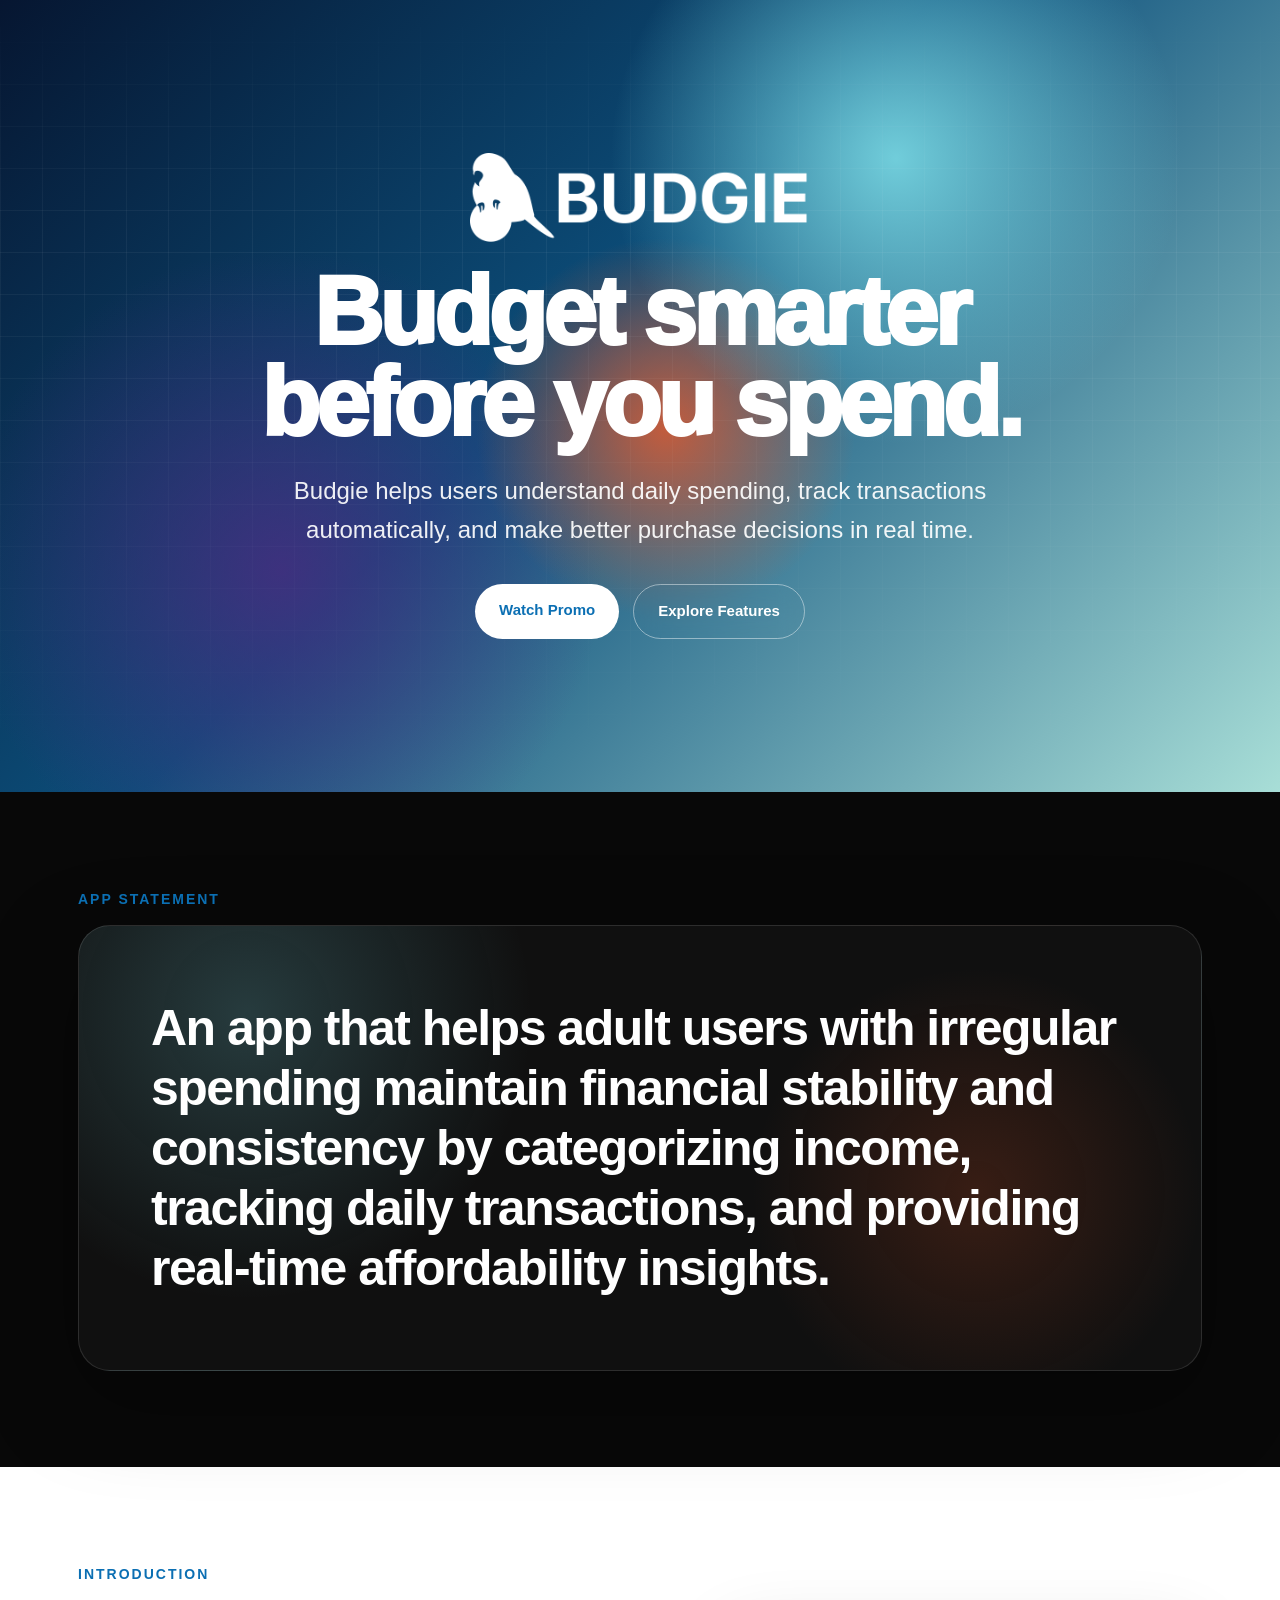
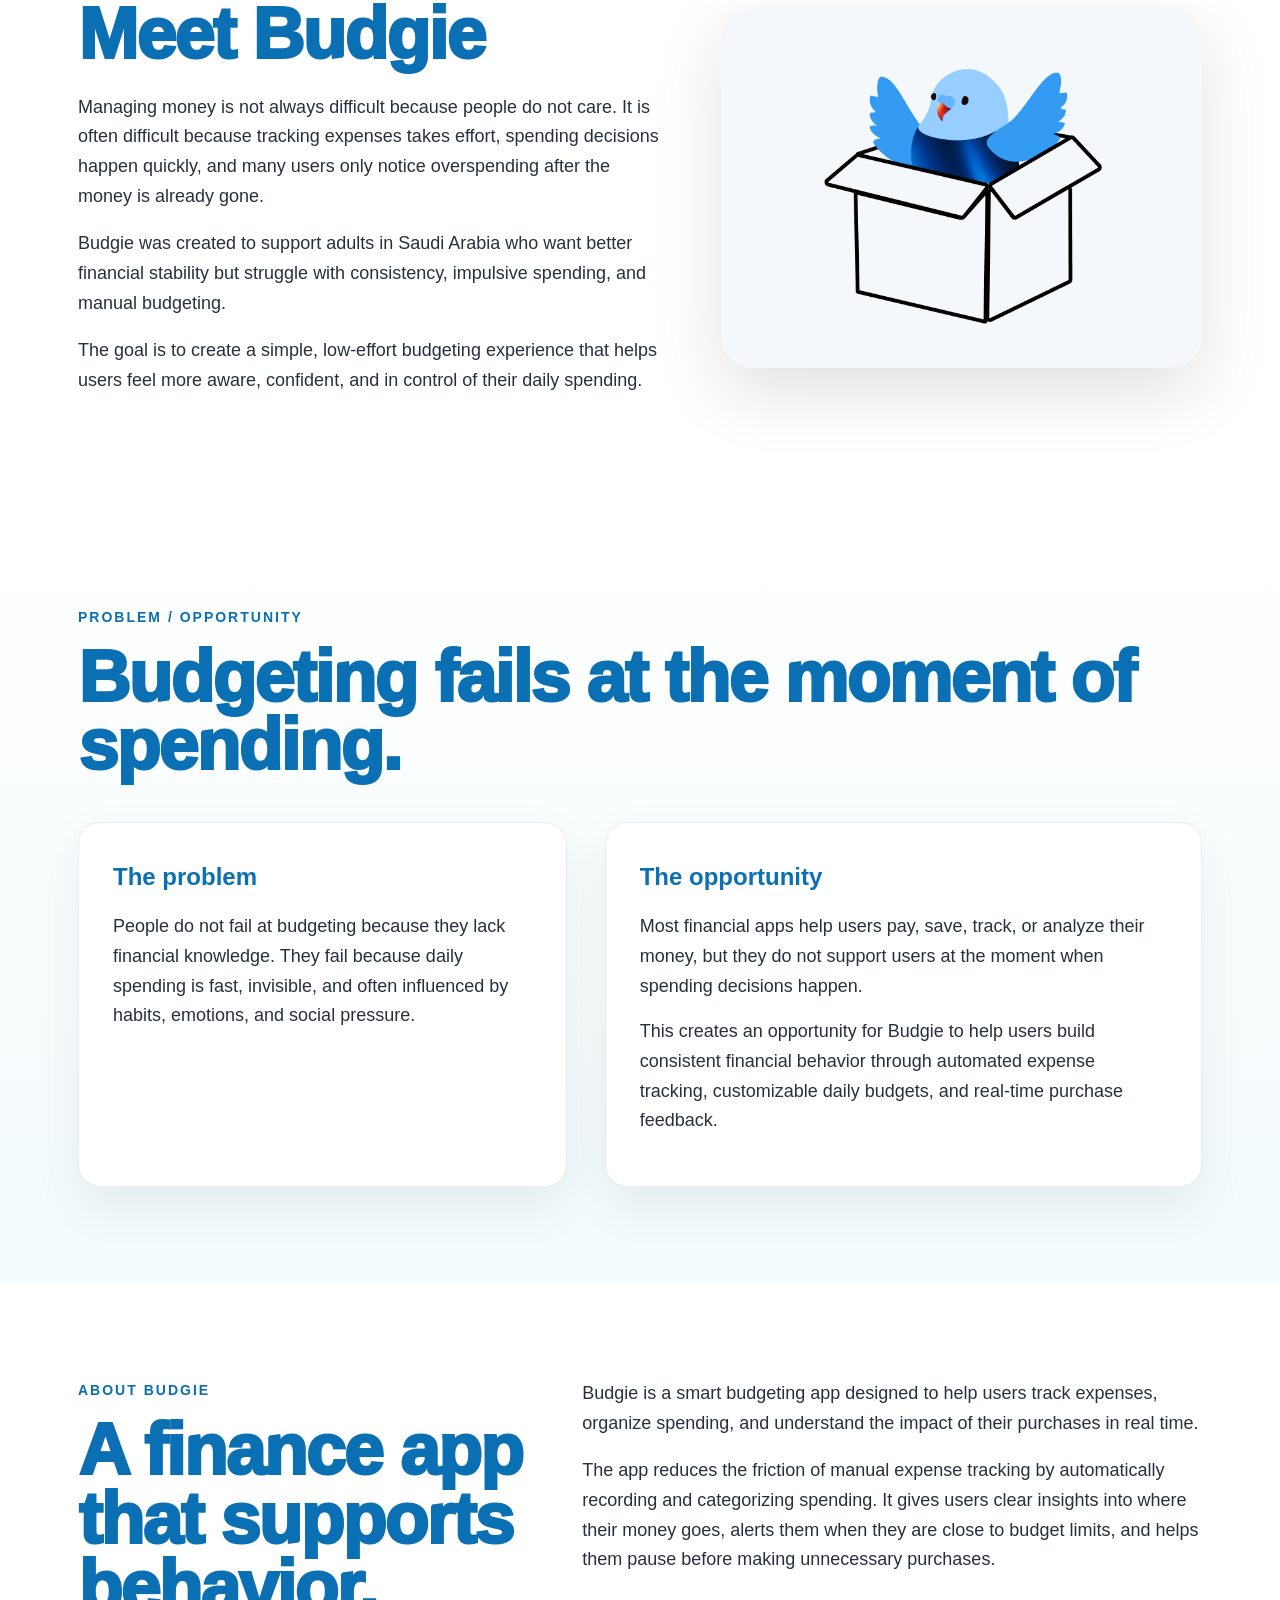
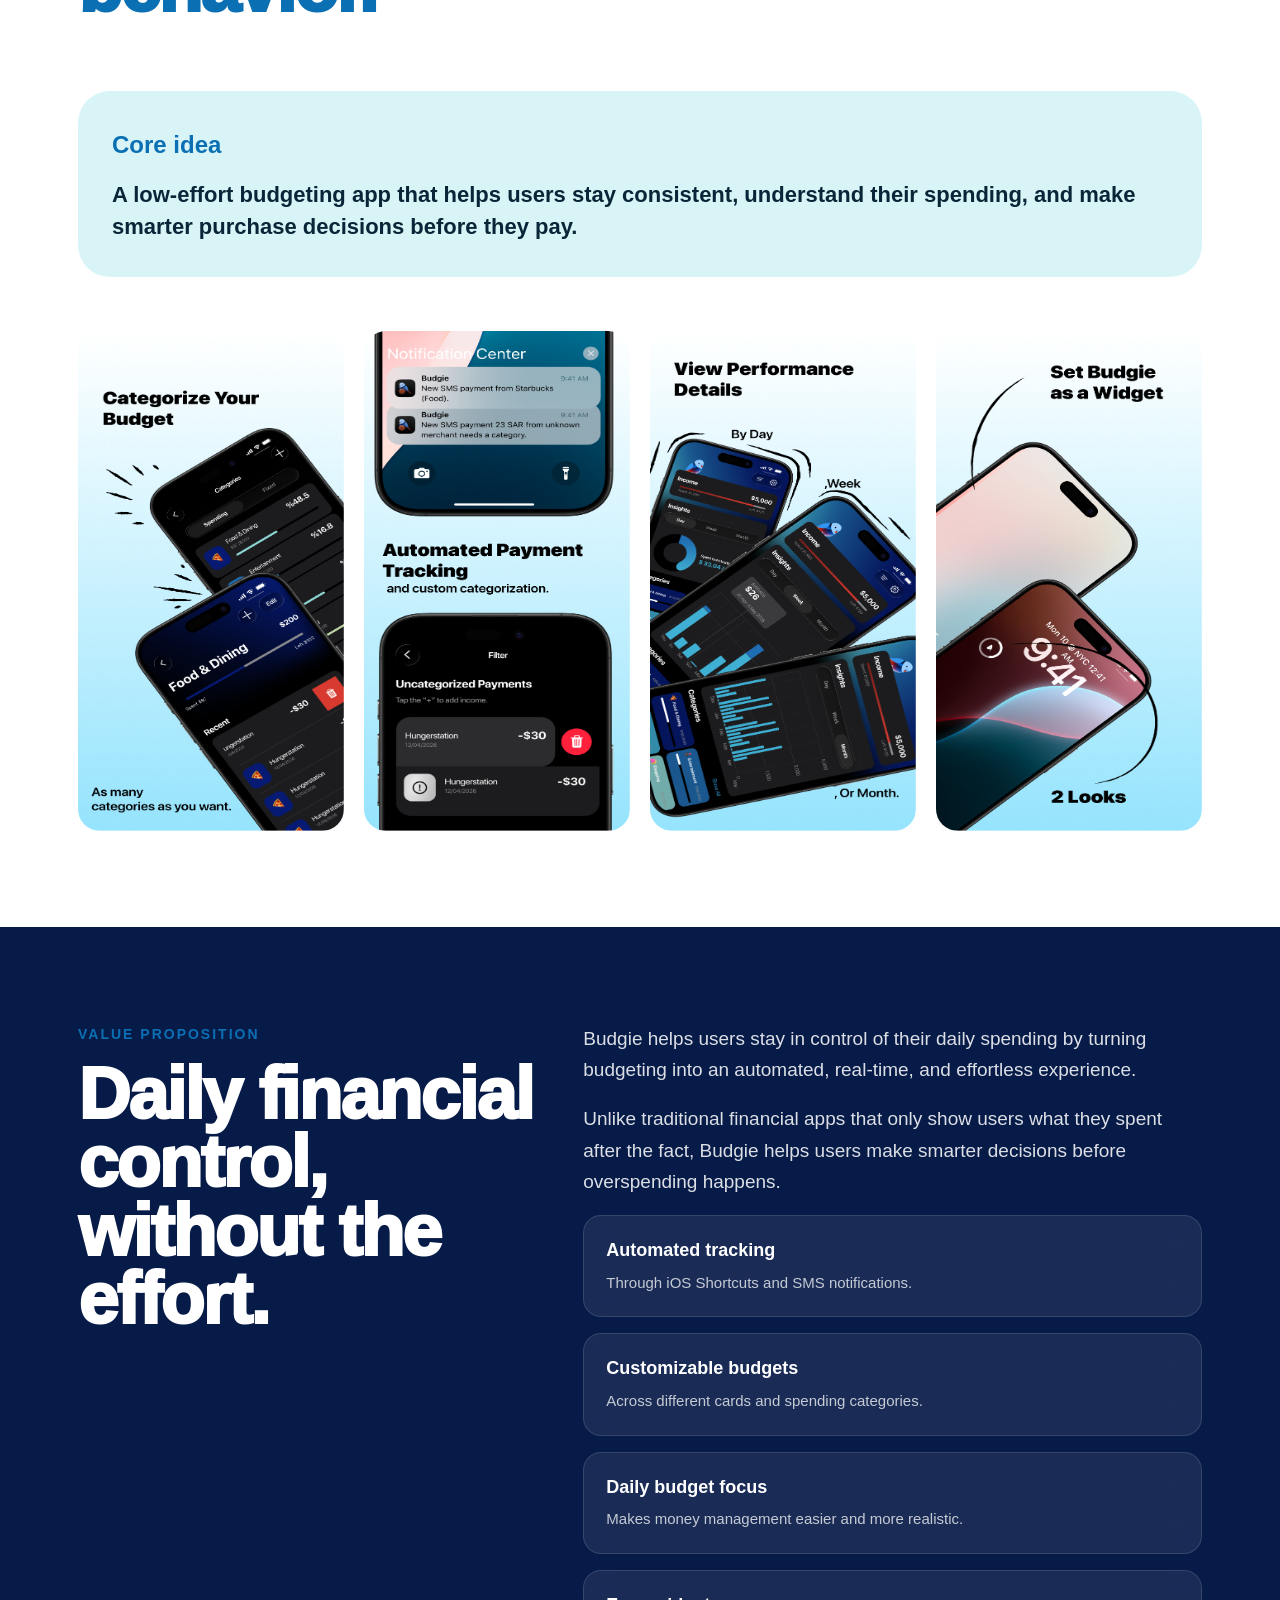
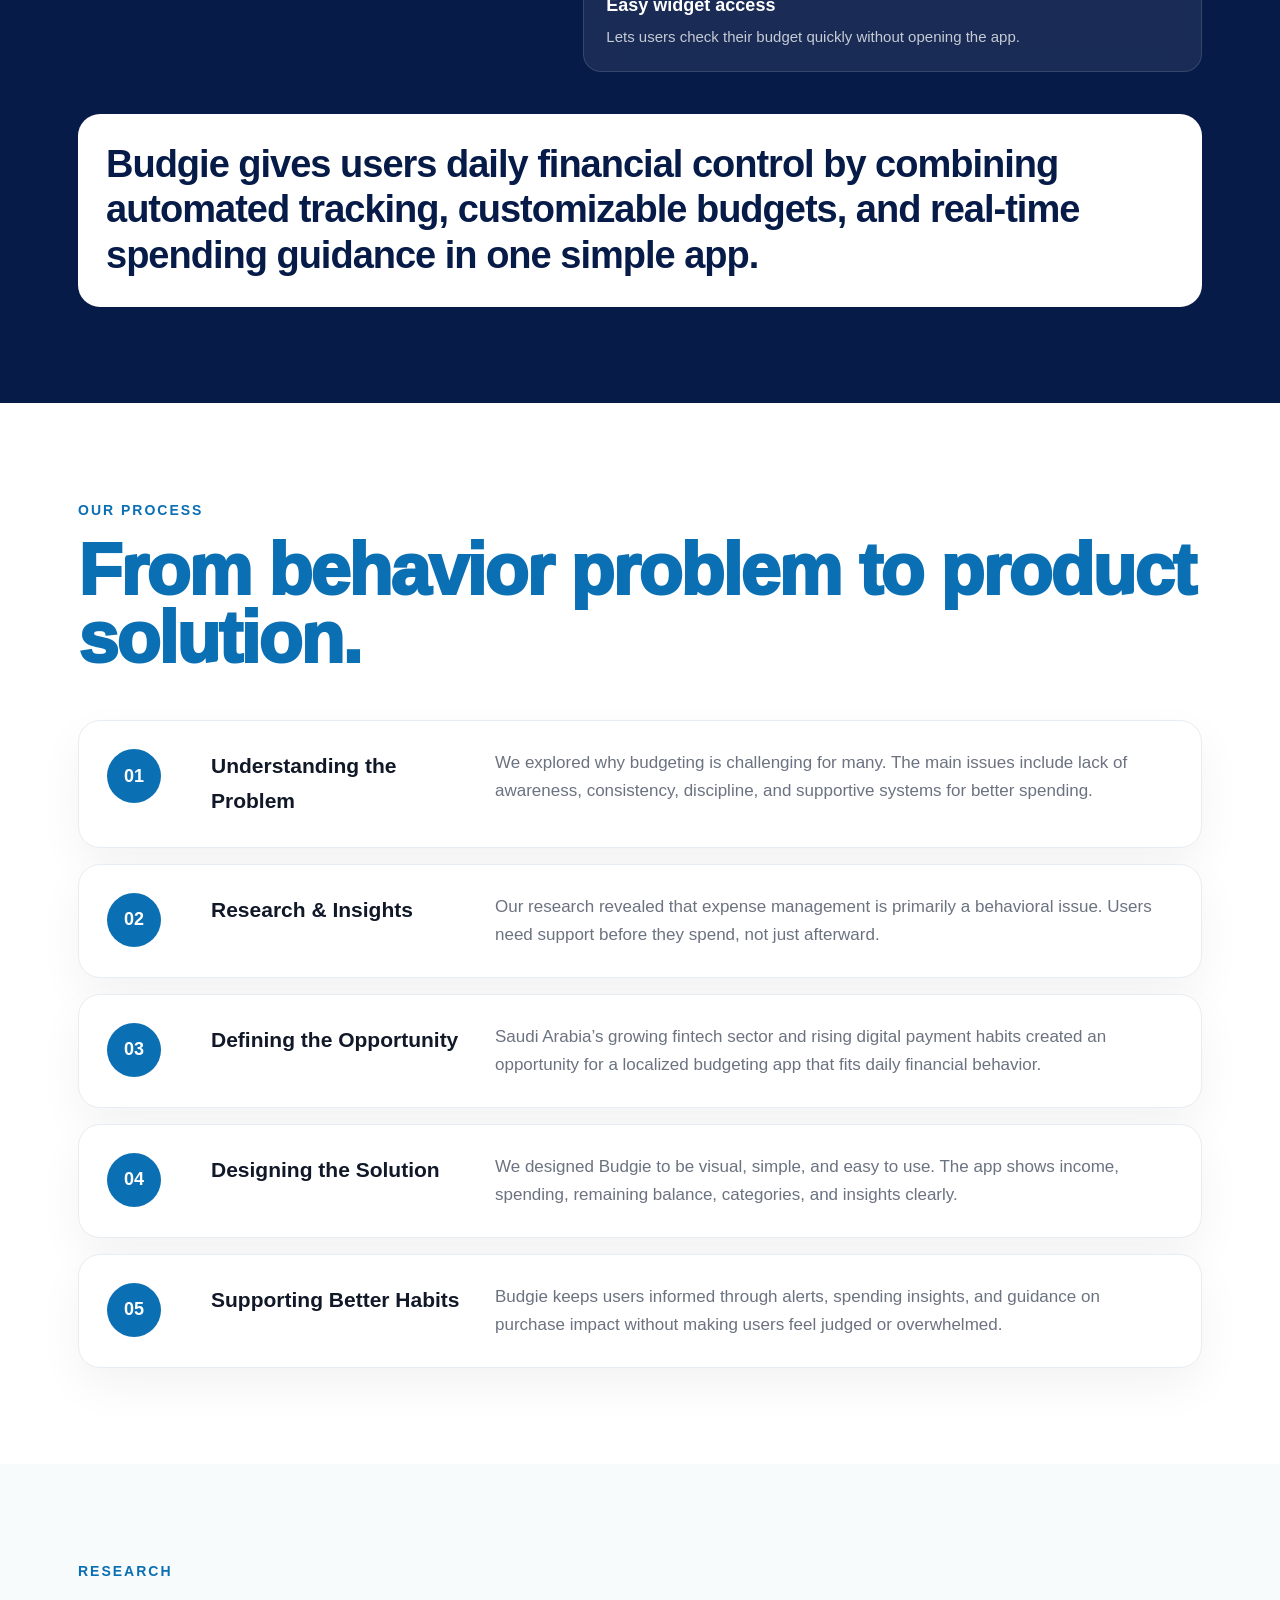
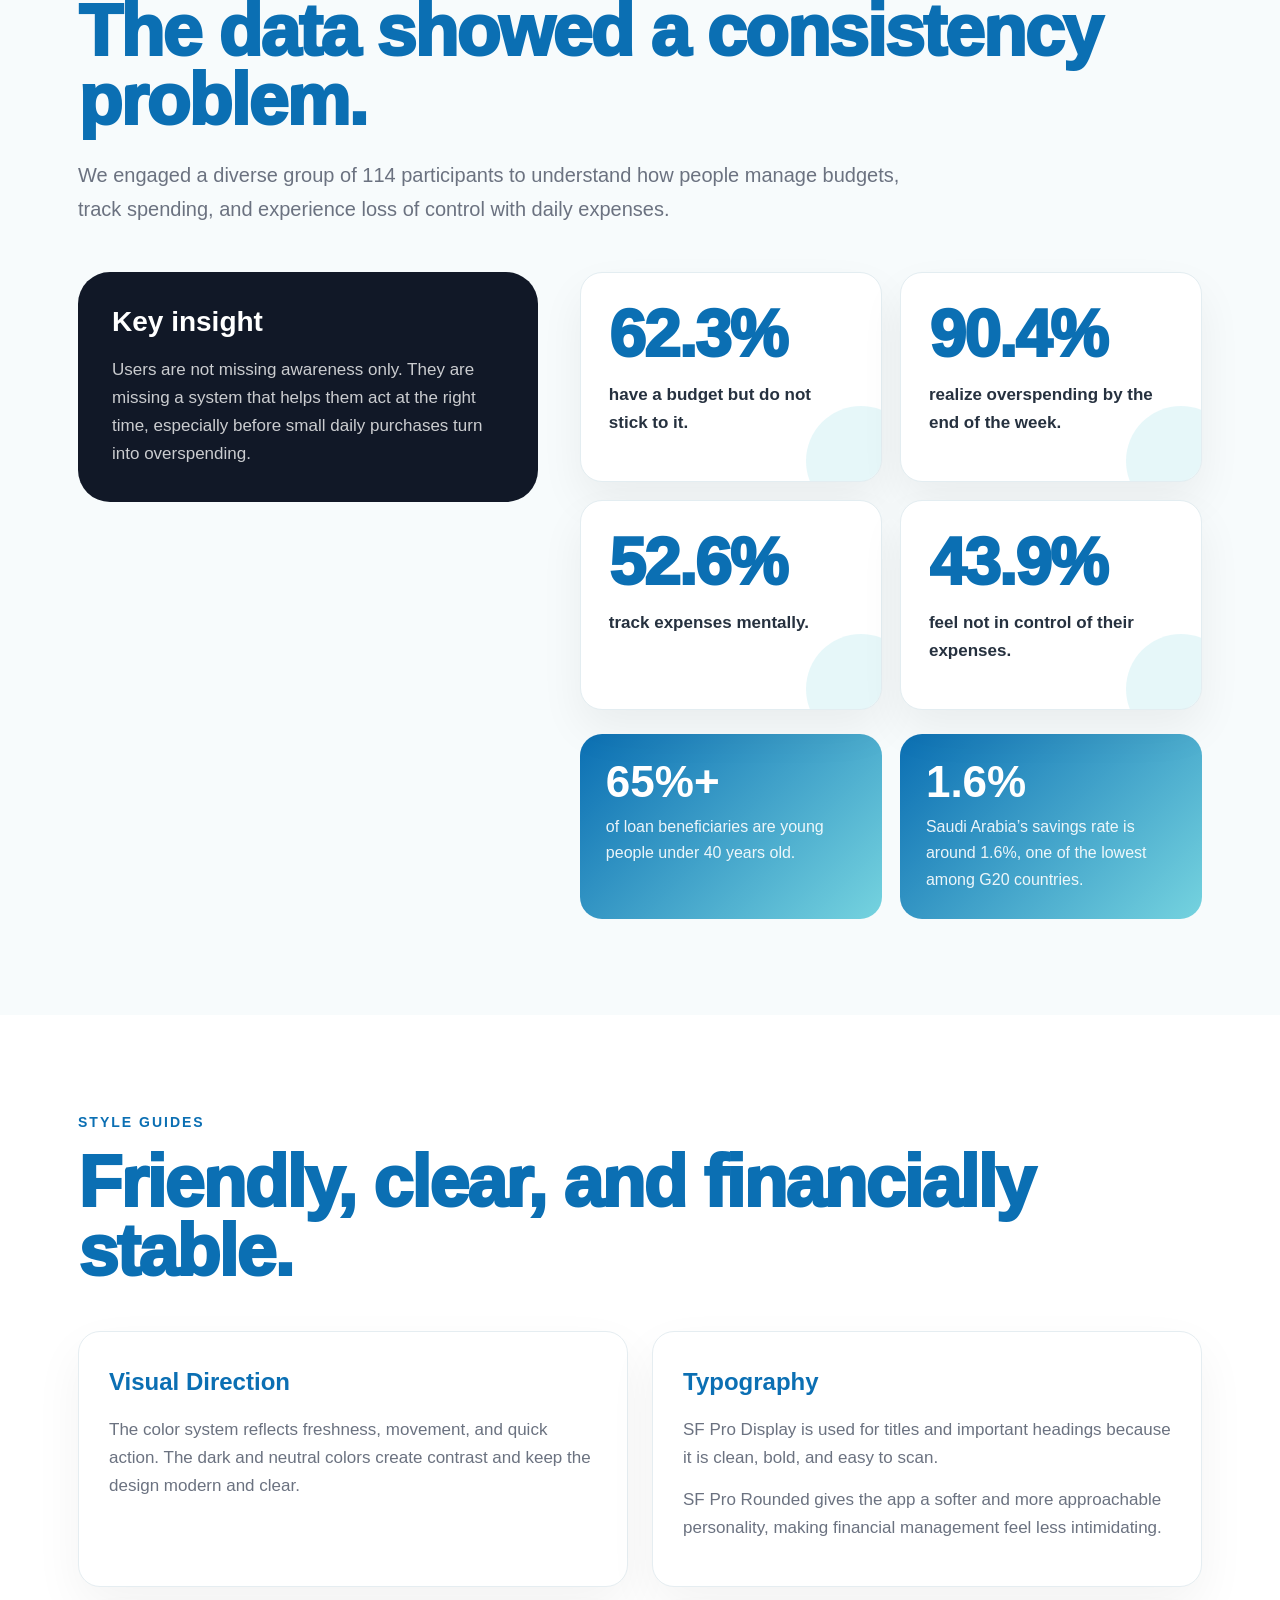
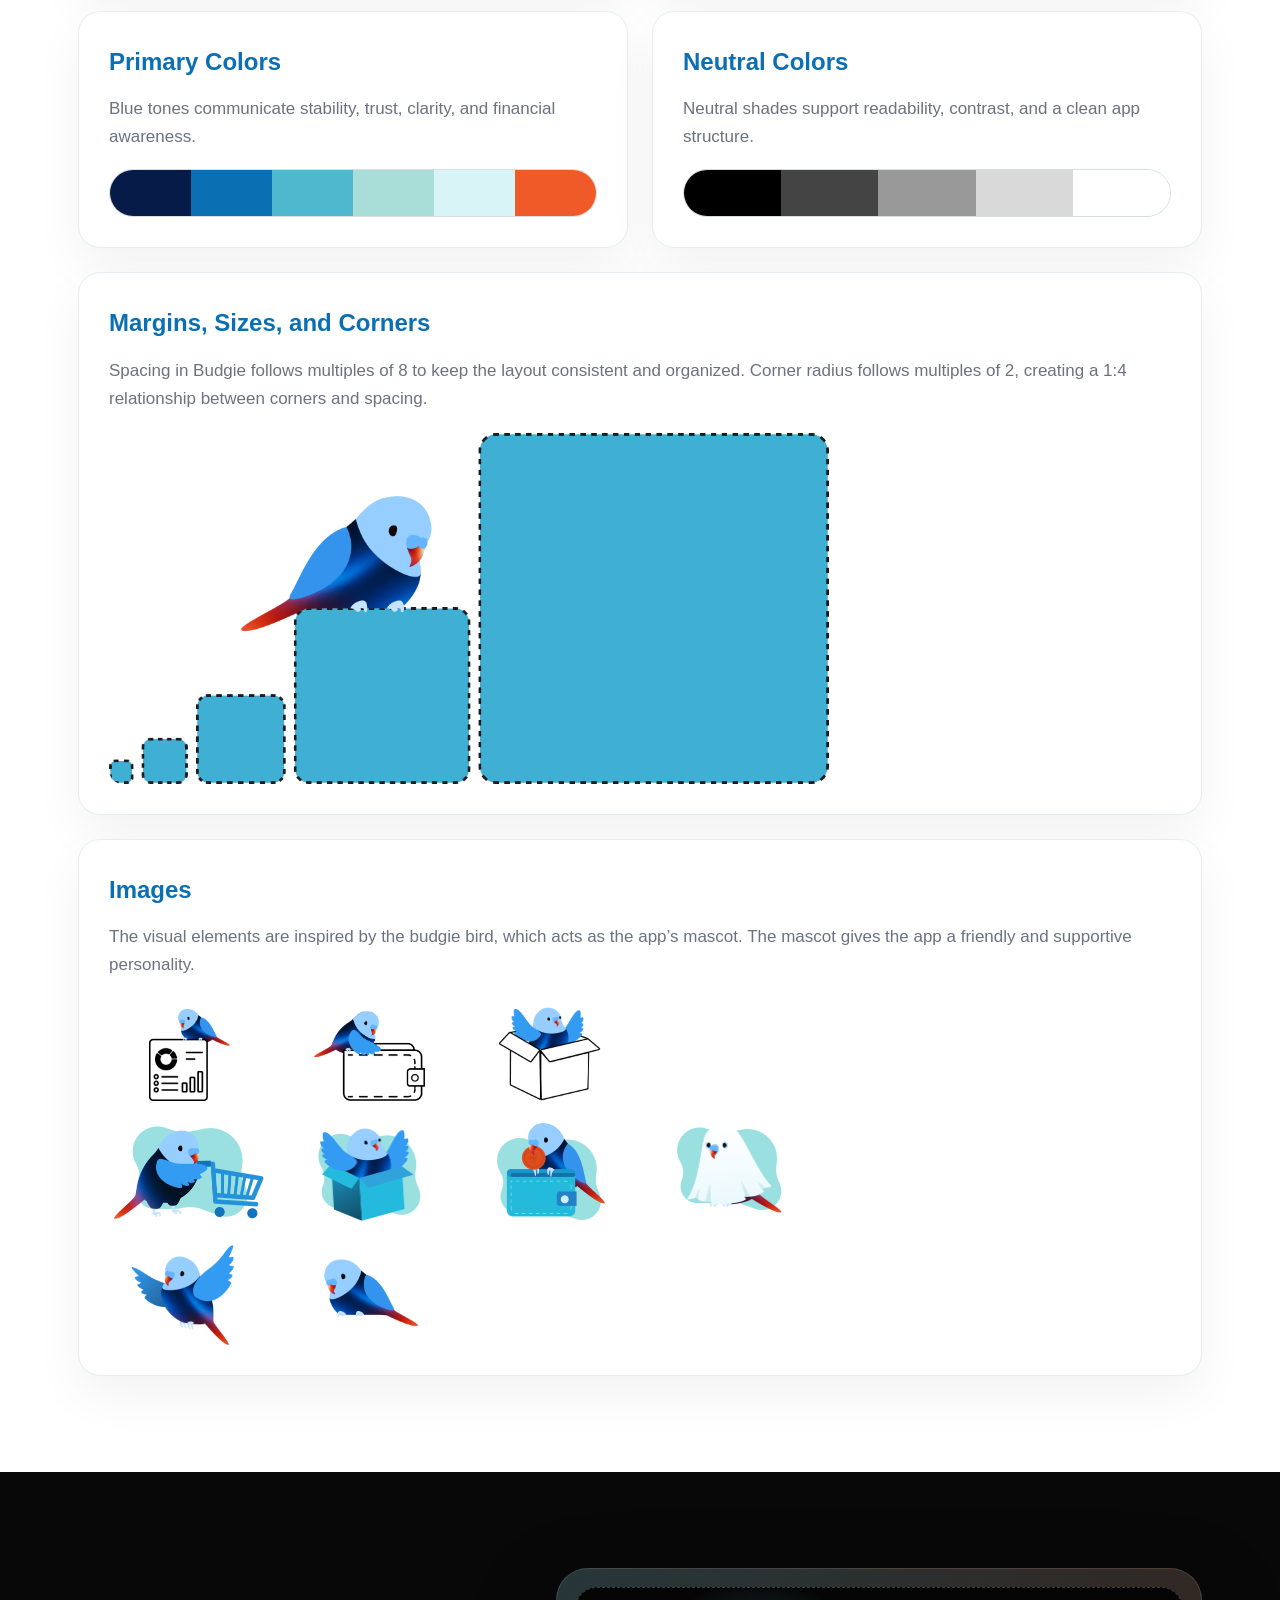
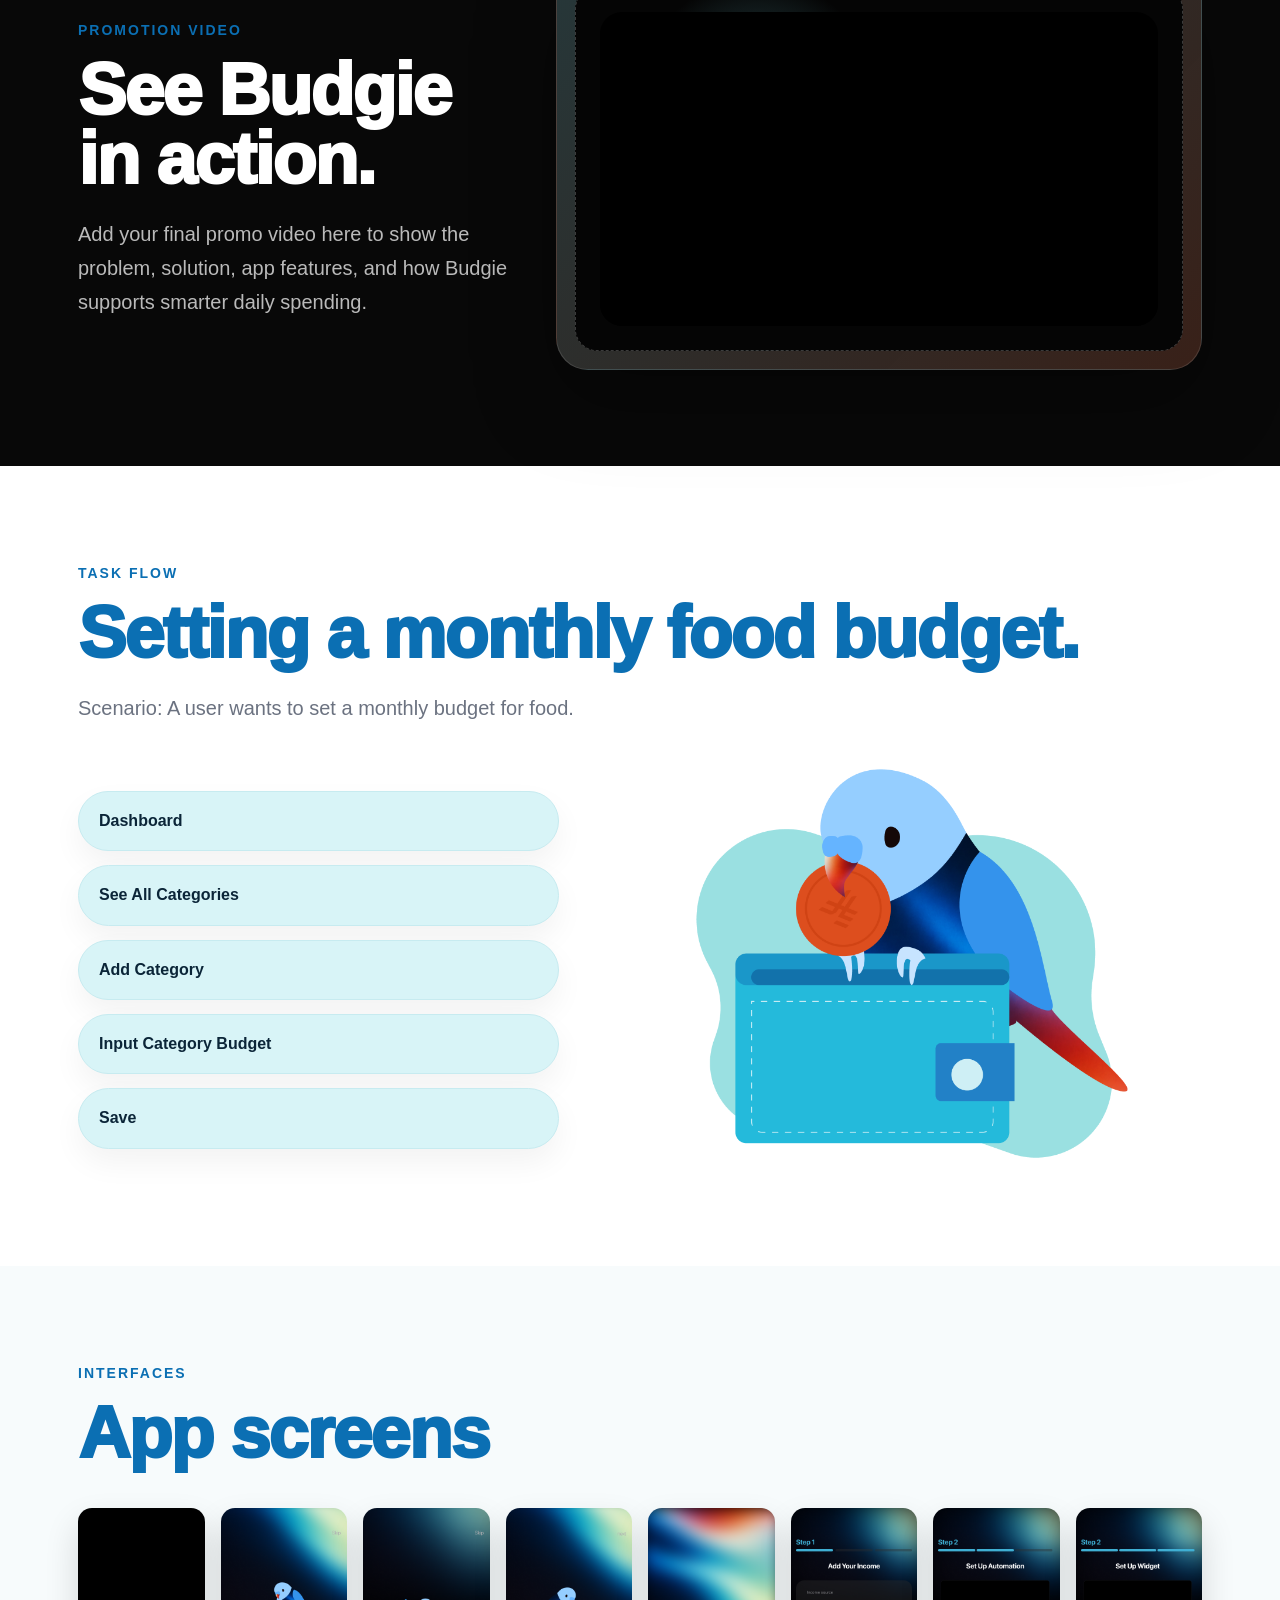
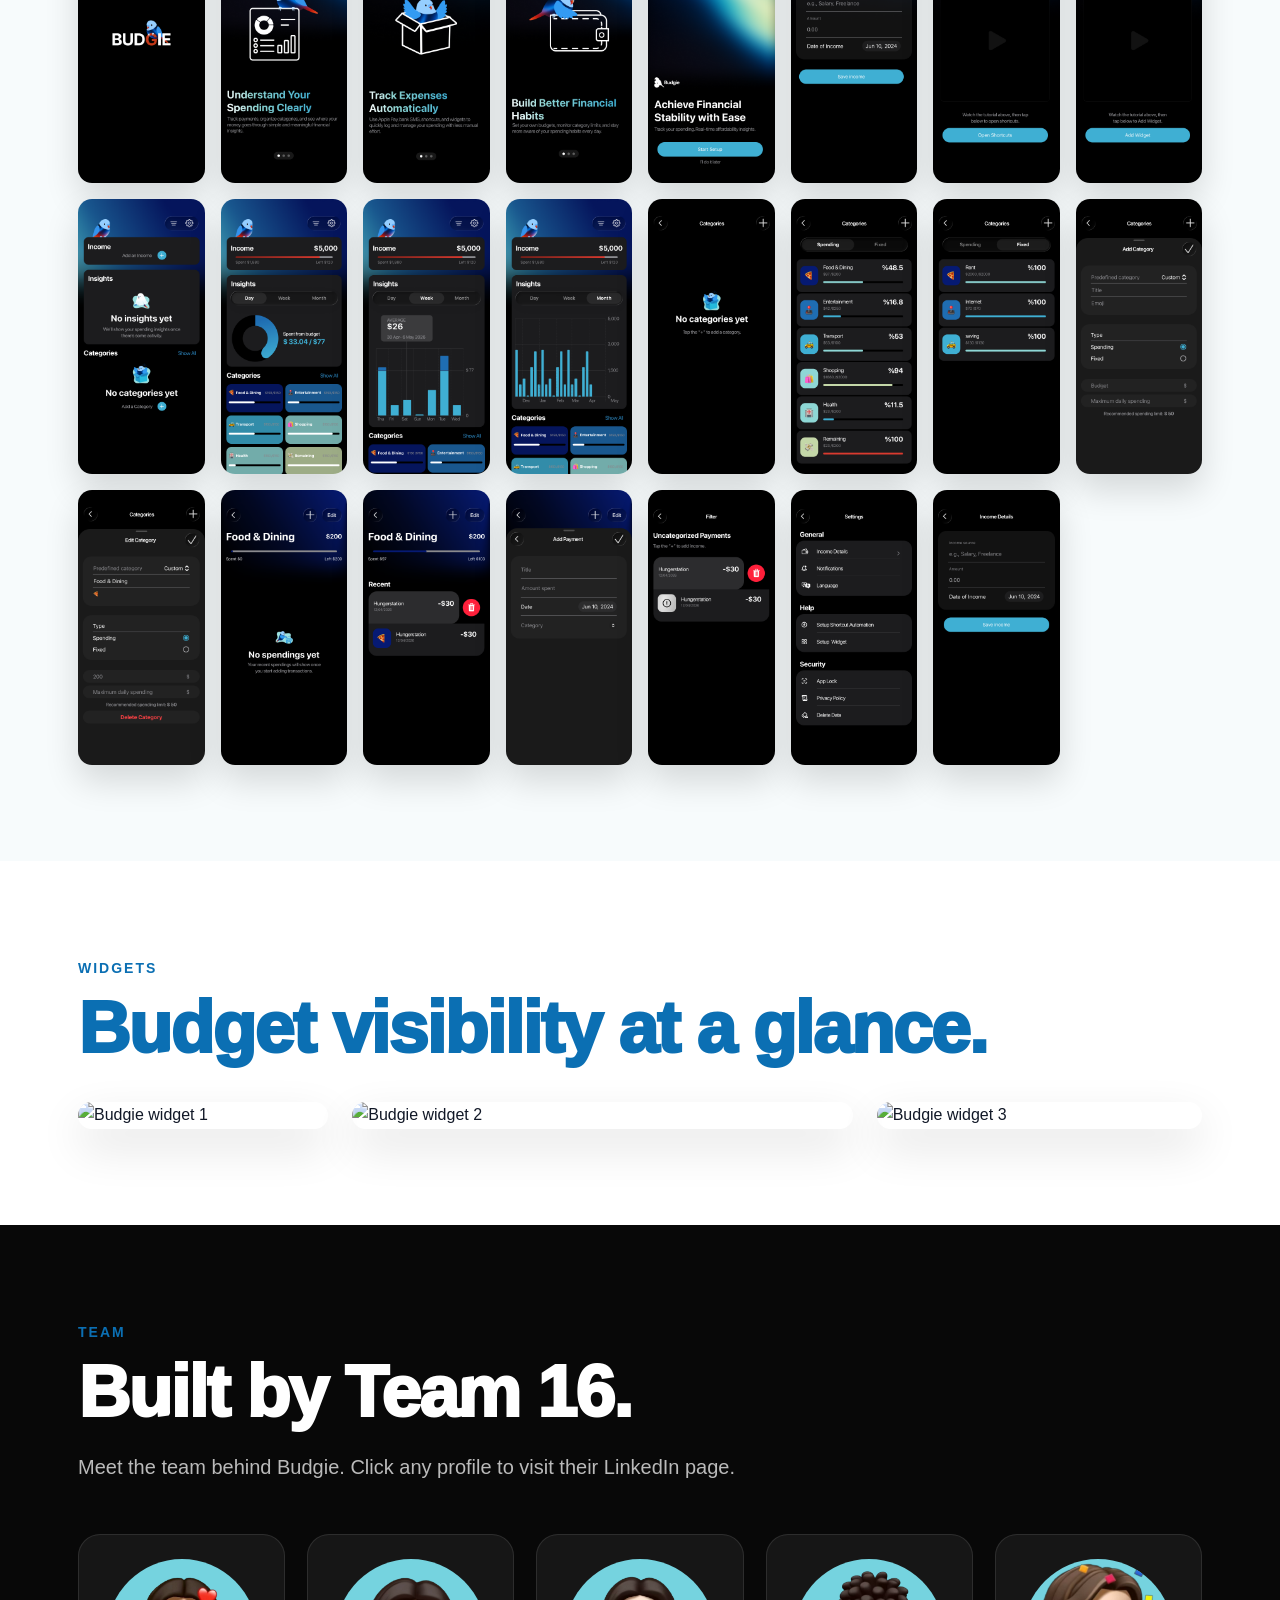
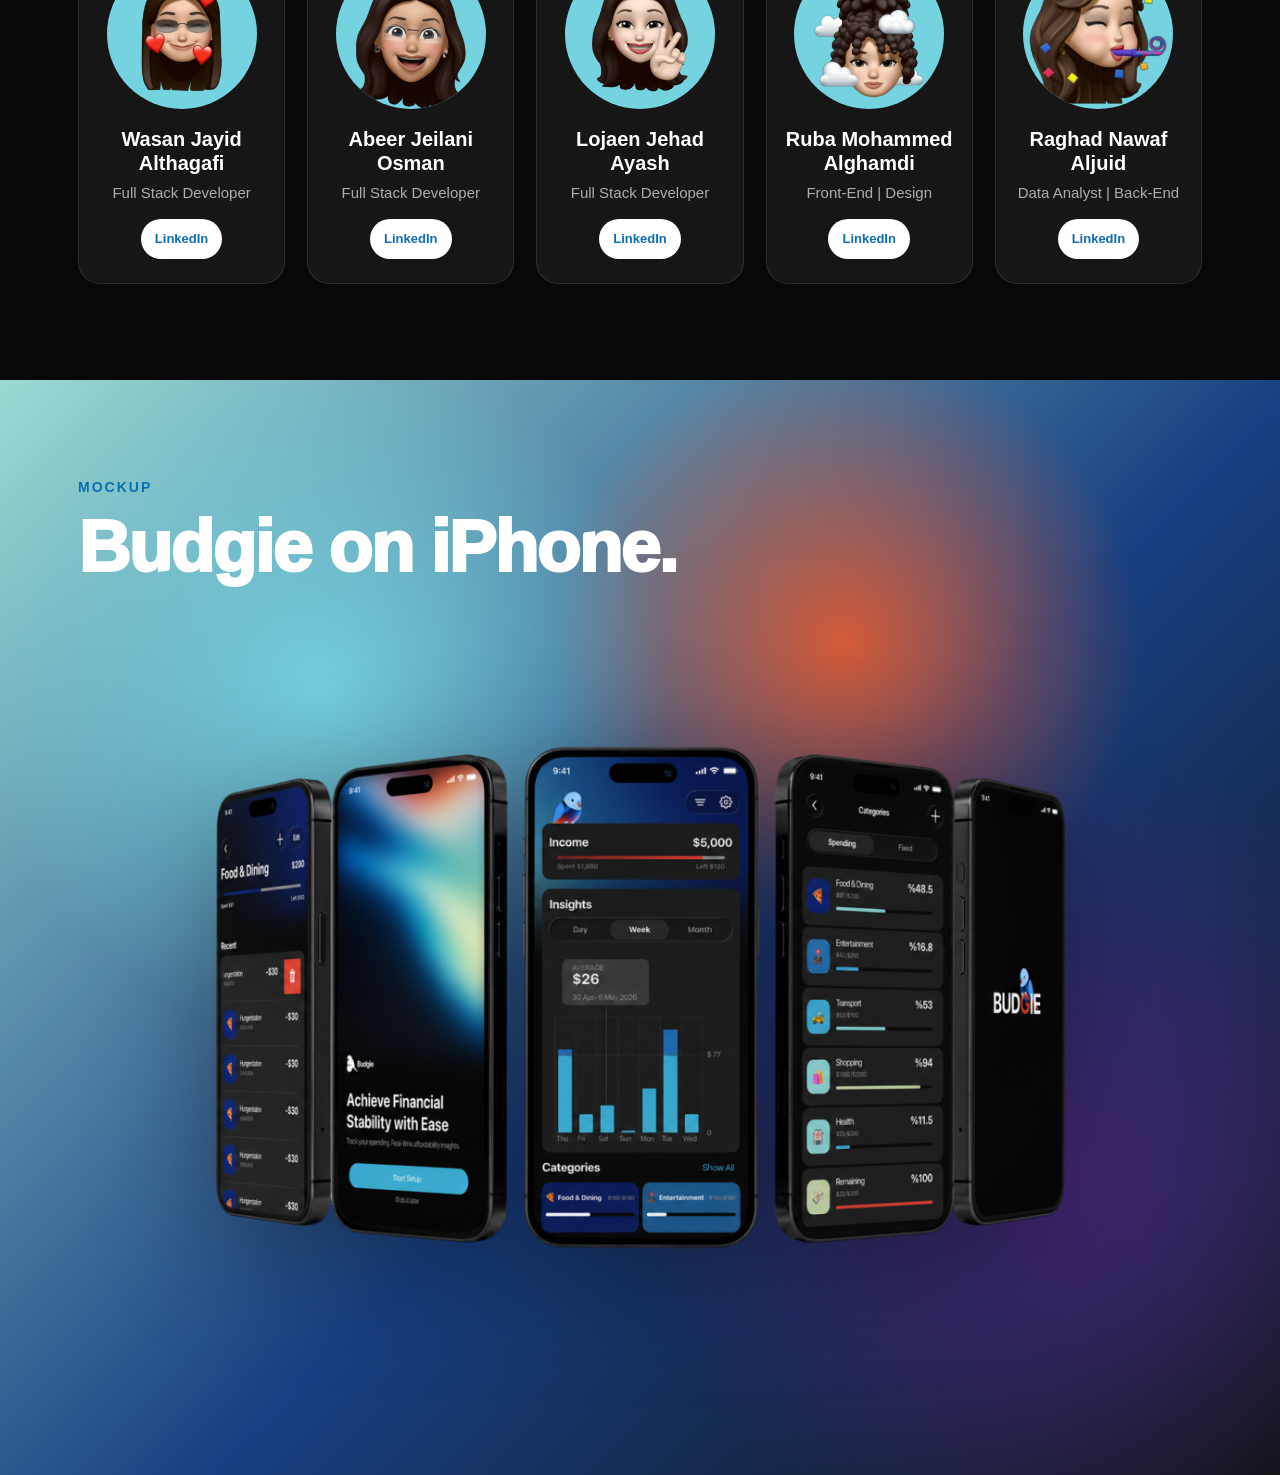
==== index.html @ ae0a14e2 "Initial Budgie website" ====
<!DOCTYPE html>
<html lang="en">
<head>
  <meta charset="UTF-8" />
  <meta name="viewport" content="width=device-width, initial-scale=1.0" />
  <title>Budgie</title>

  <style>
    :root {
      --blue: #0b6fb3;
      --deep-blue: #071b48;
      --cyan: #75d3df;
      --soft-cyan: #d8f4f7;
      --mint: #9adbd3;
      --orange: #f05a28;
      --black: #080808;
      --dark: #111827;
      --gray: #6b7280;
      --light-gray: #f5f8fa;
      --white: #ffffff;
      --radius-lg: 32px;
      --radius-md: 22px;
      --radius-sm: 14px;
      --shadow: 0 24px 70px rgba(0, 0, 0, 0.12);
    }

    * {
      margin: 0;
      padding: 0;
      box-sizing: border-box;
    }

    html {
      scroll-behavior: smooth;
    }

    body {
      font-family: -apple-system, BlinkMacSystemFont, "SF Pro Display", "Segoe UI", sans-serif;
      background: var(--white);
      color: var(--dark);
      line-height: 1.65;
    }

    img,
    video {
      width: 100%;
      display: block;
    }

    a {
      color: inherit;
      text-decoration: none;
    }

    .page {
      overflow: hidden;
    }

    .container {
      max-width: 1180px;
      margin: 0 auto;
      padding: 96px 28px;
    }

    .eyebrow {
      color: var(--blue);
      font-size: 14px;
      font-weight: 800;
      text-transform: uppercase;
      letter-spacing: 2px;
      margin-bottom: 14px;
    }

    .section-title {
      color: var(--blue);
      font-size: clamp(38px, 6vw, 72px);
      line-height: 0.95;
      font-weight: 950;
      letter-spacing: -2px;
      margin-bottom: 24px;
    }

    .section-title.dark {
      color: var(--dark);
    }

    .section-title.white {
      color: var(--white);
    }

    .section-lead {
      max-width: 860px;
      color: var(--gray);
      font-size: 20px;
      line-height: 1.7;
    }

    .text-block {
      max-width: 940px;
    }

    .text-block p {
      font-size: 18px;
      color: #26313f;
      margin-bottom: 18px;
    }

    .highlight {
      color: var(--blue);
      font-weight: 800;
    }

    /* HERO */

    .hero {
      min-height: 88vh;
      background:
        radial-gradient(circle at 70% 20%, rgba(117, 211, 223, 0.95), transparent 26%),
        radial-gradient(circle at 52% 54%, rgba(240, 90, 40, 0.78), transparent 24%),
        radial-gradient(circle at 22% 72%, rgba(80, 40, 130, 0.72), transparent 28%),
        linear-gradient(135deg, #061631 0%, #0c4e7a 45%, #a8ded7 100%);
      color: white;
      display: grid;
      place-items: center;
      text-align: center;
      padding: 80px 28px;
      position: relative;
      overflow: hidden;
    }

    .hero::after {
      content: "";
      position: absolute;
      inset: 0;
      background-image:
        linear-gradient(rgba(255,255,255,0.05) 1px, transparent 1px),
        linear-gradient(90deg, rgba(255,255,255,0.05) 1px, transparent 1px);
      background-size: 42px 42px;
      mask-image: linear-gradient(to bottom, transparent, black 30%, transparent);
      pointer-events: none;
    }

    .hero-content {
      position: relative;
      z-index: 2;
      max-width: 940px;
    }

    .hero-logo {
      width: 340px;
      max-width: 82%;
      margin: 0 auto 24px;
    }

    .hero h1 {
      font-size: clamp(44px, 8vw, 96px);
      line-height: 0.95;
      letter-spacing: -4px;
      margin-bottom: 22px;
      font-weight: 950;
    }

    .hero p {
      max-width: 780px;
      margin: 0 auto;
      font-size: clamp(18px, 2vw, 24px);
      opacity: 0.92;
    }

    .hero-actions {
      margin-top: 34px;
      display: flex;
      justify-content: center;
      gap: 14px;
      flex-wrap: wrap;
    }

    .btn {
      border-radius: 999px;
      padding: 14px 24px;
      font-weight: 800;
      font-size: 15px;
      transition: 0.25s ease;
    }

    .btn.primary {
      background: var(--white);
      color: var(--blue);
    }

    .btn.secondary {
      border: 1px solid rgba(255,255,255,0.45);
      color: var(--white);
      backdrop-filter: blur(12px);
    }

    .btn:hover {
      transform: translateY(-3px);
    }

    /* APP STATEMENT */

    .statement-section {
      background: var(--black);
      color: white;
    }

    .statement-card {
      background:
        radial-gradient(circle at 15% 20%, rgba(117, 211, 223, 0.22), transparent 28%),
        radial-gradient(circle at 80% 60%, rgba(240, 90, 40, 0.18), transparent 24%),
        #101010;
      border: 1px solid rgba(255,255,255,0.12);
      border-radius: var(--radius-lg);
      padding: clamp(32px, 6vw, 72px);
      box-shadow: 0 30px 90px rgba(0,0,0,0.35);
    }

    .statement-card p {
      font-size: clamp(28px, 4vw, 50px);
      line-height: 1.2;
      letter-spacing: -1.5px;
      font-weight: 850;
      max-width: 1000px;
    }

    /* INTRO */

    .intro-grid {
      display: grid;
      grid-template-columns: 1.1fr 0.9fr;
      gap: 56px;
      align-items: center;
    }

    .intro-visual {
      background: var(--light-gray);
      border-radius: var(--radius-lg);
      padding: 36px;
      min-height: 360px;
      display: grid;
      place-items: center;
      box-shadow: var(--shadow);
    }

    .intro-visual img {
      max-width: 280px;
      object-fit: contain;
    }

    /* PROBLEM */

    .problem-section {
      background: linear-gradient(180deg, #ffffff 0%, #f3fbfc 100%);
    }

    .problem-grid {
      display: grid;
      grid-template-columns: 0.9fr 1.1fr;
      gap: 38px;
      margin-top: 42px;
    }

    .problem-card {
      background: white;
      border: 1px solid #e5eef2;
      border-radius: var(--radius-md);
      padding: 34px;
      box-shadow: 0 20px 50px rgba(8, 17, 24, 0.07);
    }

    .problem-card h3 {
      color: var(--blue);
      font-size: 24px;
      margin-bottom: 16px;
    }

    .problem-card p {
      color: #26313f;
      font-size: 18px;
      margin-bottom: 16px;
    }

    /* ABOUT + FEATURES */

    .about-header {
      display: grid;
      grid-template-columns: 0.85fr 1.15fr;
      gap: 46px;
      align-items: start;
    }

    .core-card {
      background: var(--soft-cyan);
      border-radius: var(--radius-lg);
      padding: 34px;
      position: sticky;
      top: 24px;
    }

    .core-card h3 {
      font-size: 24px;
      color: var(--blue);
      margin-bottom: 14px;
    }

    .core-card p {
      font-size: 22px;
      line-height: 1.45;
      font-weight: 750;
      color: #0b2538;
    }

    .features-grid {
      display: grid;
      grid-template-columns: repeat(4, 1fr);
      gap: 20px;
      margin-top: 54px;
    }

    .feature-card {
      min-height: 410px;
      border-radius: var(--radius-md);
      overflow: hidden;
      display: flex;
      flex-direction: column;
      transition: 0.25s ease;
    }

    .feature-card:hover {
      transform: translateY(-8px);
      box-shadow: var(--shadow);
    }

    .feature-card h3 {
      font-size: 20px;
      line-height: 1.15;
      margin-bottom: 16px;
      color: var(--dark);
      font-weight: 900;
    }

    .feature-card img {
      height: 500px;
    }

    .feature-card p {
      color: var(--blue);
      font-size: 15px;
      font-weight: 800;
      margin-top: auto;
    }

    /* VALUE PROPOSITION */

    .value-section {
      background: var(--deep-blue);
      color: white;
    }

    .value-grid {
      display: grid;
      grid-template-columns: 0.85fr 1.15fr;
      gap: 48px;
      align-items: start;
    }

    .value-copy p {
      font-size: 19px;
      color: rgba(255,255,255,0.86);
      margin-bottom: 18px;
    }

    .value-list {
      display: grid;
      gap: 16px;
    }

    .value-item {
      background: rgba(255,255,255,0.08);
      border: 1px solid rgba(255,255,255,0.12);
      border-radius: 18px;
      padding: 20px 22px;
      backdrop-filter: blur(14px);
    }

    .value-item strong {
      display: block;
      color: white;
      font-size: 18px;
      margin-bottom: 4px;
    }

    .value-item span {
      color: rgba(255,255,255,0.75);
      font-size: 15px;
    }

    .one-line {
      margin-top: 42px;
      background: white;
      color: var(--deep-blue);
      border-radius: var(--radius-md);
      padding: 28px;
      font-size: clamp(24px, 3vw, 38px);
      line-height: 1.2;
      font-weight: 900;
      letter-spacing: -1px;
    }

    /* PROCESS */

    .process-list {
      margin-top: 48px;
      display: grid;
      gap: 16px;
    }

    .process-item {
      display: grid;
      grid-template-columns: 80px 260px 1fr;
      gap: 24px;
      align-items: start;
      padding: 28px;
      background: white;
      border: 1px solid #e7edf2;
      border-radius: var(--radius-md);
      box-shadow: 0 18px 45px rgba(8, 17, 24, 0.05);
    }

    .process-number {
      width: 54px;
      height: 54px;
      border-radius: 50%;
      background: var(--blue);
      color: white;
      display: grid;
      place-items: center;
      font-weight: 900;
      font-size: 18px;
    }

    .process-item h3 {
      color: var(--dark);
      font-size: 21px;
      font-weight: 900;
    }

    .process-item p {
      color: var(--gray);
      font-size: 17px;
    }

    /* RESEARCH REDESIGN */

    .research-section {
      background: #f7fbfc;
    }

    .research-layout {
      display: grid;
      grid-template-columns: 0.85fr 1.15fr;
      gap: 42px;
      align-items: start;
      margin-top: 46px;
    }

    .research-summary {
      background: var(--dark);
      color: white;
      border-radius: var(--radius-lg);
      padding: 34px;
      position: sticky;
      top: 24px;
    }

    .research-summary h3 {
      font-size: 28px;
      line-height: 1.15;
      margin-bottom: 18px;
    }

    .research-summary p {
      color: rgba(255,255,255,0.78);
      font-size: 17px;
    }

    .research-stats {
      display: grid;
      grid-template-columns: repeat(2, 1fr);
      gap: 18px;
    }

    .stat-card {
      background: white;
      border-radius: var(--radius-md);
      padding: 28px;
      border: 1px solid #e3edf1;
      min-height: 210px;
      box-shadow: 0 20px 45px rgba(8, 17, 24, 0.06);
      position: relative;
      overflow: hidden;
    }

    .stat-card::after {
      content: "";
      position: absolute;
      width: 110px;
      height: 110px;
      border-radius: 50%;
      background: rgba(117, 211, 223, 0.18);
      right: -35px;
      bottom: -35px;
    }

    .stat-card strong {
      color: var(--blue);
      font-size: clamp(42px, 6vw, 66px);
      line-height: 1;
      font-weight: 950;
      display: block;
      margin-bottom: 14px;
      letter-spacing: -2px;
    }

    .stat-card span {
      color: #26313f;
      font-size: 17px;
      font-weight: 700;
    }

    .research-footer {
      margin-top: 24px;
      display: grid;
      grid-template-columns: repeat(2, 1fr);
      gap: 18px;
    }

    .mini-insight {
      background: linear-gradient(135deg, var(--blue), var(--cyan));
      color: white;
      border-radius: var(--radius-md);
      padding: 26px;
    }

    .mini-insight strong {
      font-size: 44px;
      line-height: 1;
      display: block;
      margin-bottom: 10px;
    }

    .mini-insight p {
      font-size: 16px;
      opacity: 0.9;
    }

    /* STYLE GUIDE */

    .style-grid {
      display: grid;
      grid-template-columns: 1fr 1fr;
      gap: 24px;
      margin-top: 46px;
    }

    .guide-card {
      background: white;
      border: 1px solid #e5edf1;
      border-radius: var(--radius-md);
      padding: 30px;
      box-shadow: 0 20px 50px rgba(8, 17, 24, 0.05);
    }

    .guide-card h3 {
      color: var(--blue);
      font-size: 24px;
      margin-bottom: 14px;
    }

    .guide-card p {
      color: var(--gray);
      font-size: 17px;
      margin-bottom: 14px;
    }

    .palette {
      display: flex;
      height: 48px;
      border-radius: 999px;
      overflow: hidden;
      border: 1px solid #d5dee5;
      margin-top: 18px;
    }

    .swatch {
      flex: 1;
    }

    .c1 { background: #071b48; }
    .c2 { background: #0b6fb3; }
    .c3 { background: #50b8ce; }
    .c4 { background: #a8ded7; }
    .c5 { background: #d8f4f7; }
    .c6 { background: #f05a28; }

    .n1 { background: #000000; }
    .n2 { background: #444444; }
    .n3 { background: #999999; }
    .n4 { background: #d9d9d9; }
    .n5 { background: #ffffff; }

    .wide-card {
      grid-column: 1 / -1;
    }

    .guide-image {
      max-width: 720px;
      margin-top: 20px;
      border-radius: var(--radius-sm);
    }

    .bird-images {
      display: grid;
      grid-template-columns: repeat(6, 1fr);
      gap: 20px;
      align-items: center;
      margin-top: 22px;
    }

    .bird-images img {
      object-fit: contain;
      max-height: 100px;
    }

    /* VIDEO SECTION */

    .video-section {
      background: var(--black);
      color: white;
    }

    .video-grid {
      display: grid;
      grid-template-columns: 0.8fr 1.2fr;
      gap: 48px;
      align-items: center;
    }

    .video-frame {
      background:
        linear-gradient(135deg, rgba(117,211,223,0.18), rgba(240,90,40,0.16)),
        #151515;
      border: 1px solid rgba(255,255,255,0.12);
      border-radius: var(--radius-lg);
      padding: 18px;
      box-shadow: 0 30px 80px rgba(0,0,0,0.35);
    }

    .video-frame video {
      border-radius: 22px;
      aspect-ratio: 16 / 9;
      object-fit: cover;
      background: #000;
    }

    .video-placeholder {
      aspect-ratio: 16 / 9;
      border-radius: 22px;
      background:
        radial-gradient(circle at 30% 30%, rgba(117,211,223,0.35), transparent 24%),
        radial-gradient(circle at 70% 60%, rgba(240,90,40,0.32), transparent 22%),
        #050505;
      display: grid;
      place-items: center;
      text-align: center;
      padding: 24px;
      color: rgba(255,255,255,0.7);
      font-weight: 800;
      border: 1px dashed rgba(255,255,255,0.22);
    }

    /* TASK FLOW */

    .task-layout {
      display: grid;
      grid-template-columns: 0.9fr 1.1fr;
      gap: 56px;
      align-items: center;
      margin-top: 44px;
    }

    .flow-list {
      display: grid;
      gap: 14px;
      position: relative;
    }

    .flow-item {
      background: var(--soft-cyan);
      border: 1px solid #c7ebf0;
      padding: 16px 20px;
      font-weight: 850;
      border-radius: 999px;
      color: #0b2538;
      box-shadow: 0 14px 30px rgba(8,17,24,0.05);
    }

    .task-image {
      max-width: 440px;
      margin: 0 auto;
      object-fit: contain;
    }

    /* INTERFACES */

    .interfaces-section {
      background: #f7fbfc;
    }

    .interfaces-grid {
      display: grid;
      grid-template-columns: repeat(8, 1fr);
      gap: 16px;
      margin-top: 40px;
      align-items: start;
    }

    .interfaces-grid img {
      border-radius: 14px;
      box-shadow: 0 16px 34px rgba(0,0,0,0.14);
      object-fit: cover;
      transition: 0.25s ease;
    }

    .interfaces-grid img:hover {
      transform: translateY(-8px) scale(1.02);
      box-shadow: 0 22px 50px rgba(0,0,0,0.2);
    }

    /* WIDGETS */

    .widgets-row {
      display: grid;
      grid-template-columns: 1fr 2fr 1.3fr;
      gap: 24px;
      align-items: center;
      margin-top: 40px;
    }

    .widgets-row img {
      border-radius: 24px;
      box-shadow: 0 18px 45px rgba(0,0,0,0.12);
    }

    /* TEAM */

    .team-section {
      background: var(--black);
      color: white;
    }

    .team-grid {
      display: grid;
      grid-template-columns: repeat(5, 1fr);
      gap: 22px;
      margin-top: 50px;
    }

    .team-card {
      background: rgba(255,255,255,0.06);
      border: 1px solid rgba(255,255,255,0.1);
      border-radius: var(--radius-md);
      padding: 24px 18px;
      text-align: center;
      transition: 0.25s ease;
    }

    .team-card:hover {
      transform: translateY(-8px);
      background: rgba(117,211,223,0.12);
      border-color: rgba(117,211,223,0.45);
    }

    .team-card img {
      width: 150px;
      height: 150px;
      object-fit: cover;
      border-radius: 50%;
      margin: 0 auto 18px;
      background: var(--cyan);
    }

    .team-card h3 {
      font-size: 20px;
      line-height: 1.2;
      margin-bottom: 8px;
    }

    .team-card p {
      color: rgba(255,255,255,0.65);
      font-size: 15px;
      line-height: 1.35;
      margin-bottom: 16px;
    }

    .linkedin-link {
      display: inline-flex;
      align-items: center;
      justify-content: center;
      padding: 9px 14px;
      border-radius: 999px;
      background: white;
      color: var(--blue);
      font-weight: 850;
      font-size: 13px;
    }

    /* MOCKUP */

    .mockup-section {
      background:
        radial-gradient(circle at 25% 28%, rgba(117, 211, 223, 0.9), transparent 28%),
        radial-gradient(circle at 66% 24%, rgba(240, 90, 40, 0.85), transparent 25%),
        radial-gradient(circle at 82% 72%, rgba(80, 40, 130, 0.8), transparent 32%),
        linear-gradient(135deg, #9adbd3 0%, #183f81 55%, #111 100%);
    }

    .mockup-image {
      max-width: 1000px;
      margin: 48px auto 0;
      object-fit: contain;
      filter: drop-shadow(0 30px 60px rgba(0,0,0,0.35));
    }

    /* RESPONSIVE */

    @media (max-width: 1100px) {
      .features-grid {
        grid-template-columns: repeat(2, 1fr);
      }

      .interfaces-grid {
        grid-template-columns: repeat(4, 1fr);
      }

      .team-grid {
        grid-template-columns: repeat(3, 1fr);
      }
    }

    @media (max-width: 900px) {
      .intro-grid,
      .problem-grid,
      .about-header,
      .value-grid,
      .research-layout,
      .video-grid,
      .task-layout {
        grid-template-columns: 1fr;
      }

      .core-card,
      .research-summary {
        position: static;
      }

      .process-item {
        grid-template-columns: 1fr;
      }

      .style-grid {
        grid-template-columns: 1fr;
      }

      .widgets-row {
        grid-template-columns: 1fr;
      }
    }

    @media (max-width: 680px) {
      .container {
        padding: 68px 20px;
      }

      .hero {
        min-height: 78vh;
      }

      .hero-logo {
        width: 250px;
      }

      .features-grid,
      .research-stats,
      .research-footer,
      .team-grid {
        grid-template-columns: 1fr;
      }

      .interfaces-grid {
        grid-template-columns: repeat(2, 1fr);
      }

      .bird-images {
        grid-template-columns: repeat(3, 1fr);
      }

      .statement-card {
        border-radius: 24px;
      }
    }
  </style>
</head>

<body>
  <main class="page">

    <!-- HERO -->
    <header class="hero">
      <div class="hero-content">
        <img class="hero-logo" src="images/budgie-logo.png" alt="Budgie logo">

        <h1>Budget smarter before you spend.</h1>

        <p>
          Budgie helps users understand daily spending, track transactions automatically,
          and make better purchase decisions in real time.
        </p>

        <div class="hero-actions">
          <a class="btn primary" href="#video">Watch Promo</a>
          <a class="btn secondary" href="#features">Explore Features</a>
        </div>
      </div>
    </header>

    <!-- APP STATEMENT -->
    <section class="statement-section">
      <div class="container">
        <p class="eyebrow">App Statement</p>

        <div class="statement-card">
          <p>
            An app that helps adult users with irregular spending maintain financial stability
            and consistency by categorizing income, tracking daily transactions, and providing
            real-time affordability insights.
          </p>
        </div>
      </div>
    </section>

    <!-- INTRODUCTION -->
    <section>
      <div class="container">
        <div class="intro-grid">
          <div>
            <p class="eyebrow">Introduction</p>
            <h2 class="section-title">Meet Budgie</h2>

            <div class="text-block">
              <p>
                Managing money is not always difficult because people do not care.
                It is often difficult because tracking expenses takes effort, spending decisions
                happen quickly, and many users only notice overspending after the money is already gone.
              </p>

              <p>
                Budgie was created to support adults in Saudi Arabia who want better financial stability
                but struggle with consistency, impulsive spending, and manual budgeting.
              </p>

              <p>
                The goal is to create a simple, low-effort budgeting experience that helps users feel
                more aware, confident, and in control of their daily spending.
              </p>
            </div>
          </div>

          <div class="intro-visual">
            <img src="images/box-bird.png" alt="Budgie bird box illustration">
          </div>
        </div>
      </div>
    </section>

    <!-- PROBLEM -->
    <section class="problem-section">
      <div class="container">
        <p class="eyebrow">Problem / Opportunity</p>
        <h2 class="section-title">Budgeting fails at the moment of spending.</h2>

        <div class="problem-grid">
          <div class="problem-card">
            <h3>The problem</h3>

            <p>
              People do not fail at budgeting because they lack financial knowledge.
              They fail because daily spending is fast, invisible, and often influenced by habits,
              emotions, and social pressure.
            </p>
          </div>

          <div class="problem-card">
            <h3>The opportunity</h3>

            <p>
              Most financial apps help users pay, save, track, or analyze their money,
              but they do not support users at the moment when spending decisions happen.
            </p>

            <p>
              This creates an opportunity for Budgie to help users build consistent financial behavior
              through automated expense tracking, customizable daily budgets, and real-time purchase feedback.
            </p>
          </div>
        </div>
      </div>
    </section>

    <!-- ABOUT + FEATURES -->
    <section id="features">
      <div class="container">
        <div class="about-header">
          <div>
            <p class="eyebrow">About Budgie</p>
            <h2 class="section-title">A finance app that supports behavior.</h2>
          </div>

          <div class="text-block">
            <p>
              Budgie is a smart budgeting app designed to help users track expenses,
              organize spending, and understand the impact of their purchases in real time.
            </p>

            <p>
              The app reduces the friction of manual expense tracking by automatically recording
              and categorizing spending. It gives users clear insights into where their money goes,
              alerts them when they are close to budget limits, and helps them pause before making
              unnecessary purchases.
            </p>
          </div>
        </div>

        <div class="core-card" style="margin-top: 46px;">
          <h3>Core idea</h3>
          <p>
            A low-effort budgeting app that helps users stay consistent, understand their spending,
            and make smarter purchase decisions before they pay.
          </p>
        </div>

        <div class="features-grid">
          <article class="feature-card">
            <img src="images/feature-categorize.png" alt="Categorize your budget screen">
          </article>

          <article class="feature-card">
            <img src="images/feature-tracking.png" alt="Automated payment tracking screen">
          </article>

          <article class="feature-card">
            <img src="images/feature-performance.png" alt="Performance details screen">
          </article>

          <article class="feature-card">
            <img src="images/feature-widget.png" alt="Budgie widget preview">
          </article>
        </div>
      </div>
    </section>

    <!-- VALUE PROPOSITION -->
    <section class="value-section">
      <div class="container">
        <div class="value-grid">
          <div>
            <p class="eyebrow">Value Proposition</p>
            <h2 class="section-title white">Daily financial control, without the effort.</h2>
          </div>

          <div class="value-copy">
            <p>
              Budgie helps users stay in control of their daily spending by turning budgeting
              into an automated, real-time, and effortless experience.
            </p>

            <p>
              Unlike traditional financial apps that only show users what they spent after the fact,
              Budgie helps users make smarter decisions before overspending happens.
            </p>

            <div class="value-list">
              <div class="value-item">
                <strong>Automated tracking</strong>
                <span>Through iOS Shortcuts and SMS notifications.</span>
              </div>

              <div class="value-item">
                <strong>Customizable budgets</strong>
                <span>Across different cards and spending categories.</span>
              </div>

              <div class="value-item">
                <strong>Daily budget focus</strong>
                <span>Makes money management easier and more realistic.</span>
              </div>


              <div class="value-item">
                <strong>Easy widget access</strong>
                <span>Lets users check their budget quickly without opening the app.</span>
              </div>
            </div>
          </div>
        </div>

        <div class="one-line">
          Budgie gives users daily financial control by combining automated tracking,
          customizable budgets, and real-time spending guidance in one simple app.
        </div>
      </div>
    </section>

    <!-- PROCESS -->
    <section>
      <div class="container">
        <p class="eyebrow">Our Process</p>
        <h2 class="section-title">From behavior problem to product solution.</h2>

        <div class="process-list">
          <div class="process-item">
            <div class="process-number">01</div>
            <h3>Understanding the Problem</h3>
            <p>
              We explored why budgeting is challenging for many. The main issues include lack of awareness,
              consistency, discipline, and supportive systems for better spending.
            </p>
          </div>

          <div class="process-item">
            <div class="process-number">02</div>
            <h3>Research & Insights</h3>
            <p>
              Our research revealed that expense management is primarily a behavioral issue.
              Users need support before they spend, not just afterward.
            </p>
          </div>

          <div class="process-item">
            <div class="process-number">03</div>
            <h3>Defining the Opportunity</h3>
            <p>
              Saudi Arabia’s growing fintech sector and rising digital payment habits created an opportunity
              for a localized budgeting app that fits daily financial behavior.
            </p>
          </div>

          <div class="process-item">
            <div class="process-number">04</div>
            <h3>Designing the Solution</h3>
            <p>
              We designed Budgie to be visual, simple, and easy to use. The app shows income,
              spending, remaining balance, categories, and insights clearly.
            </p>
          </div>

          <div class="process-item">
            <div class="process-number">05</div>
            <h3>Supporting Better Habits</h3>
            <p>
              Budgie keeps users informed through alerts, spending insights, and guidance on purchase impact
              without making users feel judged or overwhelmed.
            </p>
          </div>
        </div>
      </div>
    </section>

    <!-- RESEARCH -->
    <section class="research-section">
      <div class="container">
        <p class="eyebrow">Research</p>
        <h2 class="section-title">The data showed a consistency problem.</h2>

        <p class="section-lead">
          We engaged a diverse group of 114 participants to understand how people manage budgets,
          track spending, and experience loss of control with daily expenses.
        </p>

        <div class="research-layout">
          <div class="research-summary">
            <h3>Key insight</h3>
            <p>
              Users are not missing awareness only. They are missing a system that helps them act
              at the right time, especially before small daily purchases turn into overspending.
            </p>
          </div>

          <div>
            <div class="research-stats">
              <div class="stat-card">
                <strong>62.3%</strong>
                <span>have a budget but do not stick to it.</span>
              </div>

              <div class="stat-card">
                <strong>90.4%</strong>
                <span>realize overspending by the end of the week.</span>
              </div>

              <div class="stat-card">
                <strong>52.6%</strong>
                <span>track expenses mentally.</span>
              </div>

              <div class="stat-card">
                <strong>43.9%</strong>
                <span>feel not in control of their expenses.</span>
              </div>
            </div>

            <div class="research-footer">
              <div class="mini-insight">
                <strong>65%+</strong>
                <p>of loan beneficiaries are young people under 40 years old.</p>
              </div>

              <div class="mini-insight">
                <strong>1.6%</strong>
                <p>Saudi Arabia’s savings rate is around 1.6%, one of the lowest among G20 countries.</p>
              </div>
            </div>
          </div>
        </div>
      </div>
    </section>

    <!-- STYLE GUIDE -->
    <section>
      <div class="container">
        <p class="eyebrow">Style Guides</p>
        <h2 class="section-title">Friendly, clear, and financially stable.</h2>

        <div class="style-grid">
          <div class="guide-card">
            <h3>Visual Direction</h3>
            <p>
              The color system reflects freshness, movement, and quick action.
              The dark and neutral colors create contrast and keep the design modern and clear.
            </p>
          </div>

          <div class="guide-card">
            <h3>Typography</h3>
            <p>
              SF Pro Display is used for titles and important headings because it is clean,
              bold, and easy to scan.
            </p>
            <p>
              SF Pro Rounded gives the app a softer and more approachable personality,
              making financial management feel less intimidating.
            </p>
          </div>

          <div class="guide-card">
            <h3>Primary Colors</h3>
            <p>Blue tones communicate stability, trust, clarity, and financial awareness.</p>

            <div class="palette">
              <div class="swatch c1"></div>
              <div class="swatch c2"></div>
              <div class="swatch c3"></div>
              <div class="swatch c4"></div>
              <div class="swatch c5"></div>
              <div class="swatch c6"></div>
            </div>
          </div>

          <div class="guide-card">
            <h3>Neutral Colors</h3>
            <p>Neutral shades support readability, contrast, and a clean app structure.</p>

            <div class="palette">
              <div class="swatch n1"></div>
              <div class="swatch n2"></div>
              <div class="swatch n3"></div>
              <div class="swatch n4"></div>
              <div class="swatch n5"></div>
            </div>
          </div>

          <div class="guide-card wide-card">
            <h3>Margins, Sizes, and Corners</h3>
            <p>
              Spacing in Budgie follows multiples of 8 to keep the layout consistent and organized.
              Corner radius follows multiples of 2, creating a 1:4 relationship between corners and spacing.
            </p>

            <img class="guide-image" src="images/spacing-guide.png" alt="Budgie spacing and corner guide">
          </div>

          <div class="guide-card wide-card">
            <h3>Images</h3>
            <p>
              The visual elements are inspired by the budgie bird, which acts as the app’s mascot.
              The mascot gives the app a friendly and supportive personality.
            </p>

            <div class="bird-images">
              <img src="images/bird-05.png" alt="Budgie bird illustration 1">
              <img src="images/bird-06.png" alt="Budgie bird illustration 2">
              <img src="images/bird-07.png" alt="Budgie bird illustration 3">
            </div>

            <div class="bird-images">
              <img src="images/bird-01.png" alt="Budgie bird illustration 1">
              <img src="images/bird-02.png" alt="Budgie bird illustration 2">
              <img src="images/bird-03.png" alt="Budgie bird illustration 3">
              <img src="images/bird-04.png" alt="Budgie bird illustration 4">
            </div>
            <div class="bird-images">
              <img src="images/bird-08.png" alt="Budgie bird illustration 1">
              <img src="images/bird-09.png" alt="Budgie bird illustration 2">
            </div>
          </div>
        </div>
      </div>
    </section>

    <!-- PROMOTION VIDEO -->
    <section id="video" class="video-section">
      <div class="container">
        <div class="video-grid">
          <div>
            <p class="eyebrow">Promotion Video</p>
            <h2 class="section-title white">See Budgie in action.</h2>

            <p class="section-lead" style="color: rgba(255,255,255,0.72);">
              Add your final promo video here to show the problem, solution,
              app features, and how Budgie supports smarter daily spending.
            </p>
          </div>

          <div class="video-frame">
            <!-- Replace this placeholder with your video file. Example:
            <video controls poster="images/video-cover.png">
              <source src="videos/budgie-promo.mp4" type="video/mp4">
            </video>
            -->

            <div class="video-placeholder">
              <video controls poster="images/video-cover.png">
                <source src="videos/budgie-promo.mp4" type="video/mp4">
              </video>
            </div>
          </div>
        </div>
      </div>
    </section>

    <!-- TASK FLOW -->
    <section>
      <div class="container">
        <p class="eyebrow">Task Flow</p>
        <h2 class="section-title">Setting a monthly food budget.</h2>

        <p class="section-lead">
          Scenario: A user wants to set a monthly budget for food.
        </p>

        <div class="task-layout">
          <div class="flow-list">
            <div class="flow-item">Dashboard</div>
            <div class="flow-item">See All Categories</div>
            <div class="flow-item">Add Category</div>
            <div class="flow-item">Input Category Budget</div>
            <div class="flow-item">Save</div>
          </div>

          <img class="task-image" src="images/task-flow-illustration.png" alt="Budgie task flow illustration">
        </div>
      </div>
    </section>

    <!-- INTERFACES -->
    <section class="interfaces-section">
      <div class="container">
        <p class="eyebrow">Interfaces</p>
        <h2 class="section-title">App screens</h2>

        <div class="interfaces-grid">
          <img src="images/interface-00.png" alt="Budgie interface 0">
          <img src="images/interface-01.png" alt="Budgie interface 1">
          <img src="images/interface-02.png" alt="Budgie interface 2">
          <img src="images/interface-03.png" alt="Budgie interface 3">
          <img src="images/interface-04.png" alt="Budgie interface 4">
          <img src="images/interface-05.png" alt="Budgie interface 5">
          <img src="images/interface-06.png" alt="Budgie interface 6">
          <img src="images/interface-07.png" alt="Budgie interface 7">
          <img src="images/interface-08.png" alt="Budgie interface 8">
          <img src="images/interface-09.png" alt="Budgie interface 9">
          <img src="images/interface-10.png" alt="Budgie interface 10">
          <img src="images/interface-11.png" alt="Budgie interface 11">
          <img src="images/interface-12.png" alt="Budgie interface 12">
          <img src="images/interface-13.png" alt="Budgie interface 13">
          <img src="images/interface-14.png" alt="Budgie interface 14">
          <img src="images/interface-15.png" alt="Budgie interface 15">
          <img src="images/interface-16.png" alt="Budgie interface 16">
          <img src="images/interface-17.png" alt="Budgie interface 17">
          <img src="images/interface-18.png" alt="Budgie interface 18">
          <img src="images/interface-19.png" alt="Budgie interface 19">
          <img src="images/interface-20.png" alt="Budgie interface 20">
          <img src="images/interface-21.png" alt="Budgie interface 21">
          <img src="images/interface-22.png" alt="Budgie interface 22">
        </div>
      </div>
    </section>

    <!-- WIDGETS -->
    <section>
      <div class="container">
        <p class="eyebrow">Widgets</p>
        <h2 class="section-title">Budget visibility at a glance.</h2>

        <div class="widgets-row">
          <img src="images/widget-01.png" alt="Budgie widget 1">
          <img src="images/widget-02.png" alt="Budgie widget 2">
          <img src="images/widget-03.png" alt="Budgie widget 3">
        </div>
      </div>
    </section>

    <!-- TEAM -->
    <section class="team-section">
      <div class="container">
        <p class="eyebrow">Team</p>
        <h2 class="section-title white">Built by Team 16.</h2>

        <p class="section-lead" style="color: rgba(255,255,255,0.72);">
          Meet the team behind Budgie. Click any profile to visit their LinkedIn page.
        </p>

        <div class="team-grid">
          <article class="team-card">
            <img src="images/team-wasan.png" alt="Wasan Jayid Althagafi">
            <h3>Wasan Jayid Althagafi</h3>
            <p>Full Stack Developer</p>
            <a class="linkedin-link" href="https://www.linkedin.com/" target="_blank">LinkedIn</a>
          </article>

          <article class="team-card">
            <img src="images/team-abeer.png" alt="Abeer Jeilani Osman">
            <h3>Abeer Jeilani Osman</h3>
            <p>Full Stack Developer</p>
            <a class="linkedin-link" href="https://www.linkedin.com/" target="_blank">LinkedIn</a>
          </article>

          <article class="team-card">
            <img src="images/team-lojaen.png" alt="Lojaen Jehad Ayash">
            <h3>Lojaen Jehad Ayash</h3>
            <p>Full Stack Developer</p>
            <a class="linkedin-link" href="https://www.linkedin.com/" target="_blank">LinkedIn</a>
          </article>

          <article class="team-card">
            <img src="images/team-ruba.png" alt="Ruba Mohammed Alghamdi">
            <h3>Ruba Mohammed Alghamdi</h3>
            <p>Front-End | Design</p>
            <a class="linkedin-link" href="https://www.linkedin.com/in/ruba-alghamdi-a92981314/" target="_blank">LinkedIn</a>
          </article>

          <article class="team-card">
            <img src="images/team-raghad.png" alt="Raghad Nawaf Aljuid">
            <h3>Raghad Nawaf Aljuid</h3>
            <p>Data Analyst | Back-End</p>
            <a class="linkedin-link" href="https://www.linkedin.com/" target="_blank">LinkedIn</a>
          </article>
        </div>
      </div>
    </section>

    <!-- MOCKUP -->
    <section class="mockup-section">
      <div class="container">
        <p class="eyebrow">Mockup</p>
        <h2 class="section-title white">Budgie on iPhone.</h2>

        <img class="mockup-image" src="images/budgie-mockup.png" alt="Budgie app mockup">
      </div>
    </section>

  </main>
</body>
</html>
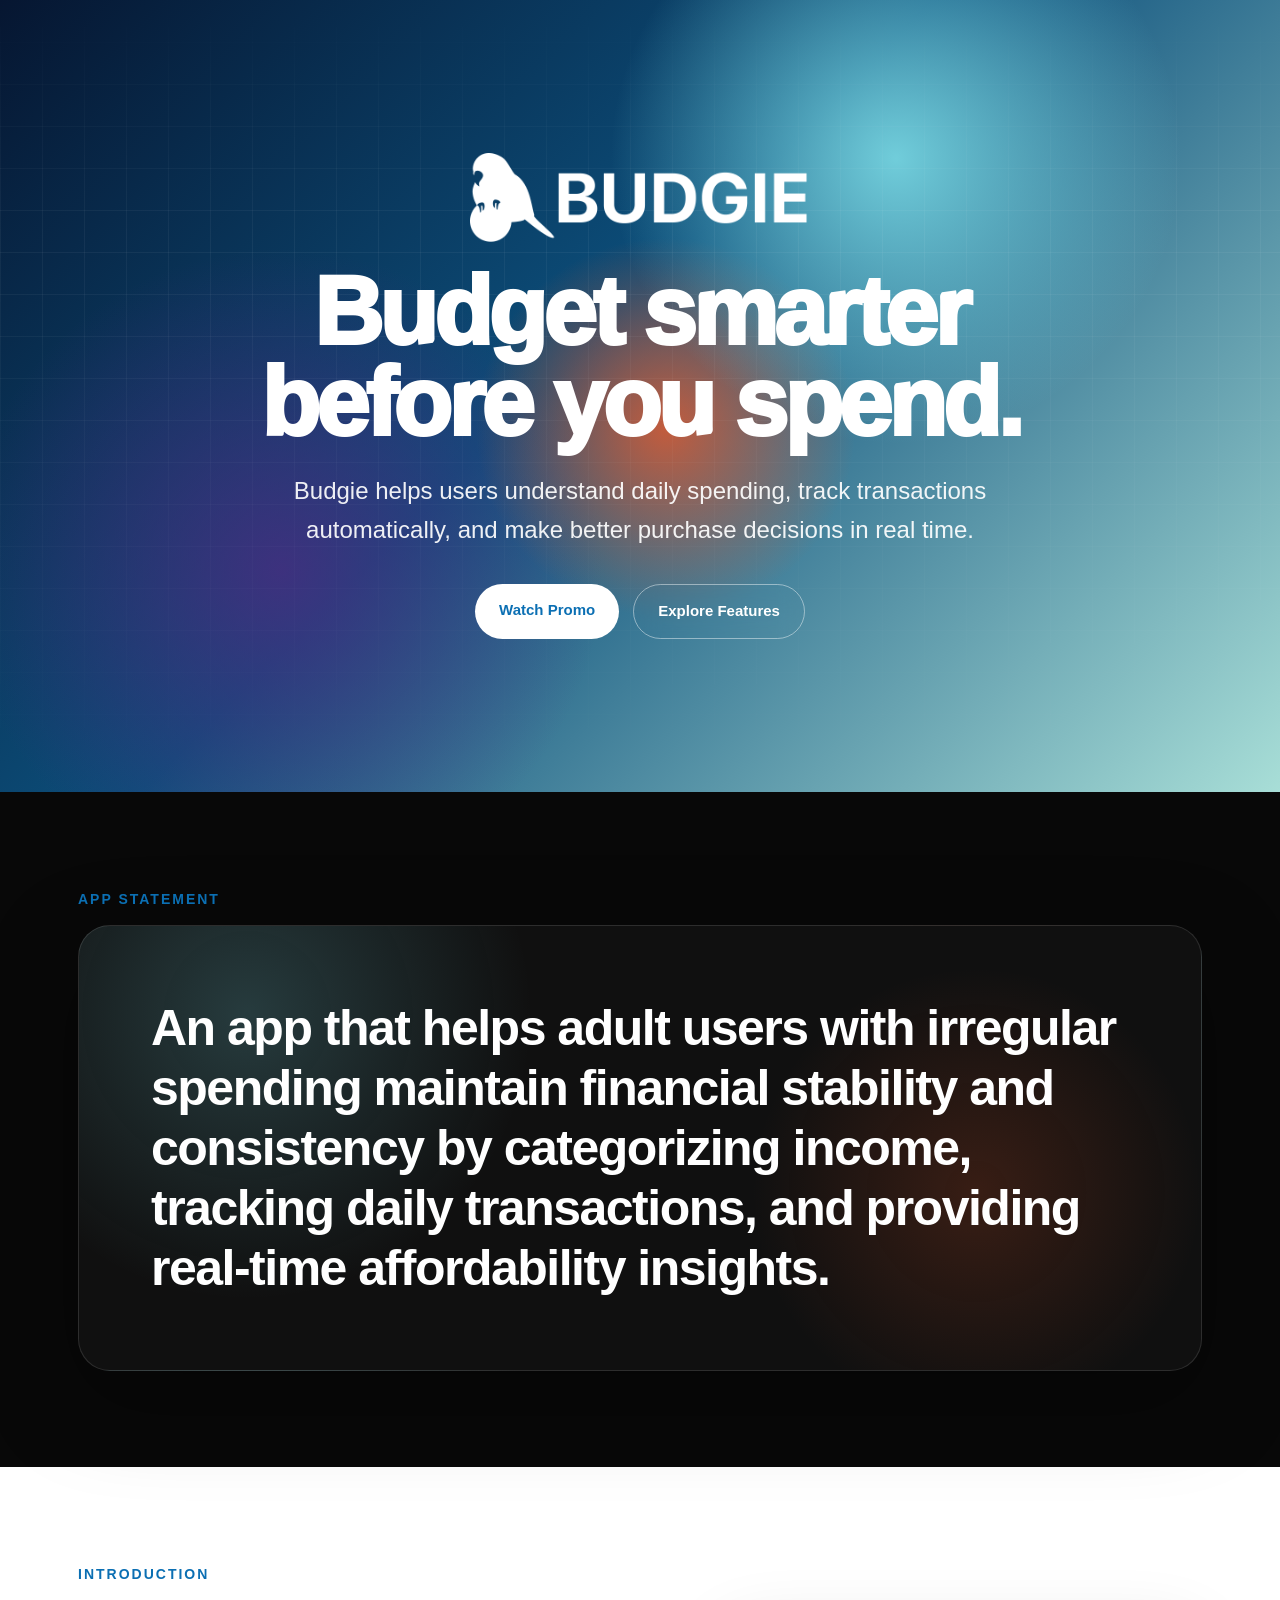
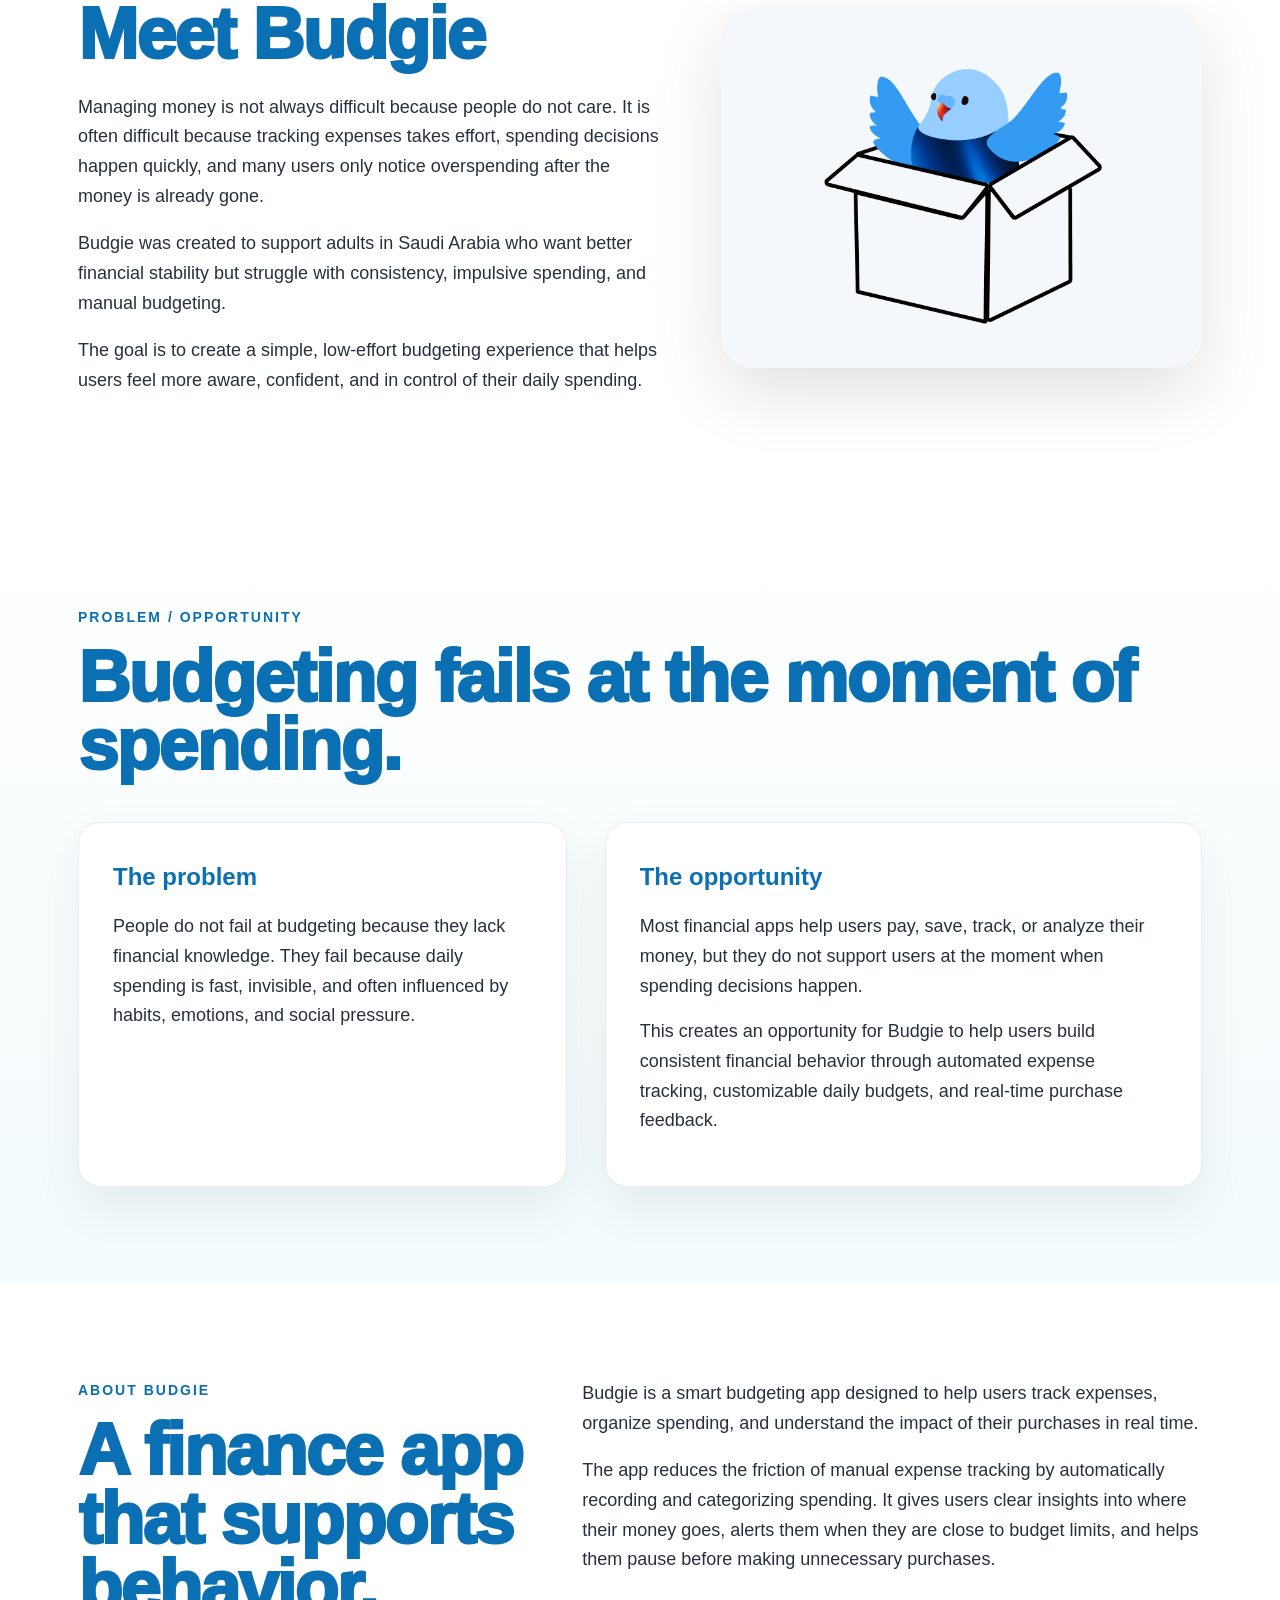
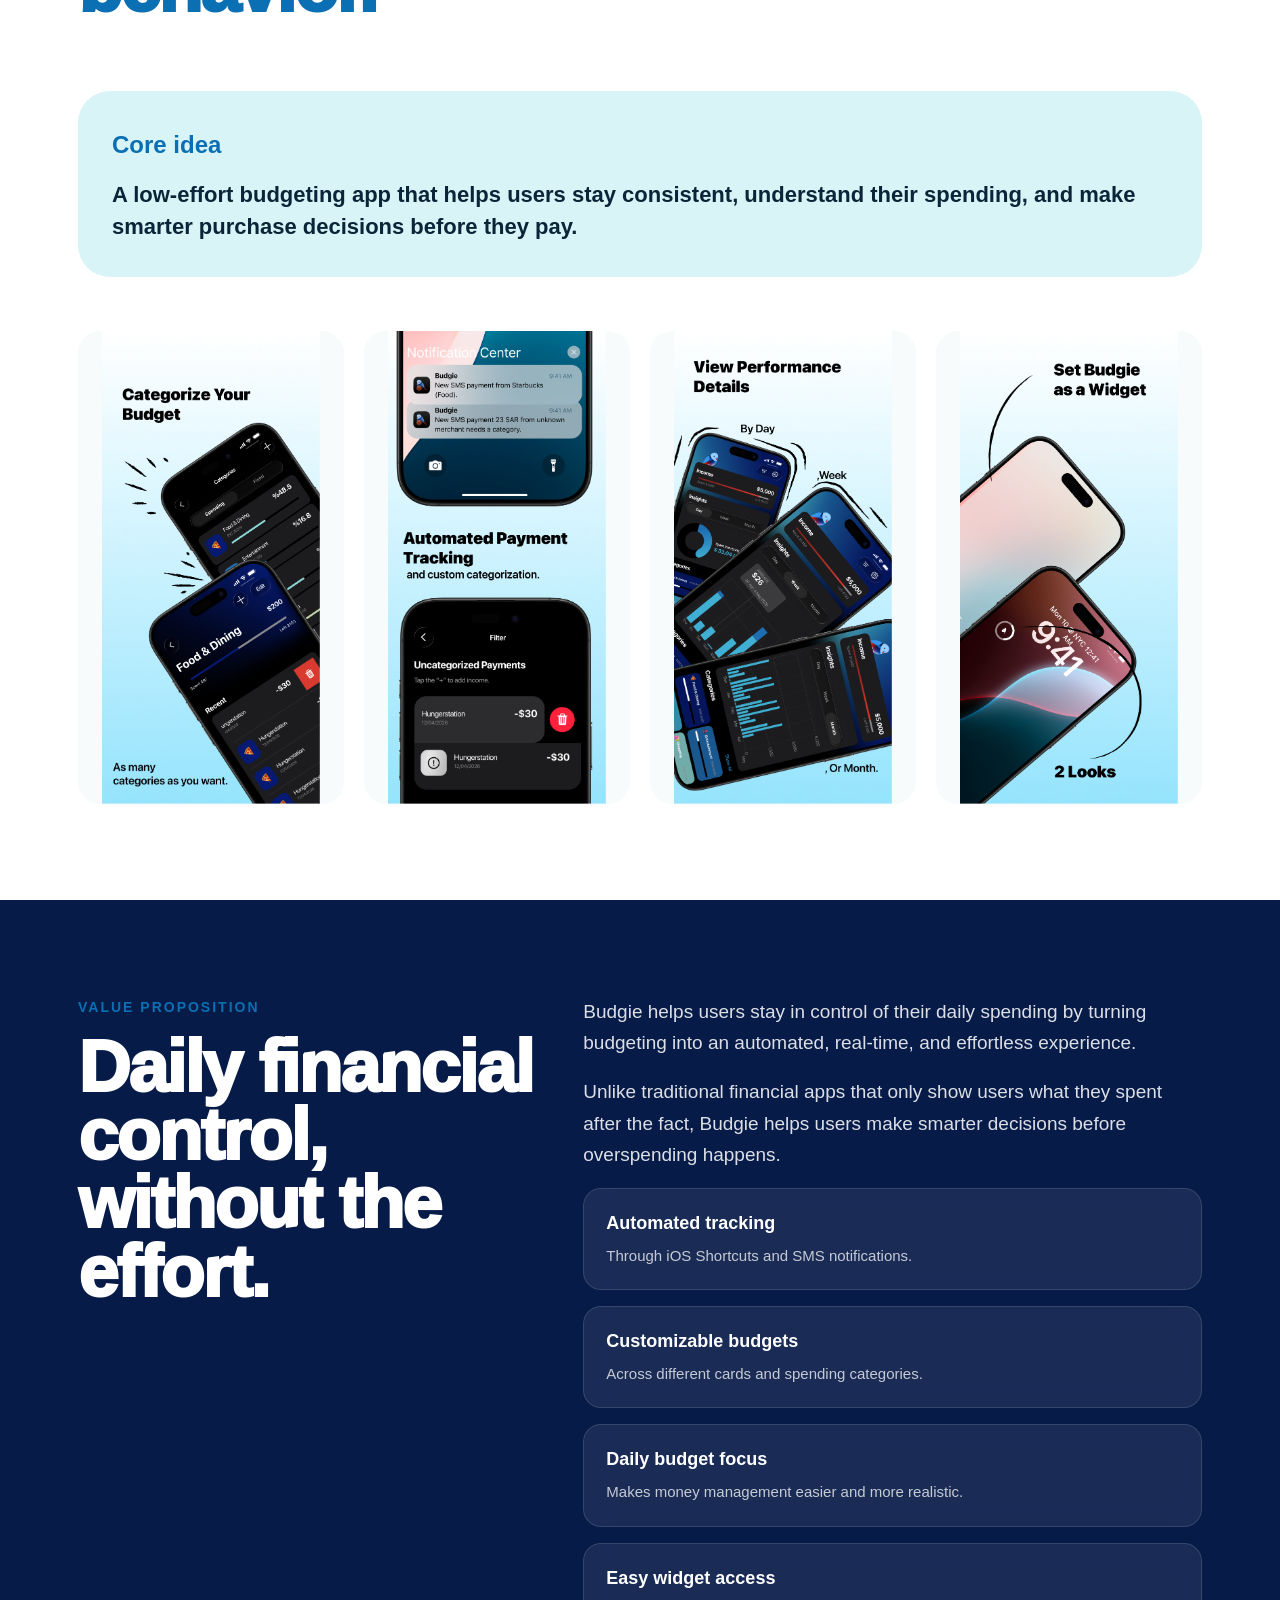
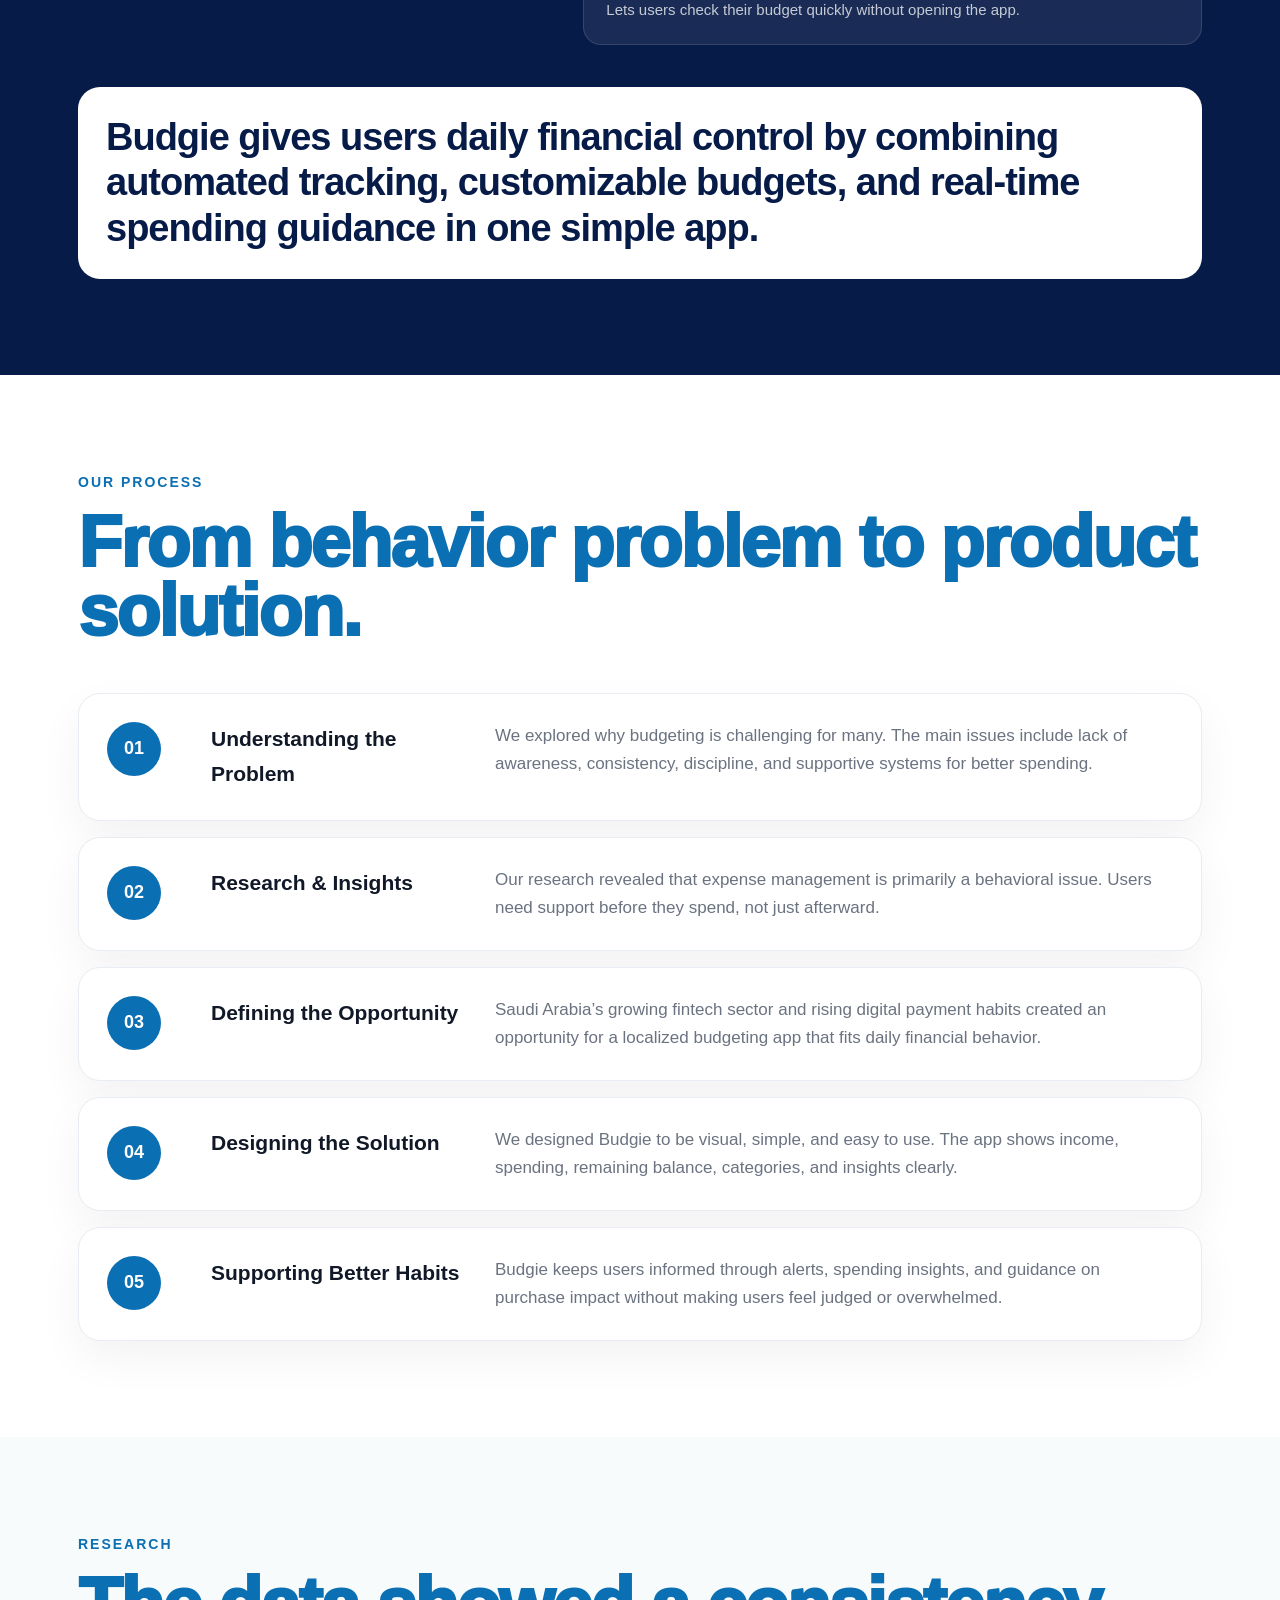
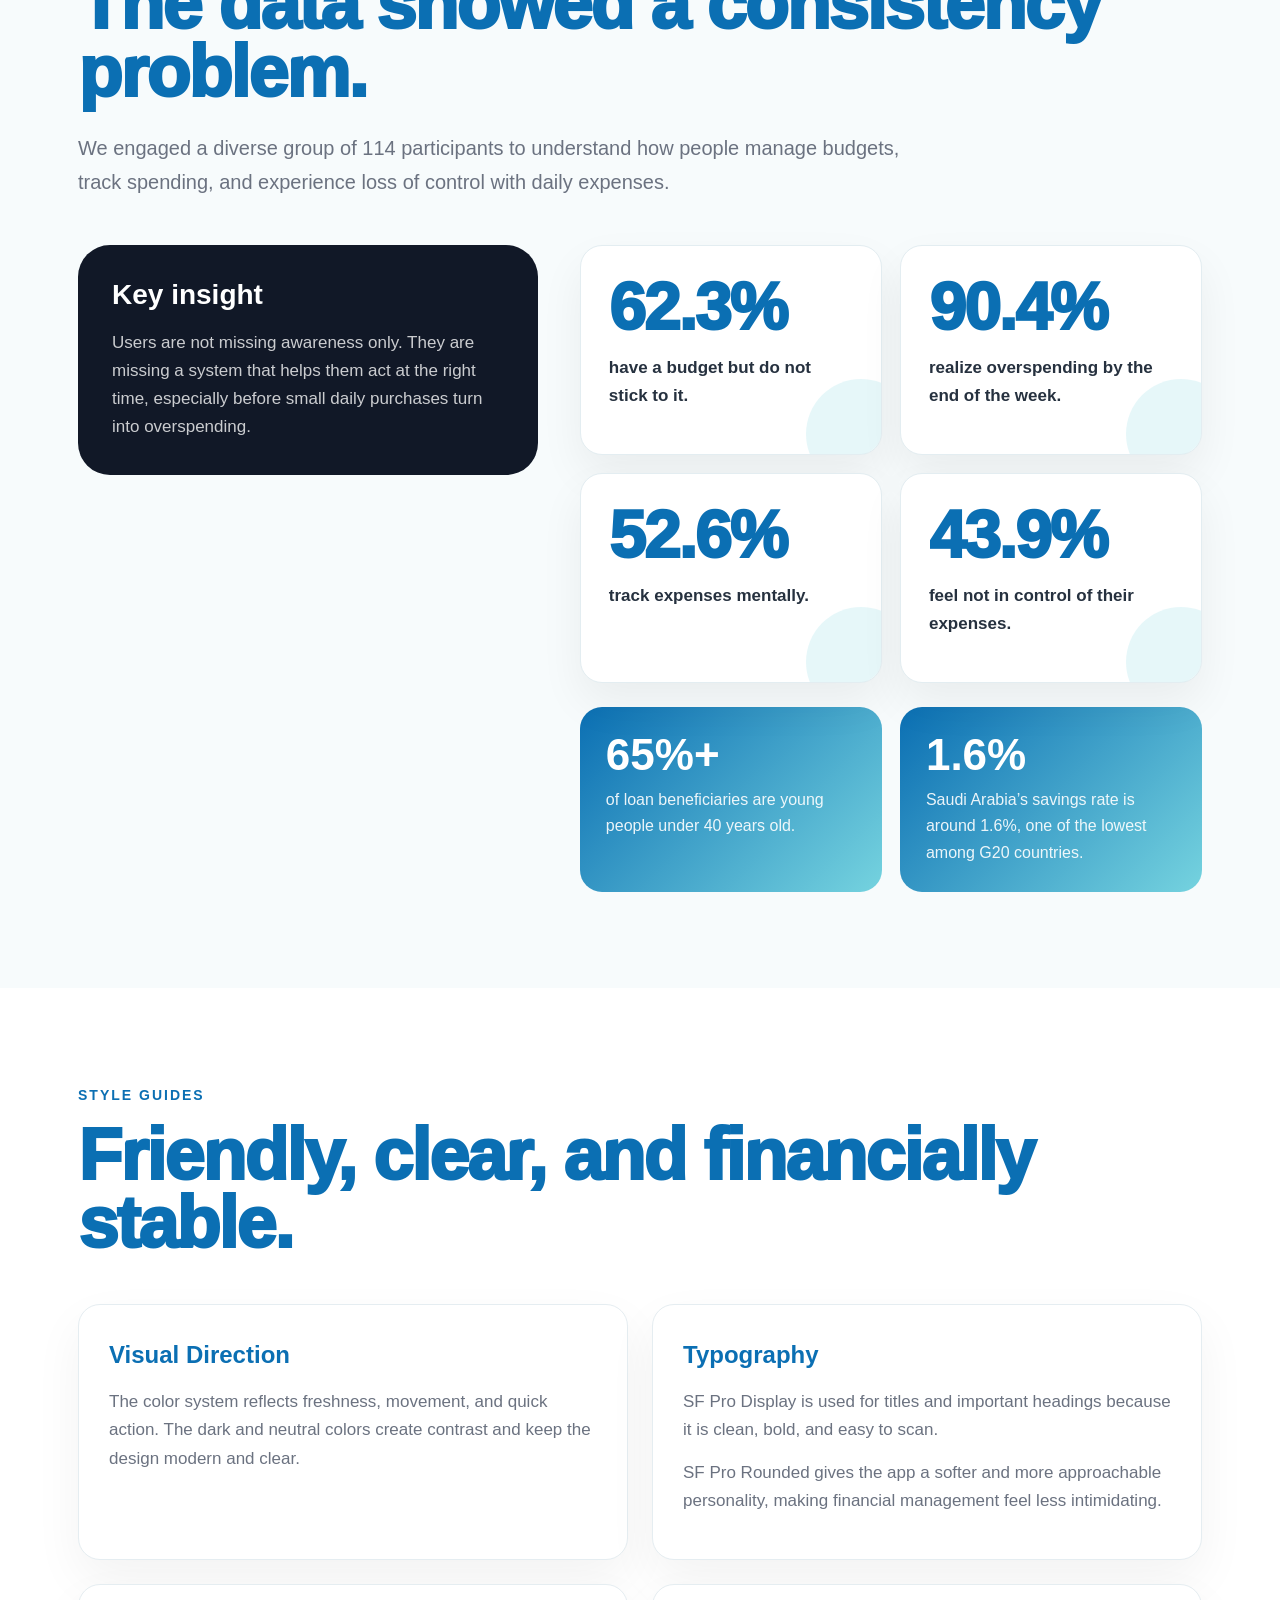
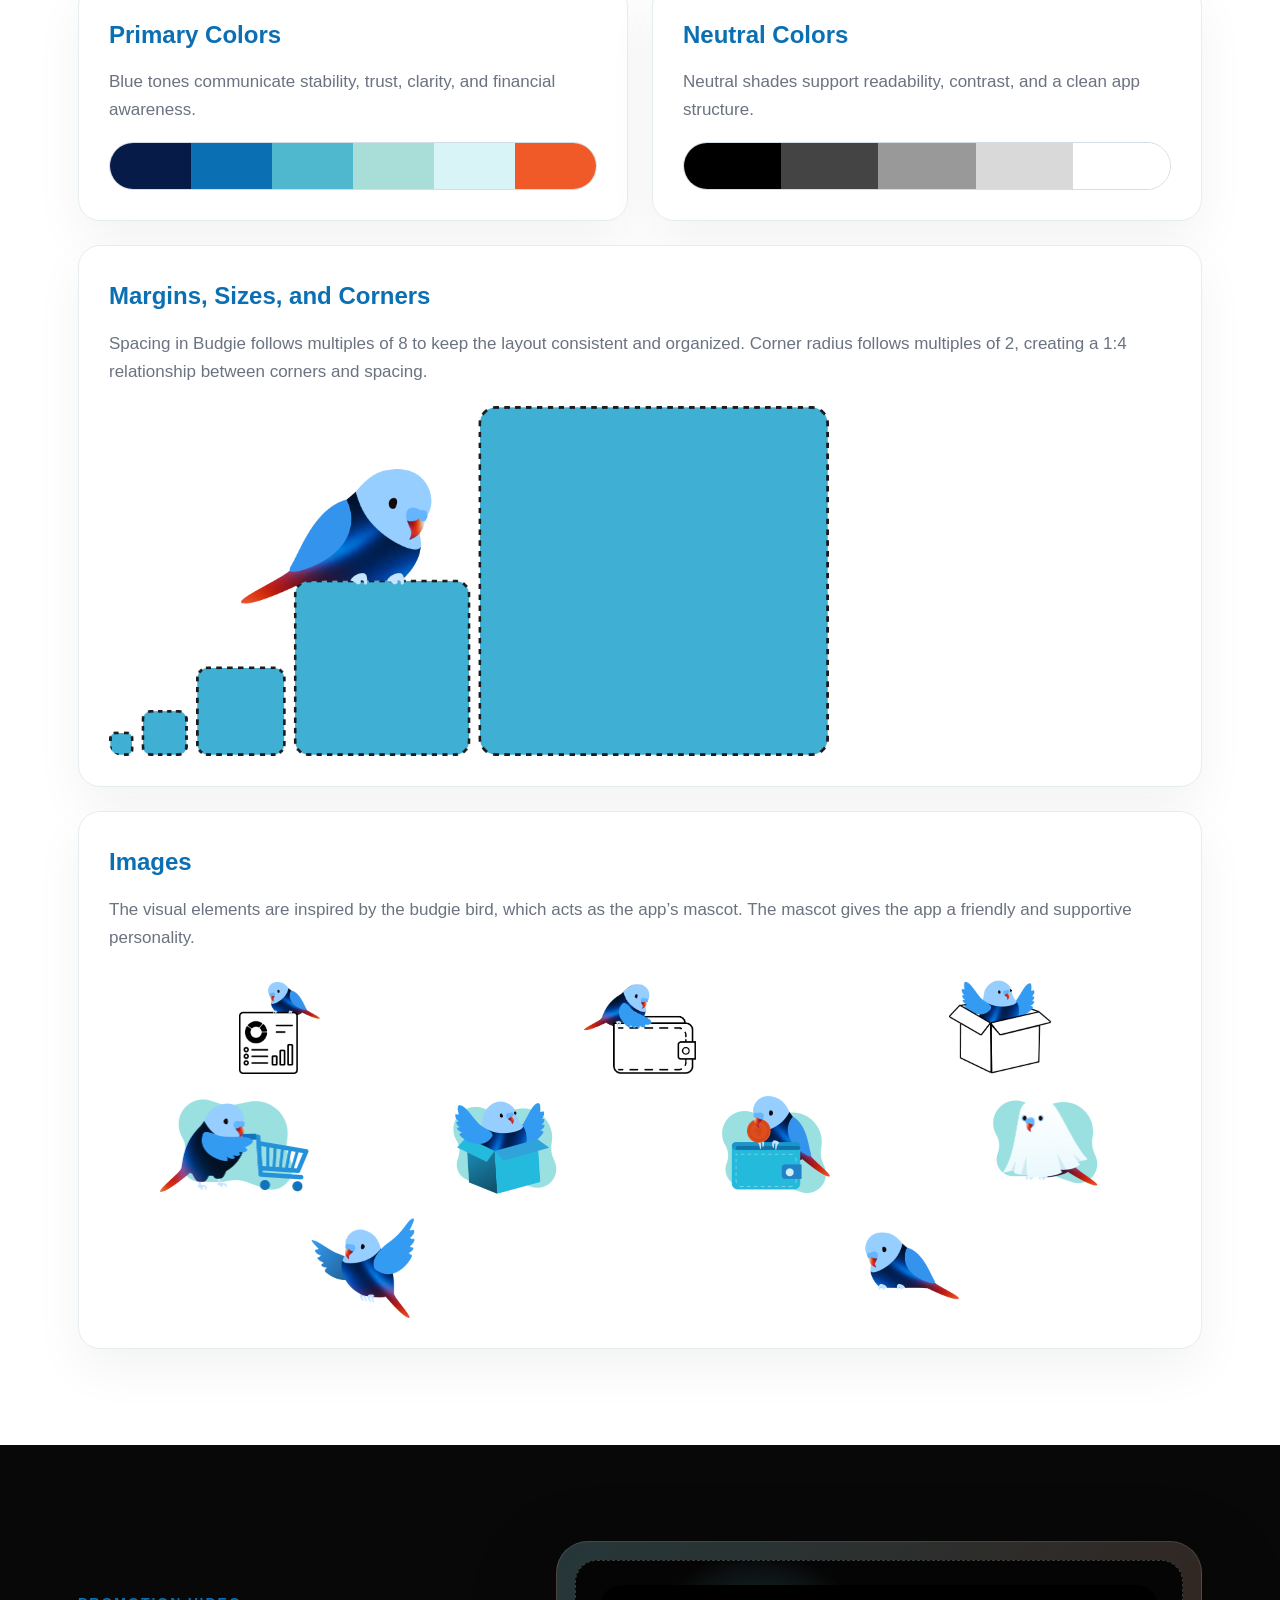
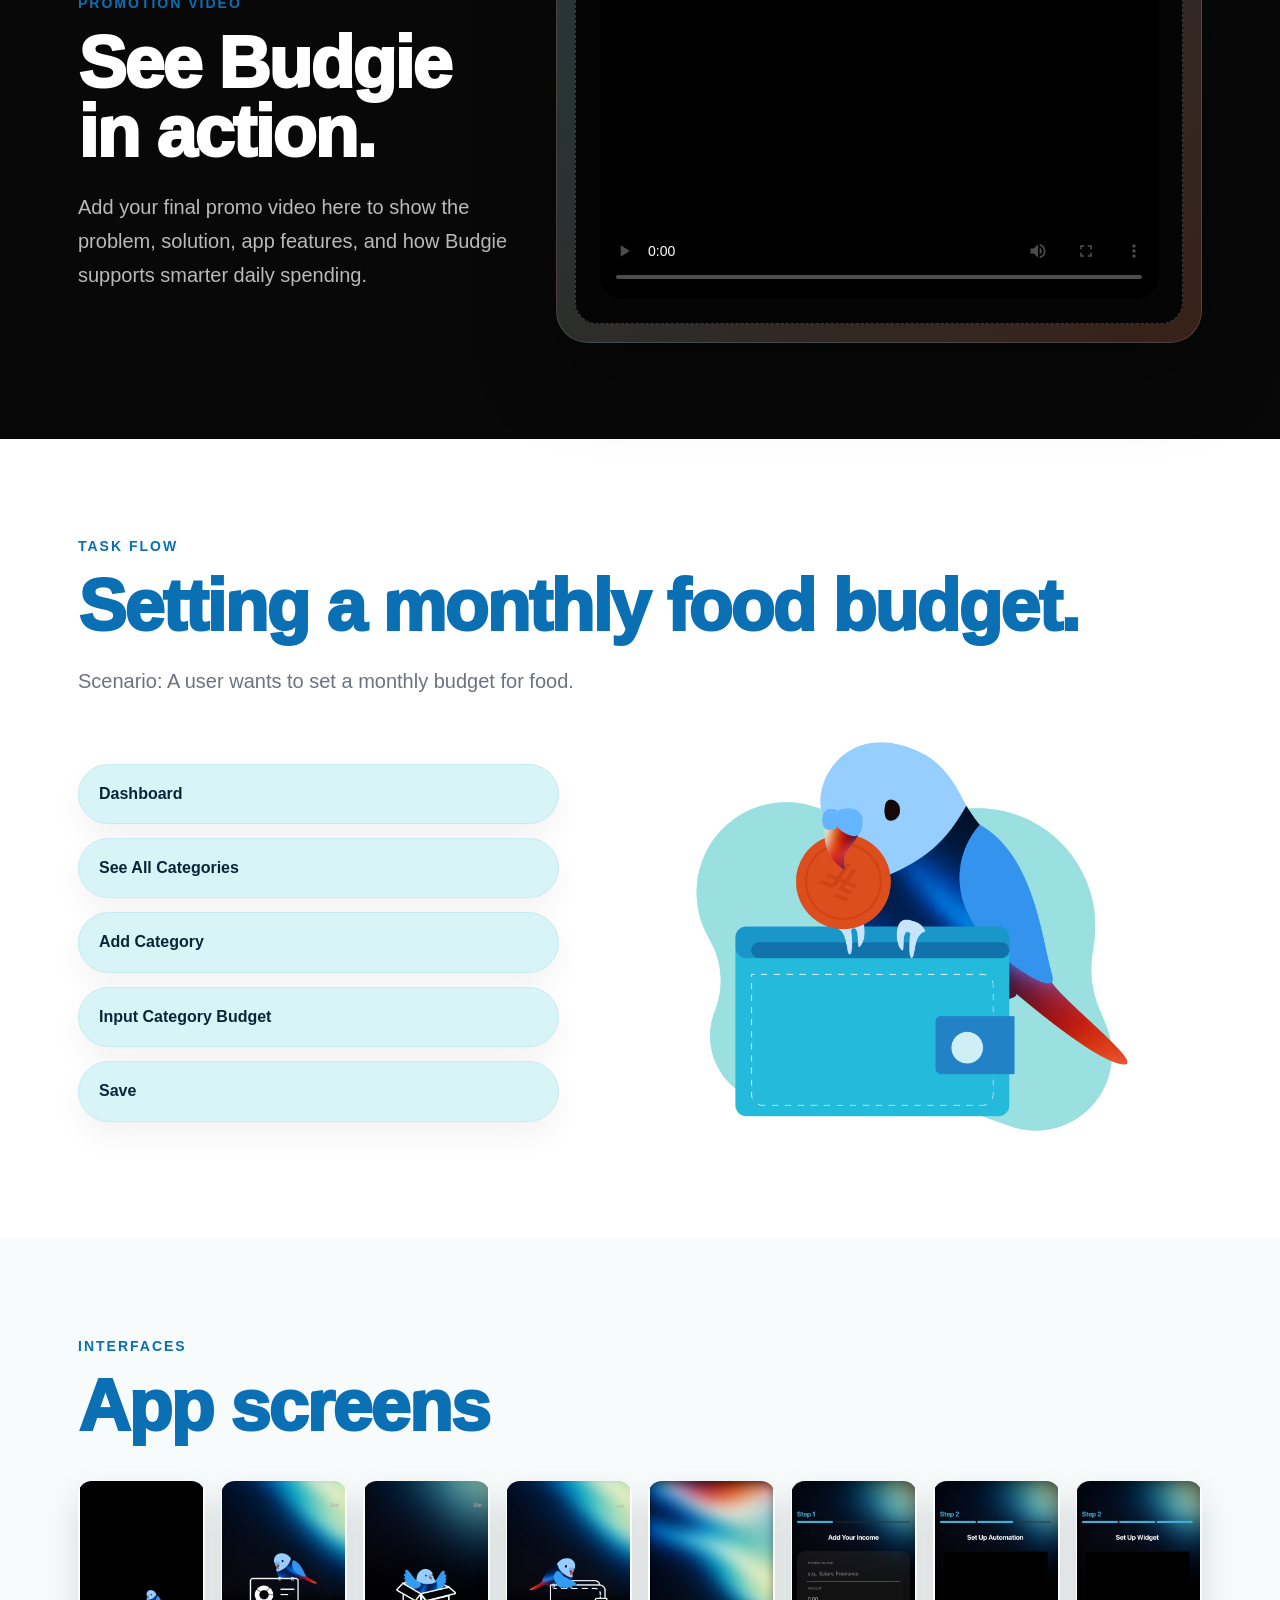
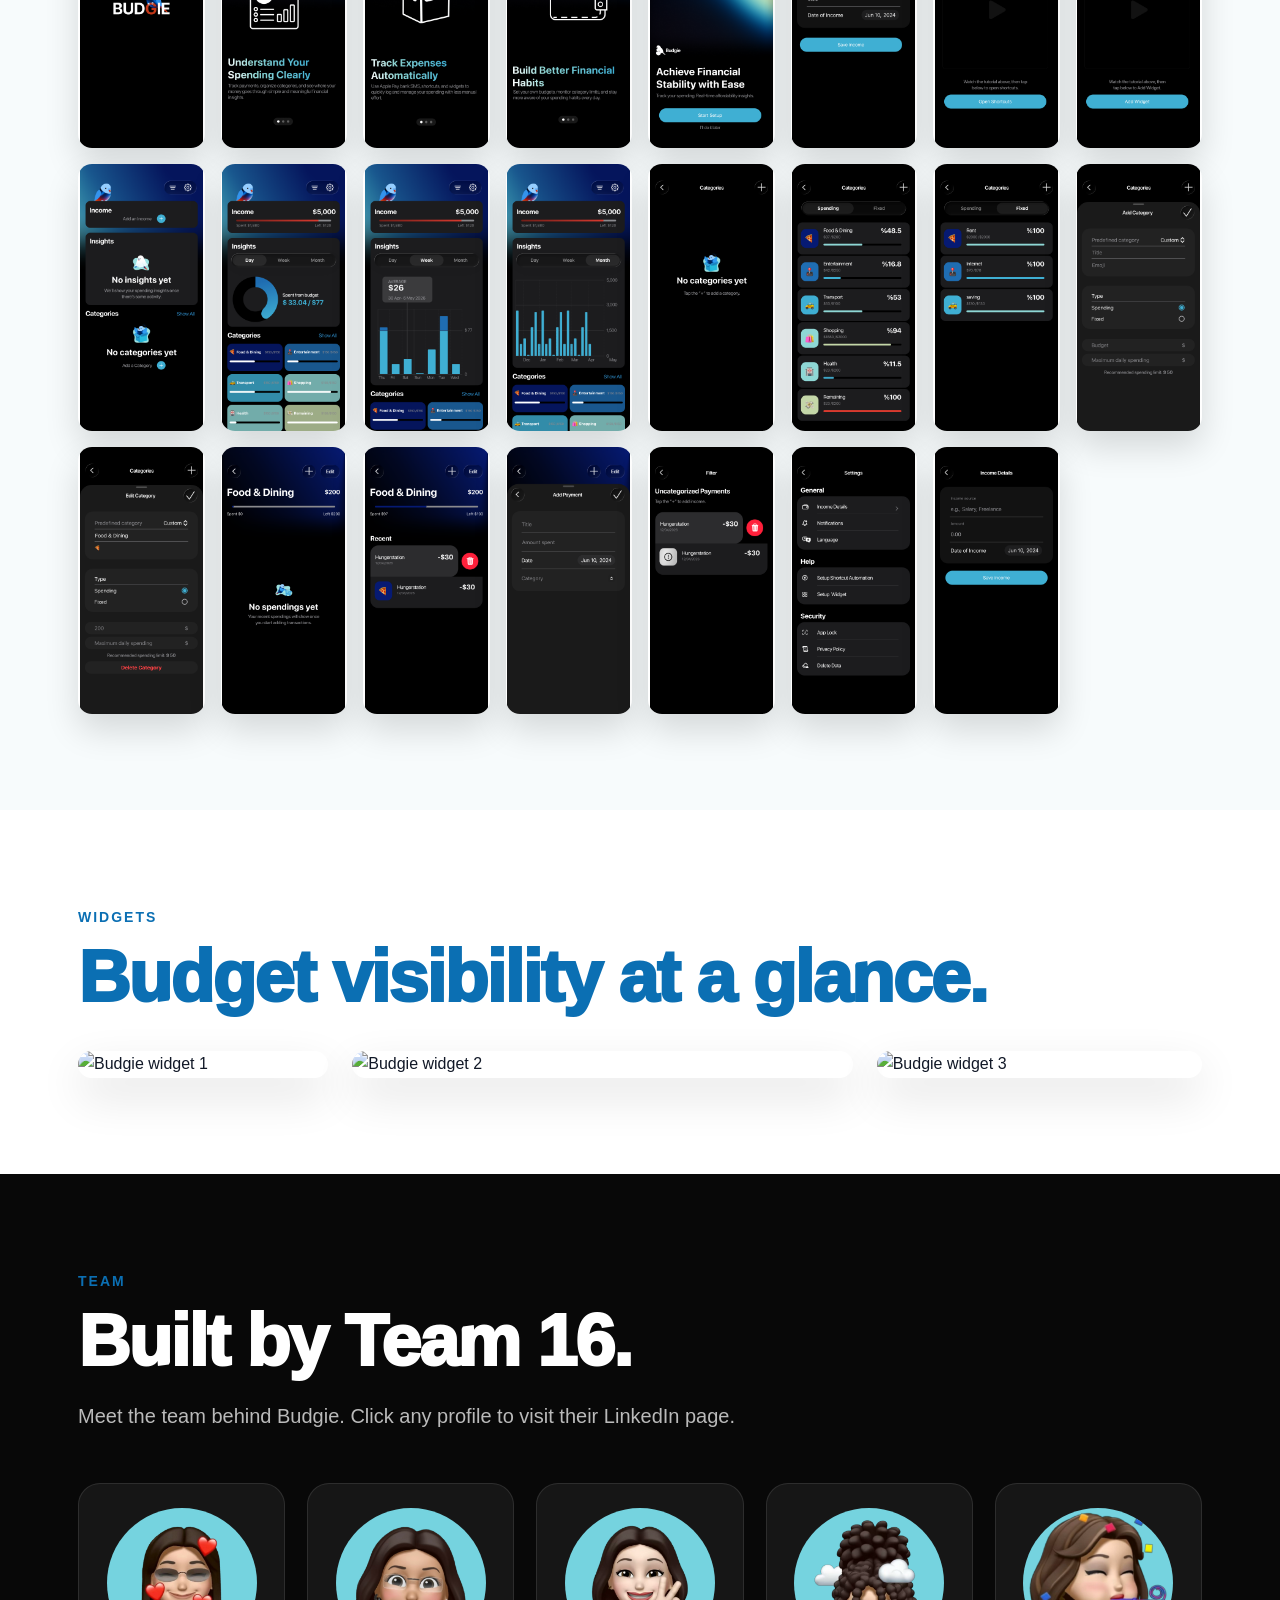
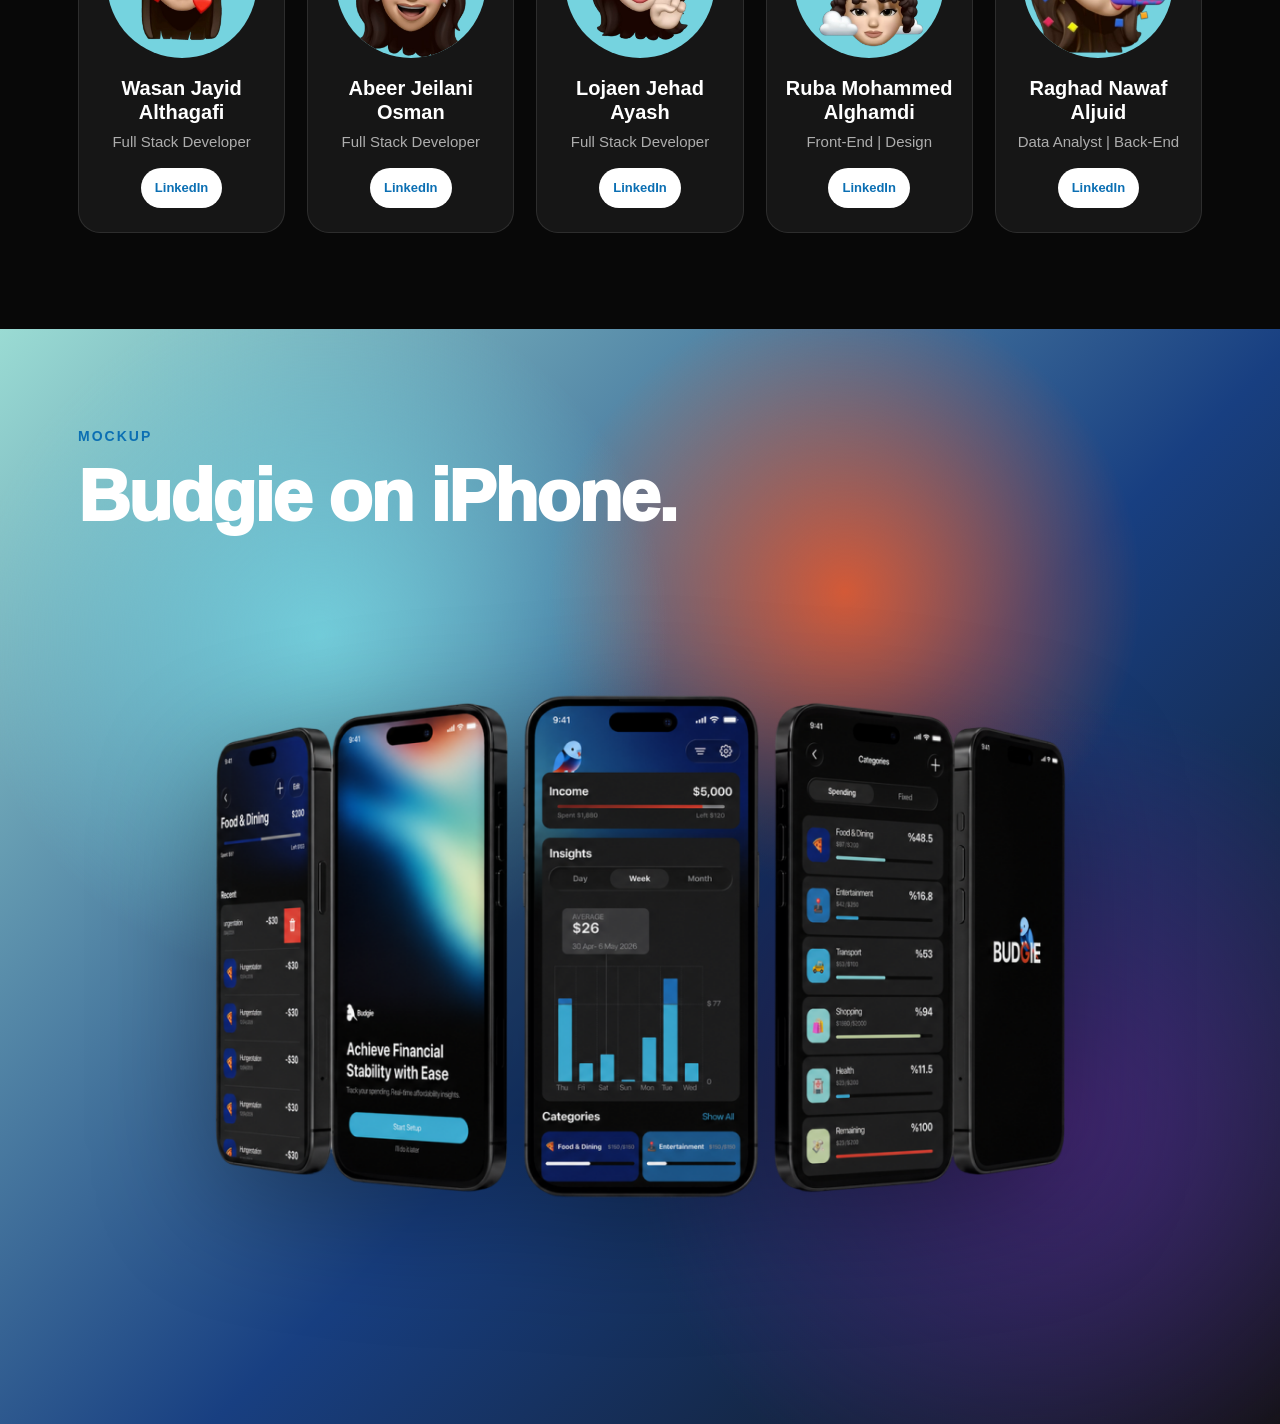
==== commit 055bf2a5: "responsive" ====
--- a/index.html
+++ b/index.html
@@ -910,6 +910,273 @@
         border-radius: 24px;
       }
     }
+
+
+    /* RESPONSIVE POLISH */
+
+    /* Prevent long text/images from forcing horizontal scroll */
+    html,
+    body {
+      max-width: 100%;
+      overflow-x: hidden;
+    }
+
+    img,
+    video {
+      max-width: 100%;
+      height: auto;
+    }
+
+    .container {
+      width: min(100%, 1180px);
+    }
+
+    .section-title,
+    .hero h1,
+    .statement-card p,
+    .one-line {
+      overflow-wrap: anywhere;
+    }
+
+    /* Fluid grids instead of fixed columns */
+    .features-grid {
+      grid-template-columns: repeat(auto-fit, minmax(230px, 1fr));
+    }
+
+    .team-grid {
+      grid-template-columns: repeat(auto-fit, minmax(190px, 1fr));
+    }
+
+    .interfaces-grid {
+      grid-template-columns: repeat(auto-fit, minmax(120px, 1fr));
+    }
+
+    .bird-images {
+      grid-template-columns: repeat(auto-fit, minmax(90px, 1fr));
+    }
+
+    .feature-card {
+      min-height: auto;
+      background: #f7fbfc;
+    }
+
+    .feature-card img {
+      height: auto;
+      aspect-ratio: 9 / 16;
+      object-fit: contain;
+      background: #f7fbfc;
+    }
+
+    .interfaces-grid img {
+      width: 100%;
+      aspect-ratio: 9 / 19;
+      object-fit: contain;
+      background: #ffffff;
+    }
+
+    .team-card img {
+      width: clamp(96px, 12vw, 150px);
+      height: clamp(96px, 12vw, 150px);
+    }
+
+    .widgets-row img,
+    .mockup-image,
+    .task-image,
+    .guide-image {
+      width: 100%;
+      object-fit: contain;
+    }
+
+    @media (max-width: 1100px) {
+      .container {
+        padding: 84px 28px;
+      }
+
+      .process-item {
+        grid-template-columns: 64px 220px 1fr;
+      }
+    }
+
+    @media (max-width: 900px) {
+      .container {
+        padding: 76px 24px;
+      }
+
+      .intro-grid,
+      .problem-grid,
+      .about-header,
+      .value-grid,
+      .research-layout,
+      .video-grid,
+      .task-layout {
+        grid-template-columns: 1fr;
+        gap: 32px;
+      }
+
+      .core-card,
+      .research-summary {
+        position: static;
+      }
+
+      .process-item {
+        grid-template-columns: 56px 1fr;
+        gap: 18px;
+      }
+
+      .process-item p {
+        grid-column: 2;
+      }
+
+      .style-grid,
+      .widgets-row {
+        grid-template-columns: 1fr;
+      }
+
+      .widgets-row {
+        gap: 18px;
+      }
+    }
+
+    @media (max-width: 680px) {
+      :root {
+        --radius-lg: 24px;
+        --radius-md: 18px;
+        --radius-sm: 12px;
+      }
+
+      .container {
+        padding: 60px 18px;
+      }
+
+      .hero {
+        min-height: auto;
+        padding: 88px 18px 72px;
+      }
+
+      .hero-logo {
+        width: min(230px, 78vw);
+      }
+
+      .hero h1 {
+        letter-spacing: -2px;
+      }
+
+      .hero-actions {
+        flex-direction: column;
+        align-items: stretch;
+      }
+
+      .btn {
+        width: 100%;
+        text-align: center;
+      }
+
+      .section-title {
+        font-size: clamp(34px, 12vw, 54px);
+        letter-spacing: -1.5px;
+      }
+
+      .section-lead,
+      .text-block p,
+      .problem-card p,
+      .value-copy p,
+      .guide-card p,
+      .research-summary p {
+        font-size: 16px;
+      }
+
+      .statement-card,
+      .intro-visual,
+      .problem-card,
+      .core-card,
+      .research-summary,
+      .guide-card,
+      .video-frame {
+        padding: 24px;
+      }
+
+      .statement-card p {
+        font-size: clamp(24px, 8vw, 36px);
+      }
+
+      .research-stats,
+      .research-footer {
+        grid-template-columns: 1fr;
+      }
+
+      .stat-card {
+        min-height: 170px;
+      }
+
+      .stat-card strong {
+        font-size: clamp(42px, 16vw, 58px);
+      }
+
+      .process-item {
+        grid-template-columns: 1fr;
+        padding: 22px;
+      }
+
+      .process-item p {
+        grid-column: auto;
+      }
+
+      .process-number {
+        width: 48px;
+        height: 48px;
+      }
+
+      .flow-item {
+        border-radius: 18px;
+      }
+
+      .interfaces-grid {
+        grid-template-columns: repeat(2, minmax(0, 1fr));
+        gap: 12px;
+      }
+
+      .features-grid,
+      .team-grid {
+        grid-template-columns: 1fr;
+      }
+
+      .bird-images {
+        grid-template-columns: repeat(3, 1fr);
+        gap: 14px;
+      }
+
+      .palette {
+        height: 40px;
+      }
+
+      .one-line {
+        padding: 22px;
+      }
+    }
+
+    @media (max-width: 420px) {
+      .container {
+        padding: 52px 14px;
+      }
+
+      .hero {
+        padding-left: 14px;
+        padding-right: 14px;
+      }
+
+      .interfaces-grid {
+        grid-template-columns: 1fr;
+      }
+
+      .bird-images {
+        grid-template-columns: repeat(2, 1fr);
+      }
+
+      .team-card {
+        padding: 22px 14px;
+      }
+    }
+
   </style>
 </head>
 
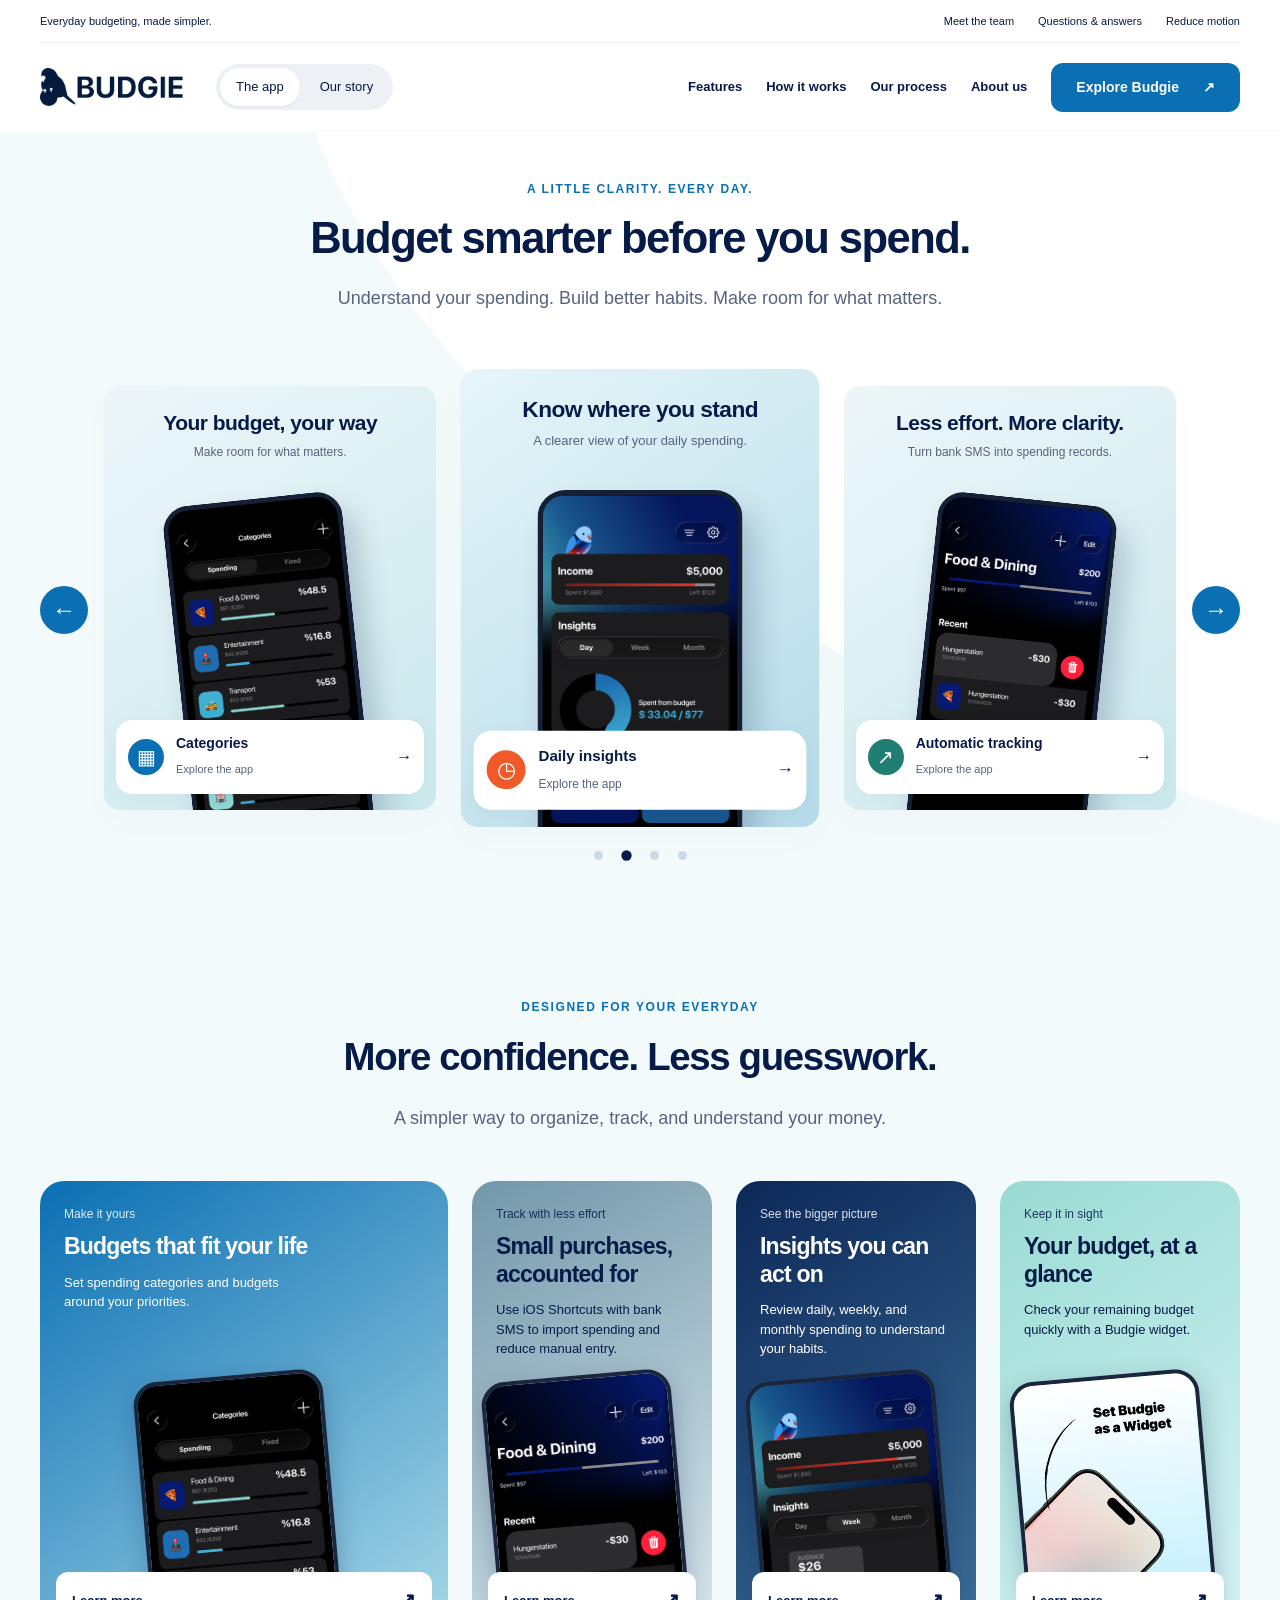
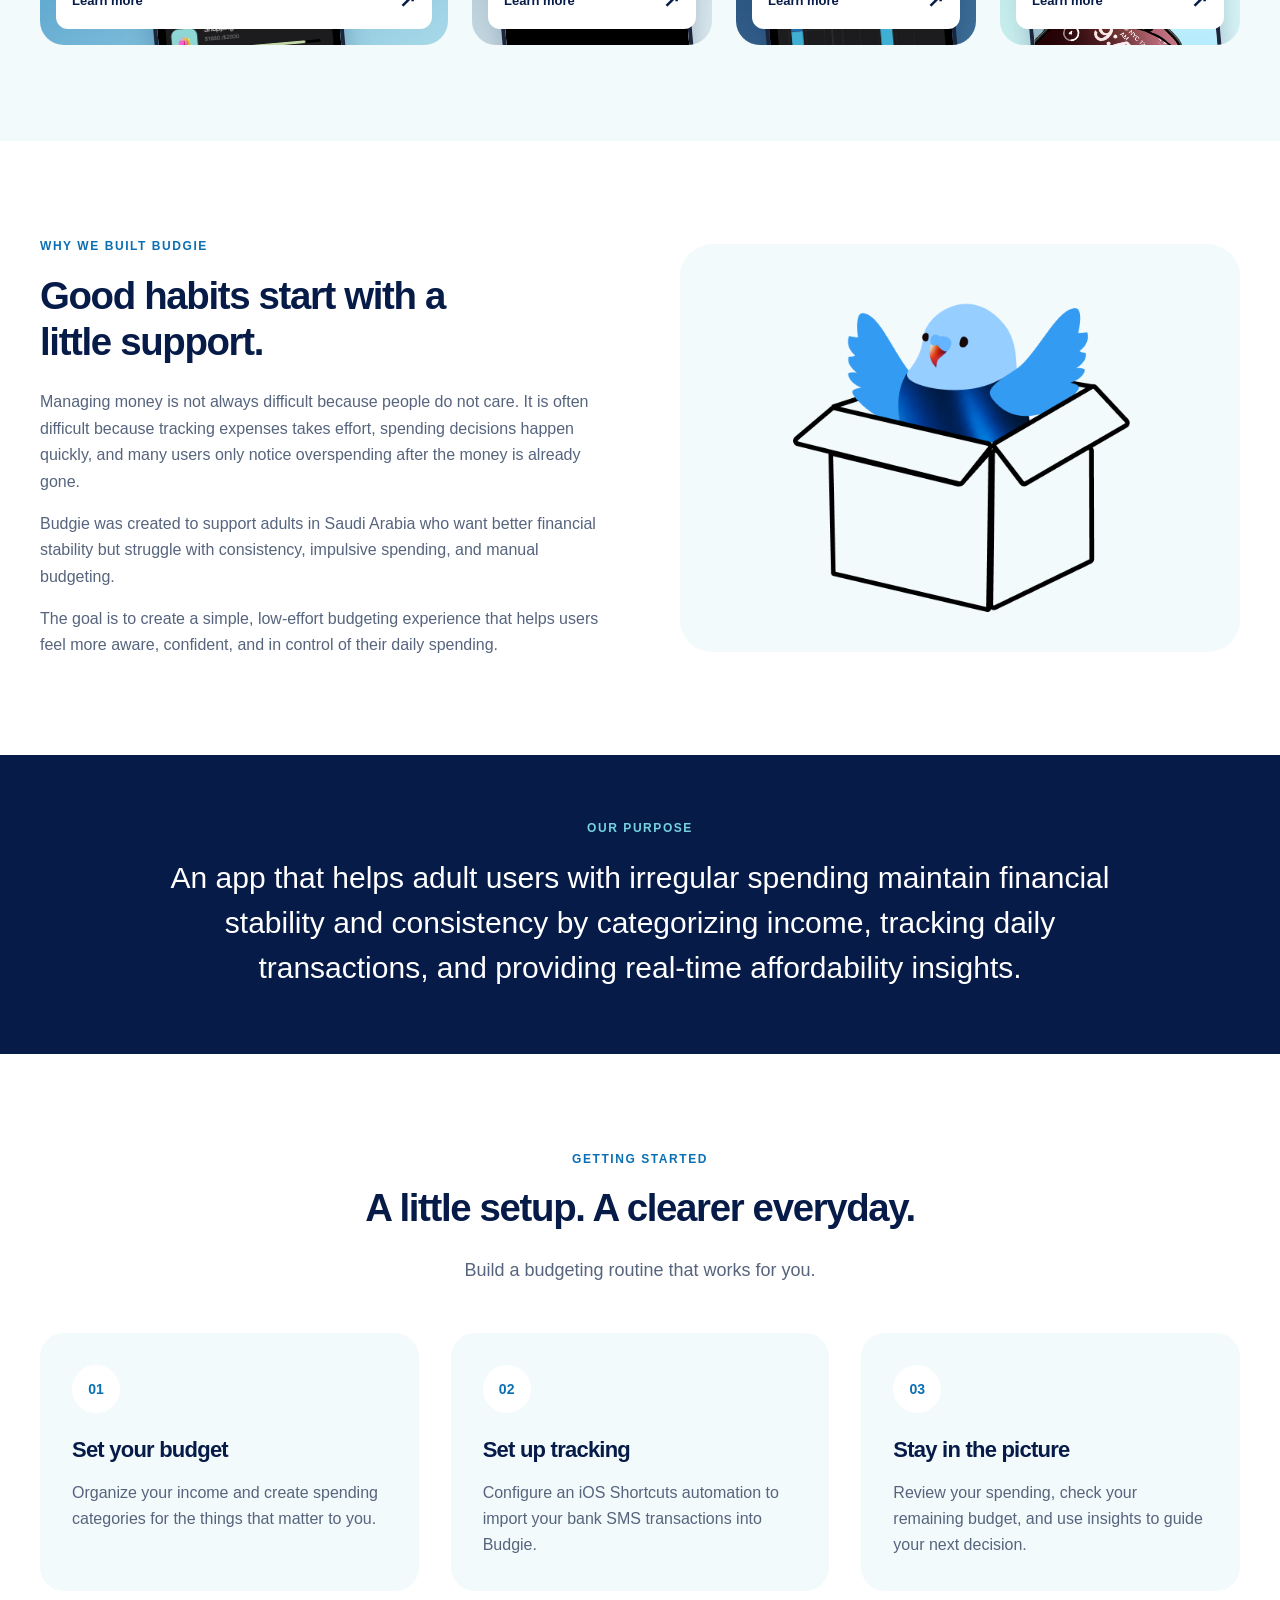
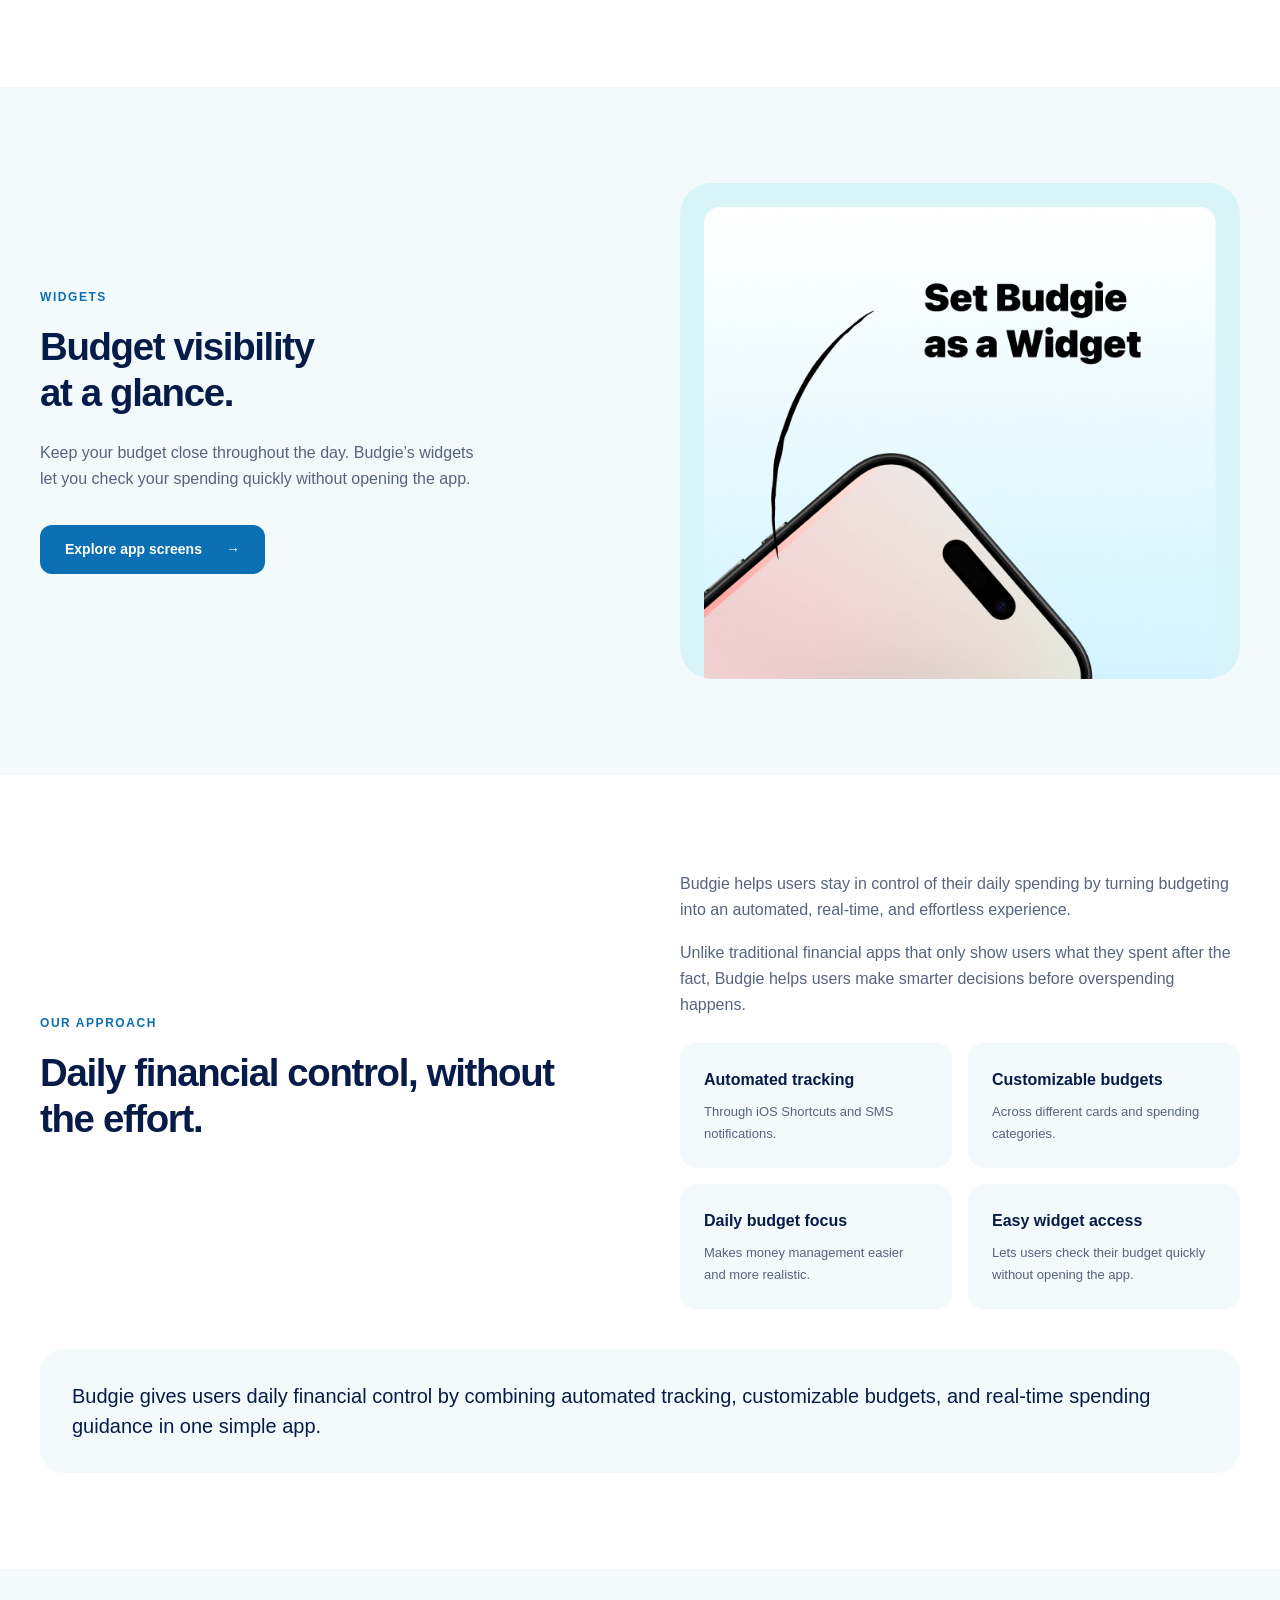
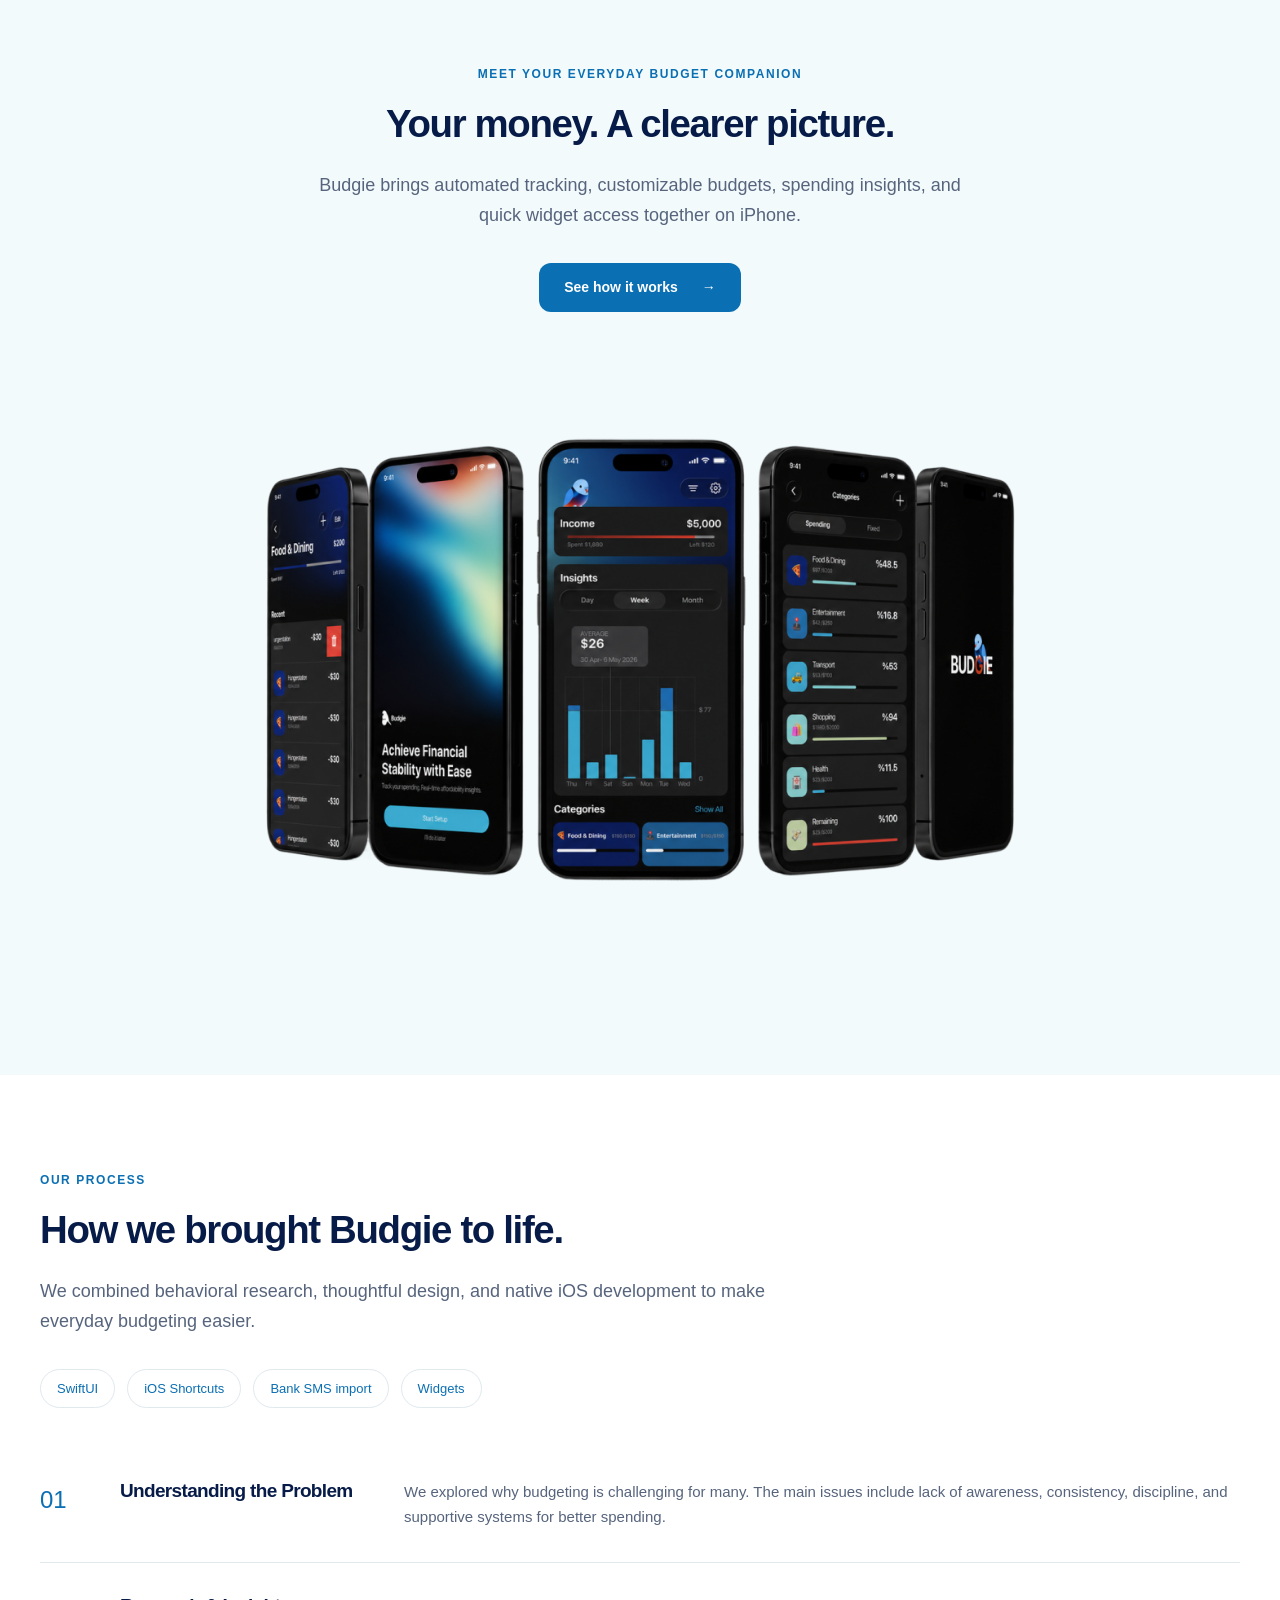
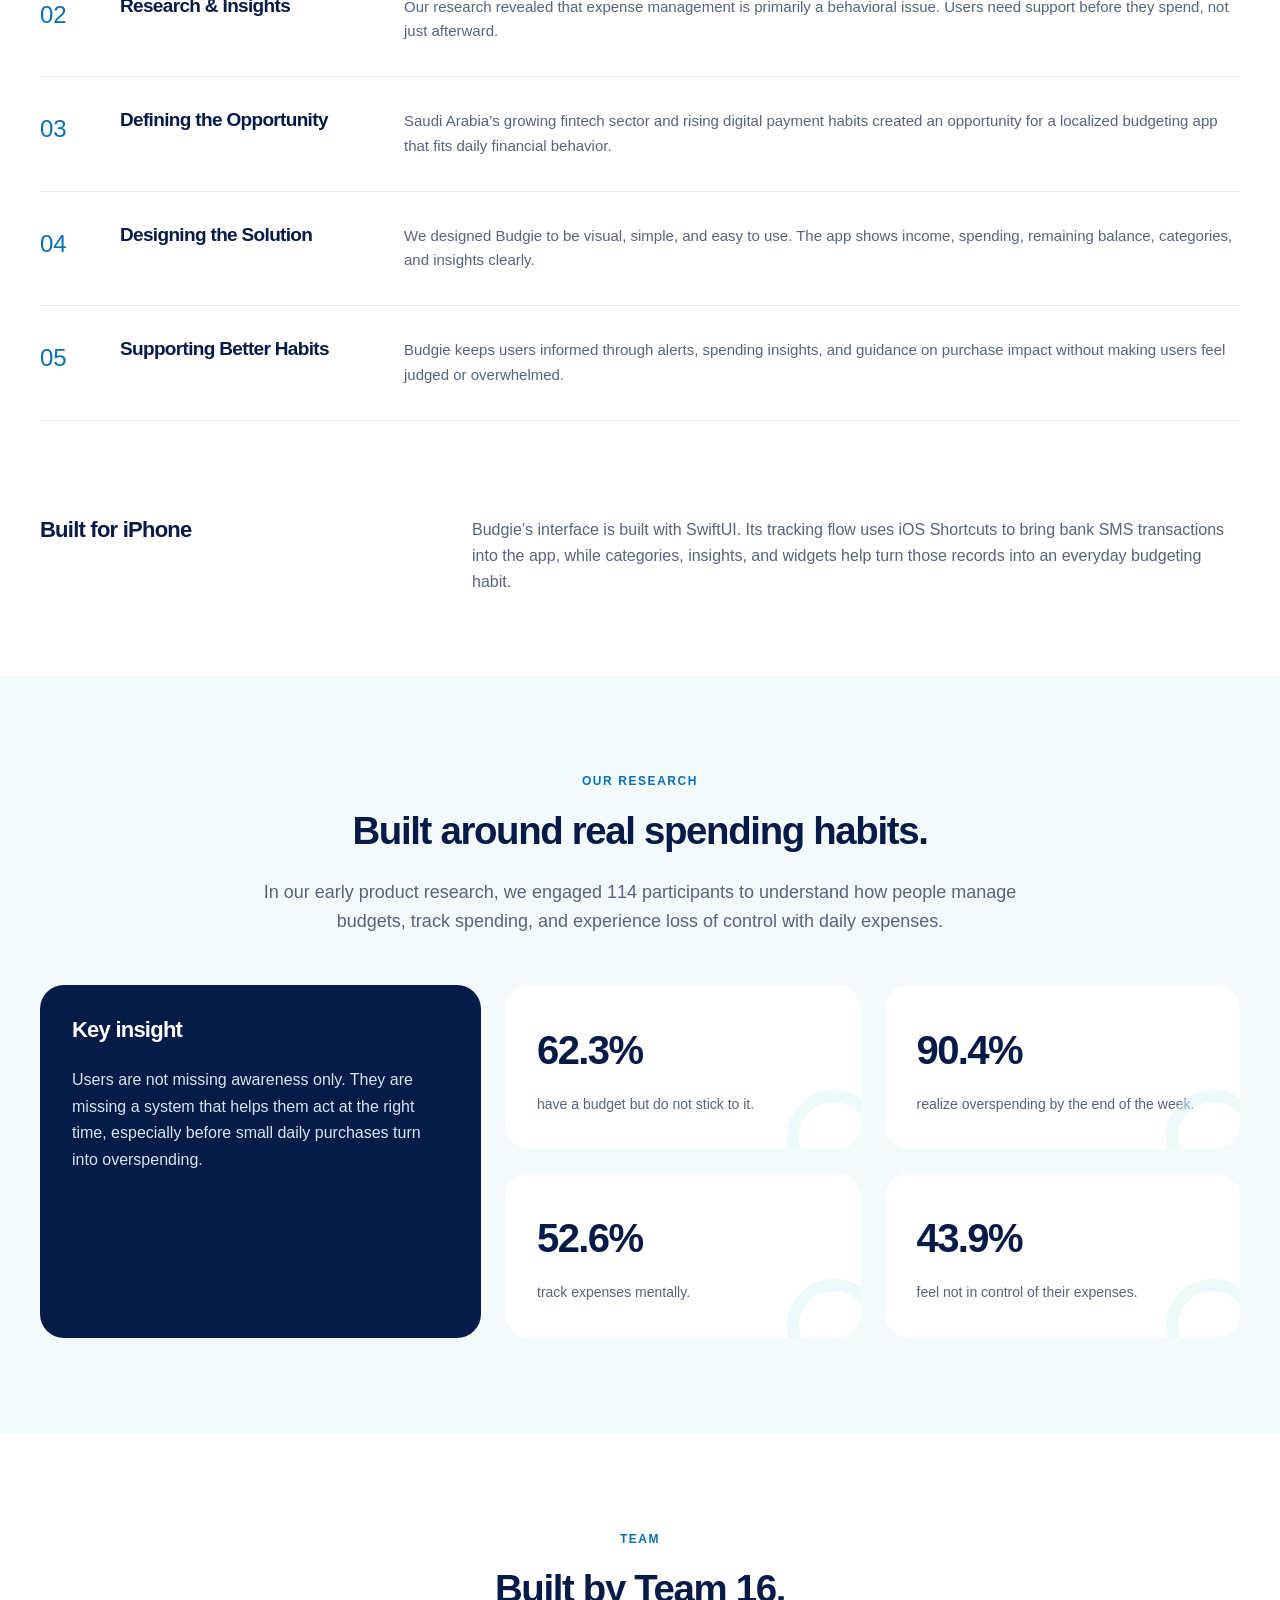
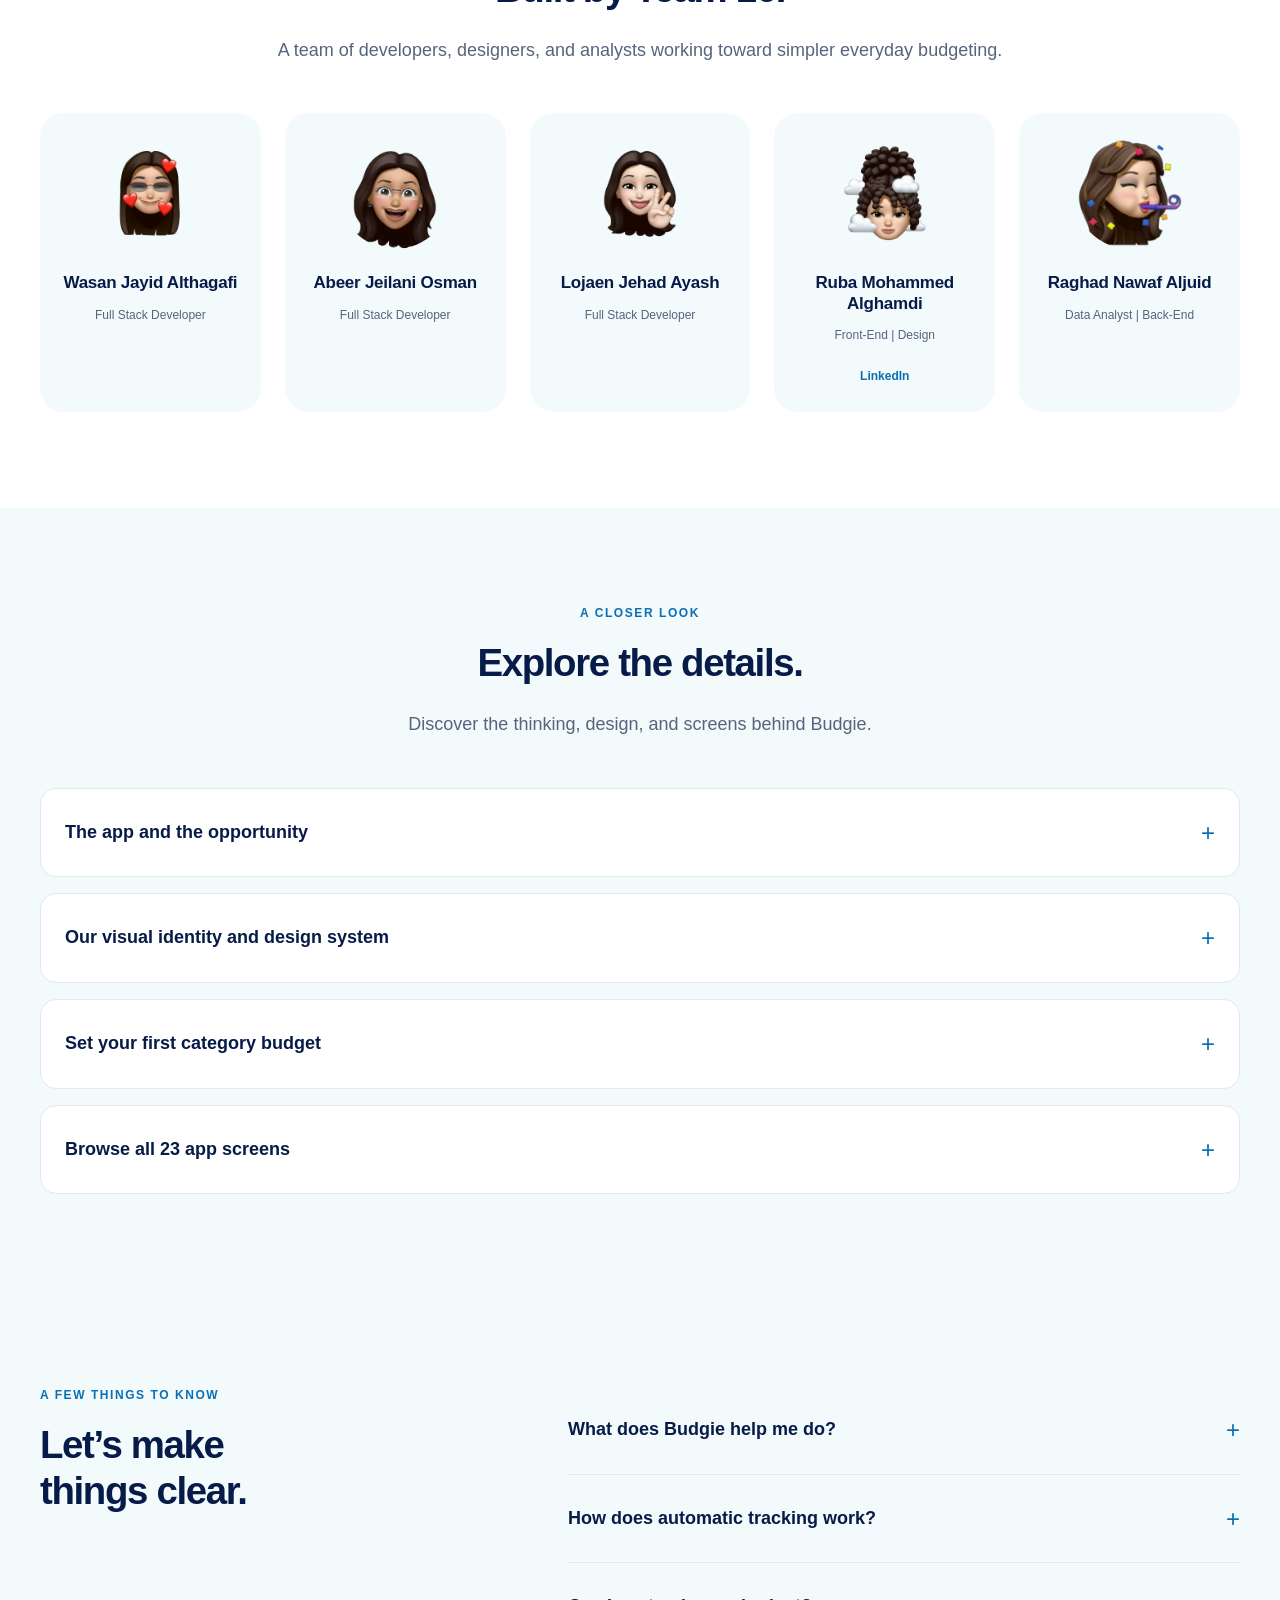
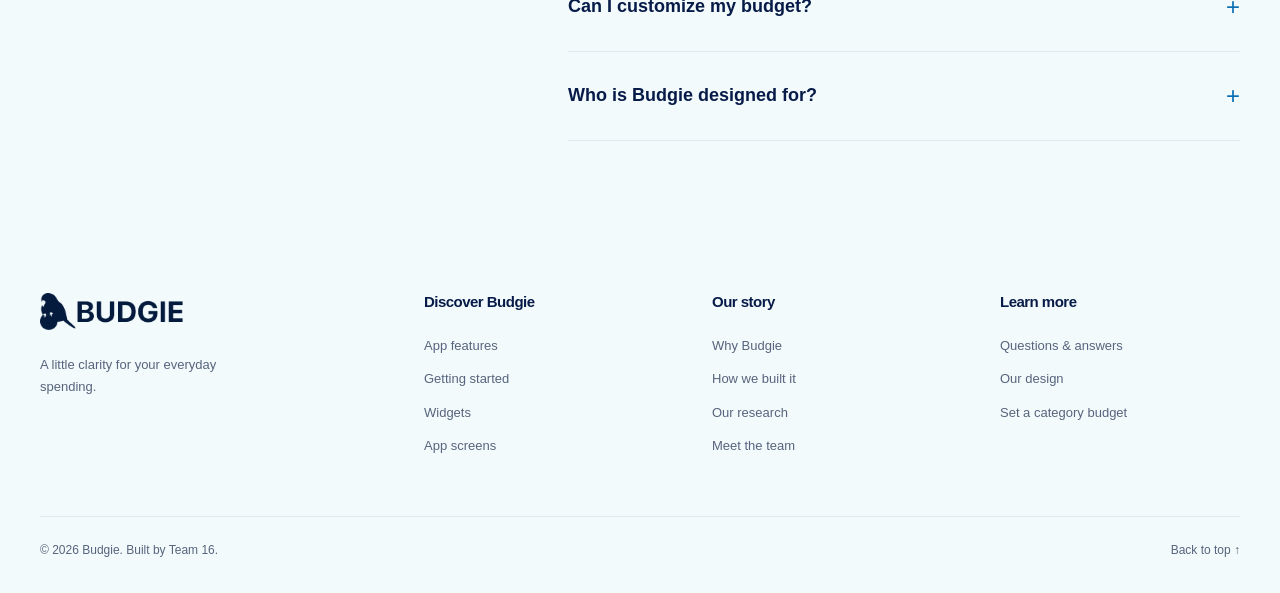
==== commit b93e06d9: "Build formal Budgie landing page with editable content and accessible motion" ====
--- a/index.html
+++ b/index.html
@@ -1,1762 +1,1300 @@
-<!DOCTYPE html>
+<!doctype html>
 <html lang="en">
-<head>
-  <meta charset="UTF-8" />
-  <meta name="viewport" content="width=device-width, initial-scale=1.0" />
-  <title>Budgie</title>
-
-  <style>
-    :root {
-      --blue: #0b6fb3;
-      --deep-blue: #071b48;
-      --cyan: #75d3df;
-      --soft-cyan: #d8f4f7;
-      --mint: #9adbd3;
-      --orange: #f05a28;
-      --black: #080808;
-      --dark: #111827;
-      --gray: #6b7280;
-      --light-gray: #f5f8fa;
-      --white: #ffffff;
-      --radius-lg: 32px;
-      --radius-md: 22px;
-      --radius-sm: 14px;
-      --shadow: 0 24px 70px rgba(0, 0, 0, 0.12);
-    }
-
-    * {
-      margin: 0;
-      padding: 0;
-      box-sizing: border-box;
-    }
-
-    html {
-      scroll-behavior: smooth;
-    }
-
-    body {
-      font-family: -apple-system, BlinkMacSystemFont, "SF Pro Display", "Segoe UI", sans-serif;
-      background: var(--white);
-      color: var(--dark);
-      line-height: 1.65;
-    }
-
-    img,
-    video {
-      width: 100%;
-      display: block;
-    }
-
-    a {
-      color: inherit;
-      text-decoration: none;
-    }
-
-    .page {
-      overflow: hidden;
-    }
-
-    .container {
-      max-width: 1180px;
-      margin: 0 auto;
-      padding: 96px 28px;
-    }
-
-    .eyebrow {
-      color: var(--blue);
-      font-size: 14px;
-      font-weight: 800;
-      text-transform: uppercase;
-      letter-spacing: 2px;
-      margin-bottom: 14px;
-    }
-
-    .section-title {
-      color: var(--blue);
-      font-size: clamp(38px, 6vw, 72px);
-      line-height: 0.95;
-      font-weight: 950;
-      letter-spacing: -2px;
-      margin-bottom: 24px;
-    }
-
-    .section-title.dark {
-      color: var(--dark);
-    }
-
-    .section-title.white {
-      color: var(--white);
-    }
-
-    .section-lead {
-      max-width: 860px;
-      color: var(--gray);
-      font-size: 20px;
-      line-height: 1.7;
-    }
-
-    .text-block {
-      max-width: 940px;
-    }
-
-    .text-block p {
-      font-size: 18px;
-      color: #26313f;
-      margin-bottom: 18px;
-    }
-
-    .highlight {
-      color: var(--blue);
-      font-weight: 800;
-    }
-
-    /* HERO */
-
-    .hero {
-      min-height: 88vh;
-      background:
-        radial-gradient(circle at 70% 20%, rgba(117, 211, 223, 0.95), transparent 26%),
-        radial-gradient(circle at 52% 54%, rgba(240, 90, 40, 0.78), transparent 24%),
-        radial-gradient(circle at 22% 72%, rgba(80, 40, 130, 0.72), transparent 28%),
-        linear-gradient(135deg, #061631 0%, #0c4e7a 45%, #a8ded7 100%);
-      color: white;
-      display: grid;
-      place-items: center;
-      text-align: center;
-      padding: 80px 28px;
-      position: relative;
-      overflow: hidden;
-    }
-
-    .hero::after {
-      content: "";
-      position: absolute;
-      inset: 0;
-      background-image:
-        linear-gradient(rgba(255,255,255,0.05) 1px, transparent 1px),
-        linear-gradient(90deg, rgba(255,255,255,0.05) 1px, transparent 1px);
-      background-size: 42px 42px;
-      mask-image: linear-gradient(to bottom, transparent, black 30%, transparent);
-      pointer-events: none;
-    }
-
-    .hero-content {
-      position: relative;
-      z-index: 2;
-      max-width: 940px;
-    }
-
-    .hero-logo {
-      width: 340px;
-      max-width: 82%;
-      margin: 0 auto 24px;
-    }
-
-    .hero h1 {
-      font-size: clamp(44px, 8vw, 96px);
-      line-height: 0.95;
-      letter-spacing: -4px;
-      margin-bottom: 22px;
-      font-weight: 950;
-    }
-
-    .hero p {
-      max-width: 780px;
-      margin: 0 auto;
-      font-size: clamp(18px, 2vw, 24px);
-      opacity: 0.92;
-    }
-
-    .hero-actions {
-      margin-top: 34px;
-      display: flex;
-      justify-content: center;
-      gap: 14px;
-      flex-wrap: wrap;
-    }
-
-    .btn {
-      border-radius: 999px;
-      padding: 14px 24px;
-      font-weight: 800;
-      font-size: 15px;
-      transition: 0.25s ease;
-    }
-
-    .btn.primary {
-      background: var(--white);
-      color: var(--blue);
-    }
-
-    .btn.secondary {
-      border: 1px solid rgba(255,255,255,0.45);
-      color: var(--white);
-      backdrop-filter: blur(12px);
-    }
-
-    .btn:hover {
-      transform: translateY(-3px);
-    }
-
-    /* APP STATEMENT */
-
-    .statement-section {
-      background: var(--black);
-      color: white;
-    }
-
-    .statement-card {
-      background:
-        radial-gradient(circle at 15% 20%, rgba(117, 211, 223, 0.22), transparent 28%),
-        radial-gradient(circle at 80% 60%, rgba(240, 90, 40, 0.18), transparent 24%),
-        #101010;
-      border: 1px solid rgba(255,255,255,0.12);
-      border-radius: var(--radius-lg);
-      padding: clamp(32px, 6vw, 72px);
-      box-shadow: 0 30px 90px rgba(0,0,0,0.35);
-    }
-
-    .statement-card p {
-      font-size: clamp(28px, 4vw, 50px);
-      line-height: 1.2;
-      letter-spacing: -1.5px;
-      font-weight: 850;
-      max-width: 1000px;
-    }
-
-    /* INTRO */
-
-    .intro-grid {
-      display: grid;
-      grid-template-columns: 1.1fr 0.9fr;
-      gap: 56px;
-      align-items: center;
-    }
-
-    .intro-visual {
-      background: var(--light-gray);
-      border-radius: var(--radius-lg);
-      padding: 36px;
-      min-height: 360px;
-      display: grid;
-      place-items: center;
-      box-shadow: var(--shadow);
-    }
-
-    .intro-visual img {
-      max-width: 280px;
-      object-fit: contain;
-    }
-
-    /* PROBLEM */
-
-    .problem-section {
-      background: linear-gradient(180deg, #ffffff 0%, #f3fbfc 100%);
-    }
-
-    .problem-grid {
-      display: grid;
-      grid-template-columns: 0.9fr 1.1fr;
-      gap: 38px;
-      margin-top: 42px;
-    }
-
-    .problem-card {
-      background: white;
-      border: 1px solid #e5eef2;
-      border-radius: var(--radius-md);
-      padding: 34px;
-      box-shadow: 0 20px 50px rgba(8, 17, 24, 0.07);
-    }
-
-    .problem-card h3 {
-      color: var(--blue);
-      font-size: 24px;
-      margin-bottom: 16px;
-    }
-
-    .problem-card p {
-      color: #26313f;
-      font-size: 18px;
-      margin-bottom: 16px;
-    }
-
-    /* ABOUT + FEATURES */
-
-    .about-header {
-      display: grid;
-      grid-template-columns: 0.85fr 1.15fr;
-      gap: 46px;
-      align-items: start;
-    }
-
-    .core-card {
-      background: var(--soft-cyan);
-      border-radius: var(--radius-lg);
-      padding: 34px;
-      position: sticky;
-      top: 24px;
-    }
-
-    .core-card h3 {
-      font-size: 24px;
-      color: var(--blue);
-      margin-bottom: 14px;
-    }
-
-    .core-card p {
-      font-size: 22px;
-      line-height: 1.45;
-      font-weight: 750;
-      color: #0b2538;
-    }
-
-    .features-grid {
-      display: grid;
-      grid-template-columns: repeat(4, 1fr);
-      gap: 20px;
-      margin-top: 54px;
-    }
-
-    .feature-card {
-      min-height: 410px;
-      border-radius: var(--radius-md);
-      overflow: hidden;
-      display: flex;
-      flex-direction: column;
-      transition: 0.25s ease;
-    }
-
-    .feature-card:hover {
-      transform: translateY(-8px);
-      box-shadow: var(--shadow);
-    }
-
-    .feature-card h3 {
-      font-size: 20px;
-      line-height: 1.15;
-      margin-bottom: 16px;
-      color: var(--dark);
-      font-weight: 900;
-    }
-
-    .feature-card img {
-      height: 500px;
-    }
-
-    .feature-card p {
-      color: var(--blue);
-      font-size: 15px;
-      font-weight: 800;
-      margin-top: auto;
-    }
-
-    /* VALUE PROPOSITION */
-
-    .value-section {
-      background: var(--deep-blue);
-      color: white;
-    }
-
-    .value-grid {
-      display: grid;
-      grid-template-columns: 0.85fr 1.15fr;
-      gap: 48px;
-      align-items: start;
-    }
-
-    .value-copy p {
-      font-size: 19px;
-      color: rgba(255,255,255,0.86);
-      margin-bottom: 18px;
-    }
-
-    .value-list {
-      display: grid;
-      gap: 16px;
-    }
-
-    .value-item {
-      background: rgba(255,255,255,0.08);
-      border: 1px solid rgba(255,255,255,0.12);
-      border-radius: 18px;
-      padding: 20px 22px;
-      backdrop-filter: blur(14px);
-    }
-
-    .value-item strong {
-      display: block;
-      color: white;
-      font-size: 18px;
-      margin-bottom: 4px;
-    }
-
-    .value-item span {
-      color: rgba(255,255,255,0.75);
-      font-size: 15px;
-    }
-
-    .one-line {
-      margin-top: 42px;
-      background: white;
-      color: var(--deep-blue);
-      border-radius: var(--radius-md);
-      padding: 28px;
-      font-size: clamp(24px, 3vw, 38px);
-      line-height: 1.2;
-      font-weight: 900;
-      letter-spacing: -1px;
-    }
-
-    /* PROCESS */
-
-    .process-list {
-      margin-top: 48px;
-      display: grid;
-      gap: 16px;
-    }
-
-    .process-item {
-      display: grid;
-      grid-template-columns: 80px 260px 1fr;
-      gap: 24px;
-      align-items: start;
-      padding: 28px;
-      background: white;
-      border: 1px solid #e7edf2;
-      border-radius: var(--radius-md);
-      box-shadow: 0 18px 45px rgba(8, 17, 24, 0.05);
-    }
-
-    .process-number {
-      width: 54px;
-      height: 54px;
-      border-radius: 50%;
-      background: var(--blue);
-      color: white;
-      display: grid;
-      place-items: center;
-      font-weight: 900;
-      font-size: 18px;
-    }
-
-    .process-item h3 {
-      color: var(--dark);
-      font-size: 21px;
-      font-weight: 900;
-    }
-
-    .process-item p {
-      color: var(--gray);
-      font-size: 17px;
-    }
-
-    /* RESEARCH REDESIGN */
-
-    .research-section {
-      background: #f7fbfc;
-    }
-
-    .research-layout {
-      display: grid;
-      grid-template-columns: 0.85fr 1.15fr;
-      gap: 42px;
-      align-items: start;
-      margin-top: 46px;
-    }
-
-    .research-summary {
-      background: var(--dark);
-      color: white;
-      border-radius: var(--radius-lg);
-      padding: 34px;
-      position: sticky;
-      top: 24px;
-    }
-
-    .research-summary h3 {
-      font-size: 28px;
-      line-height: 1.15;
-      margin-bottom: 18px;
-    }
-
-    .research-summary p {
-      color: rgba(255,255,255,0.78);
-      font-size: 17px;
-    }
-
-    .research-stats {
-      display: grid;
-      grid-template-columns: repeat(2, 1fr);
-      gap: 18px;
-    }
-
-    .stat-card {
-      background: white;
-      border-radius: var(--radius-md);
-      padding: 28px;
-      border: 1px solid #e3edf1;
-      min-height: 210px;
-      box-shadow: 0 20px 45px rgba(8, 17, 24, 0.06);
-      position: relative;
-      overflow: hidden;
-    }
-
-    .stat-card::after {
-      content: "";
-      position: absolute;
-      width: 110px;
-      height: 110px;
-      border-radius: 50%;
-      background: rgba(117, 211, 223, 0.18);
-      right: -35px;
-      bottom: -35px;
-    }
-
-    .stat-card strong {
-      color: var(--blue);
-      font-size: clamp(42px, 6vw, 66px);
-      line-height: 1;
-      font-weight: 950;
-      display: block;
-      margin-bottom: 14px;
-      letter-spacing: -2px;
-    }
-
-    .stat-card span {
-      color: #26313f;
-      font-size: 17px;
-      font-weight: 700;
-    }
-
-    .research-footer {
-      margin-top: 24px;
-      display: grid;
-      grid-template-columns: repeat(2, 1fr);
-      gap: 18px;
-    }
-
-    .mini-insight {
-      background: linear-gradient(135deg, var(--blue), var(--cyan));
-      color: white;
-      border-radius: var(--radius-md);
-      padding: 26px;
-    }
-
-    .mini-insight strong {
-      font-size: 44px;
-      line-height: 1;
-      display: block;
-      margin-bottom: 10px;
-    }
-
-    .mini-insight p {
-      font-size: 16px;
-      opacity: 0.9;
-    }
-
-    /* STYLE GUIDE */
-
-    .style-grid {
-      display: grid;
-      grid-template-columns: 1fr 1fr;
-      gap: 24px;
-      margin-top: 46px;
-    }
-
-    .guide-card {
-      background: white;
-      border: 1px solid #e5edf1;
-      border-radius: var(--radius-md);
-      padding: 30px;
-      box-shadow: 0 20px 50px rgba(8, 17, 24, 0.05);
-    }
-
-    .guide-card h3 {
-      color: var(--blue);
-      font-size: 24px;
-      margin-bottom: 14px;
-    }
-
-    .guide-card p {
-      color: var(--gray);
-      font-size: 17px;
-      margin-bottom: 14px;
-    }
-
-    .palette {
-      display: flex;
-      height: 48px;
-      border-radius: 999px;
-      overflow: hidden;
-      border: 1px solid #d5dee5;
-      margin-top: 18px;
-    }
-
-    .swatch {
-      flex: 1;
-    }
-
-    .c1 { background: #071b48; }
-    .c2 { background: #0b6fb3; }
-    .c3 { background: #50b8ce; }
-    .c4 { background: #a8ded7; }
-    .c5 { background: #d8f4f7; }
-    .c6 { background: #f05a28; }
-
-    .n1 { background: #000000; }
-    .n2 { background: #444444; }
-    .n3 { background: #999999; }
-    .n4 { background: #d9d9d9; }
-    .n5 { background: #ffffff; }
-
-    .wide-card {
-      grid-column: 1 / -1;
-    }
-
-    .guide-image {
-      max-width: 720px;
-      margin-top: 20px;
-      border-radius: var(--radius-sm);
-    }
-
-    .bird-images {
-      display: grid;
-      grid-template-columns: repeat(6, 1fr);
-      gap: 20px;
-      align-items: center;
-      margin-top: 22px;
-    }
-
-    .bird-images img {
-      object-fit: contain;
-      max-height: 100px;
-    }
-
-    /* VIDEO SECTION */
-
-    .video-section {
-      background: var(--black);
-      color: white;
-    }
-
-    .video-grid {
-      display: grid;
-      grid-template-columns: 0.8fr 1.2fr;
-      gap: 48px;
-      align-items: center;
-    }
-
-    .video-frame {
-      background:
-        linear-gradient(135deg, rgba(117,211,223,0.18), rgba(240,90,40,0.16)),
-        #151515;
-      border: 1px solid rgba(255,255,255,0.12);
-      border-radius: var(--radius-lg);
-      padding: 18px;
-      box-shadow: 0 30px 80px rgba(0,0,0,0.35);
-    }
-
-    .video-frame video {
-      border-radius: 22px;
-      aspect-ratio: 16 / 9;
-      object-fit: cover;
-      background: #000;
-    }
-
-    .video-placeholder {
-      aspect-ratio: 16 / 9;
-      border-radius: 22px;
-      background:
-        radial-gradient(circle at 30% 30%, rgba(117,211,223,0.35), transparent 24%),
-        radial-gradient(circle at 70% 60%, rgba(240,90,40,0.32), transparent 22%),
-        #050505;
-      display: grid;
-      place-items: center;
-      text-align: center;
-      padding: 24px;
-      color: rgba(255,255,255,0.7);
-      font-weight: 800;
-      border: 1px dashed rgba(255,255,255,0.22);
-    }
-
-    /* TASK FLOW */
-
-    .task-layout {
-      display: grid;
-      grid-template-columns: 0.9fr 1.1fr;
-      gap: 56px;
-      align-items: center;
-      margin-top: 44px;
-    }
-
-    .flow-list {
-      display: grid;
-      gap: 14px;
-      position: relative;
-    }
-
-    .flow-item {
-      background: var(--soft-cyan);
-      border: 1px solid #c7ebf0;
-      padding: 16px 20px;
-      font-weight: 850;
-      border-radius: 999px;
-      color: #0b2538;
-      box-shadow: 0 14px 30px rgba(8,17,24,0.05);
-    }
-
-    .task-image {
-      max-width: 440px;
-      margin: 0 auto;
-      object-fit: contain;
-    }
-
-    /* INTERFACES */
-
-    .interfaces-section {
-      background: #f7fbfc;
-    }
-
-    .interfaces-grid {
-      display: grid;
-      grid-template-columns: repeat(8, 1fr);
-      gap: 16px;
-      margin-top: 40px;
-      align-items: start;
-    }
-
-    .interfaces-grid img {
-      border-radius: 14px;
-      box-shadow: 0 16px 34px rgba(0,0,0,0.14);
-      object-fit: cover;
-      transition: 0.25s ease;
-    }
-
-    .interfaces-grid img:hover {
-      transform: translateY(-8px) scale(1.02);
-      box-shadow: 0 22px 50px rgba(0,0,0,0.2);
-    }
-
-    /* WIDGETS */
-
-    .widgets-row {
-      display: grid;
-      grid-template-columns: 1fr 2fr 1.3fr;
-      gap: 24px;
-      align-items: center;
-      margin-top: 40px;
-    }
-
-    .widgets-row img {
-      border-radius: 24px;
-      box-shadow: 0 18px 45px rgba(0,0,0,0.12);
-    }
-
-    /* TEAM */
-
-    .team-section {
-      background: var(--black);
-      color: white;
-    }
-
-    .team-grid {
-      display: grid;
-      grid-template-columns: repeat(5, 1fr);
-      gap: 22px;
-      margin-top: 50px;
-    }
-
-    .team-card {
-      background: rgba(255,255,255,0.06);
-      border: 1px solid rgba(255,255,255,0.1);
-      border-radius: var(--radius-md);
-      padding: 24px 18px;
-      text-align: center;
-      transition: 0.25s ease;
-    }
-
-    .team-card:hover {
-      transform: translateY(-8px);
-      background: rgba(117,211,223,0.12);
-      border-color: rgba(117,211,223,0.45);
-    }
-
-    .team-card img {
-      width: 150px;
-      height: 150px;
-      object-fit: cover;
-      border-radius: 50%;
-      margin: 0 auto 18px;
-      background: var(--cyan);
-    }
-
-    .team-card h3 {
-      font-size: 20px;
-      line-height: 1.2;
-      margin-bottom: 8px;
-    }
-
-    .team-card p {
-      color: rgba(255,255,255,0.65);
-      font-size: 15px;
-      line-height: 1.35;
-      margin-bottom: 16px;
-    }
-
-    .linkedin-link {
-      display: inline-flex;
-      align-items: center;
-      justify-content: center;
-      padding: 9px 14px;
-      border-radius: 999px;
-      background: white;
-      color: var(--blue);
-      font-weight: 850;
-      font-size: 13px;
-    }
-
-    /* MOCKUP */
-
-    .mockup-section {
-      background:
-        radial-gradient(circle at 25% 28%, rgba(117, 211, 223, 0.9), transparent 28%),
-        radial-gradient(circle at 66% 24%, rgba(240, 90, 40, 0.85), transparent 25%),
-        radial-gradient(circle at 82% 72%, rgba(80, 40, 130, 0.8), transparent 32%),
-        linear-gradient(135deg, #9adbd3 0%, #183f81 55%, #111 100%);
-    }
-
-    .mockup-image {
-      max-width: 1000px;
-      margin: 48px auto 0;
-      object-fit: contain;
-      filter: drop-shadow(0 30px 60px rgba(0,0,0,0.35));
-    }
-
-    /* RESPONSIVE */
-
-    @media (max-width: 1100px) {
-      .features-grid {
-        grid-template-columns: repeat(2, 1fr);
-      }
-
-      .interfaces-grid {
-        grid-template-columns: repeat(4, 1fr);
-      }
-
-      .team-grid {
-        grid-template-columns: repeat(3, 1fr);
-      }
-    }
-
-    @media (max-width: 900px) {
-      .intro-grid,
-      .problem-grid,
-      .about-header,
-      .value-grid,
-      .research-layout,
-      .video-grid,
-      .task-layout {
-        grid-template-columns: 1fr;
-      }
-
-      .core-card,
-      .research-summary {
-        position: static;
-      }
-
-      .process-item {
-        grid-template-columns: 1fr;
-      }
-
-      .style-grid {
-        grid-template-columns: 1fr;
-      }
-
-      .widgets-row {
-        grid-template-columns: 1fr;
-      }
-    }
-
-    @media (max-width: 680px) {
-      .container {
-        padding: 68px 20px;
-      }
-
-      .hero {
-        min-height: 78vh;
-      }
-
-      .hero-logo {
-        width: 250px;
-      }
-
-      .features-grid,
-      .research-stats,
-      .research-footer,
-      .team-grid {
-        grid-template-columns: 1fr;
-      }
-
-      .interfaces-grid {
-        grid-template-columns: repeat(2, 1fr);
-      }
-
-      .bird-images {
-        grid-template-columns: repeat(3, 1fr);
-      }
-
-      .statement-card {
-        border-radius: 24px;
-      }
-    }
-
-
-    /* RESPONSIVE POLISH */
-
-    /* Prevent long text/images from forcing horizontal scroll */
-    html,
-    body {
-      max-width: 100%;
-      overflow-x: hidden;
-    }
-
-    img,
-    video {
-      max-width: 100%;
-      height: auto;
-    }
-
-    .container {
-      width: min(100%, 1180px);
-    }
-
-    .section-title,
-    .hero h1,
-    .statement-card p,
-    .one-line {
-      overflow-wrap: anywhere;
-    }
-
-    /* Fluid grids instead of fixed columns */
-    .features-grid {
-      grid-template-columns: repeat(auto-fit, minmax(230px, 1fr));
-    }
-
-    .team-grid {
-      grid-template-columns: repeat(auto-fit, minmax(190px, 1fr));
-    }
-
-    .interfaces-grid {
-      grid-template-columns: repeat(auto-fit, minmax(120px, 1fr));
-    }
-
-    .bird-images {
-      grid-template-columns: repeat(auto-fit, minmax(90px, 1fr));
-    }
-
-    .feature-card {
-      min-height: auto;
-      background: #f7fbfc;
-    }
-
-    .feature-card img {
-      height: auto;
-      aspect-ratio: 9 / 16;
-      object-fit: contain;
-      background: #f7fbfc;
-    }
-
-    .interfaces-grid img {
-      width: 100%;
-      aspect-ratio: 9 / 19;
-      object-fit: contain;
-      background: #ffffff;
-    }
-
-    .team-card img {
-      width: clamp(96px, 12vw, 150px);
-      height: clamp(96px, 12vw, 150px);
-    }
-
-    .widgets-row img,
-    .mockup-image,
-    .task-image,
-    .guide-image {
-      width: 100%;
-      object-fit: contain;
-    }
-
-    @media (max-width: 1100px) {
-      .container {
-        padding: 84px 28px;
-      }
-
-      .process-item {
-        grid-template-columns: 64px 220px 1fr;
-      }
-    }
-
-    @media (max-width: 900px) {
-      .container {
-        padding: 76px 24px;
-      }
-
-      .intro-grid,
-      .problem-grid,
-      .about-header,
-      .value-grid,
-      .research-layout,
-      .video-grid,
-      .task-layout {
-        grid-template-columns: 1fr;
-        gap: 32px;
-      }
-
-      .core-card,
-      .research-summary {
-        position: static;
-      }
-
-      .process-item {
-        grid-template-columns: 56px 1fr;
-        gap: 18px;
-      }
-
-      .process-item p {
-        grid-column: 2;
-      }
-
-      .style-grid,
-      .widgets-row {
-        grid-template-columns: 1fr;
-      }
-
-      .widgets-row {
-        gap: 18px;
-      }
-    }
-
-    @media (max-width: 680px) {
-      :root {
-        --radius-lg: 24px;
-        --radius-md: 18px;
-        --radius-sm: 12px;
-      }
-
-      .container {
-        padding: 60px 18px;
-      }
-
-      .hero {
-        min-height: auto;
-        padding: 88px 18px 72px;
-      }
-
-      .hero-logo {
-        width: min(230px, 78vw);
-      }
-
-      .hero h1 {
-        letter-spacing: -2px;
-      }
-
-      .hero-actions {
-        flex-direction: column;
-        align-items: stretch;
-      }
-
-      .btn {
-        width: 100%;
-        text-align: center;
-      }
-
-      .section-title {
-        font-size: clamp(34px, 12vw, 54px);
-        letter-spacing: -1.5px;
-      }
-
-      .section-lead,
-      .text-block p,
-      .problem-card p,
-      .value-copy p,
-      .guide-card p,
-      .research-summary p {
-        font-size: 16px;
-      }
-
-      .statement-card,
-      .intro-visual,
-      .problem-card,
-      .core-card,
-      .research-summary,
-      .guide-card,
-      .video-frame {
-        padding: 24px;
-      }
-
-      .statement-card p {
-        font-size: clamp(24px, 8vw, 36px);
-      }
-
-      .research-stats,
-      .research-footer {
-        grid-template-columns: 1fr;
-      }
-
-      .stat-card {
-        min-height: 170px;
-      }
-
-      .stat-card strong {
-        font-size: clamp(42px, 16vw, 58px);
-      }
-
-      .process-item {
-        grid-template-columns: 1fr;
-        padding: 22px;
-      }
-
-      .process-item p {
-        grid-column: auto;
-      }
-
-      .process-number {
-        width: 48px;
-        height: 48px;
-      }
-
-      .flow-item {
-        border-radius: 18px;
-      }
-
-      .interfaces-grid {
-        grid-template-columns: repeat(2, minmax(0, 1fr));
-        gap: 12px;
-      }
-
-      .features-grid,
-      .team-grid {
-        grid-template-columns: 1fr;
-      }
-
-      .bird-images {
-        grid-template-columns: repeat(3, 1fr);
-        gap: 14px;
-      }
-
-      .palette {
-        height: 40px;
-      }
-
-      .one-line {
-        padding: 22px;
-      }
-    }
-
-    @media (max-width: 420px) {
-      .container {
-        padding: 52px 14px;
-      }
-
-      .hero {
-        padding-left: 14px;
-        padding-right: 14px;
-      }
-
-      .interfaces-grid {
-        grid-template-columns: 1fr;
-      }
-
-      .bird-images {
-        grid-template-columns: repeat(2, 1fr);
-      }
-
-      .team-card {
-        padding: 22px 14px;
-      }
-    }
-
-  </style>
-</head>
-
-<body>
-  <main class="page">
-
-    <!-- HERO -->
-    <header class="hero">
-      <div class="hero-content">
-        <img class="hero-logo" src="images/budgie-logo.png" alt="Budgie logo">
-
-        <h1>Budget smarter before you spend.</h1>
-
-        <p>
-          Budgie helps users understand daily spending, track transactions automatically,
-          and make better purchase decisions in real time.
-        </p>
-
-        <div class="hero-actions">
-          <a class="btn primary" href="#video">Watch Promo</a>
-          <a class="btn secondary" href="#features">Explore Features</a>
-        </div>
+  <head>
+    <meta charset="utf-8" />
+    <meta name="viewport" content="width=device-width,initial-scale=1" />
+    <title>Budgie — Budget smarter before you spend</title>
+    <meta
+      name="description"
+      content="Meet Budgie: everyday budgeting for iPhone. Discover automated expense tracking, custom budgets, spending insights, and the team and research behind the app."
+    />
+    <meta name="theme-color" content="#071b48" />
+    <meta
+      property="og:title"
+      content="Budgie — Budget smarter before you spend"
+    />
+    <meta
+      property="og:description"
+      content="Get to know the app, our story, and a simpler approach to everyday budgeting."
+    />
+    <meta property="og:type" content="website" />
+    <link rel="icon" href="images/bird-05.png" type="image/png" />
+    <link rel="stylesheet" href="styles.css" />
+    <script src="site-config.js" defer></script>
+    <script src="site.js" defer></script>
+  </head>
+  <body>
+    <a class="skip-link" href="#main">Skip to content</a>
+    <div class="utility-bar">
+      <div class="nav-container">
+        <span>Everyday budgeting, made simpler.</span>
+        <div>
+          <a href="#team">Meet the team</a
+          ><a href="#faq">Questions &amp; answers</a
+          ><button class="motion-toggle" aria-pressed="false">
+            Reduce motion
+          </button>
+        </div>
+      </div>
+    </div>
+    <header class="site-header">
+      <div class="nav-container">
+        <a class="brand" href="#home" aria-label="Budgie home"
+          ><img
+            src="images/budgie-logo.png"
+            alt="Budgie"
+            width="152"
+            height="40"
+        /></a>
+        <div class="nav-switch">
+          <a href="#features">The app</a><a href="#about">Our story</a>
+        </div>
+        <button
+          class="menu-toggle"
+          aria-expanded="false"
+          aria-controls="primary-nav"
+        >
+          Menu <span aria-hidden="true">☰</span>
+        </button>
+        <nav id="primary-nav" aria-label="Main navigation">
+          <a href="#features">Features</a
+          ><a href="#how-it-works">How it works</a
+          ><a href="#how-we-built-it">Our process</a><a href="#team">About us</a
+          ><a class="button" href="#app"
+            >Explore Budgie <span aria-hidden="true">↗</span></a
+          >
+        </nav>
       </div>
     </header>
-
-    <!-- APP STATEMENT -->
-    <section class="statement-section">
+    <main id="main">
+      <section id="home" class="hero-section">
+        <div class="container">
+          <div class="section-heading">
+            <p class="eyebrow">A little clarity. Every day.</p>
+            <h1>Budget smarter before you spend.</h1>
+            <p>
+              Understand your spending. Build better habits. Make room for what
+              matters.
+            </p>
+          </div>
+          <div
+            class="hero-carousel"
+            role="region"
+            aria-roledescription="carousel"
+            aria-label="Explore Budgie features"
+          >
+            <button class="circle carousel-prev" aria-label="Previous feature">
+              ←
+            </button>
+            <div class="hero-stage">
+              <article class="hero-card position-left" data-slide="0">
+                <div class="hero-card-copy">
+                  <h2>Your budget, your way</h2>
+                  <p>Make room for what matters.</p>
+                </div>
+                <div class="phone-preview">
+                  <img
+                    loading="lazy"
+                    src="images/interface-13.png"
+                    alt="Budgie categories preview"
+                    fetchpriority="auto"
+                  />
+                </div>
+                <a class="card-link" href="#features"
+                  ><span class="round-icon" aria-hidden="true">▦</span
+                  ><span
+                    ><strong>Categories</strong
+                    ><small>Explore the app</small></span
+                  ><span class="arrow" aria-hidden="true">→</span></a
+                >
+              </article>
+              <article class="hero-card position-center" data-slide="1">
+                <div class="hero-card-copy">
+                  <h2>Know where you stand</h2>
+                  <p>A clearer view of your daily spending.</p>
+                </div>
+                <div class="phone-preview">
+                  <img
+                    src="images/interface-09.png"
+                    alt="Budgie daily insights preview"
+                    fetchpriority="high"
+                  />
+                </div>
+                <a class="card-link" href="#features"
+                  ><span class="round-icon" aria-hidden="true">◷</span
+                  ><span
+                    ><strong>Daily insights</strong
+                    ><small>Explore the app</small></span
+                  ><span class="arrow" aria-hidden="true">→</span></a
+                >
+              </article>
+              <article class="hero-card position-right" data-slide="2">
+                <div class="hero-card-copy">
+                  <h2>Less effort. More clarity.</h2>
+                  <p>Turn bank SMS into spending records.</p>
+                </div>
+                <div class="phone-preview">
+                  <img
+                    loading="lazy"
+                    src="images/interface-18.png"
+                    alt="Budgie automatic tracking preview"
+                    fetchpriority="auto"
+                  />
+                </div>
+                <a class="card-link" href="#how-it-works"
+                  ><span class="round-icon" aria-hidden="true">↗</span
+                  ><span
+                    ><strong>Automatic tracking</strong
+                    ><small>Explore the app</small></span
+                  ><span class="arrow" aria-hidden="true">→</span></a
+                >
+              </article>
+              <article class="hero-card position-hidden" data-slide="3">
+                <div class="hero-card-copy">
+                  <h2>Stay close to your budget</h2>
+                  <p>See your budget without opening the app.</p>
+                </div>
+                <div class="phone-preview">
+                  <img
+                    loading="lazy"
+                    src="images/feature-widget.png"
+                    alt="Budgie widgets preview"
+                    fetchpriority="auto"
+                  />
+                </div>
+                <a class="card-link" href="#widgets"
+                  ><span class="round-icon" aria-hidden="true">▦</span
+                  ><span
+                    ><strong>Widgets</strong
+                    ><small>Explore the app</small></span
+                  ><span class="arrow" aria-hidden="true">→</span></a
+                >
+              </article>
+            </div>
+            <button class="circle carousel-next" aria-label="Next feature">
+              →
+            </button>
+            <div class="carousel-dots">
+              <button
+                aria-label="Show categories"
+                aria-pressed="false"
+                data-goto="0"
+              ></button
+              ><button
+                aria-label="Show daily insights"
+                aria-pressed="true"
+                data-goto="1"
+              ></button
+              ><button
+                aria-label="Show automatic tracking"
+                aria-pressed="false"
+                data-goto="2"
+              ></button
+              ><button
+                aria-label="Show widgets"
+                aria-pressed="false"
+                data-goto="3"
+              ></button>
+            </div>
+            <p class="sr-only" id="carousel-status" aria-live="polite"></p>
+          </div>
+        </div>
+      </section>
+
+      <!-- PAGE SECTION -->
+      <!-- Editable feature cards -->
+      <section id="features" class="tinted">
+        <div class="container">
+          <div class="section-heading">
+            <p class="eyebrow">Designed for your everyday</p>
+            <h2>More confidence. Less guesswork.</h2>
+            <p>A simpler way to organize, track, and understand your money.</p>
+          </div>
+          <div class="expand-grid">
+            <article class="expand-card tone-0">
+              <div class="expand-copy">
+                <p>Make it yours</p>
+                <h3>Budgets that fit your life</h3>
+                <p class="expand-description">
+                  Set spending categories and budgets around your priorities.
+                </p>
+              </div>
+              <img
+                src="images/interface-13.png"
+                alt="Budgets that fit your life in Budgie"
+                loading="lazy"
+              /><a class="expand-link" href="#budget-guide"
+                ><span>Learn more</span><b aria-hidden="true">↗</b
+                ><span class="sr-only"> about make it yours</span></a
+              >
+            </article>
+            <article class="expand-card tone-1">
+              <div class="expand-copy">
+                <p>Track with less effort</p>
+                <h3>Small purchases, accounted for</h3>
+                <p class="expand-description">
+                  Use iOS Shortcuts with bank SMS to import spending and reduce
+                  manual entry.
+                </p>
+              </div>
+              <img
+                src="images/interface-18.png"
+                alt="Small purchases, accounted for in Budgie"
+                loading="lazy"
+              /><a class="expand-link" href="#how-it-works"
+                ><span>Learn more</span><b aria-hidden="true">↗</b
+                ><span class="sr-only"> about track with less effort</span></a
+              >
+            </article>
+            <article class="expand-card tone-2">
+              <div class="expand-copy">
+                <p>See the bigger picture</p>
+                <h3>Insights you can act on</h3>
+                <p class="expand-description">
+                  Review daily, weekly, and monthly spending to understand your
+                  habits.
+                </p>
+              </div>
+              <img
+                src="images/interface-10.png"
+                alt="Insights you can act on in Budgie"
+                loading="lazy"
+              /><a class="expand-link" href="#screens"
+                ><span>Learn more</span><b aria-hidden="true">↗</b
+                ><span class="sr-only"> about see the bigger picture</span></a
+              >
+            </article>
+            <article class="expand-card tone-3">
+              <div class="expand-copy">
+                <p>Keep it in sight</p>
+                <h3>Your budget, at a glance</h3>
+                <p class="expand-description">
+                  Check your remaining budget quickly with a Budgie widget.
+                </p>
+              </div>
+              <img
+                src="images/feature-widget.png"
+                alt="Your budget, at a glance in Budgie"
+                loading="lazy"
+              /><a class="expand-link" href="#widgets"
+                ><span>Learn more</span><b aria-hidden="true">↗</b
+                ><span class="sr-only"> about keep it in sight</span></a
+              >
+            </article>
+          </div>
+        </div>
+      </section>
+
+      <!-- PAGE SECTION -->
+      <section id="about">
+        <div class="container">
+          <div class="intro-grid">
+            <div>
+              <p class="eyebrow">Why we built Budgie</p>
+              <h2 class="section-title">
+                Good habits start with a little support.
+              </h2>
+
+              <div class="text-block">
+                <p>
+                  Managing money is not always difficult because people do not
+                  care. It is often difficult because tracking expenses takes
+                  effort, spending decisions happen quickly, and many users only
+                  notice overspending after the money is already gone.
+                </p>
+
+                <p>
+                  Budgie was created to support adults in Saudi Arabia who want
+                  better financial stability but struggle with consistency,
+                  impulsive spending, and manual budgeting.
+                </p>
+
+                <p>
+                  The goal is to create a simple, low-effort budgeting
+                  experience that helps users feel more aware, confident, and in
+                  control of their daily spending.
+                </p>
+              </div>
+            </div>
+
+            <div class="intro-visual">
+              <img
+                loading="lazy"
+                src="images/box-bird.png"
+                alt="Budgie bird box illustration"
+              />
+            </div>
+          </div>
+        </div>
+      </section>
+
+      <!-- PAGE SECTION -->
+      <section class="mission">
+        <div class="container">
+          <p class="eyebrow">Our purpose</p>
+          <p>
+            An app that helps adult users with irregular spending maintain
+            financial stability and consistency by categorizing income, tracking
+            daily transactions, and providing real-time affordability insights.
+          </p>
+        </div>
+      </section>
+
+      <!-- PAGE SECTION -->
+      <section id="how-it-works">
+        <div class="container">
+          <div class="section-heading">
+            <p class="eyebrow">Getting started</p>
+            <h2>A little setup. A clearer everyday.</h2>
+            <p>Build a budgeting routine that works for you.</p>
+          </div>
+          <div class="steps-grid">
+            <article>
+              <span class="step-number">01</span>
+              <h3>Set your budget</h3>
+              <p>
+                Organize your income and create spending categories for the
+                things that matter to you.
+              </p>
+            </article>
+            <article>
+              <span class="step-number">02</span>
+              <h3>Set up tracking</h3>
+              <p>
+                Configure an iOS Shortcuts automation to import your bank SMS
+                transactions into Budgie.
+              </p>
+            </article>
+            <article>
+              <span class="step-number">03</span>
+              <h3>Stay in the picture</h3>
+              <p>
+                Review your spending, check your remaining budget, and use
+                insights to guide your next decision.
+              </p>
+            </article>
+          </div>
+        </div>
+      </section>
+
+      <!-- PAGE SECTION -->
+      <section id="widgets" class="tinted">
+        <div class="container split">
+          <div>
+            <p class="eyebrow">Widgets</p>
+            <h2>Budget visibility<br />at a glance.</h2>
+            <p>
+              Keep your budget close throughout the day. Budgie’s widgets let
+              you check your spending quickly without opening the app.
+            </p>
+            <a class="button" href="#screens"
+              >Explore app screens <span aria-hidden="true">→</span></a
+            >
+          </div>
+          <div class="widget-visual">
+            <img
+              src="images/feature-widget.png"
+              alt="Budgie widget preview"
+              loading="lazy"
+            />
+          </div>
+        </div>
+      </section>
+
+      <!-- PAGE SECTION -->
+      <section class="value-section" id="our-approach">
+        <div class="container">
+          <div class="value-grid">
+            <div>
+              <p class="eyebrow">Our approach</p>
+              <h2 class="section-title white">
+                Daily financial control, without the effort.
+              </h2>
+            </div>
+
+            <div class="value-copy">
+              <p>
+                Budgie helps users stay in control of their daily spending by
+                turning budgeting into an automated, real-time, and effortless
+                experience.
+              </p>
+
+              <p>
+                Unlike traditional financial apps that only show users what they
+                spent after the fact, Budgie helps users make smarter decisions
+                before overspending happens.
+              </p>
+
+              <div class="value-list">
+                <div class="value-item">
+                  <strong>Automated tracking</strong>
+                  <span>Through iOS Shortcuts and SMS notifications.</span>
+                </div>
+
+                <div class="value-item">
+                  <strong>Customizable budgets</strong>
+                  <span>Across different cards and spending categories.</span>
+                </div>
+
+                <div class="value-item">
+                  <strong>Daily budget focus</strong>
+                  <span>Makes money management easier and more realistic.</span>
+                </div>
+
+                <div class="value-item">
+                  <strong>Easy widget access</strong>
+                  <span
+                    >Lets users check their budget quickly without opening the
+                    app.</span
+                  >
+                </div>
+              </div>
+            </div>
+          </div>
+
+          <div class="one-line">
+            Budgie gives users daily financial control by combining automated
+            tracking, customizable budgets, and real-time spending guidance in
+            one simple app.
+          </div>
+        </div>
+      </section>
+
+      <!-- PAGE SECTION -->
+      <section class="mockup-section" id="app">
+        <div class="container">
+          <p class="eyebrow">Meet your everyday budget companion</p>
+          <h2 class="section-title white">Your money. A clearer picture.</h2>
+
+          <p class="section-lead">
+            Budgie brings automated tracking, customizable budgets, spending
+            insights, and quick widget access together on iPhone.
+          </p>
+          <a class="button" href="#how-it-works"
+            >See how it works <span aria-hidden="true">→</span></a
+          ><a class="button app-store-link" hidden>Download on the App Store</a
+          ><img
+            loading="lazy"
+            class="mockup-image"
+            src="images/budgie-mockup.png"
+            alt="Budgie app mockup"
+          />
+        </div>
+      </section>
+
+      <!-- PAGE SECTION -->
+      <section id="how-we-built-it">
+        <div class="container">
+          <p class="eyebrow">Our Process</p>
+          <h2 class="section-title">How we brought Budgie to life.</h2>
+
+          <p class="section-lead">
+            We combined behavioral research, thoughtful design, and native iOS
+            development to make everyday budgeting easier.
+          </p>
+          <div class="tech-strip">
+            <span>SwiftUI</span><span>iOS Shortcuts</span
+            ><span>Bank SMS import</span><span>Widgets</span>
+          </div>
+          <div class="process-list">
+            <div class="process-item">
+              <div class="process-number">01</div>
+              <h3>Understanding the Problem</h3>
+              <p>
+                We explored why budgeting is challenging for many. The main
+                issues include lack of awareness, consistency, discipline, and
+                supportive systems for better spending.
+              </p>
+            </div>
+
+            <div class="process-item">
+              <div class="process-number">02</div>
+              <h3>Research & Insights</h3>
+              <p>
+                Our research revealed that expense management is primarily a
+                behavioral issue. Users need support before they spend, not just
+                afterward.
+              </p>
+            </div>
+
+            <div class="process-item">
+              <div class="process-number">03</div>
+              <h3>Defining the Opportunity</h3>
+              <p>
+                Saudi Arabia’s growing fintech sector and rising digital payment
+                habits created an opportunity for a localized budgeting app that
+                fits daily financial behavior.
+              </p>
+            </div>
+
+            <div class="process-item">
+              <div class="process-number">04</div>
+              <h3>Designing the Solution</h3>
+              <p>
+                We designed Budgie to be visual, simple, and easy to use. The
+                app shows income, spending, remaining balance, categories, and
+                insights clearly.
+              </p>
+            </div>
+
+            <div class="process-item">
+              <div class="process-number">05</div>
+              <h3>Supporting Better Habits</h3>
+              <p>
+                Budgie keeps users informed through alerts, spending insights,
+                and guidance on purchase impact without making users feel judged
+                or overwhelmed.
+              </p>
+            </div>
+          </div>
+        </div>
+        <div class="container build-note">
+          <h3>Built for iPhone</h3>
+          <p>
+            Budgie’s interface is built with SwiftUI. Its tracking flow uses iOS
+            Shortcuts to bring bank SMS transactions into the app, while
+            categories, insights, and widgets help turn those records into an
+            everyday budgeting habit.
+          </p>
+        </div>
+      </section>
+
+      <!-- PAGE SECTION -->
+      <section class="research-section" id="research">
+        <div class="container">
+          <p class="eyebrow">Our research</p>
+          <h2 class="section-title">Built around real spending habits.</h2>
+
+          <p class="section-lead">
+            In our early product research, we engaged 114 participants to
+            understand how people manage budgets, track spending, and experience
+            loss of control with daily expenses.
+          </p>
+
+          <div class="research-layout">
+            <div class="research-summary">
+              <h3>Key insight</h3>
+              <p>
+                Users are not missing awareness only. They are missing a system
+                that helps them act at the right time, especially before small
+                daily purchases turn into overspending.
+              </p>
+            </div>
+
+            <div>
+              <div class="research-stats">
+                <div class="stat-card">
+                  <strong>62.3%</strong>
+                  <span>have a budget but do not stick to it.</span>
+                </div>
+
+                <div class="stat-card">
+                  <strong>90.4%</strong>
+                  <span>realize overspending by the end of the week.</span>
+                </div>
+
+                <div class="stat-card">
+                  <strong>52.6%</strong>
+                  <span>track expenses mentally.</span>
+                </div>
+
+                <div class="stat-card">
+                  <strong>43.9%</strong>
+                  <span>feel not in control of their expenses.</span>
+                </div>
+              </div>
+            </div>
+          </div>
+        </div>
+      </section>
+
+      <!-- PAGE SECTION -->
+      <section class="team-section" id="team">
+        <div class="container">
+          <p class="eyebrow">Team</p>
+          <h2 class="section-title white">Built by Team 16.</h2>
+
+          <p class="section-lead">
+            A team of developers, designers, and analysts working toward simpler
+            everyday budgeting.
+          </p>
+
+          <div class="team-grid">
+            <article class="team-card">
+              <img
+                loading="lazy"
+                src="images/team-wasan.png"
+                alt="Wasan Jayid Althagafi"
+              />
+              <h3>Wasan Jayid Althagafi</h3>
+              <p>Full Stack Developer</p>
+            </article>
+
+            <article class="team-card">
+              <img
+                loading="lazy"
+                src="images/team-abeer.png"
+                alt="Abeer Jeilani Osman"
+              />
+              <h3>Abeer Jeilani Osman</h3>
+              <p>Full Stack Developer</p>
+            </article>
+
+            <article class="team-card">
+              <img
+                loading="lazy"
+                src="images/team-lojaen.png"
+                alt="Lojaen Jehad Ayash"
+              />
+              <h3>Lojaen Jehad Ayash</h3>
+              <p>Full Stack Developer</p>
+            </article>
+
+            <article class="team-card">
+              <img
+                loading="lazy"
+                src="images/team-ruba.png"
+                alt="Ruba Mohammed Alghamdi"
+              />
+              <h3>Ruba Mohammed Alghamdi</h3>
+              <p>Front-End | Design</p>
+              <a
+                class="linkedin-link"
+                href="https://www.linkedin.com/in/ruba-alghamdi-a92981314/"
+                target="_blank"
+                rel="noopener noreferrer"
+                >LinkedIn</a
+              >
+            </article>
+
+            <article class="team-card">
+              <img
+                loading="lazy"
+                src="images/team-raghad.png"
+                alt="Raghad Nawaf Aljuid"
+              />
+              <h3>Raghad Nawaf Aljuid</h3>
+              <p>Data Analyst | Back-End</p>
+            </article>
+          </div>
+        </div>
+      </section>
+
+      <!-- PAGE SECTION -->
+      <section id="explore-more">
+        <div class="container">
+          <div class="section-heading">
+            <p class="eyebrow">A closer look</p>
+            <h2>Explore the details.</h2>
+            <p>Discover the thinking, design, and screens behind Budgie.</p>
+          </div>
+          <details class="detail-section">
+            <summary>The app and the opportunity</summary>
+            <div class="detail-content">
+              <section id="product-details">
+                <div class="container">
+                  <div class="about-header">
+                    <div>
+                      <p class="eyebrow">About Budgie</p>
+                      <h3 class="section-title">
+                        A finance app that supports behavior.
+                      </h3>
+                    </div>
+
+                    <div class="text-block">
+                      <p>
+                        Budgie is a smart budgeting app designed to help users
+                        track expenses, organize spending, and understand the
+                        impact of their purchases in real time.
+                      </p>
+
+                      <p>
+                        The app reduces the friction of manual expense tracking
+                        by automatically recording and categorizing spending. It
+                        gives users clear insights into where their money goes,
+                        alerts them when they are close to budget limits, and
+                        helps them pause before making unnecessary purchases.
+                      </p>
+                    </div>
+                  </div>
+
+                  <div class="core-card">
+                    <h3>Core idea</h3>
+                    <p>
+                      A low-effort budgeting app that helps users stay
+                      consistent, understand their spending, and make smarter
+                      purchase decisions before they pay.
+                    </p>
+                  </div>
+
+                  <div class="features-grid">
+                    <article class="feature-card">
+                      <img
+                        loading="lazy"
+                        src="images/feature-categorize.png"
+                        alt="Categorize your budget screen"
+                      />
+                    </article>
+
+                    <article class="feature-card">
+                      <img
+                        loading="lazy"
+                        src="images/feature-tracking.png"
+                        alt="Automated payment tracking screen"
+                      />
+                    </article>
+
+                    <article class="feature-card">
+                      <img
+                        loading="lazy"
+                        src="images/feature-performance.png"
+                        alt="Performance details screen"
+                      />
+                    </article>
+
+                    <article class="feature-card">
+                      <img
+                        loading="lazy"
+                        src="images/feature-widget.png"
+                        alt="Budgie widget preview"
+                      />
+                    </article>
+                  </div>
+                </div>
+              </section>
+
+              <!-- PAGE SECTION -->
+              <section class="problem-section">
+                <div class="container">
+                  <p class="eyebrow">Problem / Opportunity</p>
+                  <h2 class="section-title">
+                    Budgeting fails at the moment of spending.
+                  </h2>
+
+                  <div class="problem-grid">
+                    <div class="problem-card">
+                      <h3>The problem</h3>
+
+                      <p>
+                        People do not fail at budgeting because they lack
+                        financial knowledge. They fail because daily spending is
+                        fast, invisible, and often influenced by habits,
+                        emotions, and social pressure.
+                      </p>
+                    </div>
+
+                    <div class="problem-card">
+                      <h3>The opportunity</h3>
+
+                      <p>
+                        Most financial apps help users pay, save, track, or
+                        analyze their money, but they do not support users at
+                        the moment when spending decisions happen.
+                      </p>
+
+                      <p>
+                        This creates an opportunity for Budgie to help users
+                        build consistent financial behavior through automated
+                        expense tracking, customizable daily budgets, and
+                        real-time purchase feedback.
+                      </p>
+                    </div>
+                  </div>
+                </div>
+              </section>
+            </div>
+          </details>
+          <details class="detail-section">
+            <summary>Our visual identity and design system</summary>
+            <div class="detail-content">
+              <section id="design">
+                <div class="container">
+                  <p class="eyebrow">Style Guides</p>
+                  <h2 class="section-title">
+                    Friendly, clear, and financially stable.
+                  </h2>
+
+                  <div class="style-grid">
+                    <div class="guide-card">
+                      <h3>Visual Direction</h3>
+                      <p>
+                        The color system reflects freshness, movement, and quick
+                        action. The dark and neutral colors create contrast and
+                        keep the design modern and clear.
+                      </p>
+                    </div>
+
+                    <div class="guide-card">
+                      <h3>Typography</h3>
+                      <p>
+                        SF Pro Display is used for titles and important headings
+                        because it is clean, bold, and easy to scan.
+                      </p>
+                      <p>
+                        SF Pro Rounded gives the app a softer and more
+                        approachable personality, making financial management
+                        feel less intimidating.
+                      </p>
+                    </div>
+
+                    <div class="guide-card">
+                      <h3>Primary Colors</h3>
+                      <p>
+                        Blue tones communicate stability, trust, clarity, and
+                        financial awareness.
+                      </p>
+
+                      <div class="palette">
+                        <div class="swatch c1"></div>
+                        <div class="swatch c2"></div>
+                        <div class="swatch c3"></div>
+                        <div class="swatch c4"></div>
+                        <div class="swatch c5"></div>
+                        <div class="swatch c6"></div>
+                      </div>
+                    </div>
+
+                    <div class="guide-card">
+                      <h3>Neutral Colors</h3>
+                      <p>
+                        Neutral shades support readability, contrast, and a
+                        clean app structure.
+                      </p>
+
+                      <div class="palette">
+                        <div class="swatch n1"></div>
+                        <div class="swatch n2"></div>
+                        <div class="swatch n3"></div>
+                        <div class="swatch n4"></div>
+                        <div class="swatch n5"></div>
+                      </div>
+                    </div>
+
+                    <div class="guide-card wide-card">
+                      <h3>Margins, Sizes, and Corners</h3>
+                      <p>
+                        Spacing in Budgie follows multiples of 8 to keep the
+                        layout consistent and organized. Corner radius follows
+                        multiples of 2, creating a 1:4 relationship between
+                        corners and spacing.
+                      </p>
+
+                      <img
+                        loading="lazy"
+                        class="guide-image"
+                        src="images/spacing-guide.png"
+                        alt="Budgie spacing and corner guide"
+                      />
+                    </div>
+
+                    <div class="guide-card wide-card">
+                      <h3>Images</h3>
+                      <p>
+                        The visual elements are inspired by the budgie bird,
+                        which acts as the app’s mascot. The mascot gives the app
+                        a friendly and supportive personality.
+                      </p>
+
+                      <div class="bird-images">
+                        <img
+                          loading="lazy"
+                          src="images/bird-05.png"
+                          alt="Budgie bird illustration 1"
+                        />
+                        <img
+                          loading="lazy"
+                          src="images/bird-06.png"
+                          alt="Budgie bird illustration 2"
+                        />
+                        <img
+                          loading="lazy"
+                          src="images/bird-07.png"
+                          alt="Budgie bird illustration 3"
+                        />
+                      </div>
+
+                      <div class="bird-images">
+                        <img
+                          loading="lazy"
+                          src="images/bird-01.png"
+                          alt="Budgie bird illustration 1"
+                        />
+                        <img
+                          loading="lazy"
+                          src="images/bird-02.png"
+                          alt="Budgie bird illustration 2"
+                        />
+                        <img
+                          loading="lazy"
+                          src="images/bird-03.png"
+                          alt="Budgie bird illustration 3"
+                        />
+                        <img
+                          loading="lazy"
+                          src="images/bird-04.png"
+                          alt="Budgie bird illustration 4"
+                        />
+                      </div>
+                      <div class="bird-images">
+                        <img
+                          loading="lazy"
+                          src="images/bird-08.png"
+                          alt="Budgie bird illustration 1"
+                        />
+                        <img
+                          loading="lazy"
+                          src="images/bird-09.png"
+                          alt="Budgie bird illustration 2"
+                        />
+                      </div>
+                    </div>
+                  </div>
+                </div>
+              </section>
+            </div>
+          </details>
+          <details class="detail-section">
+            <summary>Set your first category budget</summary>
+            <div class="detail-content">
+              <section id="budget-guide">
+                <div class="container">
+                  <p class="eyebrow">A simple first step</p>
+                  <h2 class="section-title">Setting a monthly food budget.</h2>
+
+                  <p class="section-lead">
+                    Create a food budget in a few straightforward steps.
+                  </p>
+
+                  <div class="task-layout">
+                    <div class="flow-list">
+                      <div class="flow-item">Dashboard</div>
+                      <div class="flow-item">See All Categories</div>
+                      <div class="flow-item">Add Category</div>
+                      <div class="flow-item">Input Category Budget</div>
+                      <div class="flow-item">Save</div>
+                    </div>
+
+                    <img
+                      loading="lazy"
+                      class="task-image"
+                      src="images/task-flow-illustration.png"
+                      alt="Budgie task flow illustration"
+                    />
+                  </div>
+                </div>
+              </section>
+            </div>
+          </details>
+          <details class="detail-section">
+            <summary>Browse all 23 app screens</summary>
+            <div class="detail-content">
+              <section class="interfaces-section" id="screens">
+                <div class="container">
+                  <p class="eyebrow">Interfaces</p>
+                  <h2 class="section-title">App screens</h2>
+
+                  <div class="interfaces-grid">
+                    <a
+                      class="screen-link"
+                      href="images/interface-00.png"
+                      aria-label="Enlarge Budgie interface 0"
+                      ><img
+                        src="images/interface-00.png"
+                        alt="Budgie interface 0"
+                        loading="lazy"
+                    /></a>
+                    <a
+                      class="screen-link"
+                      href="images/interface-01.png"
+                      aria-label="Enlarge Budgie interface 1"
+                      ><img
+                        src="images/interface-01.png"
+                        alt="Budgie interface 1"
+                        loading="lazy"
+                    /></a>
+                    <a
+                      class="screen-link"
+                      href="images/interface-02.png"
+                      aria-label="Enlarge Budgie interface 2"
+                      ><img
+                        src="images/interface-02.png"
+                        alt="Budgie interface 2"
+                        loading="lazy"
+                    /></a>
+                    <a
+                      class="screen-link"
+                      href="images/interface-03.png"
+                      aria-label="Enlarge Budgie interface 3"
+                      ><img
+                        src="images/interface-03.png"
+                        alt="Budgie interface 3"
+                        loading="lazy"
+                    /></a>
+                    <a
+                      class="screen-link"
+                      href="images/interface-04.png"
+                      aria-label="Enlarge Budgie interface 4"
+                      ><img
+                        src="images/interface-04.png"
+                        alt="Budgie interface 4"
+                        loading="lazy"
+                    /></a>
+                    <a
+                      class="screen-link"
+                      href="images/interface-05.png"
+                      aria-label="Enlarge Budgie interface 5"
+                      ><img
+                        src="images/interface-05.png"
+                        alt="Budgie interface 5"
+                        loading="lazy"
+                    /></a>
+                    <a
+                      class="screen-link"
+                      href="images/interface-06.png"
+                      aria-label="Enlarge Budgie interface 6"
+                      ><img
+                        src="images/interface-06.png"
+                        alt="Budgie interface 6"
+                        loading="lazy"
+                    /></a>
+                    <a
+                      class="screen-link"
+                      href="images/interface-07.png"
+                      aria-label="Enlarge Budgie interface 7"
+                      ><img
+                        src="images/interface-07.png"
+                        alt="Budgie interface 7"
+                        loading="lazy"
+                    /></a>
+                    <a
+                      class="screen-link"
+                      href="images/interface-08.png"
+                      aria-label="Enlarge Budgie interface 8"
+                      ><img
+                        src="images/interface-08.png"
+                        alt="Budgie interface 8"
+                        loading="lazy"
+                    /></a>
+                    <a
+                      class="screen-link"
+                      href="images/interface-09.png"
+                      aria-label="Enlarge Budgie interface 9"
+                      ><img
+                        src="images/interface-09.png"
+                        alt="Budgie interface 9"
+                        loading="lazy"
+                    /></a>
+                    <a
+                      class="screen-link"
+                      href="images/interface-10.png"
+                      aria-label="Enlarge Budgie interface 10"
+                      ><img
+                        src="images/interface-10.png"
+                        alt="Budgie interface 10"
+                        loading="lazy"
+                    /></a>
+                    <a
+                      class="screen-link"
+                      href="images/interface-11.png"
+                      aria-label="Enlarge Budgie interface 11"
+                      ><img
+                        src="images/interface-11.png"
+                        alt="Budgie interface 11"
+                        loading="lazy"
+                    /></a>
+                    <a
+                      class="screen-link"
+                      href="images/interface-12.png"
+                      aria-label="Enlarge Budgie interface 12"
+                      ><img
+                        src="images/interface-12.png"
+                        alt="Budgie interface 12"
+                        loading="lazy"
+                    /></a>
+                    <a
+                      class="screen-link"
+                      href="images/interface-13.png"
+                      aria-label="Enlarge Budgie interface 13"
+                      ><img
+                        src="images/interface-13.png"
+                        alt="Budgie interface 13"
+                        loading="lazy"
+                    /></a>
+                    <a
+                      class="screen-link"
+                      href="images/interface-14.png"
+                      aria-label="Enlarge Budgie interface 14"
+                      ><img
+                        src="images/interface-14.png"
+                        alt="Budgie interface 14"
+                        loading="lazy"
+                    /></a>
+                    <a
+                      class="screen-link"
+                      href="images/interface-15.png"
+                      aria-label="Enlarge Budgie interface 15"
+                      ><img
+                        src="images/interface-15.png"
+                        alt="Budgie interface 15"
+                        loading="lazy"
+                    /></a>
+                    <a
+                      class="screen-link"
+                      href="images/interface-16.png"
+                      aria-label="Enlarge Budgie interface 16"
+                      ><img
+                        src="images/interface-16.png"
+                        alt="Budgie interface 16"
+                        loading="lazy"
+                    /></a>
+                    <a
+                      class="screen-link"
+                      href="images/interface-17.png"
+                      aria-label="Enlarge Budgie interface 17"
+                      ><img
+                        src="images/interface-17.png"
+                        alt="Budgie interface 17"
+                        loading="lazy"
+                    /></a>
+                    <a
+                      class="screen-link"
+                      href="images/interface-18.png"
+                      aria-label="Enlarge Budgie interface 18"
+                      ><img
+                        src="images/interface-18.png"
+                        alt="Budgie interface 18"
+                        loading="lazy"
+                    /></a>
+                    <a
+                      class="screen-link"
+                      href="images/interface-19.png"
+                      aria-label="Enlarge Budgie interface 19"
+                      ><img
+                        src="images/interface-19.png"
+                        alt="Budgie interface 19"
+                        loading="lazy"
+                    /></a>
+                    <a
+                      class="screen-link"
+                      href="images/interface-20.png"
+                      aria-label="Enlarge Budgie interface 20"
+                      ><img
+                        src="images/interface-20.png"
+                        alt="Budgie interface 20"
+                        loading="lazy"
+                    /></a>
+                    <a
+                      class="screen-link"
+                      href="images/interface-21.png"
+                      aria-label="Enlarge Budgie interface 21"
+                      ><img
+                        src="images/interface-21.png"
+                        alt="Budgie interface 21"
+                        loading="lazy"
+                    /></a>
+                    <a
+                      class="screen-link"
+                      href="images/interface-22.png"
+                      aria-label="Enlarge Budgie interface 22"
+                      ><img
+                        src="images/interface-22.png"
+                        alt="Budgie interface 22"
+                        loading="lazy"
+                    /></a>
+                  </div>
+                </div>
+              </section>
+            </div>
+          </details>
+        </div>
+      </section>
+
+      <!-- PAGE SECTION -->
+      <section id="faq" class="tinted">
+        <div class="container faq-layout">
+          <div>
+            <p class="eyebrow">A few things to know</p>
+            <h2>Let’s make<br />things clear.</h2>
+          </div>
+          <div>
+            <details>
+              <summary>What does Budgie help me do?</summary>
+              <p>
+                Budgie helps you organize budgets, track daily transactions, and
+                understand spending through categories, insights, and widgets.
+              </p>
+            </details>
+            <details>
+              <summary>How does automatic tracking work?</summary>
+              <p>
+                Budgie uses iOS Shortcuts and bank SMS notifications. You set up
+                the automation on your iPhone to import transactions, then
+                review and categorize spending in Budgie.
+              </p>
+            </details>
+            <details>
+              <summary>Can I customize my budget?</summary>
+              <p>
+                Yes. Budgie supports customizable budgets across cards and
+                spending categories, so you can organize your spending around
+                your own priorities.
+              </p>
+            </details>
+            <details>
+              <summary>Who is Budgie designed for?</summary>
+              <p>
+                Budgie was created for adults in Saudi Arabia who want more
+                consistency and awareness in their daily spending, with less
+                manual budgeting effort.
+              </p>
+            </details>
+          </div>
+        </div>
+      </section>
+    </main>
+    <footer>
       <div class="container">
-        <p class="eyebrow">App Statement</p>
-
-        <div class="statement-card">
-          <p>
-            An app that helps adult users with irregular spending maintain financial stability
-            and consistency by categorizing income, tracking daily transactions, and providing
-            real-time affordability insights.
-          </p>
+        <div class="footer-grid">
+          <div>
+            <a class="brand" href="#home"
+              ><img
+                src="images/budgie-logo.png"
+                alt="Budgie"
+                width="152"
+                height="40"
+            /></a>
+            <p>A little clarity for your everyday spending.</p>
+          </div>
+          <div>
+            <h3>Discover Budgie</h3>
+            <a href="#features">App features</a
+            ><a href="#how-it-works">Getting started</a
+            ><a href="#widgets">Widgets</a><a href="#screens">App screens</a>
+          </div>
+          <div>
+            <h3>Our story</h3>
+            <a href="#about">Why Budgie</a
+            ><a href="#how-we-built-it">How we built it</a
+            ><a href="#research">Our research</a
+            ><a href="#team">Meet the team</a>
+          </div>
+          <div>
+            <h3>Learn more</h3>
+            <a href="#faq">Questions &amp; answers</a
+            ><a href="#design">Our design</a
+            ><a href="#budget-guide">Set a category budget</a>
+          </div>
+        </div>
+        <div class="footer-bottom">
+          <span>© <span id="year">2026</span> Budgie. Built by Team 16.</span
+          ><a href="#home">Back to top ↑</a>
         </div>
       </div>
-    </section>
-
-    <!-- INTRODUCTION -->
-    <section>
-      <div class="container">
-        <div class="intro-grid">
-          <div>
-            <p class="eyebrow">Introduction</p>
-            <h2 class="section-title">Meet Budgie</h2>
-
-            <div class="text-block">
-              <p>
-                Managing money is not always difficult because people do not care.
-                It is often difficult because tracking expenses takes effort, spending decisions
-                happen quickly, and many users only notice overspending after the money is already gone.
-              </p>
-
-              <p>
-                Budgie was created to support adults in Saudi Arabia who want better financial stability
-                but struggle with consistency, impulsive spending, and manual budgeting.
-              </p>
-
-              <p>
-                The goal is to create a simple, low-effort budgeting experience that helps users feel
-                more aware, confident, and in control of their daily spending.
-              </p>
-            </div>
-          </div>
-
-          <div class="intro-visual">
-            <img src="images/box-bird.png" alt="Budgie bird box illustration">
-          </div>
-        </div>
-      </div>
-    </section>
-
-    <!-- PROBLEM -->
-    <section class="problem-section">
-      <div class="container">
-        <p class="eyebrow">Problem / Opportunity</p>
-        <h2 class="section-title">Budgeting fails at the moment of spending.</h2>
-
-        <div class="problem-grid">
-          <div class="problem-card">
-            <h3>The problem</h3>
-
-            <p>
-              People do not fail at budgeting because they lack financial knowledge.
-              They fail because daily spending is fast, invisible, and often influenced by habits,
-              emotions, and social pressure.
-            </p>
-          </div>
-
-          <div class="problem-card">
-            <h3>The opportunity</h3>
-
-            <p>
-              Most financial apps help users pay, save, track, or analyze their money,
-              but they do not support users at the moment when spending decisions happen.
-            </p>
-
-            <p>
-              This creates an opportunity for Budgie to help users build consistent financial behavior
-              through automated expense tracking, customizable daily budgets, and real-time purchase feedback.
-            </p>
-          </div>
-        </div>
-      </div>
-    </section>
-
-    <!-- ABOUT + FEATURES -->
-    <section id="features">
-      <div class="container">
-        <div class="about-header">
-          <div>
-            <p class="eyebrow">About Budgie</p>
-            <h2 class="section-title">A finance app that supports behavior.</h2>
-          </div>
-
-          <div class="text-block">
-            <p>
-              Budgie is a smart budgeting app designed to help users track expenses,
-              organize spending, and understand the impact of their purchases in real time.
-            </p>
-
-            <p>
-              The app reduces the friction of manual expense tracking by automatically recording
-              and categorizing spending. It gives users clear insights into where their money goes,
-              alerts them when they are close to budget limits, and helps them pause before making
-              unnecessary purchases.
-            </p>
-          </div>
-        </div>
-
-        <div class="core-card" style="margin-top: 46px;">
-          <h3>Core idea</h3>
-          <p>
-            A low-effort budgeting app that helps users stay consistent, understand their spending,
-            and make smarter purchase decisions before they pay.
-          </p>
-        </div>
-
-        <div class="features-grid">
-          <article class="feature-card">
-            <img src="images/feature-categorize.png" alt="Categorize your budget screen">
-          </article>
-
-          <article class="feature-card">
-            <img src="images/feature-tracking.png" alt="Automated payment tracking screen">
-          </article>
-
-          <article class="feature-card">
-            <img src="images/feature-performance.png" alt="Performance details screen">
-          </article>
-
-          <article class="feature-card">
-            <img src="images/feature-widget.png" alt="Budgie widget preview">
-          </article>
-        </div>
-      </div>
-    </section>
-
-    <!-- VALUE PROPOSITION -->
-    <section class="value-section">
-      <div class="container">
-        <div class="value-grid">
-          <div>
-            <p class="eyebrow">Value Proposition</p>
-            <h2 class="section-title white">Daily financial control, without the effort.</h2>
-          </div>
-
-          <div class="value-copy">
-            <p>
-              Budgie helps users stay in control of their daily spending by turning budgeting
-              into an automated, real-time, and effortless experience.
-            </p>
-
-            <p>
-              Unlike traditional financial apps that only show users what they spent after the fact,
-              Budgie helps users make smarter decisions before overspending happens.
-            </p>
-
-            <div class="value-list">
-              <div class="value-item">
-                <strong>Automated tracking</strong>
-                <span>Through iOS Shortcuts and SMS notifications.</span>
-              </div>
-
-              <div class="value-item">
-                <strong>Customizable budgets</strong>
-                <span>Across different cards and spending categories.</span>
-              </div>
-
-              <div class="value-item">
-                <strong>Daily budget focus</strong>
-                <span>Makes money management easier and more realistic.</span>
-              </div>
-
-
-              <div class="value-item">
-                <strong>Easy widget access</strong>
-                <span>Lets users check their budget quickly without opening the app.</span>
-              </div>
-            </div>
-          </div>
-        </div>
-
-        <div class="one-line">
-          Budgie gives users daily financial control by combining automated tracking,
-          customizable budgets, and real-time spending guidance in one simple app.
-        </div>
-      </div>
-    </section>
-
-    <!-- PROCESS -->
-    <section>
-      <div class="container">
-        <p class="eyebrow">Our Process</p>
-        <h2 class="section-title">From behavior problem to product solution.</h2>
-
-        <div class="process-list">
-          <div class="process-item">
-            <div class="process-number">01</div>
-            <h3>Understanding the Problem</h3>
-            <p>
-              We explored why budgeting is challenging for many. The main issues include lack of awareness,
-              consistency, discipline, and supportive systems for better spending.
-            </p>
-          </div>
-
-          <div class="process-item">
-            <div class="process-number">02</div>
-            <h3>Research & Insights</h3>
-            <p>
-              Our research revealed that expense management is primarily a behavioral issue.
-              Users need support before they spend, not just afterward.
-            </p>
-          </div>
-
-          <div class="process-item">
-            <div class="process-number">03</div>
-            <h3>Defining the Opportunity</h3>
-            <p>
-              Saudi Arabia’s growing fintech sector and rising digital payment habits created an opportunity
-              for a localized budgeting app that fits daily financial behavior.
-            </p>
-          </div>
-
-          <div class="process-item">
-            <div class="process-number">04</div>
-            <h3>Designing the Solution</h3>
-            <p>
-              We designed Budgie to be visual, simple, and easy to use. The app shows income,
-              spending, remaining balance, categories, and insights clearly.
-            </p>
-          </div>
-
-          <div class="process-item">
-            <div class="process-number">05</div>
-            <h3>Supporting Better Habits</h3>
-            <p>
-              Budgie keeps users informed through alerts, spending insights, and guidance on purchase impact
-              without making users feel judged or overwhelmed.
-            </p>
-          </div>
-        </div>
-      </div>
-    </section>
-
-    <!-- RESEARCH -->
-    <section class="research-section">
-      <div class="container">
-        <p class="eyebrow">Research</p>
-        <h2 class="section-title">The data showed a consistency problem.</h2>
-
-        <p class="section-lead">
-          We engaged a diverse group of 114 participants to understand how people manage budgets,
-          track spending, and experience loss of control with daily expenses.
-        </p>
-
-        <div class="research-layout">
-          <div class="research-summary">
-            <h3>Key insight</h3>
-            <p>
-              Users are not missing awareness only. They are missing a system that helps them act
-              at the right time, especially before small daily purchases turn into overspending.
-            </p>
-          </div>
-
-          <div>
-            <div class="research-stats">
-              <div class="stat-card">
-                <strong>62.3%</strong>
-                <span>have a budget but do not stick to it.</span>
-              </div>
-
-              <div class="stat-card">
-                <strong>90.4%</strong>
-                <span>realize overspending by the end of the week.</span>
-              </div>
-
-              <div class="stat-card">
-                <strong>52.6%</strong>
-                <span>track expenses mentally.</span>
-              </div>
-
-              <div class="stat-card">
-                <strong>43.9%</strong>
-                <span>feel not in control of their expenses.</span>
-              </div>
-            </div>
-
-            <div class="research-footer">
-              <div class="mini-insight">
-                <strong>65%+</strong>
-                <p>of loan beneficiaries are young people under 40 years old.</p>
-              </div>
-
-              <div class="mini-insight">
-                <strong>1.6%</strong>
-                <p>Saudi Arabia’s savings rate is around 1.6%, one of the lowest among G20 countries.</p>
-              </div>
-            </div>
-          </div>
-        </div>
-      </div>
-    </section>
-
-    <!-- STYLE GUIDE -->
-    <section>
-      <div class="container">
-        <p class="eyebrow">Style Guides</p>
-        <h2 class="section-title">Friendly, clear, and financially stable.</h2>
-
-        <div class="style-grid">
-          <div class="guide-card">
-            <h3>Visual Direction</h3>
-            <p>
-              The color system reflects freshness, movement, and quick action.
-              The dark and neutral colors create contrast and keep the design modern and clear.
-            </p>
-          </div>
-
-          <div class="guide-card">
-            <h3>Typography</h3>
-            <p>
-              SF Pro Display is used for titles and important headings because it is clean,
-              bold, and easy to scan.
-            </p>
-            <p>
-              SF Pro Rounded gives the app a softer and more approachable personality,
-              making financial management feel less intimidating.
-            </p>
-          </div>
-
-          <div class="guide-card">
-            <h3>Primary Colors</h3>
-            <p>Blue tones communicate stability, trust, clarity, and financial awareness.</p>
-
-            <div class="palette">
-              <div class="swatch c1"></div>
-              <div class="swatch c2"></div>
-              <div class="swatch c3"></div>
-              <div class="swatch c4"></div>
-              <div class="swatch c5"></div>
-              <div class="swatch c6"></div>
-            </div>
-          </div>
-
-          <div class="guide-card">
-            <h3>Neutral Colors</h3>
-            <p>Neutral shades support readability, contrast, and a clean app structure.</p>
-
-            <div class="palette">
-              <div class="swatch n1"></div>
-              <div class="swatch n2"></div>
-              <div class="swatch n3"></div>
-              <div class="swatch n4"></div>
-              <div class="swatch n5"></div>
-            </div>
-          </div>
-
-          <div class="guide-card wide-card">
-            <h3>Margins, Sizes, and Corners</h3>
-            <p>
-              Spacing in Budgie follows multiples of 8 to keep the layout consistent and organized.
-              Corner radius follows multiples of 2, creating a 1:4 relationship between corners and spacing.
-            </p>
-
-            <img class="guide-image" src="images/spacing-guide.png" alt="Budgie spacing and corner guide">
-          </div>
-
-          <div class="guide-card wide-card">
-            <h3>Images</h3>
-            <p>
-              The visual elements are inspired by the budgie bird, which acts as the app’s mascot.
-              The mascot gives the app a friendly and supportive personality.
-            </p>
-
-            <div class="bird-images">
-              <img src="images/bird-05.png" alt="Budgie bird illustration 1">
-              <img src="images/bird-06.png" alt="Budgie bird illustration 2">
-              <img src="images/bird-07.png" alt="Budgie bird illustration 3">
-            </div>
-
-            <div class="bird-images">
-              <img src="images/bird-01.png" alt="Budgie bird illustration 1">
-              <img src="images/bird-02.png" alt="Budgie bird illustration 2">
-              <img src="images/bird-03.png" alt="Budgie bird illustration 3">
-              <img src="images/bird-04.png" alt="Budgie bird illustration 4">
-            </div>
-            <div class="bird-images">
-              <img src="images/bird-08.png" alt="Budgie bird illustration 1">
-              <img src="images/bird-09.png" alt="Budgie bird illustration 2">
-            </div>
-          </div>
-        </div>
-      </div>
-    </section>
-
-    <!-- PROMOTION VIDEO -->
-    <section id="video" class="video-section">
-      <div class="container">
-        <div class="video-grid">
-          <div>
-            <p class="eyebrow">Promotion Video</p>
-            <h2 class="section-title white">See Budgie in action.</h2>
-
-            <p class="section-lead" style="color: rgba(255,255,255,0.72);">
-              Add your final promo video here to show the problem, solution,
-              app features, and how Budgie supports smarter daily spending.
-            </p>
-          </div>
-
-          <div class="video-frame">
-            <!-- Replace this placeholder with your video file. Example:
-            <video controls poster="images/video-cover.png">
-              <source src="videos/budgie-promo.mp4" type="video/mp4">
-            </video>
-            -->
-
-            <div class="video-placeholder">
-              <video controls poster="images/video-cover.png">
-                <source src="videos/budgie-promo.mp4" type="video/mp4">
-              </video>
-            </div>
-          </div>
-        </div>
-      </div>
-    </section>
-
-    <!-- TASK FLOW -->
-    <section>
-      <div class="container">
-        <p class="eyebrow">Task Flow</p>
-        <h2 class="section-title">Setting a monthly food budget.</h2>
-
-        <p class="section-lead">
-          Scenario: A user wants to set a monthly budget for food.
-        </p>
-
-        <div class="task-layout">
-          <div class="flow-list">
-            <div class="flow-item">Dashboard</div>
-            <div class="flow-item">See All Categories</div>
-            <div class="flow-item">Add Category</div>
-            <div class="flow-item">Input Category Budget</div>
-            <div class="flow-item">Save</div>
-          </div>
-
-          <img class="task-image" src="images/task-flow-illustration.png" alt="Budgie task flow illustration">
-        </div>
-      </div>
-    </section>
-
-    <!-- INTERFACES -->
-    <section class="interfaces-section">
-      <div class="container">
-        <p class="eyebrow">Interfaces</p>
-        <h2 class="section-title">App screens</h2>
-
-        <div class="interfaces-grid">
-          <img src="images/interface-00.png" alt="Budgie interface 0">
-          <img src="images/interface-01.png" alt="Budgie interface 1">
-          <img src="images/interface-02.png" alt="Budgie interface 2">
-          <img src="images/interface-03.png" alt="Budgie interface 3">
-          <img src="images/interface-04.png" alt="Budgie interface 4">
-          <img src="images/interface-05.png" alt="Budgie interface 5">
-          <img src="images/interface-06.png" alt="Budgie interface 6">
-          <img src="images/interface-07.png" alt="Budgie interface 7">
-          <img src="images/interface-08.png" alt="Budgie interface 8">
-          <img src="images/interface-09.png" alt="Budgie interface 9">
-          <img src="images/interface-10.png" alt="Budgie interface 10">
-          <img src="images/interface-11.png" alt="Budgie interface 11">
-          <img src="images/interface-12.png" alt="Budgie interface 12">
-          <img src="images/interface-13.png" alt="Budgie interface 13">
-          <img src="images/interface-14.png" alt="Budgie interface 14">
-          <img src="images/interface-15.png" alt="Budgie interface 15">
-          <img src="images/interface-16.png" alt="Budgie interface 16">
-          <img src="images/interface-17.png" alt="Budgie interface 17">
-          <img src="images/interface-18.png" alt="Budgie interface 18">
-          <img src="images/interface-19.png" alt="Budgie interface 19">
-          <img src="images/interface-20.png" alt="Budgie interface 20">
-          <img src="images/interface-21.png" alt="Budgie interface 21">
-          <img src="images/interface-22.png" alt="Budgie interface 22">
-        </div>
-      </div>
-    </section>
-
-    <!-- WIDGETS -->
-    <section>
-      <div class="container">
-        <p class="eyebrow">Widgets</p>
-        <h2 class="section-title">Budget visibility at a glance.</h2>
-
-        <div class="widgets-row">
-          <img src="images/widget-01.png" alt="Budgie widget 1">
-          <img src="images/widget-02.png" alt="Budgie widget 2">
-          <img src="images/widget-03.png" alt="Budgie widget 3">
-        </div>
-      </div>
-    </section>
-
-    <!-- TEAM -->
-    <section class="team-section">
-      <div class="container">
-        <p class="eyebrow">Team</p>
-        <h2 class="section-title white">Built by Team 16.</h2>
-
-        <p class="section-lead" style="color: rgba(255,255,255,0.72);">
-          Meet the team behind Budgie. Click any profile to visit their LinkedIn page.
-        </p>
-
-        <div class="team-grid">
-          <article class="team-card">
-            <img src="images/team-wasan.png" alt="Wasan Jayid Althagafi">
-            <h3>Wasan Jayid Althagafi</h3>
-            <p>Full Stack Developer</p>
-            <a class="linkedin-link" href="https://www.linkedin.com/" target="_blank">LinkedIn</a>
-          </article>
-
-          <article class="team-card">
-            <img src="images/team-abeer.png" alt="Abeer Jeilani Osman">
-            <h3>Abeer Jeilani Osman</h3>
-            <p>Full Stack Developer</p>
-            <a class="linkedin-link" href="https://www.linkedin.com/" target="_blank">LinkedIn</a>
-          </article>
-
-          <article class="team-card">
-            <img src="images/team-lojaen.png" alt="Lojaen Jehad Ayash">
-            <h3>Lojaen Jehad Ayash</h3>
-            <p>Full Stack Developer</p>
-            <a class="linkedin-link" href="https://www.linkedin.com/" target="_blank">LinkedIn</a>
-          </article>
-
-          <article class="team-card">
-            <img src="images/team-ruba.png" alt="Ruba Mohammed Alghamdi">
-            <h3>Ruba Mohammed Alghamdi</h3>
-            <p>Front-End | Design</p>
-            <a class="linkedin-link" href="https://www.linkedin.com/in/ruba-alghamdi-a92981314/" target="_blank">LinkedIn</a>
-          </article>
-
-          <article class="team-card">
-            <img src="images/team-raghad.png" alt="Raghad Nawaf Aljuid">
-            <h3>Raghad Nawaf Aljuid</h3>
-            <p>Data Analyst | Back-End</p>
-            <a class="linkedin-link" href="https://www.linkedin.com/" target="_blank">LinkedIn</a>
-          </article>
-        </div>
-      </div>
-    </section>
-
-    <!-- MOCKUP -->
-    <section class="mockup-section">
-      <div class="container">
-        <p class="eyebrow">Mockup</p>
-        <h2 class="section-title white">Budgie on iPhone.</h2>
-
-        <img class="mockup-image" src="images/budgie-mockup.png" alt="Budgie app mockup">
-      </div>
-    </section>
-
-  </main>
-</body>
-</html>+    </footer>
+    <dialog class="image-dialog" aria-label="App screen preview">
+      <button class="dialog-close" aria-label="Close preview">×</button
+      ><img loading="lazy" alt="" />
+      <p></p>
+    </dialog>
+  </body>
+</html>
--- a/styles.css
+++ b/styles.css
@@ -0,0 +1,1707 @@
+/* Budgie brand tokens. Edit these values to update the whole website. */
+:root {
+  --navy: #071b48;
+  --blue: #0b6fb3;
+  --cyan: #75d3df;
+  --mint: #9adbd3;
+  --orange: #f05a28;
+  --pale: #f3fafc;
+  --soft: #d8f4f7;
+  --text: #071b48;
+  --muted: #56647d;
+  --border: #dfe9ee;
+  --white: #fff;
+  --radius: 24px;
+  --shadow: 0 20px 48px #071b4810;
+  --ease: cubic-bezier(0.2, 0.7, 0.2, 1);
+}
+* {
+  box-sizing: border-box;
+}
+html {
+  scroll-behavior: smooth;
+  scroll-padding-top: 112px;
+}
+body {
+  margin: 0;
+  font-family: -apple-system, BlinkMacSystemFont, "Segoe UI", Arial, sans-serif;
+  color: var(--text);
+  background: var(--white);
+  font-size: 16px;
+  line-height: 1.65;
+}
+button,
+a {
+  -webkit-tap-highlight-color: transparent;
+}
+button {
+  font: inherit;
+  cursor: pointer;
+}
+a {
+  color: inherit;
+  text-decoration: none;
+}
+a,
+button {
+  touch-action: manipulation;
+}
+img {
+  display: block;
+  max-width: 100%;
+  height: auto;
+}
+button {
+  color: inherit;
+}
+h1,
+h2,
+h3,
+p {
+  margin: 0;
+}
+h1,
+h2,
+h3 {
+  line-height: 1.2;
+  letter-spacing: -0.035em;
+}
+h1 {
+  font-size: clamp(32px, 3.4vw, 48px);
+  font-weight: 650;
+}
+h2,
+.section-title {
+  font-size: clamp(30px, 3vw, 42px);
+  font-weight: 650;
+}
+h3 {
+  font-size: 22px;
+  font-weight: 650;
+}
+p {
+  color: var(--muted);
+}
+[hidden] {
+  display: none !important;
+}
+:focus-visible {
+  outline: 3px solid var(--blue);
+  outline-offset: 5px;
+}
+a:hover {
+  color: var(--blue);
+}
+.container,
+.nav-container {
+  width: min(1200px, calc(100% - 64px));
+  margin: auto;
+}
+.container {
+  padding: 96px 0;
+}
+.eyebrow {
+  color: var(--blue);
+  font-size: 12px;
+  letter-spacing: 0.13em;
+  font-weight: 700;
+  text-transform: uppercase;
+  margin-bottom: 16px;
+}
+.section-heading {
+  text-align: center;
+  margin: 0 auto 48px;
+  max-width: 860px;
+}
+.section-heading > p:last-child {
+  margin-top: 24px;
+  font-size: 18px;
+}
+.section-lead {
+  font-size: 18px;
+  max-width: 780px;
+  margin-top: 24px;
+}
+.section-title {
+  margin-bottom: 24px;
+}
+.button {
+  display: inline-flex;
+  align-items: center;
+  justify-content: center;
+  gap: 24px;
+  min-height: 48px;
+  padding: 12px 24px;
+  border-radius: 12px;
+  background: var(--blue);
+  color: white;
+  font-weight: 600;
+  font-size: 14px;
+  border: 1px solid transparent;
+  transition:
+    background 0.25s,
+    transform 0.25s,
+    box-shadow 0.25s;
+}
+.button:hover {
+  background: var(--navy);
+  color: #fff;
+  transform: translateY(-3px);
+  box-shadow: 0 8px 24px #071b4820;
+}
+.button span {
+  transition: transform 0.25s;
+}
+.button:hover span {
+  transform: translateX(3px);
+}
+.tinted {
+  background: var(--pale);
+}
+.sr-only {
+  position: absolute;
+  width: 1px;
+  height: 1px;
+  padding: 0;
+  margin: -1px;
+  overflow: hidden;
+  clip: rect(0, 0, 0, 0);
+  white-space: nowrap;
+  border: 0;
+}
+.skip-link {
+  position: fixed;
+  left: 16px;
+  top: -80px;
+  background: var(--navy);
+  color: #fff;
+  z-index: 100;
+  padding: 16px;
+}
+.skip-link:focus {
+  top: 16px;
+}
+.utility-bar {
+  font-size: 11px;
+  background: white;
+}
+.utility-bar .nav-container {
+  display: flex;
+  justify-content: space-between;
+  align-items: center;
+  padding: 12px 0;
+  border-bottom: 1px solid #edf1f4;
+}
+.utility-bar .nav-container > div {
+  display: flex;
+  gap: 24px;
+  align-items: center;
+}
+.motion-toggle {
+  font-size: 11px;
+  border: 0;
+  background: none;
+  padding: 0;
+}
+.site-header {
+  position: sticky;
+  top: 0;
+  z-index: 30;
+  background: #ffffffec;
+  backdrop-filter: blur(18px);
+  border-bottom: 1px solid #edf1f47a;
+}
+.site-header .nav-container {
+  height: 88px;
+  display: flex;
+  align-items: center;
+  gap: 32px;
+}
+.brand {
+  display: block;
+  flex-shrink: 0;
+}
+.brand img {
+  width: 144px;
+  height: auto;
+  filter: brightness(0) saturate(100%) invert(9%) sepia(44%) saturate(2931%)
+    hue-rotate(202deg) brightness(90%) contrast(102%);
+}
+.nav-switch {
+  display: flex;
+  gap: 4px;
+  background: #edf1f5;
+  border-radius: 32px;
+  padding: 4px;
+  font-size: 13px;
+  white-space: nowrap;
+}
+.nav-switch a {
+  padding: 8px 16px;
+  border-radius: 24px;
+}
+.nav-switch a:first-child {
+  background: white;
+  box-shadow: 0 1px 3px #071b480e;
+}
+.site-header nav {
+  display: flex;
+  align-items: center;
+  gap: 24px;
+  margin-left: auto;
+  font-size: 13px;
+  font-weight: 600;
+}
+.site-header nav > a:not(.button) {
+  position: relative;
+  white-space: nowrap;
+}
+.site-header nav > a:not(.button):after {
+  content: "";
+  position: absolute;
+  height: 2px;
+  background: var(--blue);
+  bottom: -8px;
+  left: 0;
+  right: 100%;
+  transition: right 0.25s;
+}
+.site-header nav > a:hover:after {
+  right: 0;
+}
+.menu-toggle {
+  display: none;
+}
+/* Reference-inspired three-card stage with an elevated central card. */
+.hero-section {
+  position: relative;
+  overflow: hidden;
+  background: var(--pale);
+}
+.hero-section:before {
+  content: "";
+  position: absolute;
+  inset: 0;
+  background: white;
+  border-radius: 0 0 0 80%;
+  transform: translate(15%, -33%) rotate(19deg);
+  pointer-events: none;
+}
+.hero-section .container {
+  position: relative;
+  padding-top: 48px;
+  padding-bottom: 32px;
+}
+.hero-section .section-heading {
+  margin-bottom: 40px;
+}
+.hero-section .eyebrow {
+  margin-bottom: 12px;
+}
+.hero-section .section-heading > p:last-child {
+  margin-top: 20px;
+}
+.hero-carousel {
+  position: relative;
+}
+.hero-stage {
+  height: 488px;
+  position: relative;
+  margin: 0 64px;
+}
+.hero-card {
+  position: absolute;
+  width: 31%;
+  height: 424px;
+  top: 32px;
+  border-radius: 16px;
+  background: linear-gradient(145deg, #edf6f9, #cae8ed);
+  overflow: hidden;
+  transition:
+    left 0.65s var(--ease),
+    transform 0.65s var(--ease),
+    opacity 0.5s,
+    box-shadow 0.3s;
+  box-shadow: 0 12px 32px #071b4805;
+}
+.hero-card.position-left {
+  left: 0;
+  z-index: 1;
+}
+.hero-card.position-center {
+  left: 34.5%;
+  z-index: 3;
+  transform: scale(1.08);
+  background: linear-gradient(145deg, #e6f5f9, #b4dae8);
+}
+.hero-card.position-right {
+  left: 69%;
+  z-index: 1;
+}
+.hero-card.position-hidden {
+  left: 69%;
+  opacity: 0;
+  transform: scale(0.85);
+  pointer-events: none;
+  visibility: hidden;
+}
+.hero-card:hover {
+  box-shadow: var(--shadow);
+}
+.hero-card-copy {
+  text-align: center;
+  padding: 24px 16px;
+  position: relative;
+  z-index: 2;
+}
+.hero-card h2 {
+  font-size: 21px;
+  letter-spacing: -0.025em;
+}
+.hero-card p {
+  font-size: 12px;
+  margin-top: 8px;
+}
+.phone-preview {
+  position: absolute;
+  top: 112px;
+  left: 50%;
+  width: 180px;
+  border: 5px solid #152036;
+  border-bottom: 0;
+  border-radius: 26px 26px 0 0;
+  transform: translateX(-50%) rotate(-6deg);
+  box-shadow: 12px 18px 28px #071b4833;
+  transition: transform 0.6s var(--ease);
+  background: #000;
+}
+.hero-card:nth-child(2) .phone-preview {
+  transform: translateX(-50%);
+  width: 190px;
+}
+.hero-card:nth-child(3) .phone-preview {
+  transform: translateX(-50%) rotate(6deg);
+}
+.phone-preview img {
+  width: 100%;
+  border-radius: 20px 20px 0 0;
+}
+.hero-card:hover .phone-preview {
+  transform: translateX(-50%) translateY(-8px);
+}
+.card-link {
+  position: absolute;
+  z-index: 4;
+  bottom: 16px;
+  left: 12px;
+  right: 12px;
+  background: #fff;
+  border-radius: 16px;
+  padding: 12px;
+  display: flex;
+  align-items: center;
+  gap: 12px;
+  box-shadow: 0 4px 24px #071b4808;
+}
+.card-link strong {
+  font-size: 14px;
+  display: block;
+}
+.card-link small {
+  font-size: 11px;
+  color: var(--muted);
+}
+.round-icon {
+  background: var(--blue);
+  color: white;
+  display: grid;
+  place-items: center;
+  border-radius: 50%;
+  width: 36px;
+  height: 36px;
+  font-size: 20px;
+}
+.hero-card:nth-child(2) .round-icon {
+  background: var(--orange);
+}
+.hero-card:nth-child(3) .round-icon {
+  background: #207e72;
+}
+.arrow {
+  margin-left: auto;
+}
+.circle {
+  display: grid;
+  place-items: center;
+  background: var(--blue);
+  color: white;
+  border: 0;
+  border-radius: 50%;
+  width: 48px;
+  height: 48px;
+  font-size: 24px;
+  transition:
+    transform 0.25s,
+    background 0.25s;
+}
+.circle:hover {
+  background: var(--navy);
+  transform: scale(1.08);
+}
+.carousel-prev,
+.carousel-next {
+  position: absolute;
+  top: 45%;
+  z-index: 5;
+}
+.carousel-prev {
+  left: 0;
+}
+.carousel-next {
+  right: 0;
+}
+.carousel-dots {
+  display: flex;
+  gap: 0;
+  justify-content: center;
+}
+.carousel-dots button {
+  border: 0;
+  background: transparent;
+  width: 28px;
+  height: 28px;
+  display: grid;
+  place-items: center;
+  padding: 0;
+}
+.carousel-dots button:after {
+  content: "";
+  width: 9px;
+  height: 9px;
+  border-radius: 50%;
+  background: #ccdbe3;
+  transition:
+    background 0.2s,
+    transform 0.2s;
+}
+.carousel-dots button[aria-pressed="true"]:after {
+  background: var(--navy);
+  transform: scale(1.15);
+}
+/* Expanding feature panels work with hover, keyboard focus, and ordinary touch links. */
+.expand-grid {
+  display: flex;
+  gap: 24px;
+}
+.expand-card {
+  position: relative;
+  flex: 1;
+  min-width: 0;
+  height: 464px;
+  overflow: hidden;
+  border-radius: 24px;
+  transition:
+    flex 0.55s var(--ease),
+    box-shadow 0.3s;
+  background: linear-gradient(145deg, var(--blue), #a8d9e8);
+  color: #fff;
+}
+.expand-card:first-child {
+  flex: 1.7;
+}
+.expand-grid:has(.expand-card:hover) .expand-card,
+.expand-grid:has(.expand-card:focus-within) .expand-card {
+  flex: 1;
+}
+.expand-grid .expand-card:hover,
+.expand-grid .expand-card:focus-within {
+  flex: 1.7;
+  box-shadow: var(--shadow);
+}
+.expand-card.tone-1 {
+  background: linear-gradient(150deg, #7297aa, #dceaf0);
+  color: var(--navy);
+}
+.expand-card.tone-2 {
+  background: linear-gradient(145deg, #0c2858, #3e709a);
+}
+.expand-card.tone-3 {
+  background: linear-gradient(145deg, #9adbd3, #d8f4f7);
+  color: var(--navy);
+}
+.expand-copy {
+  padding: 24px;
+  position: relative;
+  z-index: 2;
+}
+.expand-copy > p:first-child {
+  font-size: 12px;
+  margin-bottom: 8px;
+  color: inherit;
+  opacity: 0.85;
+}
+.expand-copy h3 {
+  font-size: 23px;
+  max-width: 270px;
+}
+.expand-description {
+  font-size: 13px;
+  line-height: 1.5;
+  margin-top: 12px;
+  color: inherit;
+  max-width: 250px;
+}
+.expand-card > img {
+  position: absolute;
+  top: 194px;
+  left: 50%;
+  width: 190px;
+  max-width: none;
+  transform: translateX(-50%) rotate(-5deg);
+  border: 4px solid #1b263d;
+  border-radius: 24px;
+  transition: transform 0.6s var(--ease);
+  box-shadow: 0 8px 24px #071b4840;
+}
+.expand-card:hover > img,
+.expand-card:focus-within > img {
+  transform: translateX(-50%) rotate(0) translateY(-8px);
+}
+.expand-link {
+  position: absolute;
+  bottom: 16px;
+  left: 16px;
+  right: 16px;
+  background: white;
+  color: var(--navy);
+  z-index: 3;
+  border-radius: 12px;
+  padding: 12px 16px;
+  display: flex;
+  justify-content: space-between;
+  align-items: center;
+  font-size: 13px;
+  font-weight: 600;
+}
+.expand-link b {
+  font-size: 20px;
+}
+.intro-grid,
+.split,
+.value-grid,
+.video-grid,
+.task-layout {
+  display: grid;
+  grid-template-columns: 1fr 1fr;
+  gap: 80px;
+  align-items: center;
+}
+.intro-grid .section-title {
+  max-width: 470px;
+}
+.text-block p + p {
+  margin-top: 16px;
+}
+.intro-visual {
+  border-radius: 32px;
+  background: var(--pale);
+  min-height: 408px;
+  display: grid;
+  place-items: center;
+  overflow: hidden;
+}
+.intro-visual img {
+  width: 340px;
+  transition: transform 0.6s var(--ease);
+}
+.intro-visual:hover img {
+  transform: translateY(-12px) rotate(-3deg);
+}
+.mission {
+  background: var(--navy);
+  text-align: center;
+}
+.mission .container {
+  padding-top: 64px;
+  padding-bottom: 64px;
+  max-width: 1000px;
+}
+.mission .eyebrow {
+  color: var(--cyan);
+}
+.mission p:last-child {
+  color: white;
+  font-size: clamp(22px, 2.4vw, 30px);
+  line-height: 1.5;
+}
+.steps-grid {
+  display: grid;
+  grid-template-columns: repeat(3, 1fr);
+  gap: 32px;
+}
+.steps-grid article {
+  padding: 32px;
+  background: var(--pale);
+  border-radius: 24px;
+}
+.steps-grid h3 {
+  margin: 24px 0 16px;
+}
+.step-number {
+  font-size: 14px;
+  font-weight: 700;
+  color: var(--blue);
+  display: grid;
+  place-items: center;
+  width: 48px;
+  height: 48px;
+  border-radius: 50%;
+  background: white;
+}
+.split > div > p:not(.eyebrow) {
+  margin: 24px 0 32px;
+  max-width: 450px;
+}
+.widget-visual {
+  border-radius: 32px;
+  background: var(--soft);
+  padding: 24px;
+  display: grid;
+  place-items: center;
+  height: 496px;
+  overflow: hidden;
+}
+.widget-visual img {
+  max-height: 100%;
+  width: auto;
+  object-fit: contain;
+  border-radius: 16px;
+  transition: transform 0.5s;
+}
+.widget-visual:hover img {
+  transform: scale(1.035);
+}
+.value-section {
+  background: #fff;
+}
+.value-copy p {
+  margin-bottom: 16px;
+}
+.value-list {
+  display: grid;
+  grid-template-columns: 1fr 1fr;
+  gap: 16px;
+  margin-top: 24px;
+}
+.value-item {
+  background: var(--pale);
+  padding: 24px;
+  border-radius: 16px;
+}
+.value-item strong {
+  display: block;
+  font-size: 16px;
+}
+.value-item span {
+  display: block;
+  font-size: 13px;
+  color: var(--muted);
+  margin-top: 8px;
+}
+.one-line {
+  margin-top: 40px;
+  padding: 32px;
+  background: var(--pale);
+  border-radius: 24px;
+  font-size: 20px;
+  line-height: 1.5;
+}
+.mockup-section {
+  background: var(--pale);
+  text-align: center;
+  position: relative;
+  overflow: hidden;
+}
+.mockup-section .section-lead {
+  margin: 0 auto 32px;
+  max-width: 660px;
+}
+.mockup-section .mockup-image {
+  width: min(880px, 100%);
+  margin: 24px auto -16px;
+}
+.tech-strip {
+  display: flex;
+  gap: 12px;
+  flex-wrap: wrap;
+  margin: 32px 0;
+}
+.tech-strip span {
+  border: 1px solid var(--border);
+  border-radius: 32px;
+  padding: 8px 16px;
+  color: var(--blue);
+  font-size: 13px;
+}
+.process-list {
+  display: grid;
+  gap: 0;
+  margin-top: 40px;
+}
+.process-item {
+  display: grid;
+  grid-template-columns: 56px 260px 1fr;
+  gap: 24px;
+  padding: 32px 0;
+  border-bottom: 1px solid var(--border);
+  align-items: start;
+  transition:
+    padding 0.3s,
+    background 0.3s;
+}
+.process-item:hover {
+  background: var(--pale);
+  padding-left: 16px;
+  padding-right: 16px;
+}
+.process-number {
+  color: var(--blue);
+  font-size: 24px;
+  font-weight: 500;
+}
+.process-item h3 {
+  font-size: 19px;
+}
+.process-item p {
+  font-size: 15px;
+}
+.build-note.container {
+  padding-top: 0;
+  padding-bottom: 80px;
+  display: grid;
+  grid-template-columns: 1fr 2fr;
+  gap: 48px;
+}
+.research-section {
+  background: var(--pale);
+}
+.research-section .section-title,
+.research-section .eyebrow {
+  text-align: center;
+}
+.research-section .section-lead {
+  margin: 0 auto;
+  text-align: center;
+}
+.research-layout {
+  display: grid;
+  grid-template-columns: 0.75fr 1.25fr;
+  gap: 24px;
+  margin-top: 48px;
+}
+.research-summary {
+  background: var(--navy);
+  color: white;
+  border-radius: 24px;
+  padding: 32px;
+}
+.research-summary p {
+  color: #d5e5ee;
+  margin-top: 24px;
+}
+.research-stats {
+  display: grid;
+  grid-template-columns: 1fr 1fr;
+  gap: 24px;
+}
+.stat-card {
+  position: relative;
+  overflow: hidden;
+  background: white;
+  border-radius: 24px;
+  padding: 32px;
+}
+.stat-card strong {
+  display: block;
+  font-size: 40px;
+  font-weight: 650;
+  letter-spacing: -0.04em;
+  margin-bottom: 8px;
+}
+.stat-card span {
+  font-size: 14px;
+  color: var(--muted);
+}
+.stat-card:after {
+  content: "";
+  position: absolute;
+  right: -20px;
+  bottom: -35px;
+  border: 12px solid var(--soft);
+  width: 70px;
+  height: 70px;
+  border-radius: 50%;
+  opacity: 0.5;
+}
+.team-section .eyebrow,
+.team-section .section-title {
+  text-align: center;
+}
+.team-section .section-lead {
+  text-align: center;
+  margin: 0 auto 48px;
+}
+.team-grid {
+  display: grid;
+  grid-template-columns: repeat(5, 1fr);
+  gap: 24px;
+}
+.team-card {
+  border-radius: 24px;
+  background: var(--pale);
+  padding: 24px 16px;
+  text-align: center;
+}
+.team-card img {
+  width: 112px;
+  height: 112px;
+  border-radius: 50%;
+  margin: 0 auto 24px;
+  object-fit: cover;
+}
+.team-card h3 {
+  font-size: 17px;
+  letter-spacing: -0.015em;
+}
+.team-card p {
+  font-size: 12px;
+  margin: 12px 0 16px;
+}
+.linkedin-link {
+  font-size: 12px;
+  color: var(--blue);
+  font-weight: 700;
+}
+#explore-more {
+  background: var(--pale);
+}
+details {
+  border-bottom: 1px solid var(--border);
+}
+summary {
+  cursor: pointer;
+  list-style: none;
+  display: flex;
+  justify-content: space-between;
+  align-items: center;
+  gap: 24px;
+  font-size: 18px;
+  font-weight: 600;
+  padding: 24px 0;
+}
+summary::-webkit-details-marker {
+  display: none;
+}
+summary:after {
+  content: "+";
+  font-size: 24px;
+  font-weight: 400;
+  color: var(--blue);
+}
+details[open] > summary:after {
+  content: "−";
+}
+.detail-section {
+  background: white;
+  border-radius: 16px;
+  border: 1px solid var(--border);
+  margin-top: 16px;
+  padding: 0 24px;
+}
+.detail-section > summary {
+  font-size: 18px;
+}
+.detail-section .container {
+  width: 100%;
+  padding: 32px 0;
+}
+.detail-section section {
+  background: white;
+}
+.detail-section h2,
+.detail-section .section-title {
+  font-size: 28px;
+}
+.detail-section .section-lead {
+  font-size: 16px;
+}
+.detail-content {
+  padding-bottom: 24px;
+}
+.about-header {
+  display: grid;
+  grid-template-columns: 1fr 1.4fr;
+  gap: 32px;
+}
+.core-card {
+  padding: 24px;
+  background: var(--pale);
+  border-radius: 16px;
+  margin-top: 32px;
+}
+.core-card p {
+  margin-top: 12px;
+}
+.features-grid {
+  display: grid;
+  grid-template-columns: repeat(4, 1fr);
+  gap: 16px;
+  margin-top: 32px;
+}
+.feature-card img {
+  width: 100%;
+  border-radius: 16px;
+}
+.problem-grid {
+  display: grid;
+  grid-template-columns: 1fr 1fr;
+  gap: 24px;
+}
+.problem-card {
+  padding: 24px;
+  border-radius: 16px;
+  background: var(--pale);
+}
+.problem-card p {
+  margin-top: 16px;
+}
+.style-grid {
+  display: grid;
+  grid-template-columns: 1fr 1fr;
+  gap: 24px;
+}
+.guide-card {
+  border: 1px solid var(--border);
+  padding: 24px;
+  border-radius: 16px;
+}
+.guide-card p {
+  margin-top: 16px;
+}
+.wide-card {
+  grid-column: 1/-1;
+}
+.palette {
+  display: flex;
+  height: 48px;
+  border-radius: 12px;
+  overflow: hidden;
+  border: 1px solid var(--border);
+  margin-top: 16px;
+}
+.swatch {
+  flex: 1;
+}
+.c1 {
+  background: #071b48;
+}
+.c2 {
+  background: #0b6fb3;
+}
+.c3 {
+  background: #50b8ce;
+}
+.c4 {
+  background: #a8ded7;
+}
+.c5 {
+  background: #d8f4f7;
+}
+.c6 {
+  background: #f05a28;
+}
+.n1 {
+  background: #000;
+}
+.n2 {
+  background: #444;
+}
+.n3 {
+  background: #999;
+}
+.n4 {
+  background: #d9d9d9;
+}
+.n5 {
+  background: #fff;
+}
+.guide-image {
+  max-width: 600px;
+  margin-top: 24px;
+}
+.bird-images {
+  display: flex;
+  flex-wrap: wrap;
+  gap: 24px;
+  align-items: center;
+  margin-top: 24px;
+}
+.bird-images img {
+  width: 96px;
+  height: 96px;
+  object-fit: contain;
+}
+.flow-list {
+  display: grid;
+  gap: 16px;
+  counter-reset: steps;
+}
+.flow-item {
+  padding: 16px 24px;
+  background: var(--pale);
+  border-radius: 16px;
+  counter-increment: steps;
+}
+.flow-item:before {
+  content: counter(steps, decimal-leading-zero);
+  margin-right: 16px;
+  color: var(--blue);
+}
+.task-image {
+  width: 360px;
+  margin: auto;
+}
+.interfaces-grid {
+  display: grid;
+  grid-template-columns: repeat(5, 1fr);
+  gap: 24px;
+  align-items: start;
+  margin-top: 32px;
+}
+.interfaces-grid img {
+  width: 100%;
+  border-radius: 12px;
+  box-shadow: var(--shadow);
+  transition: transform 0.3s;
+}
+.screen-link:hover img {
+  transform: translateY(-8px);
+}
+.faq-layout {
+  display: grid;
+  grid-template-columns: 0.8fr 1.2fr;
+  gap: 80px;
+}
+.faq-layout details p {
+  padding-bottom: 24px;
+}
+.image-dialog {
+  padding: 40px 24px 24px;
+  border: 0;
+  border-radius: 24px;
+  max-width: 90vw;
+  max-height: 92vh;
+  background: var(--pale);
+}
+.image-dialog::backdrop {
+  background: #071b48d9;
+  backdrop-filter: blur(6px);
+}
+.image-dialog img {
+  height: 75vh;
+  width: auto;
+  object-fit: contain;
+  margin: auto;
+}
+.image-dialog p {
+  font-size: 13px;
+  text-align: center;
+  padding-top: 8px;
+}
+.dialog-close {
+  position: absolute;
+  right: 8px;
+  top: 4px;
+  background: none;
+  border: none;
+  font-size: 28px;
+  width: 40px;
+  height: 40px;
+}
+footer {
+  background: var(--pale);
+}
+footer .container {
+  padding-top: 56px;
+  padding-bottom: 32px;
+}
+.footer-grid {
+  display: grid;
+  grid-template-columns: 1.4fr 1fr 1fr 1fr;
+  gap: 48px;
+}
+.footer-grid h3 {
+  font-size: 15px;
+  margin-bottom: 24px;
+}
+.footer-grid a:not(.brand) {
+  display: block;
+  font-size: 13px;
+  margin: 12px 0;
+  color: var(--muted);
+}
+.footer-grid a:hover {
+  color: var(--blue);
+}
+.footer-grid p {
+  font-size: 13px;
+  max-width: 210px;
+  margin-top: 24px;
+}
+.footer-bottom {
+  display: flex;
+  justify-content: space-between;
+  border-top: 1px solid var(--border);
+  margin-top: 48px;
+  padding-top: 24px;
+  font-size: 12px;
+  color: var(--muted);
+}
+/* All sections enter on scroll; interactive content also responds to hover/focus. */
+.reveal {
+  transition:
+    opacity 0.75s var(--ease),
+    translate 0.75s var(--ease);
+}
+.reveal.pending {
+  opacity: 0;
+  translate: 0 28px;
+}
+.steps-grid article,
+.value-item,
+.stat-card,
+.team-card,
+.guide-card {
+  transition:
+    transform 0.3s var(--ease),
+    box-shadow 0.3s,
+    border-color 0.3s;
+}
+.steps-grid article:hover,
+.value-item:hover,
+.stat-card:hover,
+.team-card:hover,
+.guide-card:hover {
+  transform: translateY(-6px);
+  box-shadow: var(--shadow);
+}
+@media (min-width: 1600px) {
+  .container,
+  .nav-container {
+    width: min(1280px, calc(100% - 96px));
+  }
+  .hero-stage {
+    height: 540px;
+  }
+  .hero-card {
+    height: 472px;
+  }
+  .phone-preview {
+    width: 208px;
+  }
+  .hero-card:nth-child(2) .phone-preview {
+    width: 224px;
+  }
+}
+@media (max-width: 1080px) {
+  .nav-switch {
+    display: none;
+  }
+  .site-header .nav-container {
+    gap: 24px;
+  }
+  .site-header nav {
+    gap: 20px;
+  }
+  .hero-stage {
+    margin: 0 56px;
+  }
+  .hero-card h2 {
+    font-size: 18px;
+  }
+  .hero-card p {
+    font-size: 11px;
+  }
+  .card-link {
+    gap: 8px;
+    padding: 12px 8px;
+  }
+  .card-link strong {
+    font-size: 12px;
+  }
+  .round-icon {
+    width: 28px;
+    height: 28px;
+  }
+  .expand-grid {
+    gap: 16px;
+  }
+  .expand-copy {
+    padding: 20px;
+  }
+  .expand-copy h3 {
+    font-size: 20px;
+  }
+  .intro-grid,
+  .split,
+  .value-grid,
+  .task-layout {
+    gap: 40px;
+  }
+  .team-grid {
+    gap: 16px;
+  }
+  .process-item {
+    grid-template-columns: 40px 210px 1fr;
+  }
+}
+@media (max-width: 820px) {
+  .container,
+  .nav-container {
+    width: calc(100% - 40px);
+  }
+  .container {
+    padding: 64px 0;
+  }
+  .utility-bar .nav-container > span {
+    display: none;
+  }
+  .utility-bar .nav-container {
+    justify-content: center;
+  }
+  .site-header .nav-container {
+    height: 72px;
+    justify-content: space-between;
+  }
+  .brand img {
+    width: 128px;
+  }
+  .menu-toggle {
+    display: flex;
+    align-items: center;
+    gap: 16px;
+    background: var(--pale);
+    border: 0;
+    border-radius: 12px;
+    padding: 8px 16px;
+  }
+  .site-header nav {
+    display: none;
+    position: absolute;
+    left: 0;
+    right: 0;
+    top: 72px;
+    background: #fff;
+    padding: 24px;
+    box-shadow: var(--shadow);
+    max-height: calc(100dvh - 72px);
+    overflow: auto;
+  }
+  .site-header nav.open {
+    display: flex;
+    flex-direction: column;
+    align-items: stretch;
+    gap: 0;
+  }
+  .site-header nav > a {
+    padding: 16px;
+  }
+  .hero-section .container {
+    padding-top: 40px;
+  }
+  .hero-stage {
+    height: 456px;
+    margin: 0 44px;
+  }
+  .hero-card {
+    width: 68%;
+    height: 376px;
+    top: 32px;
+  }
+  .hero-card.position-center {
+    left: 16%;
+  }
+  .hero-card.position-left {
+    left: -58%;
+    opacity: 0.45;
+  }
+  .hero-card.position-right {
+    left: 90%;
+    opacity: 0.45;
+  }
+  .hero-card.position-hidden {
+    left: 90%;
+  }
+  .hero-stage {
+    overflow: hidden;
+  }
+  .hero-card h2 {
+    font-size: 22px;
+  }
+  .hero-card p {
+    font-size: 12px;
+  }
+  .hero-card.position-center .phone-preview {
+    width: 190px;
+  }
+  .card-link strong {
+    font-size: 14px;
+  }
+  .circle {
+    width: 40px;
+    height: 40px;
+  }
+  .hero-section .section-heading > p:last-child {
+    font-size: 16px;
+  }
+  .expand-grid {
+    display: grid;
+    grid-template-columns: 1fr 1fr;
+    gap: 24px;
+  }
+  .expand-card {
+    height: 432px;
+  }
+  .intro-grid,
+  .split,
+  .value-grid,
+  .research-layout,
+  .faq-layout,
+  .task-layout {
+    grid-template-columns: 1fr;
+    gap: 32px;
+  }
+  .steps-grid {
+    gap: 16px;
+  }
+  .steps-grid article {
+    padding: 24px;
+  }
+  .steps-grid h3 {
+    font-size: 19px;
+  }
+  .steps-grid p {
+    font-size: 14px;
+  }
+  .intro-visual {
+    min-height: 320px;
+  }
+  .intro-visual img {
+    width: 280px;
+  }
+  .team-grid {
+    grid-template-columns: repeat(3, 1fr);
+  }
+  .build-note.container {
+    grid-template-columns: 1fr;
+    gap: 24px;
+    padding-bottom: 64px;
+  }
+  .process-item {
+    grid-template-columns: 40px 1fr;
+    gap: 16px;
+  }
+  .process-item p {
+    grid-column: 2;
+  }
+  .about-header {
+    grid-template-columns: 1fr;
+    gap: 16px;
+  }
+  .interfaces-grid {
+    grid-template-columns: repeat(4, 1fr);
+  }
+  .footer-grid {
+    grid-template-columns: repeat(2, 1fr);
+    gap: 40px;
+  }
+  .section-heading {
+    margin-bottom: 32px;
+  }
+  .research-section .section-lead {
+    font-size: 16px;
+  }
+}
+@media (max-width: 520px) {
+  h1 {
+    font-size: 32px;
+  }
+  h2,
+  .section-title {
+    font-size: 30px;
+  }
+  .hero-section .eyebrow {
+    font-size: 10px;
+  }
+  .hero-stage {
+    margin: 0 32px;
+    height: 424px;
+  }
+  .hero-card {
+    width: 84%;
+    height: 348px;
+    top: 24px;
+  }
+  .hero-card.position-center {
+    left: 8%;
+    transform: scale(1);
+  }
+  .hero-card.position-left {
+    left: -82%;
+  }
+  .hero-card.position-right,
+  .hero-card.position-hidden {
+    left: 98%;
+  }
+  .hero-card h2 {
+    font-size: 20px;
+  }
+  .hero-card-copy {
+    padding: 24px 12px;
+  }
+  .hero-card p {
+    font-size: 11px;
+  }
+  .hero-card.position-center .phone-preview {
+    width: 166px;
+    top: 112px;
+  }
+  .card-link {
+    left: 8px;
+    right: 8px;
+    bottom: 8px;
+    padding: 12px;
+  }
+  .card-link small {
+    font-size: 10px;
+  }
+  .circle {
+    width: 32px;
+    height: 32px;
+    font-size: 20px;
+  }
+  .carousel-dots {
+    margin-top: -24px;
+  }
+  .expand-grid {
+    grid-template-columns: 1fr 1fr;
+    gap: 12px;
+  }
+  .expand-card {
+    height: 396px;
+    border-radius: 16px;
+  }
+  .expand-copy {
+    padding: 16px;
+  }
+  .expand-copy h3 {
+    font-size: 18px;
+    letter-spacing: -0.025em;
+  }
+  .expand-copy > p:first-child {
+    font-size: 10px;
+  }
+  .expand-description {
+    font-size: 11px;
+    line-height: 1.45;
+  }
+  .expand-card > img {
+    top: 210px;
+    width: 128px;
+  }
+  .expand-link {
+    bottom: 8px;
+    left: 8px;
+    right: 8px;
+    padding: 8px 12px;
+    font-size: 11px;
+  }
+  .steps-grid {
+    grid-template-columns: 1fr;
+  }
+  .steps-grid article {
+    padding: 24px;
+  }
+  .steps-grid h3 {
+    margin: 16px 0;
+  }
+  .mission .container {
+    padding: 48px 0;
+  }
+  .value-list {
+    grid-template-columns: 1fr;
+  }
+  .value-item {
+    padding: 24px;
+  }
+  .one-line {
+    font-size: 18px;
+    padding: 24px;
+  }
+  .widget-visual {
+    height: 400px;
+  }
+  .research-stats {
+    gap: 12px;
+  }
+  .stat-card {
+    padding: 24px 16px;
+    border-radius: 16px;
+  }
+  .stat-card strong {
+    font-size: 32px;
+  }
+  .stat-card span {
+    font-size: 12px;
+  }
+  .team-grid {
+    grid-template-columns: 1fr 1fr;
+    gap: 12px;
+  }
+  .team-card {
+    padding: 24px 12px;
+  }
+  .team-card img {
+    width: 88px;
+    height: 88px;
+  }
+  .team-card h3 {
+    font-size: 15px;
+  }
+  .team-card p {
+    font-size: 11px;
+  }
+  .detail-section {
+    padding: 0 16px;
+  }
+  .detail-section > summary {
+    font-size: 16px;
+  }
+  .style-grid,
+  .problem-grid {
+    grid-template-columns: 1fr;
+  }
+  .features-grid,
+  .interfaces-grid {
+    grid-template-columns: repeat(2, 1fr);
+    gap: 16px;
+  }
+  .guide-card {
+    padding: 20px;
+  }
+  .bird-images {
+    gap: 16px;
+  }
+  .bird-images img {
+    width: 64px;
+    height: 64px;
+  }
+  .footer-grid {
+    gap: 32px 24px;
+  }
+  .footer-bottom {
+    gap: 24px;
+    font-size: 11px;
+  }
+  .utility-bar .nav-container > div {
+    gap: 16px;
+  }
+  .utility-bar a,
+  .motion-toggle {
+    font-size: 10px;
+  }
+}
+@media (prefers-reduced-motion: reduce) {
+  html {
+    scroll-behavior: auto;
+  }
+  *,
+  *:before,
+  *:after {
+    animation: none !important;
+    transition: none !important;
+  }
+  .reveal.pending {
+    opacity: 1;
+    translate: none;
+  }
+}
+html.reduce-motion {
+  scroll-behavior: auto;
+}
+.reduce-motion *,
+.reduce-motion *:before,
+.reduce-motion *:after {
+  animation: none !important;
+  transition: none !important;
+}
+.reduce-motion .reveal.pending {
+  opacity: 1;
+  translate: none;
+}
+/* Usable static fallback when scripting is disabled. */
+html:not(.js) .hero-stage {
+  display: grid;
+  grid-template-columns: repeat(2, minmax(0, 1fr));
+  gap: 24px;
+  height: auto;
+  margin: 0;
+}
+html:not(.js) .hero-card {
+  position: relative;
+  width: auto;
+  left: auto;
+  top: auto;
+  opacity: 1;
+  visibility: visible;
+  transform: none;
+  pointer-events: auto;
+}
+html:not(.js) .carousel-prev,
+html:not(.js) .carousel-next,
+html:not(.js) .carousel-dots,
+html:not(.js) .motion-toggle {
+  display: none;
+}
+@media (max-width: 820px) {
+  html:not(.js) .site-header {
+    position: static;
+  }
+  html:not(.js) .site-header .nav-container {
+    height: auto;
+    flex-wrap: wrap;
+    padding: 16px 0;
+  }
+  html:not(.js) .site-header nav {
+    display: flex;
+    position: static;
+    flex-wrap: wrap;
+    padding: 8px 0;
+    box-shadow: none;
+    font-size: 12px;
+  }
+  html:not(.js) .menu-toggle {
+    display: none;
+  }
+}
+@media (max-width: 520px) {
+  html:not(.js) .hero-stage {
+    grid-template-columns: 1fr;
+  }
+}
+@media (min-width: 821px) {
+  .expand-grid:has(.expand-card:hover) .expand-card:hover,
+  .expand-grid:has(.expand-card:focus-within) .expand-card:focus-within {
+    flex: 1.7;
+  }
+}
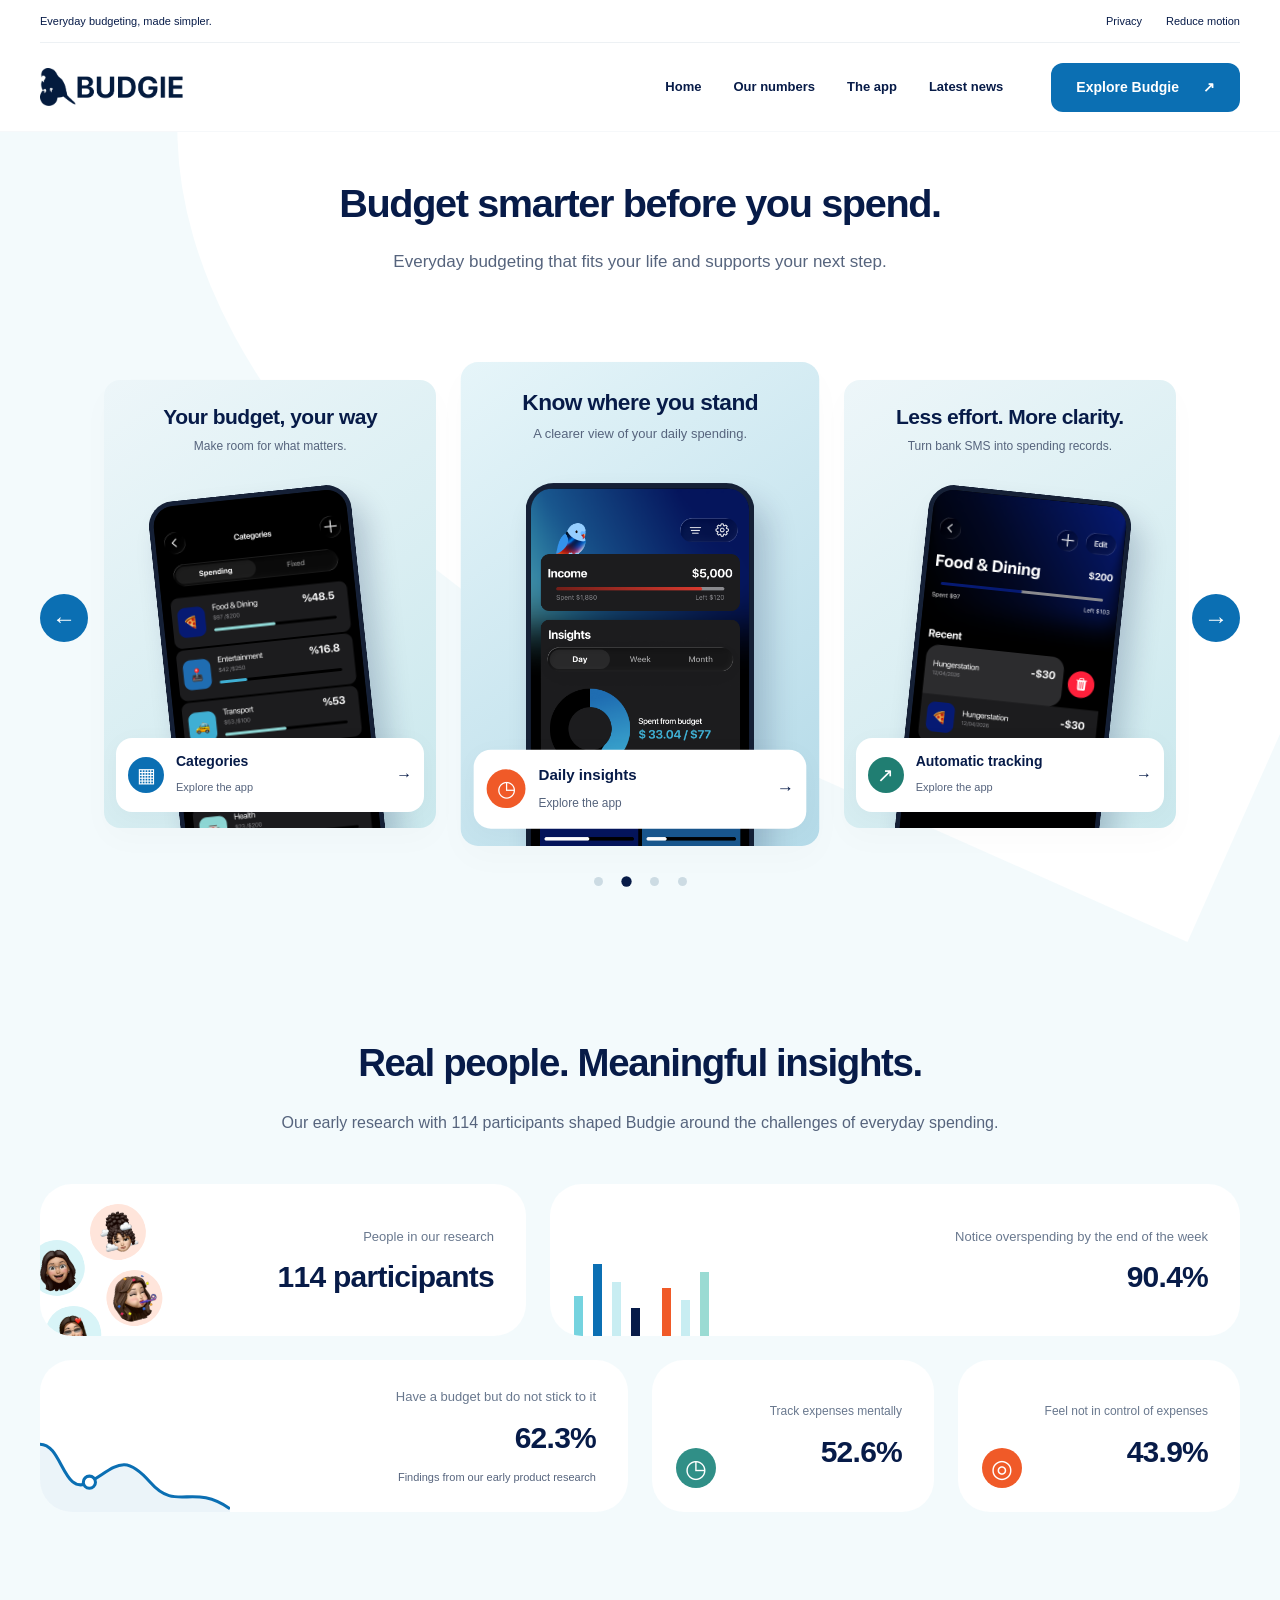
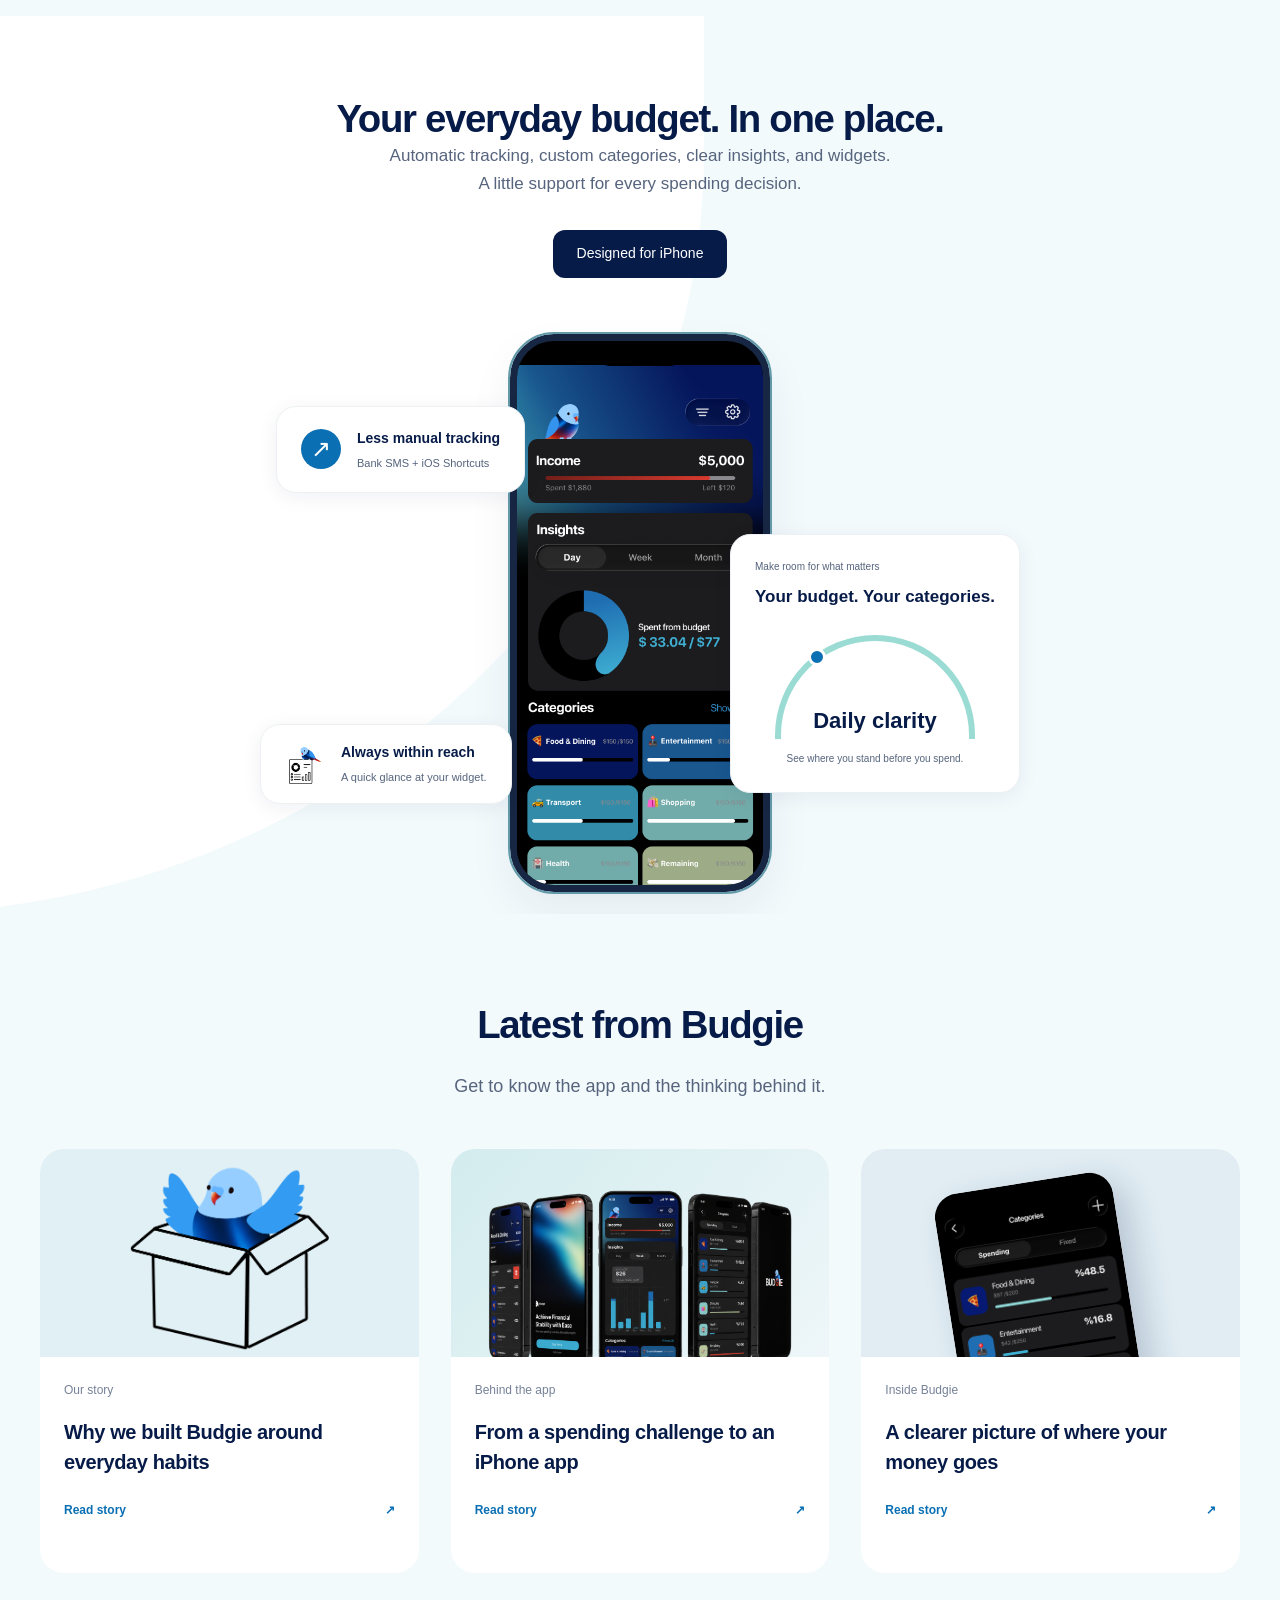
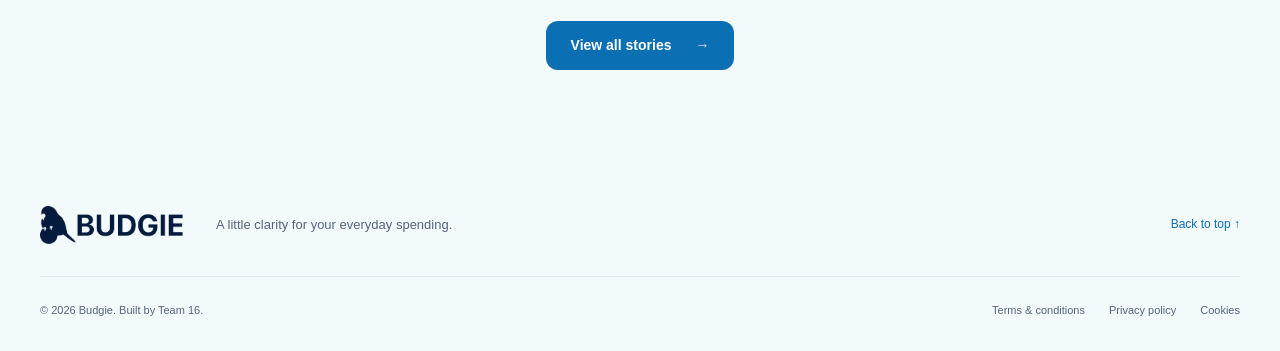
==== commit 1cdfed56: "Simplify homepage to four sections and add website policy pages" ====
--- a/index.html
+++ b/index.html
@@ -1,24 +1,15 @@
 <!doctype html>
-<html lang="en">
+<html lang="en" id="top">
   <head>
     <meta charset="utf-8" />
     <meta name="viewport" content="width=device-width,initial-scale=1" />
-    <title>Budgie — Budget smarter before you spend</title>
+    <title>Budget smarter before you spend — Budgie</title>
     <meta
       name="description"
-      content="Meet Budgie: everyday budgeting for iPhone. Discover automated expense tracking, custom budgets, spending insights, and the team and research behind the app."
+      content="Discover Budgie, our research, the iPhone app, and our latest product stories."
     />
     <meta name="theme-color" content="#071b48" />
-    <meta
-      property="og:title"
-      content="Budgie — Budget smarter before you spend"
-    />
-    <meta
-      property="og:description"
-      content="Get to know the app, our story, and a simpler approach to everyday budgeting."
-    />
-    <meta property="og:type" content="website" />
-    <link rel="icon" href="images/bird-05.png" type="image/png" />
+    <link rel="icon" href="images/bird-05.png" />
     <link rel="stylesheet" href="styles.css" />
     <script src="site-config.js" defer></script>
     <script src="site.js" defer></script>
@@ -29,8 +20,7 @@
       <div class="nav-container">
         <span>Everyday budgeting, made simpler.</span>
         <div>
-          <a href="#team">Meet the team</a
-          ><a href="#faq">Questions &amp; answers</a
+          <a href="privacy.html">Privacy</a
           ><button class="motion-toggle" aria-pressed="false">
             Reduce motion
           </button>
@@ -43,13 +33,9 @@
           ><img
             src="images/budgie-logo.png"
             alt="Budgie"
-            width="152"
-            height="40"
-        /></a>
-        <div class="nav-switch">
-          <a href="#features">The app</a><a href="#about">Our story</a>
-        </div>
-        <button
+            width="144"
+            height="38" /></a
+        ><button
           class="menu-toggle"
           aria-expanded="false"
           aria-controls="primary-nav"
@@ -57,9 +43,8 @@
           Menu <span aria-hidden="true">☰</span>
         </button>
         <nav id="primary-nav" aria-label="Main navigation">
-          <a href="#features">Features</a
-          ><a href="#how-it-works">How it works</a
-          ><a href="#how-we-built-it">Our process</a><a href="#team">About us</a
+          <a href="#home">Home</a><a href="#numbers">Our numbers</a
+          ><a href="#app">The app</a><a href="#news">Latest news</a
           ><a class="button" href="#app"
             >Explore Budgie <span aria-hidden="true">↗</span></a
           >
@@ -70,11 +55,10 @@
       <section id="home" class="hero-section">
         <div class="container">
           <div class="section-heading">
-            <p class="eyebrow">A little clarity. Every day.</p>
             <h1>Budget smarter before you spend.</h1>
             <p>
-              Understand your spending. Build better habits. Make room for what
-              matters.
+              Everyday budgeting that fits your life and supports your next
+              step.
             </p>
           </div>
           <div
@@ -100,7 +84,7 @@
                     fetchpriority="auto"
                   />
                 </div>
-                <a class="card-link" href="#features"
+                <a class="card-link" href="#app"
                   ><span class="round-icon" aria-hidden="true">▦</span
                   ><span
                     ><strong>Categories</strong
@@ -120,7 +104,7 @@
                     fetchpriority="high"
                   />
                 </div>
-                <a class="card-link" href="#features"
+                <a class="card-link" href="#app"
                   ><span class="round-icon" aria-hidden="true">◷</span
                   ><span
                     ><strong>Daily insights</strong
@@ -141,7 +125,7 @@
                     fetchpriority="auto"
                   />
                 </div>
-                <a class="card-link" href="#how-it-works"
+                <a class="card-link" href="#app"
                   ><span class="round-icon" aria-hidden="true">↗</span
                   ><span
                     ><strong>Automatic tracking</strong
@@ -162,7 +146,7 @@
                     fetchpriority="auto"
                   />
                 </div>
-                <a class="card-link" href="#widgets"
+                <a class="card-link" href="#app"
                   ><span class="round-icon" aria-hidden="true">▦</span
                   ><span
                     ><strong>Widgets</strong
@@ -200,1101 +184,340 @@
           </div>
         </div>
       </section>
-
-      <!-- PAGE SECTION -->
-      <!-- Editable feature cards -->
-      <section id="features" class="tinted">
+      <section id="numbers" class="numbers-section">
         <div class="container">
           <div class="section-heading">
-            <p class="eyebrow">Designed for your everyday</p>
-            <h2>More confidence. Less guesswork.</h2>
-            <p>A simpler way to organize, track, and understand your money.</p>
-          </div>
-          <div class="expand-grid">
-            <article class="expand-card tone-0">
-              <div class="expand-copy">
-                <p>Make it yours</p>
-                <h3>Budgets that fit your life</h3>
-                <p class="expand-description">
-                  Set spending categories and budgets around your priorities.
-                </p>
-              </div>
-              <img
-                src="images/interface-13.png"
-                alt="Budgets that fit your life in Budgie"
+            <h2>Real people. Meaningful insights.</h2>
+            <p>
+              Our early research with 114 participants shaped Budgie around the
+              challenges of everyday spending.
+            </p>
+          </div>
+          <div class="metrics-grid">
+            <article class="metric people-metric">
+              <div class="metric-copy">
+                <p>People in our research</p>
+                <h3>114 participants</h3>
+              </div>
+              <div class="metric-art people-art" aria-hidden="true">
+                <img src="images/team-abeer.png" alt="" /><img
+                  src="images/team-ruba.png"
+                  alt=""
+                /><img src="images/team-wasan.png" alt="" /><img
+                  src="images/team-raghad.png"
+                  alt=""
+                />
+              </div>
+            </article>
+            <article class="metric awareness-metric">
+              <div class="metric-copy">
+                <p>Notice overspending by the end of the week</p>
+                <h3>90.4%</h3>
+              </div>
+              <div class="metric-art bars" aria-hidden="true">
+                <i></i><i></i><i></i><i></i><i></i><i></i><i></i>
+              </div>
+            </article>
+            <article class="metric habit-metric">
+              <div class="metric-copy">
+                <p>Have a budget but do not stick to it</p>
+                <h3>62.3%</h3>
+                <small>Findings from our early product research</small>
+              </div>
+              <svg
+                class="metric-art wave"
+                aria-hidden="true"
+                viewBox="0 0 250 110"
+              >
+                <path
+                  d="M0 20 C30 20 30 90 65 70 S110 30 145 70 S200 70 250 105"
+                  fill="none"
+                  stroke="currentColor"
+                  stroke-width="4"
+                />
+                <path
+                  d="M0 20 C30 20 30 90 65 70 S110 30 145 70 S200 70 250 105 L250 110H0Z"
+                  fill="currentColor"
+                  opacity=".08"
+                />
+                <circle
+                  cx="65"
+                  cy="70"
+                  r="8"
+                  fill="white"
+                  stroke="currentColor"
+                  stroke-width="4"
+                />
+              </svg>
+            </article>
+            <article class="metric mental-metric">
+              <div class="metric-copy">
+                <p>Track expenses mentally</p>
+                <h3>52.6%</h3>
+              </div>
+              <span class="metric-icon" aria-hidden="true">◷</span>
+            </article>
+            <article class="metric control-metric">
+              <div class="metric-copy">
+                <p>Feel not in control of expenses</p>
+                <h3>43.9%</h3>
+              </div>
+              <span class="metric-icon orange" aria-hidden="true">◎</span>
+            </article>
+          </div>
+        </div>
+      </section>
+      <section id="app" class="app-section">
+        <div class="container">
+          <div class="section-heading">
+            <h2>Your everyday budget. In one place.</h2>
+            <p>
+              Automatic tracking, custom categories, clear insights, and
+              widgets.<br />A little support for every spending decision.
+            </p>
+            <a class="button app-store-link" hidden>Download on the App Store</a
+            ><span class="platform-label">Designed for iPhone</span>
+          </div>
+          <div class="app-composition">
+            <div class="app-phone">
+              <span class="phone-island" aria-hidden="true"></span
+              ><img
+                src="images/interface-09.png"
+                alt="Budgie dashboard with income, spending insights, and budget categories"
                 loading="lazy"
-              /><a class="expand-link" href="#budget-guide"
-                ><span>Learn more</span><b aria-hidden="true">↗</b
-                ><span class="sr-only"> about make it yours</span></a
-              >
-            </article>
-            <article class="expand-card tone-1">
-              <div class="expand-copy">
-                <p>Track with less effort</p>
-                <h3>Small purchases, accounted for</h3>
-                <p class="expand-description">
-                  Use iOS Shortcuts with bank SMS to import spending and reduce
-                  manual entry.
-                </p>
-              </div>
-              <img
-                src="images/interface-18.png"
-                alt="Small purchases, accounted for in Budgie"
-                loading="lazy"
-              /><a class="expand-link" href="#how-it-works"
-                ><span>Learn more</span><b aria-hidden="true">↗</b
-                ><span class="sr-only"> about track with less effort</span></a
-              >
-            </article>
-            <article class="expand-card tone-2">
-              <div class="expand-copy">
-                <p>See the bigger picture</p>
-                <h3>Insights you can act on</h3>
-                <p class="expand-description">
-                  Review daily, weekly, and monthly spending to understand your
-                  habits.
-                </p>
-              </div>
-              <img
-                src="images/interface-10.png"
-                alt="Insights you can act on in Budgie"
-                loading="lazy"
-              /><a class="expand-link" href="#screens"
-                ><span>Learn more</span><b aria-hidden="true">↗</b
-                ><span class="sr-only"> about see the bigger picture</span></a
-              >
-            </article>
-            <article class="expand-card tone-3">
-              <div class="expand-copy">
-                <p>Keep it in sight</p>
-                <h3>Your budget, at a glance</h3>
-                <p class="expand-description">
-                  Check your remaining budget quickly with a Budgie widget.
-                </p>
-              </div>
-              <img
-                src="images/feature-widget.png"
-                alt="Your budget, at a glance in Budgie"
-                loading="lazy"
-              /><a class="expand-link" href="#widgets"
-                ><span>Learn more</span><b aria-hidden="true">↗</b
-                ><span class="sr-only"> about keep it in sight</span></a
-              >
-            </article>
-          </div>
-        </div>
-      </section>
-
-      <!-- PAGE SECTION -->
-      <section id="about">
-        <div class="container">
-          <div class="intro-grid">
-            <div>
-              <p class="eyebrow">Why we built Budgie</p>
-              <h2 class="section-title">
-                Good habits start with a little support.
-              </h2>
-
-              <div class="text-block">
-                <p>
-                  Managing money is not always difficult because people do not
-                  care. It is often difficult because tracking expenses takes
-                  effort, spending decisions happen quickly, and many users only
-                  notice overspending after the money is already gone.
-                </p>
-
-                <p>
-                  Budgie was created to support adults in Saudi Arabia who want
-                  better financial stability but struggle with consistency,
-                  impulsive spending, and manual budgeting.
-                </p>
-
-                <p>
-                  The goal is to create a simple, low-effort budgeting
-                  experience that helps users feel more aware, confident, and in
-                  control of their daily spending.
-                </p>
-              </div>
-            </div>
-
-            <div class="intro-visual">
-              <img
-                loading="lazy"
-                src="images/box-bird.png"
-                alt="Budgie bird box illustration"
               />
             </div>
+            <div class="floating-card tracking-float">
+              <span class="float-icon" aria-hidden="true">↗</span>
+              <div>
+                <strong>Less manual tracking</strong>
+                <p>Bank SMS + iOS Shortcuts</p>
+              </div>
+            </div>
+            <div class="floating-card budget-float">
+              <small>Make room for what matters</small
+              ><strong>Your budget. Your categories.</strong>
+              <div class="budget-arc" aria-hidden="true">
+                <span>Daily clarity</span>
+              </div>
+              <p>See where you stand before you spend.</p>
+            </div>
+            <div class="floating-card widget-float">
+              <img src="images/bird-05.png" alt="" />
+              <div>
+                <strong>Always within reach</strong>
+                <p>A quick glance at your widget.</p>
+              </div>
+            </div>
           </div>
         </div>
       </section>
-
-      <!-- PAGE SECTION -->
-      <section class="mission">
-        <div class="container">
-          <p class="eyebrow">Our purpose</p>
-          <p>
-            An app that helps adult users with irregular spending maintain
-            financial stability and consistency by categorizing income, tracking
-            daily transactions, and providing real-time affordability insights.
-          </p>
-        </div>
-      </section>
-
-      <!-- PAGE SECTION -->
-      <section id="how-it-works">
+      <section id="news" class="news-section">
         <div class="container">
           <div class="section-heading">
-            <p class="eyebrow">Getting started</p>
-            <h2>A little setup. A clearer everyday.</h2>
-            <p>Build a budgeting routine that works for you.</p>
-          </div>
-          <div class="steps-grid">
-            <article>
-              <span class="step-number">01</span>
-              <h3>Set your budget</h3>
-              <p>
-                Organize your income and create spending categories for the
-                things that matter to you.
-              </p>
-            </article>
-            <article>
-              <span class="step-number">02</span>
-              <h3>Set up tracking</h3>
-              <p>
-                Configure an iOS Shortcuts automation to import your bank SMS
-                transactions into Budgie.
-              </p>
-            </article>
-            <article>
-              <span class="step-number">03</span>
-              <h3>Stay in the picture</h3>
-              <p>
-                Review your spending, check your remaining budget, and use
-                insights to guide your next decision.
-              </p>
-            </article>
-          </div>
-        </div>
-      </section>
-
-      <!-- PAGE SECTION -->
-      <section id="widgets" class="tinted">
-        <div class="container split">
-          <div>
-            <p class="eyebrow">Widgets</p>
-            <h2>Budget visibility<br />at a glance.</h2>
-            <p>
-              Keep your budget close throughout the day. Budgie’s widgets let
-              you check your spending quickly without opening the app.
-            </p>
-            <a class="button" href="#screens"
-              >Explore app screens <span aria-hidden="true">→</span></a
+            <h2>Latest from Budgie</h2>
+            <p>Get to know the app and the thinking behind it.</p>
+          </div>
+          <div class="news-grid">
+            <article class="news-card">
+              <button
+                class="news-open"
+                data-story="research-story"
+                aria-haspopup="dialog"
+              >
+                <div class="news-image bird-news">
+                  <img src="images/box-bird.png" alt="" loading="lazy" />
+                </div>
+                <div class="news-copy">
+                  <p>Our story</p>
+                  <h3>Why we built Budgie around everyday habits</h3>
+                  <span>Read story <b aria-hidden="true">↗</b></span>
+                </div>
+              </button>
+            </article>
+            <article class="news-card">
+              <button
+                class="news-open"
+                data-story="development-story"
+                aria-haspopup="dialog"
+              >
+                <div class="news-image app-news">
+                  <img src="images/budgie-mockup.png" alt="" loading="lazy" />
+                </div>
+                <div class="news-copy">
+                  <p>Behind the app</p>
+                  <h3>From a spending challenge to an iPhone app</h3>
+                  <span>Read story <b aria-hidden="true">↗</b></span>
+                </div>
+              </button>
+            </article>
+            <article class="news-card">
+              <button
+                class="news-open"
+                data-story="features-story"
+                aria-haspopup="dialog"
+              >
+                <div class="news-image screen-news">
+                  <img src="images/interface-13.png" alt="" loading="lazy" />
+                </div>
+                <div class="news-copy">
+                  <p>Inside Budgie</p>
+                  <h3>A clearer picture of where your money goes</h3>
+                  <span>Read story <b aria-hidden="true">↗</b></span>
+                </div>
+              </button>
+            </article>
+          </div>
+          <div class="news-action">
+            <button
+              class="button"
+              data-story="all-stories"
+              aria-haspopup="dialog"
             >
-          </div>
-          <div class="widget-visual">
-            <img
-              src="images/feature-widget.png"
-              alt="Budgie widget preview"
-              loading="lazy"
-            />
-          </div>
-        </div>
-      </section>
-
-      <!-- PAGE SECTION -->
-      <section class="value-section" id="our-approach">
-        <div class="container">
-          <div class="value-grid">
-            <div>
-              <p class="eyebrow">Our approach</p>
-              <h2 class="section-title white">
-                Daily financial control, without the effort.
-              </h2>
-            </div>
-
-            <div class="value-copy">
-              <p>
-                Budgie helps users stay in control of their daily spending by
-                turning budgeting into an automated, real-time, and effortless
-                experience.
-              </p>
-
-              <p>
-                Unlike traditional financial apps that only show users what they
-                spent after the fact, Budgie helps users make smarter decisions
-                before overspending happens.
-              </p>
-
-              <div class="value-list">
-                <div class="value-item">
-                  <strong>Automated tracking</strong>
-                  <span>Through iOS Shortcuts and SMS notifications.</span>
-                </div>
-
-                <div class="value-item">
-                  <strong>Customizable budgets</strong>
-                  <span>Across different cards and spending categories.</span>
-                </div>
-
-                <div class="value-item">
-                  <strong>Daily budget focus</strong>
-                  <span>Makes money management easier and more realistic.</span>
-                </div>
-
-                <div class="value-item">
-                  <strong>Easy widget access</strong>
-                  <span
-                    >Lets users check their budget quickly without opening the
-                    app.</span
-                  >
-                </div>
-              </div>
-            </div>
-          </div>
-
-          <div class="one-line">
-            Budgie gives users daily financial control by combining automated
-            tracking, customizable budgets, and real-time spending guidance in
-            one simple app.
-          </div>
-        </div>
-      </section>
-
-      <!-- PAGE SECTION -->
-      <section class="mockup-section" id="app">
-        <div class="container">
-          <p class="eyebrow">Meet your everyday budget companion</p>
-          <h2 class="section-title white">Your money. A clearer picture.</h2>
-
-          <p class="section-lead">
-            Budgie brings automated tracking, customizable budgets, spending
-            insights, and quick widget access together on iPhone.
-          </p>
-          <a class="button" href="#how-it-works"
-            >See how it works <span aria-hidden="true">→</span></a
-          ><a class="button app-store-link" hidden>Download on the App Store</a
-          ><img
-            loading="lazy"
-            class="mockup-image"
-            src="images/budgie-mockup.png"
-            alt="Budgie app mockup"
-          />
-        </div>
-      </section>
-
-      <!-- PAGE SECTION -->
-      <section id="how-we-built-it">
-        <div class="container">
-          <p class="eyebrow">Our Process</p>
-          <h2 class="section-title">How we brought Budgie to life.</h2>
-
-          <p class="section-lead">
-            We combined behavioral research, thoughtful design, and native iOS
-            development to make everyday budgeting easier.
-          </p>
-          <div class="tech-strip">
-            <span>SwiftUI</span><span>iOS Shortcuts</span
-            ><span>Bank SMS import</span><span>Widgets</span>
-          </div>
-          <div class="process-list">
-            <div class="process-item">
-              <div class="process-number">01</div>
-              <h3>Understanding the Problem</h3>
-              <p>
-                We explored why budgeting is challenging for many. The main
-                issues include lack of awareness, consistency, discipline, and
-                supportive systems for better spending.
-              </p>
-            </div>
-
-            <div class="process-item">
-              <div class="process-number">02</div>
-              <h3>Research & Insights</h3>
-              <p>
-                Our research revealed that expense management is primarily a
-                behavioral issue. Users need support before they spend, not just
-                afterward.
-              </p>
-            </div>
-
-            <div class="process-item">
-              <div class="process-number">03</div>
-              <h3>Defining the Opportunity</h3>
-              <p>
-                Saudi Arabia’s growing fintech sector and rising digital payment
-                habits created an opportunity for a localized budgeting app that
-                fits daily financial behavior.
-              </p>
-            </div>
-
-            <div class="process-item">
-              <div class="process-number">04</div>
-              <h3>Designing the Solution</h3>
-              <p>
-                We designed Budgie to be visual, simple, and easy to use. The
-                app shows income, spending, remaining balance, categories, and
-                insights clearly.
-              </p>
-            </div>
-
-            <div class="process-item">
-              <div class="process-number">05</div>
-              <h3>Supporting Better Habits</h3>
-              <p>
-                Budgie keeps users informed through alerts, spending insights,
-                and guidance on purchase impact without making users feel judged
-                or overwhelmed.
-              </p>
-            </div>
-          </div>
-        </div>
-        <div class="container build-note">
-          <h3>Built for iPhone</h3>
-          <p>
-            Budgie’s interface is built with SwiftUI. Its tracking flow uses iOS
-            Shortcuts to bring bank SMS transactions into the app, while
-            categories, insights, and widgets help turn those records into an
-            everyday budgeting habit.
-          </p>
-        </div>
-      </section>
-
-      <!-- PAGE SECTION -->
-      <section class="research-section" id="research">
-        <div class="container">
-          <p class="eyebrow">Our research</p>
-          <h2 class="section-title">Built around real spending habits.</h2>
-
-          <p class="section-lead">
-            In our early product research, we engaged 114 participants to
-            understand how people manage budgets, track spending, and experience
-            loss of control with daily expenses.
-          </p>
-
-          <div class="research-layout">
-            <div class="research-summary">
-              <h3>Key insight</h3>
-              <p>
-                Users are not missing awareness only. They are missing a system
-                that helps them act at the right time, especially before small
-                daily purchases turn into overspending.
-              </p>
-            </div>
-
-            <div>
-              <div class="research-stats">
-                <div class="stat-card">
-                  <strong>62.3%</strong>
-                  <span>have a budget but do not stick to it.</span>
-                </div>
-
-                <div class="stat-card">
-                  <strong>90.4%</strong>
-                  <span>realize overspending by the end of the week.</span>
-                </div>
-
-                <div class="stat-card">
-                  <strong>52.6%</strong>
-                  <span>track expenses mentally.</span>
-                </div>
-
-                <div class="stat-card">
-                  <strong>43.9%</strong>
-                  <span>feel not in control of their expenses.</span>
-                </div>
-              </div>
-            </div>
-          </div>
-        </div>
-      </section>
-
-      <!-- PAGE SECTION -->
-      <section class="team-section" id="team">
-        <div class="container">
-          <p class="eyebrow">Team</p>
-          <h2 class="section-title white">Built by Team 16.</h2>
-
-          <p class="section-lead">
-            A team of developers, designers, and analysts working toward simpler
-            everyday budgeting.
-          </p>
-
-          <div class="team-grid">
-            <article class="team-card">
-              <img
-                loading="lazy"
-                src="images/team-wasan.png"
-                alt="Wasan Jayid Althagafi"
-              />
-              <h3>Wasan Jayid Althagafi</h3>
-              <p>Full Stack Developer</p>
-            </article>
-
-            <article class="team-card">
-              <img
-                loading="lazy"
-                src="images/team-abeer.png"
-                alt="Abeer Jeilani Osman"
-              />
-              <h3>Abeer Jeilani Osman</h3>
-              <p>Full Stack Developer</p>
-            </article>
-
-            <article class="team-card">
-              <img
-                loading="lazy"
-                src="images/team-lojaen.png"
-                alt="Lojaen Jehad Ayash"
-              />
-              <h3>Lojaen Jehad Ayash</h3>
-              <p>Full Stack Developer</p>
-            </article>
-
-            <article class="team-card">
-              <img
-                loading="lazy"
-                src="images/team-ruba.png"
-                alt="Ruba Mohammed Alghamdi"
-              />
-              <h3>Ruba Mohammed Alghamdi</h3>
-              <p>Front-End | Design</p>
-              <a
-                class="linkedin-link"
-                href="https://www.linkedin.com/in/ruba-alghamdi-a92981314/"
-                target="_blank"
-                rel="noopener noreferrer"
-                >LinkedIn</a
-              >
-            </article>
-
-            <article class="team-card">
-              <img
-                loading="lazy"
-                src="images/team-raghad.png"
-                alt="Raghad Nawaf Aljuid"
-              />
-              <h3>Raghad Nawaf Aljuid</h3>
-              <p>Data Analyst | Back-End</p>
-            </article>
-          </div>
-        </div>
-      </section>
-
-      <!-- PAGE SECTION -->
-      <section id="explore-more">
-        <div class="container">
-          <div class="section-heading">
-            <p class="eyebrow">A closer look</p>
-            <h2>Explore the details.</h2>
-            <p>Discover the thinking, design, and screens behind Budgie.</p>
-          </div>
-          <details class="detail-section">
-            <summary>The app and the opportunity</summary>
-            <div class="detail-content">
-              <section id="product-details">
-                <div class="container">
-                  <div class="about-header">
-                    <div>
-                      <p class="eyebrow">About Budgie</p>
-                      <h3 class="section-title">
-                        A finance app that supports behavior.
-                      </h3>
-                    </div>
-
-                    <div class="text-block">
-                      <p>
-                        Budgie is a smart budgeting app designed to help users
-                        track expenses, organize spending, and understand the
-                        impact of their purchases in real time.
-                      </p>
-
-                      <p>
-                        The app reduces the friction of manual expense tracking
-                        by automatically recording and categorizing spending. It
-                        gives users clear insights into where their money goes,
-                        alerts them when they are close to budget limits, and
-                        helps them pause before making unnecessary purchases.
-                      </p>
-                    </div>
-                  </div>
-
-                  <div class="core-card">
-                    <h3>Core idea</h3>
-                    <p>
-                      A low-effort budgeting app that helps users stay
-                      consistent, understand their spending, and make smarter
-                      purchase decisions before they pay.
-                    </p>
-                  </div>
-
-                  <div class="features-grid">
-                    <article class="feature-card">
-                      <img
-                        loading="lazy"
-                        src="images/feature-categorize.png"
-                        alt="Categorize your budget screen"
-                      />
-                    </article>
-
-                    <article class="feature-card">
-                      <img
-                        loading="lazy"
-                        src="images/feature-tracking.png"
-                        alt="Automated payment tracking screen"
-                      />
-                    </article>
-
-                    <article class="feature-card">
-                      <img
-                        loading="lazy"
-                        src="images/feature-performance.png"
-                        alt="Performance details screen"
-                      />
-                    </article>
-
-                    <article class="feature-card">
-                      <img
-                        loading="lazy"
-                        src="images/feature-widget.png"
-                        alt="Budgie widget preview"
-                      />
-                    </article>
-                  </div>
-                </div>
-              </section>
-
-              <!-- PAGE SECTION -->
-              <section class="problem-section">
-                <div class="container">
-                  <p class="eyebrow">Problem / Opportunity</p>
-                  <h2 class="section-title">
-                    Budgeting fails at the moment of spending.
-                  </h2>
-
-                  <div class="problem-grid">
-                    <div class="problem-card">
-                      <h3>The problem</h3>
-
-                      <p>
-                        People do not fail at budgeting because they lack
-                        financial knowledge. They fail because daily spending is
-                        fast, invisible, and often influenced by habits,
-                        emotions, and social pressure.
-                      </p>
-                    </div>
-
-                    <div class="problem-card">
-                      <h3>The opportunity</h3>
-
-                      <p>
-                        Most financial apps help users pay, save, track, or
-                        analyze their money, but they do not support users at
-                        the moment when spending decisions happen.
-                      </p>
-
-                      <p>
-                        This creates an opportunity for Budgie to help users
-                        build consistent financial behavior through automated
-                        expense tracking, customizable daily budgets, and
-                        real-time purchase feedback.
-                      </p>
-                    </div>
-                  </div>
-                </div>
-              </section>
-            </div>
-          </details>
-          <details class="detail-section">
-            <summary>Our visual identity and design system</summary>
-            <div class="detail-content">
-              <section id="design">
-                <div class="container">
-                  <p class="eyebrow">Style Guides</p>
-                  <h2 class="section-title">
-                    Friendly, clear, and financially stable.
-                  </h2>
-
-                  <div class="style-grid">
-                    <div class="guide-card">
-                      <h3>Visual Direction</h3>
-                      <p>
-                        The color system reflects freshness, movement, and quick
-                        action. The dark and neutral colors create contrast and
-                        keep the design modern and clear.
-                      </p>
-                    </div>
-
-                    <div class="guide-card">
-                      <h3>Typography</h3>
-                      <p>
-                        SF Pro Display is used for titles and important headings
-                        because it is clean, bold, and easy to scan.
-                      </p>
-                      <p>
-                        SF Pro Rounded gives the app a softer and more
-                        approachable personality, making financial management
-                        feel less intimidating.
-                      </p>
-                    </div>
-
-                    <div class="guide-card">
-                      <h3>Primary Colors</h3>
-                      <p>
-                        Blue tones communicate stability, trust, clarity, and
-                        financial awareness.
-                      </p>
-
-                      <div class="palette">
-                        <div class="swatch c1"></div>
-                        <div class="swatch c2"></div>
-                        <div class="swatch c3"></div>
-                        <div class="swatch c4"></div>
-                        <div class="swatch c5"></div>
-                        <div class="swatch c6"></div>
-                      </div>
-                    </div>
-
-                    <div class="guide-card">
-                      <h3>Neutral Colors</h3>
-                      <p>
-                        Neutral shades support readability, contrast, and a
-                        clean app structure.
-                      </p>
-
-                      <div class="palette">
-                        <div class="swatch n1"></div>
-                        <div class="swatch n2"></div>
-                        <div class="swatch n3"></div>
-                        <div class="swatch n4"></div>
-                        <div class="swatch n5"></div>
-                      </div>
-                    </div>
-
-                    <div class="guide-card wide-card">
-                      <h3>Margins, Sizes, and Corners</h3>
-                      <p>
-                        Spacing in Budgie follows multiples of 8 to keep the
-                        layout consistent and organized. Corner radius follows
-                        multiples of 2, creating a 1:4 relationship between
-                        corners and spacing.
-                      </p>
-
-                      <img
-                        loading="lazy"
-                        class="guide-image"
-                        src="images/spacing-guide.png"
-                        alt="Budgie spacing and corner guide"
-                      />
-                    </div>
-
-                    <div class="guide-card wide-card">
-                      <h3>Images</h3>
-                      <p>
-                        The visual elements are inspired by the budgie bird,
-                        which acts as the app’s mascot. The mascot gives the app
-                        a friendly and supportive personality.
-                      </p>
-
-                      <div class="bird-images">
-                        <img
-                          loading="lazy"
-                          src="images/bird-05.png"
-                          alt="Budgie bird illustration 1"
-                        />
-                        <img
-                          loading="lazy"
-                          src="images/bird-06.png"
-                          alt="Budgie bird illustration 2"
-                        />
-                        <img
-                          loading="lazy"
-                          src="images/bird-07.png"
-                          alt="Budgie bird illustration 3"
-                        />
-                      </div>
-
-                      <div class="bird-images">
-                        <img
-                          loading="lazy"
-                          src="images/bird-01.png"
-                          alt="Budgie bird illustration 1"
-                        />
-                        <img
-                          loading="lazy"
-                          src="images/bird-02.png"
-                          alt="Budgie bird illustration 2"
-                        />
-                        <img
-                          loading="lazy"
-                          src="images/bird-03.png"
-                          alt="Budgie bird illustration 3"
-                        />
-                        <img
-                          loading="lazy"
-                          src="images/bird-04.png"
-                          alt="Budgie bird illustration 4"
-                        />
-                      </div>
-                      <div class="bird-images">
-                        <img
-                          loading="lazy"
-                          src="images/bird-08.png"
-                          alt="Budgie bird illustration 1"
-                        />
-                        <img
-                          loading="lazy"
-                          src="images/bird-09.png"
-                          alt="Budgie bird illustration 2"
-                        />
-                      </div>
-                    </div>
-                  </div>
-                </div>
-              </section>
-            </div>
-          </details>
-          <details class="detail-section">
-            <summary>Set your first category budget</summary>
-            <div class="detail-content">
-              <section id="budget-guide">
-                <div class="container">
-                  <p class="eyebrow">A simple first step</p>
-                  <h2 class="section-title">Setting a monthly food budget.</h2>
-
-                  <p class="section-lead">
-                    Create a food budget in a few straightforward steps.
-                  </p>
-
-                  <div class="task-layout">
-                    <div class="flow-list">
-                      <div class="flow-item">Dashboard</div>
-                      <div class="flow-item">See All Categories</div>
-                      <div class="flow-item">Add Category</div>
-                      <div class="flow-item">Input Category Budget</div>
-                      <div class="flow-item">Save</div>
-                    </div>
-
-                    <img
-                      loading="lazy"
-                      class="task-image"
-                      src="images/task-flow-illustration.png"
-                      alt="Budgie task flow illustration"
-                    />
-                  </div>
-                </div>
-              </section>
-            </div>
-          </details>
-          <details class="detail-section">
-            <summary>Browse all 23 app screens</summary>
-            <div class="detail-content">
-              <section class="interfaces-section" id="screens">
-                <div class="container">
-                  <p class="eyebrow">Interfaces</p>
-                  <h2 class="section-title">App screens</h2>
-
-                  <div class="interfaces-grid">
-                    <a
-                      class="screen-link"
-                      href="images/interface-00.png"
-                      aria-label="Enlarge Budgie interface 0"
-                      ><img
-                        src="images/interface-00.png"
-                        alt="Budgie interface 0"
-                        loading="lazy"
-                    /></a>
-                    <a
-                      class="screen-link"
-                      href="images/interface-01.png"
-                      aria-label="Enlarge Budgie interface 1"
-                      ><img
-                        src="images/interface-01.png"
-                        alt="Budgie interface 1"
-                        loading="lazy"
-                    /></a>
-                    <a
-                      class="screen-link"
-                      href="images/interface-02.png"
-                      aria-label="Enlarge Budgie interface 2"
-                      ><img
-                        src="images/interface-02.png"
-                        alt="Budgie interface 2"
-                        loading="lazy"
-                    /></a>
-                    <a
-                      class="screen-link"
-                      href="images/interface-03.png"
-                      aria-label="Enlarge Budgie interface 3"
-                      ><img
-                        src="images/interface-03.png"
-                        alt="Budgie interface 3"
-                        loading="lazy"
-                    /></a>
-                    <a
-                      class="screen-link"
-                      href="images/interface-04.png"
-                      aria-label="Enlarge Budgie interface 4"
-                      ><img
-                        src="images/interface-04.png"
-                        alt="Budgie interface 4"
-                        loading="lazy"
-                    /></a>
-                    <a
-                      class="screen-link"
-                      href="images/interface-05.png"
-                      aria-label="Enlarge Budgie interface 5"
-                      ><img
-                        src="images/interface-05.png"
-                        alt="Budgie interface 5"
-                        loading="lazy"
-                    /></a>
-                    <a
-                      class="screen-link"
-                      href="images/interface-06.png"
-                      aria-label="Enlarge Budgie interface 6"
-                      ><img
-                        src="images/interface-06.png"
-                        alt="Budgie interface 6"
-                        loading="lazy"
-                    /></a>
-                    <a
-                      class="screen-link"
-                      href="images/interface-07.png"
-                      aria-label="Enlarge Budgie interface 7"
-                      ><img
-                        src="images/interface-07.png"
-                        alt="Budgie interface 7"
-                        loading="lazy"
-                    /></a>
-                    <a
-                      class="screen-link"
-                      href="images/interface-08.png"
-                      aria-label="Enlarge Budgie interface 8"
-                      ><img
-                        src="images/interface-08.png"
-                        alt="Budgie interface 8"
-                        loading="lazy"
-                    /></a>
-                    <a
-                      class="screen-link"
-                      href="images/interface-09.png"
-                      aria-label="Enlarge Budgie interface 9"
-                      ><img
-                        src="images/interface-09.png"
-                        alt="Budgie interface 9"
-                        loading="lazy"
-                    /></a>
-                    <a
-                      class="screen-link"
-                      href="images/interface-10.png"
-                      aria-label="Enlarge Budgie interface 10"
-                      ><img
-                        src="images/interface-10.png"
-                        alt="Budgie interface 10"
-                        loading="lazy"
-                    /></a>
-                    <a
-                      class="screen-link"
-                      href="images/interface-11.png"
-                      aria-label="Enlarge Budgie interface 11"
-                      ><img
-                        src="images/interface-11.png"
-                        alt="Budgie interface 11"
-                        loading="lazy"
-                    /></a>
-                    <a
-                      class="screen-link"
-                      href="images/interface-12.png"
-                      aria-label="Enlarge Budgie interface 12"
-                      ><img
-                        src="images/interface-12.png"
-                        alt="Budgie interface 12"
-                        loading="lazy"
-                    /></a>
-                    <a
-                      class="screen-link"
-                      href="images/interface-13.png"
-                      aria-label="Enlarge Budgie interface 13"
-                      ><img
-                        src="images/interface-13.png"
-                        alt="Budgie interface 13"
-                        loading="lazy"
-                    /></a>
-                    <a
-                      class="screen-link"
-                      href="images/interface-14.png"
-                      aria-label="Enlarge Budgie interface 14"
-                      ><img
-                        src="images/interface-14.png"
-                        alt="Budgie interface 14"
-                        loading="lazy"
-                    /></a>
-                    <a
-                      class="screen-link"
-                      href="images/interface-15.png"
-                      aria-label="Enlarge Budgie interface 15"
-                      ><img
-                        src="images/interface-15.png"
-                        alt="Budgie interface 15"
-                        loading="lazy"
-                    /></a>
-                    <a
-                      class="screen-link"
-                      href="images/interface-16.png"
-                      aria-label="Enlarge Budgie interface 16"
-                      ><img
-                        src="images/interface-16.png"
-                        alt="Budgie interface 16"
-                        loading="lazy"
-                    /></a>
-                    <a
-                      class="screen-link"
-                      href="images/interface-17.png"
-                      aria-label="Enlarge Budgie interface 17"
-                      ><img
-                        src="images/interface-17.png"
-                        alt="Budgie interface 17"
-                        loading="lazy"
-                    /></a>
-                    <a
-                      class="screen-link"
-                      href="images/interface-18.png"
-                      aria-label="Enlarge Budgie interface 18"
-                      ><img
-                        src="images/interface-18.png"
-                        alt="Budgie interface 18"
-                        loading="lazy"
-                    /></a>
-                    <a
-                      class="screen-link"
-                      href="images/interface-19.png"
-                      aria-label="Enlarge Budgie interface 19"
-                      ><img
-                        src="images/interface-19.png"
-                        alt="Budgie interface 19"
-                        loading="lazy"
-                    /></a>
-                    <a
-                      class="screen-link"
-                      href="images/interface-20.png"
-                      aria-label="Enlarge Budgie interface 20"
-                      ><img
-                        src="images/interface-20.png"
-                        alt="Budgie interface 20"
-                        loading="lazy"
-                    /></a>
-                    <a
-                      class="screen-link"
-                      href="images/interface-21.png"
-                      aria-label="Enlarge Budgie interface 21"
-                      ><img
-                        src="images/interface-21.png"
-                        alt="Budgie interface 21"
-                        loading="lazy"
-                    /></a>
-                    <a
-                      class="screen-link"
-                      href="images/interface-22.png"
-                      aria-label="Enlarge Budgie interface 22"
-                      ><img
-                        src="images/interface-22.png"
-                        alt="Budgie interface 22"
-                        loading="lazy"
-                    /></a>
-                  </div>
-                </div>
-              </section>
-            </div>
-          </details>
-        </div>
-      </section>
-
-      <!-- PAGE SECTION -->
-      <section id="faq" class="tinted">
-        <div class="container faq-layout">
-          <div>
-            <p class="eyebrow">A few things to know</p>
-            <h2>Let’s make<br />things clear.</h2>
-          </div>
-          <div>
-            <details>
-              <summary>What does Budgie help me do?</summary>
-              <p>
-                Budgie helps you organize budgets, track daily transactions, and
-                understand spending through categories, insights, and widgets.
-              </p>
-            </details>
-            <details>
-              <summary>How does automatic tracking work?</summary>
-              <p>
-                Budgie uses iOS Shortcuts and bank SMS notifications. You set up
-                the automation on your iPhone to import transactions, then
-                review and categorize spending in Budgie.
-              </p>
-            </details>
-            <details>
-              <summary>Can I customize my budget?</summary>
-              <p>
-                Yes. Budgie supports customizable budgets across cards and
-                spending categories, so you can organize your spending around
-                your own priorities.
-              </p>
-            </details>
-            <details>
-              <summary>Who is Budgie designed for?</summary>
-              <p>
-                Budgie was created for adults in Saudi Arabia who want more
-                consistency and awareness in their daily spending, with less
-                manual budgeting effort.
-              </p>
-            </details>
+              View all stories <span aria-hidden="true">→</span>
+            </button>
           </div>
         </div>
       </section>
     </main>
     <footer>
       <div class="container">
-        <div class="footer-grid">
-          <div>
-            <a class="brand" href="#home"
-              ><img
-                src="images/budgie-logo.png"
-                alt="Budgie"
-                width="152"
-                height="40"
-            /></a>
-            <p>A little clarity for your everyday spending.</p>
-          </div>
-          <div>
-            <h3>Discover Budgie</h3>
-            <a href="#features">App features</a
-            ><a href="#how-it-works">Getting started</a
-            ><a href="#widgets">Widgets</a><a href="#screens">App screens</a>
-          </div>
-          <div>
-            <h3>Our story</h3>
-            <a href="#about">Why Budgie</a
-            ><a href="#how-we-built-it">How we built it</a
-            ><a href="#research">Our research</a
-            ><a href="#team">Meet the team</a>
-          </div>
-          <div>
-            <h3>Learn more</h3>
-            <a href="#faq">Questions &amp; answers</a
-            ><a href="#design">Our design</a
-            ><a href="#budget-guide">Set a category budget</a>
-          </div>
+        <div class="footer-top">
+          <a class="brand" href="index.html"
+            ><img
+              src="images/budgie-logo.png"
+              alt="Budgie"
+              width="144"
+              height="38"
+          /></a>
+          <p>A little clarity for your everyday spending.</p>
+          <a href="#top">Back to top ↑</a>
         </div>
         <div class="footer-bottom">
-          <span>© <span id="year">2026</span> Budgie. Built by Team 16.</span
-          ><a href="#home">Back to top ↑</a>
+          <span>© <span id="year">2026</span> Budgie. Built by Team 16.</span>
+          <nav aria-label="Legal">
+            <a href="terms.html">Terms &amp; conditions</a
+            ><a href="privacy.html">Privacy policy</a
+            ><a href="cookies.html">Cookies</a>
+          </nav>
         </div>
       </div>
     </footer>
-    <dialog class="image-dialog" aria-label="App screen preview">
-      <button class="dialog-close" aria-label="Close preview">×</button
-      ><img loading="lazy" alt="" />
-      <p></p>
+    <dialog
+      class="story-dialog"
+      id="research-story"
+      aria-labelledby="research-story-title"
+    >
+      <button class="dialog-close" aria-label="Close story">×</button>
+      <p class="eyebrow">Our story</p>
+      <h2 id="research-story-title">
+        Why we built Budgie around everyday habits
+      </h2>
+      <img
+        class="story-image bird-news"
+        src="images/box-bird.png"
+        alt="Budgie our story"
+        loading="lazy"
+      />
+      <p>
+        Managing money is not always difficult because people do not care.
+        Tracking expenses takes effort, spending decisions happen quickly, and
+        overspending can become clear only after the money is gone. Budgie was
+        created for adults in Saudi Arabia who want greater consistency and
+        awareness in their daily spending. Our early research with 114
+        participants helped shape a simple, low-effort budgeting experience.
+      </p>
+    </dialog>
+    <dialog
+      class="story-dialog"
+      id="development-story"
+      aria-labelledby="development-story-title"
+    >
+      <button class="dialog-close" aria-label="Close story">×</button>
+      <p class="eyebrow">Behind the app</p>
+      <h2 id="development-story-title">
+        From a spending challenge to an iPhone app
+      </h2>
+      <img
+        class="story-image app-news"
+        src="images/budgie-mockup.png"
+        alt="Budgie behind the app"
+        loading="lazy"
+      />
+      <p>
+        Team 16 brought research, design, and development together to build
+        Budgie. The interface uses SwiftUI, with iOS Shortcuts supporting bank
+        SMS transaction imports. We focused on clear categories, daily spending
+        insights, and widgets that help make budgeting part of an everyday
+        routine.
+      </p>
+    </dialog>
+    <dialog
+      class="story-dialog"
+      id="features-story"
+      aria-labelledby="features-story-title"
+    >
+      <button class="dialog-close" aria-label="Close story">×</button>
+      <p class="eyebrow">Inside Budgie</p>
+      <h2 id="features-story-title">
+        A clearer picture of where your money goes
+      </h2>
+      <img
+        class="story-image screen-news"
+        src="images/interface-13.png"
+        alt="Budgie inside budgie"
+        loading="lazy"
+      />
+      <p>
+        Budgie combines customizable budgets, spending categories, automatic
+        tracking through iOS Shortcuts, and daily, weekly, and monthly insights.
+        Widgets offer quick budget visibility without opening the app. The goal
+        is to help you understand your spending and approach your next purchase
+        with greater awareness.
+      </p>
+    </dialog>
+    <dialog
+      class="story-dialog"
+      id="all-stories"
+      aria-labelledby="all-stories-title"
+    >
+      <button class="dialog-close" aria-label="Close stories">×</button>
+      <p class="eyebrow">Budgie journal</p>
+      <h2 id="all-stories-title">Our latest stories</h2>
+      <article class="story-summary">
+        <p class="eyebrow">Our story</p>
+        <h3>Why we built Budgie around everyday habits</h3>
+        <p>
+          Managing money is not always difficult because people do not care.
+          Tracking expenses takes effort, spending decisions happen quickly, and
+          overspending can become clear only after the money is gone. Budgie was
+          created for adults in Saudi Arabia who want greater consistency and
+          awareness in their daily spending. Our early research with 114
+          participants helped shape a simple, low-effort budgeting experience.
+        </p>
+      </article>
+      <article class="story-summary">
+        <p class="eyebrow">Behind the app</p>
+        <h3>From a spending challenge to an iPhone app</h3>
+        <p>
+          Team 16 brought research, design, and development together to build
+          Budgie. The interface uses SwiftUI, with iOS Shortcuts supporting bank
+          SMS transaction imports. We focused on clear categories, daily
+          spending insights, and widgets that help make budgeting part of an
+          everyday routine.
+        </p>
+      </article>
+      <article class="story-summary">
+        <p class="eyebrow">Inside Budgie</p>
+        <h3>A clearer picture of where your money goes</h3>
+        <p>
+          Budgie combines customizable budgets, spending categories, automatic
+          tracking through iOS Shortcuts, and daily, weekly, and monthly
+          insights. Widgets offer quick budget visibility without opening the
+          app. The goal is to help you understand your spending and approach
+          your next purchase with greater awareness.
+        </p>
+      </article>
     </dialog>
   </body>
 </html>
--- a/styles.css
+++ b/styles.css
@@ -488,686 +488,745 @@
   background: var(--navy);
   transform: scale(1.15);
 }
-/* Expanding feature panels work with hover, keyboard focus, and ordinary touch links. */
-.expand-grid {
+/* Focused homepage: hero → numbers → app → news. */
+.section-heading {
+  max-width: 1080px;
+}
+.hero-section .container {
+  padding-top: 48px;
+  padding-bottom: 48px;
+}
+.hero-section h1 {
+  font-size: clamp(32px, 3.1vw, 44px);
+}
+.hero-section .section-heading {
+  margin-bottom: 72px;
+}
+.hero-section .section-heading > p:last-child {
+  font-size: 17px;
+}
+.hero-stage {
+  height: 520px;
+}
+.hero-card {
+  height: 448px;
+}
+.phone-preview {
+  width: 204px;
+}
+.hero-card:nth-child(2) .phone-preview {
+  width: 212px;
+}
+.hero-section:before {
+  border-radius: 0 0 0 56%;
+  transform: translate(10%, -28%) rotate(24deg);
+}
+.site-header nav {
+  gap: 32px;
+}
+.site-header nav .button {
+  margin-left: 16px;
+}
+.numbers-section,
+.news-section {
+  background: var(--pale);
+}
+.numbers-section .container {
+  padding-top: 96px;
+  padding-bottom: 104px;
+}
+.numbers-section .section-heading > p {
+  max-width: 950px;
+  margin-left: auto;
+  margin-right: auto;
+  font-size: 16px;
+}
+.metrics-grid {
+  display: grid;
+  grid-template-columns: repeat(12, minmax(0, 1fr));
+  gap: 24px;
+}
+.metric {
+  position: relative;
+  min-height: 152px;
+  background: white;
+  border-radius: 32px;
+  overflow: hidden;
+  padding: 24px 32px;
   display: flex;
-  gap: 24px;
-}
-.expand-card {
-  position: relative;
-  flex: 1;
-  min-width: 0;
-  height: 464px;
-  overflow: hidden;
-  border-radius: 24px;
+  align-items: center;
+  justify-content: flex-end;
   transition:
-    flex 0.55s var(--ease),
-    box-shadow 0.3s;
-  background: linear-gradient(145deg, var(--blue), #a8d9e8);
-  color: #fff;
-}
-.expand-card:first-child {
-  flex: 1.7;
-}
-.expand-grid:has(.expand-card:hover) .expand-card,
-.expand-grid:has(.expand-card:focus-within) .expand-card {
-  flex: 1;
-}
-.expand-grid .expand-card:hover,
-.expand-grid .expand-card:focus-within {
-  flex: 1.7;
+    transform 0.35s var(--ease),
+    box-shadow 0.35s;
+}
+.metric:hover {
+  transform: translateY(-6px);
   box-shadow: var(--shadow);
 }
-.expand-card.tone-1 {
-  background: linear-gradient(150deg, #7297aa, #dceaf0);
-  color: var(--navy);
-}
-.expand-card.tone-2 {
-  background: linear-gradient(145deg, #0c2858, #3e709a);
-}
-.expand-card.tone-3 {
-  background: linear-gradient(145deg, #9adbd3, #d8f4f7);
-  color: var(--navy);
-}
-.expand-copy {
-  padding: 24px;
+.metric-copy {
   position: relative;
   z-index: 2;
-}
-.expand-copy > p:first-child {
+  text-align: right;
+  max-width: 75%;
+}
+.metric-copy p {
+  font-size: 13px;
+  margin-bottom: 12px;
+  color: #69788e;
+}
+.metric-copy h3 {
+  font-size: 30px;
+  font-weight: 650;
+  letter-spacing: -0.025em;
+}
+.metric-copy small {
+  display: block;
+  font-size: 11px;
+  margin-top: 12px;
+  color: var(--muted);
+}
+.people-metric {
+  grid-column: span 5;
+}
+.awareness-metric {
+  grid-column: span 7;
+}
+.habit-metric {
+  grid-column: span 6;
+}
+.mental-metric,
+.control-metric {
+  grid-column: span 3;
+}
+.metric-art {
+  position: absolute;
+  left: 0;
+  bottom: 0;
+  pointer-events: none;
+}
+.people-art {
+  width: 150px;
+  display: grid;
+  grid-template-columns: repeat(2, 56px);
+  gap: 12px;
+  transform: rotate(-14deg) translate(-8px, 14px);
+}
+.people-art img {
+  width: 56px;
+  height: 56px;
+  object-fit: contain;
+  background: var(--soft);
+  border-radius: 50%;
+  padding: 4px;
+}
+.people-art img:nth-child(2n) {
+  background: #ffe5db;
+  transform: translateY(-20px);
+}
+.bars {
+  display: flex;
+  align-items: flex-end;
+  gap: 10px;
+  height: 78px;
+  padding: 0 0 0 24px;
+}
+.bars i {
+  display: block;
+  width: 9px;
+  background: var(--cyan);
+  height: 40px;
+}
+.bars i:nth-child(2) {
+  height: 72px;
+  background: var(--blue);
+}
+.bars i:nth-child(3) {
+  height: 54px;
+  opacity: 0.4;
+}
+.bars i:nth-child(4) {
+  height: 28px;
+  background: var(--navy);
+}
+.bars i:nth-child(5) {
+  height: 48px;
+  background: var(--orange);
+  margin-left: 12px;
+}
+.bars i:nth-child(6) {
+  height: 36px;
+  opacity: 0.4;
+}
+.bars i:nth-child(7) {
+  height: 64px;
+  background: var(--mint);
+}
+.wave {
+  width: 190px;
+  max-width: 35%;
+  color: var(--blue);
+}
+.metric-icon {
+  position: absolute;
+  left: 24px;
+  bottom: 24px;
+  display: grid;
+  place-items: center;
+  width: 40px;
+  height: 40px;
+  border-radius: 50%;
+  color: #fff;
+  background: #308f87;
+  font-size: 25px;
+}
+.metric-icon.orange {
+  background: var(--orange);
+}
+.mental-metric .metric-copy,
+.control-metric .metric-copy {
+  max-width: 100%;
+}
+.mental-metric .metric-copy p,
+.control-metric .metric-copy p {
   font-size: 12px;
+}
+.app-section {
+  position: relative;
+  background: var(--pale);
+  overflow: hidden;
+}
+.app-section:before {
+  content: "";
+  position: absolute;
+  inset: 0 45% 0 -20%;
+  background: white;
+  border-radius: 0 0 85% 0;
+}
+.app-section .container {
+  position: relative;
+  padding-top: 80px;
+  padding-bottom: 0;
+}
+.app-section .section-heading {
+  max-width: 850px;
+}
+.app-section .section-heading > p {
+  font-size: 17px;
+}
+.platform-label {
+  display: block;
+  margin: 32px auto 0;
+  width: fit-content;
+  border-radius: 12px;
+  background: var(--navy);
+  color: white;
+  font-size: 14px;
+  padding: 12px 24px;
+}
+.app-store-link {
+  margin-top: 32px;
+}
+.app-composition {
+  position: relative;
+  height: 580px;
+  width: min(760px, 100%);
+  margin: 56px auto 0;
+}
+.app-phone {
+  position: absolute;
+  left: 50%;
+  top: 0;
+  transform: translateX(-50%);
+  width: 260px;
+  height: 558px;
+  overflow: hidden;
+  border: 7px solid #172642;
+  outline: 2px solid #629aa9;
+  border-radius: 44px;
+  background: #000;
+  box-shadow: 0 20px 45px #071b4810;
+}
+.app-phone > img {
+  width: 100%;
+  height: auto;
+  padding-top: 24px;
+}
+.phone-island {
+  position: absolute;
+  width: 80px;
+  height: 18px;
+  top: 7px;
+  left: 50%;
+  transform: translateX(-50%);
+  border-radius: 16px;
+  background: #000;
+  z-index: 2;
+}
+.floating-card {
+  position: absolute;
+  border: 1px solid #edf1f3;
+  box-shadow: 0 4px 20px #071b4810;
+  border-radius: 20px;
+  background: #fff;
+  z-index: 3;
+  transition:
+    translate 0.4s var(--ease),
+    box-shadow 0.4s;
+}
+.app-composition:hover .floating-card {
+  translate: 0 -8px;
+  box-shadow: var(--shadow);
+}
+.tracking-float {
+  display: flex;
+  align-items: center;
+  gap: 16px;
+  left: 16px;
+  top: 72px;
+  padding: 20px 24px;
+}
+.float-icon {
+  display: grid;
+  place-items: center;
+  width: 40px;
+  height: 40px;
+  background: var(--blue);
+  border-radius: 50%;
+  color: #fff;
+  font-size: 24px;
+}
+.floating-card strong {
+  font-size: 14px;
+  display: block;
+}
+.floating-card p {
+  font-size: 11px;
+  margin-top: 4px;
+}
+.budget-float {
+  right: 0;
+  top: 200px;
+  width: 290px;
+  padding: 24px;
+}
+.budget-float small {
+  font-size: 10px;
+  color: var(--muted);
+  display: block;
   margin-bottom: 8px;
-  color: inherit;
-  opacity: 0.85;
-}
-.expand-copy h3 {
-  font-size: 23px;
-  max-width: 270px;
-}
-.expand-description {
-  font-size: 13px;
+}
+.budget-float strong {
+  font-size: 17px;
+}
+.budget-arc {
+  margin: 24px auto 0;
+  width: 200px;
+  height: 104px;
+  border: 6px solid var(--mint);
+  border-bottom: 0;
+  border-radius: 120px 120px 0 0;
+  position: relative;
+}
+.budget-arc:after {
+  content: "";
+  position: absolute;
+  top: 7px;
+  left: 27px;
+  width: 12px;
+  height: 12px;
+  border-radius: 50%;
+  background: var(--blue);
+  border: 3px solid white;
+}
+.budget-arc span {
+  position: absolute;
+  bottom: 0;
+  left: 0;
+  right: 0;
+  text-align: center;
+  font-weight: 650;
+  font-size: 22px;
+}
+.budget-float > p {
+  text-align: center;
+  font-size: 10px;
+  margin-top: 12px;
+}
+.widget-float {
+  left: 0;
+  bottom: 110px;
+  display: flex;
+  align-items: center;
+  gap: 16px;
+  padding: 16px 24px;
+}
+.widget-float > img {
+  width: 40px;
+  height: 40px;
+  object-fit: contain;
+}
+.news-section .container {
+  padding-top: 88px;
+  padding-bottom: 96px;
+}
+.news-grid {
+  display: grid;
+  grid-template-columns: repeat(3, minmax(0, 1fr));
+  gap: 32px;
+}
+.news-card {
+  background: white;
+  border-radius: 24px;
+  overflow: hidden;
+  transition:
+    transform 0.35s var(--ease),
+    box-shadow 0.35s;
+}
+.news-card:hover,
+.news-card:focus-within {
+  transform: translateY(-8px);
+  box-shadow: var(--shadow);
+}
+.news-open {
+  padding: 0;
+  border: 0;
+  background: none;
+  display: block;
+  text-align: left;
+  width: 100%;
+  height: 100%;
+  color: var(--navy);
+}
+.news-image {
+  height: 208px;
+  background: var(--soft);
+  overflow: hidden;
+  display: grid;
+  place-items: center;
+}
+.news-image img {
+  max-height: 100%;
+  transition: transform 0.6s var(--ease);
+}
+.news-card:hover img {
+  transform: scale(1.05);
+}
+.bird-news {
+  background: #e1f0f4;
+}
+.bird-news img {
+  width: 200px;
+  object-fit: contain;
+}
+.app-news {
+  background: linear-gradient(130deg, #d3ecee, #eef6f9);
+}
+.app-news img {
+  width: 94%;
+  height: 100%;
+  object-fit: contain;
+}
+.screen-news {
+  background: #e1edf3;
+}
+.screen-news img {
+  width: 180px;
+  margin-top: 32px;
+  border-radius: 24px;
+  transform: rotate(-9deg);
+  box-shadow: 12px 12px 32px #071b4830;
+}
+.news-card:hover .screen-news img {
+  transform: rotate(-5deg) scale(1.04);
+}
+.news-copy {
+  padding: 24px 24px 32px;
+  min-height: 216px;
+}
+.news-copy > p {
+  font-size: 12px;
+  margin-bottom: 16px;
+  color: #768298;
+}
+.news-copy h3 {
+  font-size: 20px;
+  font-weight: 550;
   line-height: 1.5;
-  margin-top: 12px;
-  color: inherit;
-  max-width: 250px;
-}
-.expand-card > img {
-  position: absolute;
-  top: 194px;
-  left: 50%;
-  width: 190px;
-  max-width: none;
-  transform: translateX(-50%) rotate(-5deg);
-  border: 4px solid #1b263d;
-  border-radius: 24px;
-  transition: transform 0.6s var(--ease);
-  box-shadow: 0 8px 24px #071b4840;
-}
-.expand-card:hover > img,
-.expand-card:focus-within > img {
-  transform: translateX(-50%) rotate(0) translateY(-8px);
-}
-.expand-link {
-  position: absolute;
-  bottom: 16px;
-  left: 16px;
-  right: 16px;
-  background: white;
-  color: var(--navy);
-  z-index: 3;
-  border-radius: 12px;
-  padding: 12px 16px;
+  letter-spacing: -0.02em;
+}
+.news-copy > span {
   display: flex;
   justify-content: space-between;
   align-items: center;
+  margin-top: 24px;
+  color: var(--blue);
+  font-size: 12px;
+  font-weight: 600;
+}
+.news-action {
+  text-align: center;
+  margin-top: 48px;
+}
+.story-dialog {
+  border: 0;
+  border-radius: 32px;
+  padding: 48px;
+  width: min(700px, 90vw);
+  max-height: 88dvh;
+  color: var(--navy);
+  box-shadow: var(--shadow);
+}
+dialog::backdrop {
+  background: #071b48b3;
+  backdrop-filter: blur(8px);
+}
+.dialog-close {
+  position: sticky;
+  float: right;
+  top: 0;
+  background: var(--pale);
+  border: 0;
+  border-radius: 50%;
+  height: 40px;
+  width: 40px;
+  font-size: 25px;
+  z-index: 2;
+}
+.story-dialog h2 {
+  font-size: 30px;
+  clear: both;
+  margin-bottom: 24px;
+}
+.story-dialog > p:last-child,
+.story-summary > p:last-child {
+  font-size: 16px;
+  line-height: 1.8;
+}
+.story-image {
+  width: 100%;
+  height: 220px;
+  object-fit: contain;
+  border-radius: 20px;
+  margin-bottom: 24px;
+}
+.story-summary {
+  padding: 32px 0;
+  border-top: 1px solid var(--border);
+}
+.story-summary h3 {
+  font-size: 22px;
+  margin-bottom: 16px;
+}
+footer {
+  background: var(--pale);
+}
+footer .container {
+  padding-top: 40px;
+  padding-bottom: 32px;
+}
+.footer-top {
+  display: flex;
+  align-items: center;
+  gap: 32px;
+  padding-bottom: 32px;
+}
+.footer-top p {
   font-size: 13px;
-  font-weight: 600;
-}
-.expand-link b {
-  font-size: 20px;
-}
-.intro-grid,
-.split,
-.value-grid,
-.video-grid,
-.task-layout {
+}
+.footer-top > a:last-child {
+  margin-left: auto;
+  font-size: 12px;
+  color: var(--blue);
+}
+.footer-bottom {
+  border-top: 1px solid var(--border);
+  padding-top: 24px;
+  display: flex;
+  justify-content: space-between;
+  gap: 32px;
+  font-size: 11px;
+  color: var(--muted);
+}
+.footer-bottom nav {
+  display: flex;
+  gap: 24px;
+}
+/* Shared policy pages: spacious title, sticky contents, readable white paper. */
+.policy-main {
+  background: var(--pale);
+}
+.policy-hero {
+  position: relative;
+  overflow: hidden;
+  background: var(--soft);
+}
+.policy-hero:after {
+  content: "";
+  position: absolute;
+  width: 520px;
+  height: 520px;
+  right: -90px;
+  top: -340px;
+  border: 72px solid #ffffff59;
+  border-radius: 50%;
+  pointer-events: none;
+}
+.policy-hero .container {
+  padding-top: 32px;
+  padding-bottom: 64px;
+  position: relative;
+  z-index: 1;
+}
+.breadcrumb {
+  display: flex;
+  gap: 12px;
+  font-size: 12px;
+  color: var(--muted);
+  margin-bottom: 48px;
+}
+.breadcrumb a {
+  color: var(--blue);
+}
+.policy-hero h1 {
+  font-size: clamp(38px, 5vw, 64px);
+  font-weight: 550;
+}
+.policy-hero .eyebrow {
+  font-size: 11px;
+}
+.policy-hero h1 + p {
+  font-size: 19px;
+  margin-top: 16px;
+}
+.updated {
+  font-size: 11px;
+  color: var(--muted);
+  display: block;
+  margin-top: 32px;
+}
+.policy-layout {
   display: grid;
-  grid-template-columns: 1fr 1fr;
-  gap: 80px;
-  align-items: center;
-}
-.intro-grid .section-title {
-  max-width: 470px;
-}
-.text-block p + p {
-  margin-top: 16px;
-}
-.intro-visual {
-  border-radius: 32px;
-  background: var(--pale);
-  min-height: 408px;
-  display: grid;
-  place-items: center;
-  overflow: hidden;
-}
-.intro-visual img {
-  width: 340px;
-  transition: transform 0.6s var(--ease);
-}
-.intro-visual:hover img {
-  transform: translateY(-12px) rotate(-3deg);
-}
-.mission {
-  background: var(--navy);
-  text-align: center;
-}
-.mission .container {
+  grid-template-columns: 260px minmax(0, 1fr);
+  gap: 48px;
+  align-items: start;
   padding-top: 64px;
-  padding-bottom: 64px;
-  max-width: 1000px;
-}
-.mission .eyebrow {
-  color: var(--cyan);
-}
-.mission p:last-child {
-  color: white;
-  font-size: clamp(22px, 2.4vw, 30px);
-  line-height: 1.5;
-}
-.steps-grid {
-  display: grid;
-  grid-template-columns: repeat(3, 1fr);
-  gap: 32px;
-}
-.steps-grid article {
-  padding: 32px;
-  background: var(--pale);
-  border-radius: 24px;
-}
-.steps-grid h3 {
-  margin: 24px 0 16px;
-}
-.step-number {
+}
+.policy-toc {
+  position: sticky;
+  top: 120px;
+}
+.policy-toc > p {
+  font-weight: 650;
+  color: var(--navy);
   font-size: 14px;
-  font-weight: 700;
-  color: var(--blue);
-  display: grid;
-  place-items: center;
-  width: 48px;
-  height: 48px;
-  border-radius: 50%;
-  background: white;
-}
-.split > div > p:not(.eyebrow) {
-  margin: 24px 0 32px;
-  max-width: 450px;
-}
-.widget-visual {
-  border-radius: 32px;
-  background: var(--soft);
-  padding: 24px;
-  display: grid;
-  place-items: center;
-  height: 496px;
-  overflow: hidden;
-}
-.widget-visual img {
-  max-height: 100%;
-  width: auto;
-  object-fit: contain;
-  border-radius: 16px;
-  transition: transform 0.5s;
-}
-.widget-visual:hover img {
-  transform: scale(1.035);
-}
-.value-section {
-  background: #fff;
-}
-.value-copy p {
   margin-bottom: 16px;
 }
-.value-list {
-  display: grid;
-  grid-template-columns: 1fr 1fr;
-  gap: 16px;
-  margin-top: 24px;
-}
-.value-item {
-  background: var(--pale);
-  padding: 24px;
-  border-radius: 16px;
-}
-.value-item strong {
-  display: block;
-  font-size: 16px;
-}
-.value-item span {
-  display: block;
+.policy-toc nav a {
+  display: flex;
+  gap: 12px;
+  align-items: baseline;
+  padding: 12px 0;
+  border-bottom: 1px solid var(--border);
   font-size: 13px;
   color: var(--muted);
-  margin-top: 8px;
-}
-.one-line {
-  margin-top: 40px;
-  padding: 32px;
-  background: var(--pale);
-  border-radius: 24px;
-  font-size: 20px;
-  line-height: 1.5;
-}
-.mockup-section {
-  background: var(--pale);
-  text-align: center;
-  position: relative;
-  overflow: hidden;
-}
-.mockup-section .section-lead {
-  margin: 0 auto 32px;
-  max-width: 660px;
-}
-.mockup-section .mockup-image {
-  width: min(880px, 100%);
-  margin: 24px auto -16px;
-}
-.tech-strip {
-  display: flex;
+}
+.policy-toc nav span {
+  font-size: 10px;
+  color: var(--blue);
+}
+.policy-toc nav a:hover {
+  color: var(--blue);
+}
+.policy-other {
+  margin-top: 32px;
+  display: grid;
   gap: 12px;
-  flex-wrap: wrap;
-  margin: 32px 0;
-}
-.tech-strip span {
-  border: 1px solid var(--border);
-  border-radius: 32px;
-  padding: 8px 16px;
+  font-size: 12px;
   color: var(--blue);
-  font-size: 13px;
-}
-.process-list {
-  display: grid;
-  gap: 0;
-  margin-top: 40px;
-}
-.process-item {
-  display: grid;
-  grid-template-columns: 56px 260px 1fr;
-  gap: 24px;
-  padding: 32px 0;
-  border-bottom: 1px solid var(--border);
-  align-items: start;
-  transition:
-    padding 0.3s,
-    background 0.3s;
-}
-.process-item:hover {
-  background: var(--pale);
-  padding-left: 16px;
-  padding-right: 16px;
-}
-.process-number {
-  color: var(--blue);
-  font-size: 24px;
-  font-weight: 500;
-}
-.process-item h3 {
-  font-size: 19px;
-}
-.process-item p {
-  font-size: 15px;
-}
-.build-note.container {
-  padding-top: 0;
-  padding-bottom: 80px;
-  display: grid;
-  grid-template-columns: 1fr 2fr;
-  gap: 48px;
-}
-.research-section {
-  background: var(--pale);
-}
-.research-section .section-title,
-.research-section .eyebrow {
-  text-align: center;
-}
-.research-section .section-lead {
-  margin: 0 auto;
-  text-align: center;
-}
-.research-layout {
-  display: grid;
-  grid-template-columns: 0.75fr 1.25fr;
-  gap: 24px;
-  margin-top: 48px;
-}
-.research-summary {
-  background: var(--navy);
-  color: white;
-  border-radius: 24px;
-  padding: 32px;
-}
-.research-summary p {
-  color: #d5e5ee;
-  margin-top: 24px;
-}
-.research-stats {
-  display: grid;
-  grid-template-columns: 1fr 1fr;
-  gap: 24px;
-}
-.stat-card {
-  position: relative;
-  overflow: hidden;
+}
+.policy-paper {
+  min-width: 0;
   background: white;
   border-radius: 24px;
-  padding: 32px;
-}
-.stat-card strong {
-  display: block;
-  font-size: 40px;
-  font-weight: 650;
-  letter-spacing: -0.04em;
-  margin-bottom: 8px;
-}
-.stat-card span {
-  font-size: 14px;
-  color: var(--muted);
-}
-.stat-card:after {
-  content: "";
-  position: absolute;
-  right: -20px;
-  bottom: -35px;
-  border: 12px solid var(--soft);
-  width: 70px;
-  height: 70px;
-  border-radius: 50%;
-  opacity: 0.5;
-}
-.team-section .eyebrow,
-.team-section .section-title {
-  text-align: center;
-}
-.team-section .section-lead {
-  text-align: center;
-  margin: 0 auto 48px;
-}
-.team-grid {
+  padding: 16px 48px;
+  box-shadow: 0 8px 48px #071b4804;
+}
+.policy-section > div {
+  min-width: 0;
+}
+.policy-section {
   display: grid;
-  grid-template-columns: repeat(5, 1fr);
-  gap: 24px;
-}
-.team-card {
-  border-radius: 24px;
+  grid-template-columns: 32px minmax(0, 1fr);
+  gap: 16px;
+  padding: 40px 0;
+  border-bottom: 1px solid var(--border);
+  scroll-margin-top: 112px;
+}
+.policy-section:last-child {
+  border: 0;
+}
+.policy-number {
+  font-size: 11px;
+  color: var(--blue);
+  padding-top: 8px;
+}
+.policy-section h2 {
+  font-size: 25px;
+  letter-spacing: -0.025em;
+  font-weight: 600;
+  margin-bottom: 20px;
+}
+.policy-section p {
+  font-size: 15px;
+  line-height: 1.9;
+}
+.policy-section a {
+  color: var(--blue);
+  text-decoration: underline;
+  text-underline-offset: 3px;
+}
+.table-wrap {
+  overflow-x: auto;
+}
+.policy-section table {
+  width: 100%;
+  border-collapse: collapse;
+  font-size: 12px;
+  margin: 16px 0 24px;
+  min-width: 380px;
+}
+.policy-section td,
+.policy-section th {
+  padding: 16px;
+  text-align: left;
+  border-bottom: 1px solid var(--border);
+  vertical-align: top;
+}
+.policy-section th {
   background: var(--pale);
-  padding: 24px 16px;
-  text-align: center;
-}
-.team-card img {
-  width: 112px;
-  height: 112px;
-  border-radius: 50%;
-  margin: 0 auto 24px;
-  object-fit: cover;
-}
-.team-card h3 {
-  font-size: 17px;
-  letter-spacing: -0.015em;
-}
-.team-card p {
-  font-size: 12px;
-  margin: 12px 0 16px;
-}
-.linkedin-link {
-  font-size: 12px;
-  color: var(--blue);
-  font-weight: 700;
-}
-#explore-more {
-  background: var(--pale);
-}
-details {
-  border-bottom: 1px solid var(--border);
-}
-summary {
-  cursor: pointer;
-  list-style: none;
-  display: flex;
-  justify-content: space-between;
-  align-items: center;
-  gap: 24px;
-  font-size: 18px;
   font-weight: 600;
-  padding: 24px 0;
-}
-summary::-webkit-details-marker {
-  display: none;
-}
-summary:after {
-  content: "+";
-  font-size: 24px;
-  font-weight: 400;
-  color: var(--blue);
-}
-details[open] > summary:after {
-  content: "−";
-}
-.detail-section {
-  background: white;
-  border-radius: 16px;
+}
+.policy-section code {
+  font-size: 11px;
+  overflow-wrap: anywhere;
+}
+.preference-control {
   border: 1px solid var(--border);
-  margin-top: 16px;
-  padding: 0 24px;
-}
-.detail-section > summary {
-  font-size: 18px;
-}
-.detail-section .container {
-  width: 100%;
-  padding: 32px 0;
-}
-.detail-section section {
-  background: white;
-}
-.detail-section h2,
-.detail-section .section-title {
-  font-size: 28px;
-}
-.detail-section .section-lead {
-  font-size: 16px;
-}
-.detail-content {
-  padding-bottom: 24px;
-}
-.about-header {
-  display: grid;
-  grid-template-columns: 1fr 1.4fr;
-  gap: 32px;
-}
-.core-card {
   padding: 24px;
   background: var(--pale);
   border-radius: 16px;
-  margin-top: 32px;
-}
-.core-card p {
-  margin-top: 12px;
-}
-.features-grid {
-  display: grid;
-  grid-template-columns: repeat(4, 1fr);
-  gap: 16px;
-  margin-top: 32px;
-}
-.feature-card img {
-  width: 100%;
-  border-radius: 16px;
-}
-.problem-grid {
-  display: grid;
-  grid-template-columns: 1fr 1fr;
-  gap: 24px;
-}
-.problem-card {
-  padding: 24px;
-  border-radius: 16px;
-  background: var(--pale);
-}
-.problem-card p {
-  margin-top: 16px;
-}
-.style-grid {
-  display: grid;
-  grid-template-columns: 1fr 1fr;
-  gap: 24px;
-}
-.guide-card {
-  border: 1px solid var(--border);
-  padding: 24px;
-  border-radius: 16px;
-}
-.guide-card p {
-  margin-top: 16px;
-}
-.wide-card {
-  grid-column: 1/-1;
-}
-.palette {
-  display: flex;
-  height: 48px;
-  border-radius: 12px;
-  overflow: hidden;
-  border: 1px solid var(--border);
-  margin-top: 16px;
-}
-.swatch {
-  flex: 1;
-}
-.c1 {
-  background: #071b48;
-}
-.c2 {
-  background: #0b6fb3;
-}
-.c3 {
-  background: #50b8ce;
-}
-.c4 {
-  background: #a8ded7;
-}
-.c5 {
-  background: #d8f4f7;
-}
-.c6 {
-  background: #f05a28;
-}
-.n1 {
-  background: #000;
-}
-.n2 {
-  background: #444;
-}
-.n3 {
-  background: #999;
-}
-.n4 {
-  background: #d9d9d9;
-}
-.n5 {
-  background: #fff;
-}
-.guide-image {
-  max-width: 600px;
   margin-top: 24px;
-}
-.bird-images {
   display: flex;
   flex-wrap: wrap;
   gap: 24px;
   align-items: center;
-  margin-top: 24px;
-}
-.bird-images img {
-  width: 96px;
-  height: 96px;
-  object-fit: contain;
-}
-.flow-list {
-  display: grid;
-  gap: 16px;
-  counter-reset: steps;
-}
-.flow-item {
-  padding: 16px 24px;
-  background: var(--pale);
-  border-radius: 16px;
-  counter-increment: steps;
-}
-.flow-item:before {
-  content: counter(steps, decimal-leading-zero);
-  margin-right: 16px;
-  color: var(--blue);
-}
-.task-image {
-  width: 360px;
-  margin: auto;
-}
-.interfaces-grid {
-  display: grid;
-  grid-template-columns: repeat(5, 1fr);
-  gap: 24px;
-  align-items: start;
-  margin-top: 32px;
-}
-.interfaces-grid img {
-  width: 100%;
-  border-radius: 12px;
-  box-shadow: var(--shadow);
-  transition: transform 0.3s;
-}
-.screen-link:hover img {
-  transform: translateY(-8px);
-}
-.faq-layout {
-  display: grid;
-  grid-template-columns: 0.8fr 1.2fr;
-  gap: 80px;
-}
-.faq-layout details p {
-  padding-bottom: 24px;
-}
-.image-dialog {
-  padding: 40px 24px 24px;
-  border: 0;
-  border-radius: 24px;
-  max-width: 90vw;
-  max-height: 92vh;
-  background: var(--pale);
-}
-.image-dialog::backdrop {
-  background: #071b48d9;
-  backdrop-filter: blur(6px);
-}
-.image-dialog img {
-  height: 75vh;
-  width: auto;
-  object-fit: contain;
-  margin: auto;
-}
-.image-dialog p {
-  font-size: 13px;
-  text-align: center;
-  padding-top: 8px;
-}
-.dialog-close {
-  position: absolute;
-  right: 8px;
-  top: 4px;
-  background: none;
-  border: none;
-  font-size: 28px;
-  width: 40px;
-  height: 40px;
-}
-footer {
-  background: var(--pale);
-}
-footer .container {
-  padding-top: 56px;
-  padding-bottom: 32px;
-}
-.footer-grid {
-  display: grid;
-  grid-template-columns: 1.4fr 1fr 1fr 1fr;
-  gap: 48px;
-}
-.footer-grid h3 {
-  font-size: 15px;
-  margin-bottom: 24px;
-}
-.footer-grid a:not(.brand) {
-  display: block;
-  font-size: 13px;
-  margin: 12px 0;
-  color: var(--muted);
-}
-.footer-grid a:hover {
-  color: var(--blue);
-}
-.footer-grid p {
-  font-size: 13px;
-  max-width: 210px;
-  margin-top: 24px;
-}
-.footer-bottom {
-  display: flex;
   justify-content: space-between;
-  border-top: 1px solid var(--border);
-  margin-top: 48px;
-  padding-top: 24px;
+}
+.preference-control p {
   font-size: 12px;
-  color: var(--muted);
-}
-/* All sections enter on scroll; interactive content also responds to hover/focus. */
+  margin-top: 8px;
+}
 .reveal {
   transition:
     opacity 0.75s var(--ease),
@@ -1175,94 +1234,39 @@
 }
 .reveal.pending {
   opacity: 0;
-  translate: 0 28px;
-}
-.steps-grid article,
-.value-item,
-.stat-card,
-.team-card,
-.guide-card {
-  transition:
-    transform 0.3s var(--ease),
-    box-shadow 0.3s,
-    border-color 0.3s;
-}
-.steps-grid article:hover,
-.value-item:hover,
-.stat-card:hover,
-.team-card:hover,
-.guide-card:hover {
-  transform: translateY(-6px);
-  box-shadow: var(--shadow);
-}
-@media (min-width: 1600px) {
-  .container,
-  .nav-container {
-    width: min(1280px, calc(100% - 96px));
-  }
-  .hero-stage {
-    height: 540px;
-  }
-  .hero-card {
-    height: 472px;
-  }
-  .phone-preview {
-    width: 208px;
-  }
-  .hero-card:nth-child(2) .phone-preview {
-    width: 224px;
-  }
+  translate: 0 24px;
 }
 @media (max-width: 1080px) {
-  .nav-switch {
-    display: none;
-  }
-  .site-header .nav-container {
-    gap: 24px;
-  }
   .site-header nav {
     gap: 20px;
   }
-  .hero-stage {
-    margin: 0 56px;
-  }
-  .hero-card h2 {
+  .site-header nav .button {
+    margin-left: 0;
+  }
+  .metric {
+    padding: 24px;
+  }
+  .people-art {
+    opacity: 0.65;
+  }
+  .metric-copy h3 {
+    font-size: 25px;
+  }
+  .metric-copy p {
+    font-size: 11px;
+  }
+  .policy-layout {
+    grid-template-columns: 210px minmax(0, 1fr);
+    gap: 32px;
+  }
+  .policy-paper {
+    padding: 8px 32px;
+  }
+  .news-grid {
+    gap: 24px;
+  }
+  .news-copy h3 {
     font-size: 18px;
-  }
-  .hero-card p {
-    font-size: 11px;
-  }
-  .card-link {
-    gap: 8px;
-    padding: 12px 8px;
-  }
-  .card-link strong {
-    font-size: 12px;
-  }
-  .round-icon {
-    width: 28px;
-    height: 28px;
-  }
-  .expand-grid {
-    gap: 16px;
-  }
-  .expand-copy {
-    padding: 20px;
-  }
-  .expand-copy h3 {
-    font-size: 20px;
-  }
-  .intro-grid,
-  .split,
-  .value-grid,
-  .task-layout {
-    gap: 40px;
-  }
-  .team-grid {
-    gap: 16px;
-  }
-  .process-item {
-    grid-template-columns: 40px 210px 1fr;
   }
 }
 @media (max-width: 820px) {
@@ -1277,7 +1281,7 @@
     display: none;
   }
   .utility-bar .nav-container {
-    justify-content: center;
+    justify-content: flex-end;
   }
   .site-header .nav-container {
     height: 72px;
@@ -1316,16 +1320,14 @@
   .site-header nav > a {
     padding: 16px;
   }
-  .hero-section .container {
-    padding-top: 40px;
-  }
   .hero-stage {
-    height: 456px;
+    height: 464px;
     margin: 0 44px;
+    overflow: hidden;
   }
   .hero-card {
     width: 68%;
-    height: 376px;
+    height: 392px;
     top: 32px;
   }
   .hero-card.position-center {
@@ -1333,115 +1335,141 @@
   }
   .hero-card.position-left {
     left: -58%;
-    opacity: 0.45;
-  }
-  .hero-card.position-right {
-    left: 90%;
-    opacity: 0.45;
-  }
+    opacity: 0.4;
+  }
+  .hero-card.position-right,
   .hero-card.position-hidden {
     left: 90%;
   }
-  .hero-stage {
-    overflow: hidden;
-  }
   .hero-card h2 {
     font-size: 22px;
   }
   .hero-card p {
     font-size: 12px;
-  }
-  .hero-card.position-center .phone-preview {
-    width: 190px;
-  }
-  .card-link strong {
-    font-size: 14px;
   }
   .circle {
     width: 40px;
     height: 40px;
   }
-  .hero-section .section-heading > p:last-child {
-    font-size: 16px;
-  }
-  .expand-grid {
+  .hero-section .section-heading {
+    margin-bottom: 32px;
+  }
+  .metrics-grid {
+    grid-template-columns: repeat(2, minmax(0, 1fr));
+    gap: 16px;
+  }
+  .metric {
+    grid-column: span 1;
+    min-height: 176px;
+  }
+  .people-metric {
+    grid-column: 1/-1;
+    min-height: 140px;
+  }
+  .people-art {
+    opacity: 1;
+  }
+  .metric-copy {
+    max-width: 85%;
+  }
+  .metric-art {
+    opacity: 0.5;
+  }
+  .metric-icon {
+    width: 32px;
+    height: 32px;
+    left: 20px;
+    bottom: 16px;
+    font-size: 20px;
+  }
+  .metric-copy p {
+    font-size: 12px;
+  }
+  .metric-copy h3 {
+    font-size: 30px;
+  }
+  .habit-metric small {
+    font-size: 9px;
+  }
+  .news-grid {
+    gap: 16px;
+  }
+  .news-image {
+    height: 168px;
+  }
+  .news-copy {
+    padding: 20px 16px;
+    min-height: 230px;
+  }
+  .news-copy h3 {
+    font-size: 17px;
+  }
+  .policy-layout {
+    grid-template-columns: 1fr;
+    gap: 32px;
+  }
+  .policy-toc {
+    position: static;
+  }
+  .policy-toc nav {
     display: grid;
     grid-template-columns: 1fr 1fr;
+    gap: 0 24px;
+  }
+  .policy-other {
+    display: flex;
+    flex-wrap: wrap;
     gap: 24px;
-  }
-  .expand-card {
-    height: 432px;
-  }
-  .intro-grid,
-  .split,
-  .value-grid,
-  .research-layout,
-  .faq-layout,
-  .task-layout {
-    grid-template-columns: 1fr;
-    gap: 32px;
-  }
-  .steps-grid {
-    gap: 16px;
-  }
-  .steps-grid article {
-    padding: 24px;
-  }
-  .steps-grid h3 {
-    font-size: 19px;
-  }
-  .steps-grid p {
-    font-size: 14px;
-  }
-  .intro-visual {
-    min-height: 320px;
-  }
-  .intro-visual img {
-    width: 280px;
-  }
-  .team-grid {
-    grid-template-columns: repeat(3, 1fr);
-  }
-  .build-note.container {
-    grid-template-columns: 1fr;
+    margin-top: 24px;
+  }
+  .footer-top {
+    flex-wrap: wrap;
     gap: 24px;
-    padding-bottom: 64px;
-  }
-  .process-item {
-    grid-template-columns: 40px 1fr;
-    gap: 16px;
-  }
-  .process-item p {
-    grid-column: 2;
-  }
-  .about-header {
-    grid-template-columns: 1fr;
-    gap: 16px;
-  }
-  .interfaces-grid {
-    grid-template-columns: repeat(4, 1fr);
-  }
-  .footer-grid {
-    grid-template-columns: repeat(2, 1fr);
-    gap: 40px;
-  }
-  .section-heading {
-    margin-bottom: 32px;
-  }
-  .research-section .section-lead {
-    font-size: 16px;
+  }
+  .footer-bottom {
+    flex-direction: column;
+    gap: 20px;
+  }
+  .policy-hero:after {
+    right: -340px;
+  }
+  .app-composition {
+    width: 100%;
+    max-width: 650px;
+  }
+  .floating-card {
+    transform: scale(0.9);
+  }
+  .tracking-float {
+    left: -16px;
+  }
+  .budget-float {
+    right: -16px;
+  }
+  .widget-float {
+    left: -16px;
+  }
+  .app-phone {
+    width: 240px;
+    height: 516px;
+  }
+  .app-composition {
+    height: 540px;
   }
 }
 @media (max-width: 520px) {
-  h1 {
-    font-size: 32px;
-  }
-  h2,
-  .section-title {
-    font-size: 30px;
-  }
-  .hero-section .eyebrow {
-    font-size: 10px;
+  h2 {
+    font-size: 29px;
+  }
+  .hero-section h1 {
+    font-size: 31px;
+  }
+  .hero-section .container {
+    padding-top: 40px;
+    padding-bottom: 32px;
+  }
+  .hero-section .section-heading > p:last-child {
+    font-size: 15px;
   }
   .hero-stage {
     margin: 0 32px;
@@ -1464,7 +1492,7 @@
     left: 98%;
   }
   .hero-card h2 {
-    font-size: 20px;
+    font-size: 19px;
   }
   .hero-card-copy {
     padding: 24px 12px;
@@ -1481,6 +1509,10 @@
     right: 8px;
     bottom: 8px;
     padding: 12px;
+    gap: 10px;
+  }
+  .card-link strong {
+    font-size: 13px;
   }
   .card-link small {
     font-size: 10px;
@@ -1493,163 +1525,249 @@
   .carousel-dots {
     margin-top: -24px;
   }
-  .expand-grid {
-    grid-template-columns: 1fr 1fr;
+  .section-heading {
+    margin-bottom: 32px;
+  }
+  .section-heading > p:last-child,
+  .numbers-section .section-heading > p {
+    font-size: 15px;
+  }
+  .numbers-section .container {
+    padding: 64px 0;
+  }
+  .metrics-grid {
     gap: 12px;
   }
-  .expand-card {
-    height: 396px;
-    border-radius: 16px;
-  }
-  .expand-copy {
+  .metric {
+    padding: 20px 16px;
+    border-radius: 24px;
+    min-height: 188px;
+    align-items: flex-start;
+  }
+  .metric-copy {
+    max-width: 100%;
+    width: 100%;
+  }
+  .metric-copy p {
+    font-size: 11px;
+  }
+  .metric-copy h3 {
+    font-size: 28px;
+  }
+  .people-metric {
+    align-items: center;
+    min-height: 132px;
+  }
+  .people-metric .metric-copy {
+    max-width: 68%;
+  }
+  .people-art {
+    width: 100px;
+    grid-template-columns: repeat(2, 44px);
+    gap: 8px;
+  }
+  .people-art img {
+    width: 44px;
+    height: 44px;
+  }
+  .people-metric h3 {
+    font-size: 24px;
+  }
+  .metric-art {
+    opacity: 0.35;
+  }
+  .metric-icon {
+    bottom: 12px;
+    width: 28px;
+    height: 28px;
+    font-size: 18px;
+  }
+  .bars {
+    height: 44px;
+    transform: scale(0.65);
+    transform-origin: bottom left;
+  }
+  .wave {
+    max-width: 70%;
+    width: 150px;
+  }
+  .app-section .container {
+    padding-top: 48px;
+  }
+  .app-section .section-heading > p {
+    font-size: 15px;
+  }
+  .app-composition {
+    height: 465px;
+    margin-top: 40px;
+  }
+  .app-phone {
+    width: 190px;
+    height: 416px;
+    border-width: 5px;
+    border-radius: 32px;
+  }
+  .app-phone > img {
+    padding-top: 20px;
+  }
+  .phone-island {
+    width: 64px;
+    height: 14px;
+    top: 6px;
+  }
+  .floating-card {
+    transform: none;
+    border-radius: 14px;
+  }
+  .tracking-float {
+    left: 0;
+    top: 64px;
+    padding: 12px;
+    gap: 8px;
+    max-width: 230px;
+  }
+  .float-icon {
+    width: 28px;
+    height: 28px;
+    font-size: 18px;
+  }
+  .floating-card strong {
+    font-size: 11px;
+  }
+  .floating-card p {
+    font-size: 9px;
+  }
+  .budget-float {
+    right: 0;
+    top: 180px;
+    width: 204px;
     padding: 16px;
   }
-  .expand-copy h3 {
-    font-size: 18px;
-    letter-spacing: -0.025em;
-  }
-  .expand-copy > p:first-child {
+  .budget-float strong {
+    font-size: 12px;
+  }
+  .budget-float small {
+    font-size: 8px;
+  }
+  .budget-arc {
+    width: 146px;
+    height: 78px;
+    border-width: 4px;
+    margin-top: 16px;
+  }
+  .budget-arc span {
+    font-size: 16px;
+  }
+  .budget-arc:after {
+    left: 15px;
+    top: 4px;
+  }
+  .budget-float > p {
+    font-size: 8px;
+  }
+  .widget-float {
+    left: 0;
+    bottom: 56px;
+    padding: 12px;
+    gap: 8px;
+    max-width: 208px;
+  }
+  .widget-float > img {
+    width: 28px;
+    height: 28px;
+  }
+  .news-section .container {
+    padding: 64px 0;
+  }
+  .news-grid {
+    grid-template-columns: 1fr;
+    gap: 24px;
+  }
+  .news-image {
+    height: 208px;
+  }
+  .news-copy {
+    min-height: 0;
+    padding: 24px;
+  }
+  .news-copy h3 {
+    font-size: 21px;
+  }
+  .news-action {
+    margin-top: 32px;
+  }
+  .footer-top {
+    align-items: flex-start;
+  }
+  .footer-top p {
+    max-width: 180px;
+    font-size: 12px;
+  }
+  .footer-top > a:last-child {
+    margin-left: 0;
+  }
+  .footer-bottom nav {
+    gap: 16px;
+    flex-wrap: wrap;
     font-size: 10px;
   }
-  .expand-description {
-    font-size: 11px;
-    line-height: 1.45;
-  }
-  .expand-card > img {
-    top: 210px;
-    width: 128px;
-  }
-  .expand-link {
-    bottom: 8px;
-    left: 8px;
-    right: 8px;
-    padding: 8px 12px;
-    font-size: 11px;
-  }
-  .steps-grid {
+  .story-dialog {
+    padding: 24px;
+    border-radius: 24px;
+  }
+  .story-dialog h2 {
+    font-size: 25px;
+  }
+  .story-image {
+    height: 180px;
+  }
+  .policy-hero .container {
+    padding-top: 24px;
+    padding-bottom: 40px;
+  }
+  .breadcrumb {
+    font-size: 10px;
+    gap: 8px;
+    margin-bottom: 32px;
+  }
+  .policy-hero h1 {
+    font-size: 36px;
+  }
+  .policy-hero h1 + p {
+    font-size: 16px;
+  }
+  .policy-toc nav {
     grid-template-columns: 1fr;
   }
-  .steps-grid article {
-    padding: 24px;
-  }
-  .steps-grid h3 {
-    margin: 16px 0;
-  }
-  .mission .container {
-    padding: 48px 0;
-  }
-  .value-list {
+  .policy-layout {
+    padding-top: 40px;
+  }
+  .policy-paper {
+    padding: 0 20px;
+    border-radius: 20px;
+  }
+  .policy-section {
     grid-template-columns: 1fr;
-  }
-  .value-item {
-    padding: 24px;
-  }
-  .one-line {
-    font-size: 18px;
-    padding: 24px;
-  }
-  .widget-visual {
-    height: 400px;
-  }
-  .research-stats {
-    gap: 12px;
-  }
-  .stat-card {
-    padding: 24px 16px;
-    border-radius: 16px;
-  }
-  .stat-card strong {
-    font-size: 32px;
-  }
-  .stat-card span {
-    font-size: 12px;
-  }
-  .team-grid {
-    grid-template-columns: 1fr 1fr;
-    gap: 12px;
-  }
-  .team-card {
-    padding: 24px 12px;
-  }
-  .team-card img {
-    width: 88px;
-    height: 88px;
-  }
-  .team-card h3 {
-    font-size: 15px;
-  }
-  .team-card p {
-    font-size: 11px;
-  }
-  .detail-section {
-    padding: 0 16px;
-  }
-  .detail-section > summary {
-    font-size: 16px;
-  }
-  .style-grid,
-  .problem-grid {
-    grid-template-columns: 1fr;
-  }
-  .features-grid,
-  .interfaces-grid {
-    grid-template-columns: repeat(2, 1fr);
-    gap: 16px;
-  }
-  .guide-card {
-    padding: 20px;
-  }
-  .bird-images {
-    gap: 16px;
-  }
-  .bird-images img {
-    width: 64px;
-    height: 64px;
-  }
-  .footer-grid {
-    gap: 32px 24px;
-  }
-  .footer-bottom {
-    gap: 24px;
-    font-size: 11px;
-  }
-  .utility-bar .nav-container > div {
-    gap: 16px;
-  }
-  .utility-bar a,
-  .motion-toggle {
-    font-size: 10px;
-  }
-}
-@media (prefers-reduced-motion: reduce) {
-  html {
-    scroll-behavior: auto;
-  }
-  *,
-  *:before,
-  *:after {
-    animation: none !important;
-    transition: none !important;
-  }
-  .reveal.pending {
-    opacity: 1;
-    translate: none;
-  }
-}
-html.reduce-motion {
-  scroll-behavior: auto;
-}
-.reduce-motion *,
-.reduce-motion *:before,
-.reduce-motion *:after {
-  animation: none !important;
-  transition: none !important;
-}
-.reduce-motion .reveal.pending {
-  opacity: 1;
-  translate: none;
-}
-/* Usable static fallback when scripting is disabled. */
+    gap: 8px;
+    padding: 32px 0;
+  }
+  .policy-section h2 {
+    font-size: 22px;
+    margin-bottom: 16px;
+  }
+  .policy-section p {
+    font-size: 14px;
+  }
+  .policy-number {
+    padding: 0;
+  }
+  .preference-control {
+    padding: 16px;
+  }
+  .preference-control .button {
+    width: 100%;
+  }
+}
 html:not(.js) .hero-stage {
   display: grid;
   grid-template-columns: repeat(2, minmax(0, 1fr));
@@ -1670,7 +1788,17 @@
 html:not(.js) .carousel-prev,
 html:not(.js) .carousel-next,
 html:not(.js) .carousel-dots,
-html:not(.js) .motion-toggle {
+html:not(.js) .motion-toggle,
+html:not(.js) #reset-preference {
+  display: none;
+}
+html:not(.js) .story-dialog {
+  display: block;
+  position: static;
+  margin: 24px auto;
+}
+html:not(.js) .dialog-close,
+html:not(.js) #all-stories {
   display: none;
 }
 @media (max-width: 820px) {
@@ -1699,9 +1827,31 @@
     grid-template-columns: 1fr;
   }
 }
-@media (min-width: 821px) {
-  .expand-grid:has(.expand-card:hover) .expand-card:hover,
-  .expand-grid:has(.expand-card:focus-within) .expand-card:focus-within {
-    flex: 1.7;
-  }
-}
+@media (prefers-reduced-motion: reduce) {
+  html {
+    scroll-behavior: auto;
+  }
+  *,
+  *:before,
+  *:after {
+    animation: none !important;
+    transition: none !important;
+  }
+  .reveal.pending {
+    opacity: 1;
+    translate: none;
+  }
+}
+html.reduce-motion {
+  scroll-behavior: auto;
+}
+.reduce-motion *,
+.reduce-motion *:before,
+.reduce-motion *:after {
+  animation: none !important;
+  transition: none !important;
+}
+.reduce-motion .reveal.pending {
+  opacity: 1;
+  translate: none;
+}
